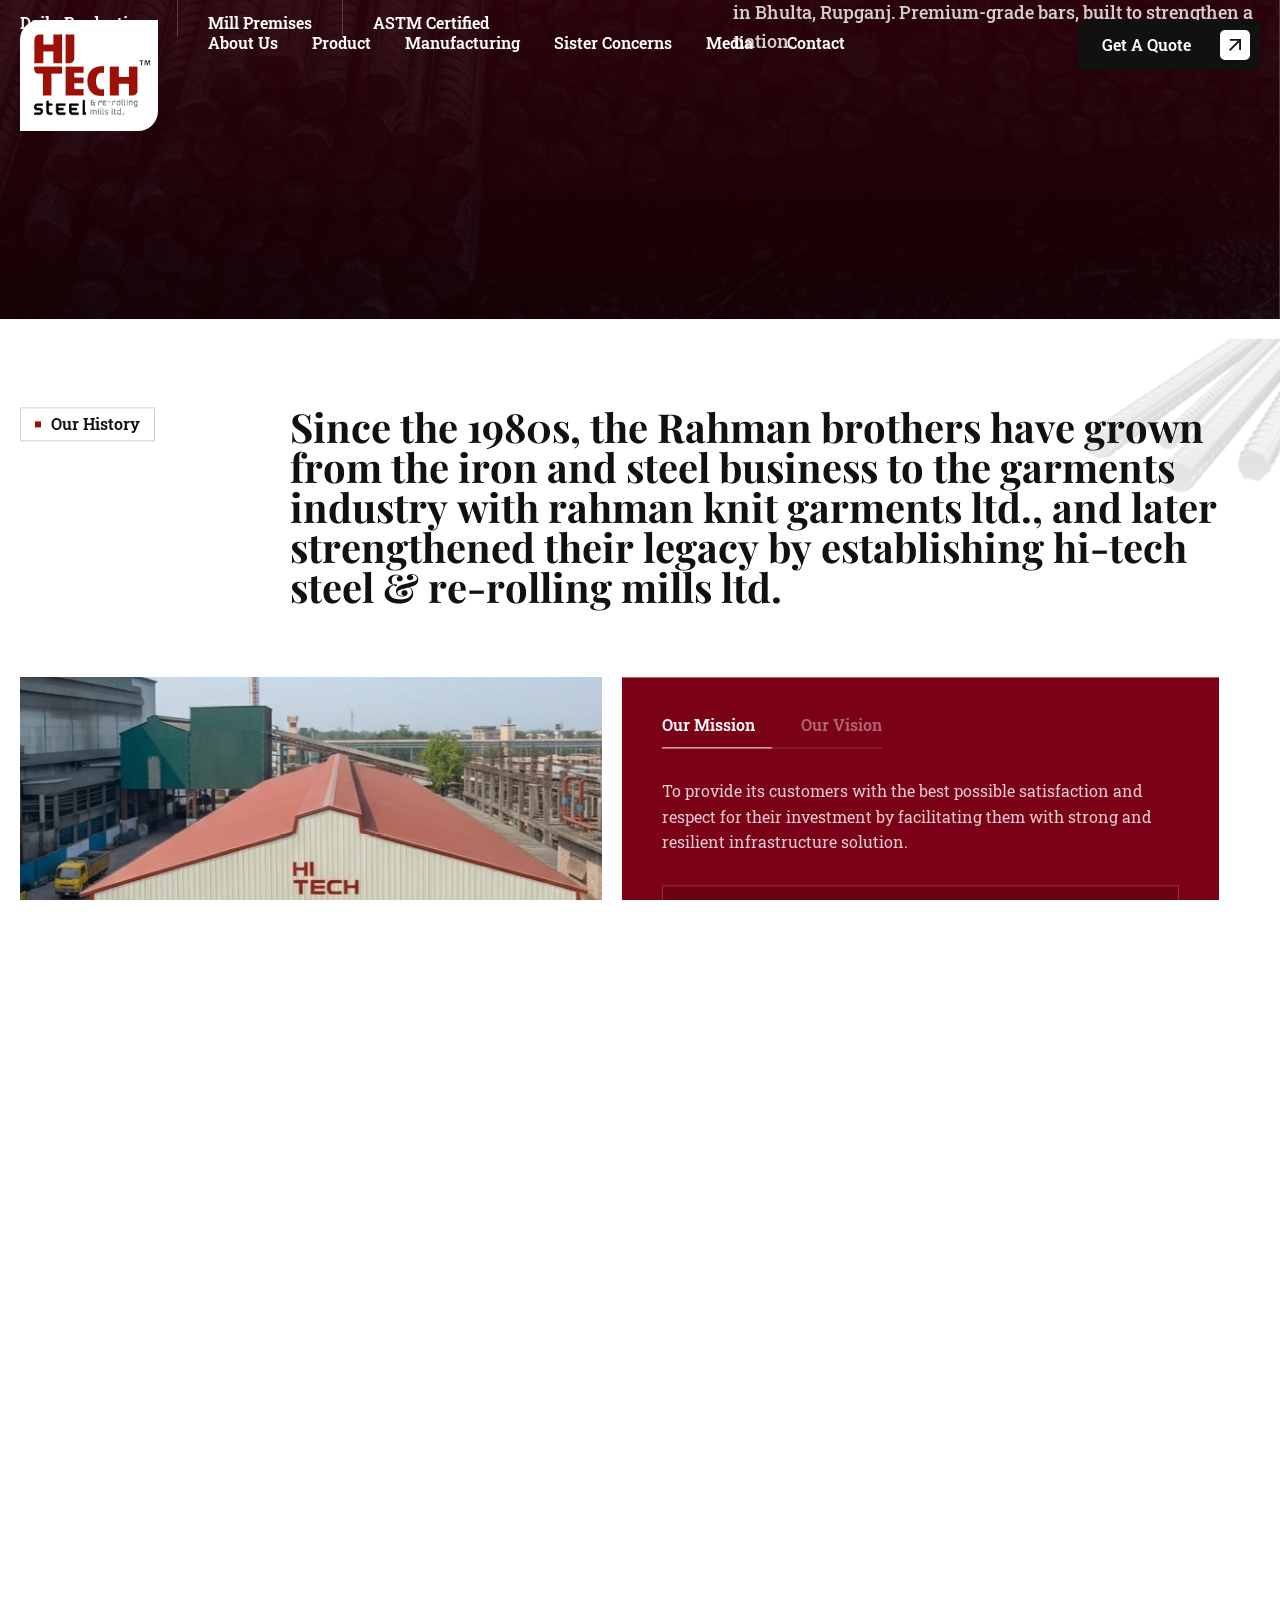
==== index.html @ fbeea464 "ghbgfhf" ====
<!DOCTYPE html>
<html lang="en">

<head>
    <meta charset="UTF-8">
    <meta name="viewport" content="width=device-width, initial-scale=1.0">
    <title>Hi-Tech Steel & Re-Rolling Mills</title>
    <link rel="stylesheet" href="assets/reboot.css">
    <link rel="stylesheet" href="assets/font.css">
    <link rel="stylesheet" href="assets/slick.css">
    <link rel="stylesheet" href="assets/style.css">
</head>

<body>


    <!-- Start Header Area -->

    <header class="header">
        <div class="header__inner">
            <div class="container">
                <div class="header__wrapper">
                    <div class="header__left">
                        <div class="header__logo">
                            <a href="index.html">
                                <img src="assets/logo.png" alt="Logo">
                            </a>
                        </div>
                    </div>
                    <div class="header__right">
                        <div class="header__menu">
                            <ul>
                                <li><a href="#about">About us</a></li>
                                <li><a href="#product">Product</a></li>
                                <li><a href="#manufacturer">Manufacturing</a></li>
                                <li><a href="#sister">Sister Concerns</a></li>
                                <li><a href="#media">Media</a></li>
                                <li><a href="#">Contact</a></li>
                            </ul>
                        </div>
                        <a href="#" class="btn btn-black">
                            <span class="btn__left-arrow">
                                <img src="assets/btn-arrow-white.svg" alt="Button">
                            </span>
                            <span class="btn__text">Get A Quote</span>
                            <span class="btn__right-arrow">
                                <img src="assets/button-arrow-black.svg" alt="Button">
                            </span>
                        </a>
                        <div class="header__hamburger-btn">
                            <span class="header__hamburger-text">MENU</span>
                            <svg xmlns="http://www.w3.org/2000/svg" width="24" height="24" viewBox="0 0 24 24"
                                fill="none">
                                <path
                                    d="M4 5C4 4.73478 4.10536 4.48043 4.29289 4.29289C4.48043 4.10536 4.73478 4 5 4H9C9.26522 4 9.51957 4.10536 9.70711 4.29289C9.89464 4.48043 10 4.73478 10 5V9C10 9.26522 9.89464 9.51957 9.70711 9.70711C9.51957 9.89464 9.26522 10 9 10H5C4.73478 10 4.48043 9.89464 4.29289 9.70711C4.10536 9.51957 4 9.26522 4 9V5ZM14 5C14 4.73478 14.1054 4.48043 14.2929 4.29289C14.4804 4.10536 14.7348 4 15 4H19C19.2652 4 19.5196 4.10536 19.7071 4.29289C19.8946 4.48043 20 4.73478 20 5V9C20 9.26522 19.8946 9.51957 19.7071 9.70711C19.5196 9.89464 19.2652 10 19 10H15C14.7348 10 14.4804 9.89464 14.2929 9.70711C14.1054 9.51957 14 9.26522 14 9V5ZM4 15C4 14.7348 4.10536 14.4804 4.29289 14.2929C4.48043 14.1054 4.73478 14 5 14H9C9.26522 14 9.51957 14.1054 9.70711 14.2929C9.89464 14.4804 10 14.7348 10 15V19C10 19.2652 9.89464 19.5196 9.70711 19.7071C9.51957 19.8946 9.26522 20 9 20H5C4.73478 20 4.48043 19.8946 4.29289 19.7071C4.10536 19.5196 4 19.2652 4 19V15ZM14 15C14 14.7348 14.1054 14.4804 14.2929 14.2929C14.4804 14.1054 14.7348 14 15 14H19C19.2652 14 19.5196 14.1054 19.7071 14.2929C19.8946 14.4804 20 14.7348 20 15V19C20 19.2652 19.8946 19.5196 19.7071 19.7071C19.5196 19.8946 19.2652 20 19 20H15C14.7348 20 14.4804 19.8946 14.2929 19.7071C14.1054 19.5196 14 19.2652 14 19V15Z"
                                    stroke="#fff" stroke-width="2" stroke-linecap="round" stroke-linejoin="round">
                                </path>
                            </svg>
                        </div>
                    </div>
                </div>
            </div>
        </div>
    </header>

    <!-- End Header Area -->

    <div id="smooth-wrapper">
        <div id="smooth-content">
            <main>

                <!-- Start Hero Area -->


                <section class="hero">
                    <div class="hero__inner">
                        <!-- <div class="hero__shape">
                            <img src="assets/hero-shape.svg" alt="">
                        </div> -->
                        <div class="hero__bg">
                            <img src="assets/hero-bg.jpg" alt="">
                            <!-- <img src="assets/test-hero1.png" alt=""> -->
                            <!-- <img src="assets/hero-test2.png" alt=""> -->
                            <!-- <img src="assets/hero-test3.png" alt=""> -->
                        </div>
                        <div class="hero__wrapper">
                            <div class="container">
                                <div class="hero__content">
                                    <div class="hero__left">
                                        <div class="hero__heading">
                                            <h2> <em>Hi-Tech</em> Steel &</h2>
                                            <h2>Re-rolling mills</h2>
                                        </div>
                                        <!-- <div class="hero__video">
                                            <div class="hero__video-icon">
                                                <img src="assets/hero-video-icon.svg" alt="">
                                            </div>
                                            <span> <em>Hi-Tech</em> <br> Corporate Video</span>
                                        </div> -->
                                        <div class="hero__count-items">
                                            <div class="hero__count-item">
                                                <h4>100 MT</h4>
                                                <span>Daily Production</span>
                                            </div>
                                            <div class="hero__count-item">
                                                <h4>3 Acre</h4>
                                                <span>Mill Premises</span>
                                            </div>
                                            <div class="hero__count-item">
                                                <h4>Grade 60</h4>
                                                <span>ASTM Certified</span>
                                            </div>
                                        </div>
                                    </div>
                                </div>
                            </div>

                        </div>
                        <div class="hero__right">
                            <div class="hero__autplay-video-wrap">
                                <div class="hero__autoplay-video">
                                    <video playsinline="playsinline" autoplay="autoplay" muted="muted" loop="loop">
                                        <source src="assets/intro.mp4" type="video/mp4">
                                    </video>
                                </div>
                                <!-- <div class="hero__video-tag">
                                                <span class="hero__video-tag-text at-char-animation">1,250°C — Reforming
                                                    in progress</span>
                                            </div> -->
                            </div>
                            <div class="hero__right-video-content">
                                <p>World-class steel melting and re-rolling, from our 3-acre facility in
                                    Bhulta, Rupganj. Premium-grade bars, built to strengthen a nation.</p>
                            </div>
                        </div>
                    </div>
                </section>


                <!-- Start Hero Area -->



                <!-- Start About  -->

                <section class="about" id="about">
                    <div class="about__inner">
                        <!-- <div class="about__shape1">
                            <img src="assets/about-shape1.svg" alt="">
                        </div> -->
                        <div class="about__shape2">
                            <img src="assets/about-shape2.svg" alt="">
                        </div>
                        <div class="about__container">
                            <div class="about__wrapper">
                                <div class="about__left-year">
                                    <h3>1980</h3>
                                </div>
                                <div class="about__title-box">
                                    <div class="heading-tag-box">
                                        <span class="heading-tag-box__dot"></span>
                                        <span class="heading-tag-box__text">Our History</span>
                                    </div>
                                    <div class="about__heading">
                                        <h2 class="reveal-text">Since the 1980s, the Rahman brothers have grown from the
                                            iron and steel business to the garments industry with rahman knit garments
                                            ltd., and later strengthened their legacy by establishing hi-tech steel &
                                            re-rolling mills ltd.

                                        </h2>
                                    </div>
                                </div>
                                <div class="about__content">
                                    <div class="about__left">

                                        <img src="assets/founder.jpg" alt="">
                                    </div>
                                    <div class="about__right">
                                        <div class="about__tab-btns">
                                            <div class="about__tab-btn active" data-btn="mission">
                                                <p>Our Mission </p>
                                            </div>
                                            <div class="about__tab-btn" data-btn="vision">
                                                <p>Our Vision</p>
                                            </div>
                                        </div>
                                        <div class="about__tab-items">
                                            <div class="about__tab-item active" data-content="mission">
                                                <p>To provide its customers with the best possible satisfaction and
                                                    respect for their investment by facilitating them with strong and
                                                    resilient infrastructure solution.</p>
                                            </div>
                                            <div class="about__tab-item" data-content="vision">
                                                <p>To emerge as a premier manufacturer of steel that will provide the
                                                    nation a strong and reliable infrastructure.</p>
                                            </div>
                                        </div>
                                        <div class="about__quets">
                                            <p>"As they always cherished the aspiration to be a bright figure in their
                                                past business, they paid great attention to re-establish the business in
                                                an entirely new and broadened way by founding Hi-Tech Steel and
                                                Re-rolling Mills Ltd. a world-class steel melting and re-rolling mill
                                                with the mission to keep pace with the ever growing demand of steel in
                                                Bangladesh."</p>
                                        </div>
                                        <div class="about__btn-wrap">
                                            <div class="about__btns">
                                                <a href="javascript:void(0)" class="btn btn-white"
                                                    id="aboutViewMoreBtn">
                                                    <span class="btn__left-arrow">
                                                        <img src="assets/button-arrow-black.svg" alt="Button">
                                                    </span>
                                                    <span class="btn__text">View More</span>
                                                    <span class="btn__right-arrow">
                                                        <img src="assets/btn-arrow-white.svg" alt="Button">
                                                    </span>
                                                </a>
                                            </div>
                                            <div class="about__achivemetns">
                                                <div class="about__achivement">
                                                    <img src="assets/achivement-batch1.svg" alt="">
                                                </div>
                                                <div class="about__achivement">
                                                    <img src="assets/achivement-batch2.svg" alt="">
                                                </div>
                                            </div>
                                        </div>
                                    </div>
                                </div>
                            </div>
                        </div>
                    </div>
                </section>

                <!-- End About  -->



                <!-- Start Product -->

                <section class="product" id="product">
                    <div class="product__inner">
                        <div class="product__shape">
                            <img src="assets/about-shape2.svg" alt="">
                        </div>
                        <div class="product-container">
                            <div class="product__wrapper">
                                <div class="product__title-box">
                                    <div class="heading-tag-box">
                                        <span class="heading-tag-box__dot"></span>
                                        <span class="heading-tag-box__text">Our Product Range</span>
                                    </div>
                                    <div class="product__heading">
                                        <h2>Steel that holds tomorrow <em>together.</em></h2>
                                    </div>
                                </div>
                                <div class="product__content">
                                    <div class="product__items">
                                        <div class="product__item" data-modal-image="assets/product2.jpg"
                                            data-tag="Raw Material" data-title="HMS1 Premium Quality Scrap"
                                            data-description="Quality of scrap determines the quality of steel. In this regard, Hi-Tech Steel and Re-rolling Mills Ltd. emphasizes on choosing the best available scrap for quality production. Hi-Tech uses HMS1 (Heavy Melting Scrap 1), the premium quality and universally accredited scrap, ensuring that every bar starts with the best possible raw material. This commitment to premium sourcing gives the finished products superior weldability, better rib pattern for bonding with concrete, and proper bendability according to BDS standard."
                                            data-info='[
                        {"label":"Scrap Grade","value":"HMS1 (Heavy Melting Scrap 1)"},
                        {"label":"Quality","value":"Universally Accredited"},
                        {"label":"Induction Furnace","value":"8 Metric Ton Capacity"},
                        {"label":"Manufacturer","value":"Megatherm Furnaces Pvt. Ltd., India"}
                     ]'>
                                            <div class="product-card">
                                                <div class="product-card__left">
                                                    <h3>01</h3>
                                                    <div class="product-card__content">
                                                        <h4>HMS1 Premium Quality Scrap</h4>
                                                        <p>Quality of scrap determines the quality of steel. Hi-Tech
                                                            uses Heavy Melting Scrap 1 the premium quality and
                                                            universally accredited scrap.</p>
                                                    </div>
                                                    <div class="product-card__info-box">
                                                        <div class="product-card__info">
                                                            <p>Scrap Grade</p>
                                                            <span>HMS1 (Heavy Melting Scrap 1)</span>
                                                        </div>
                                                        <div class="product-card__info">
                                                            <p>Quality</p>
                                                            <span>Universally Accredited</span>
                                                        </div>
                                                        <div class="product-card__info">
                                                            <p>Induction Furnace</p>
                                                            <span>8 Metric Ton Capacity</span>
                                                        </div>
                                                        <div class="product-card__info">
                                                            <p>Manufacturer</p>
                                                            <span>Megatherm Furnaces Pvt. Ltd., India</span>
                                                        </div>
                                                    </div>
                                                    <div class="product-card__btns">
                                                        <a href="javascript:void(0)" class="btn btn-white">
                                                            <span class="btn__left-arrow">
                                                                <img src="assets/button-arrow-black.svg" alt="Button">
                                                            </span>
                                                            <span class="btn__text">View Deatils</span>
                                                            <span class="btn__right-arrow">
                                                                <img src="assets/btn-arrow-white.svg" alt="Button">
                                                            </span>
                                                        </a>
                                                        <a href="javascript:void(0)" class="btn btn-white">
                                                            <span class="btn__left-arrow">
                                                                <img src="assets/button-arrow-black.svg" alt="Button">
                                                            </span>
                                                            <span class="btn__text">Buet Tested</span>
                                                            <span class="btn__right-arrow">
                                                                <img src="assets/btn-arrow-white.svg" alt="Button">
                                                            </span>
                                                        </a>
                                                    </div>
                                                </div>
                                                <div class="product-card__right">
                                                    <div class="product__card-img">
                                                        <img src="assets/product2.jpg" alt="">
                                                    </div>
                                                    <span class="product-card__badge">Raw Material</span>
                                                </div>
                                            </div>
                                        </div>
                                        <div class="product__item" data-modal-image="assets/product1.jpg"
                                            data-tag="8mm — 32mm" data-title="Grade 60-400 Deformed Bar"
                                            data-description="Hi-Tech's Grade 60-400 Deformed Bars are manufactured through an automated Re-Rolling Mill with a high capacity of 100 metric tons production per day. Deformed steel bars produced in this re-rolling mill are highly suitable for construction of any infrastructure in respect of quality and accuracy in weight. Available in sizes 8mm, 10mm, 12mm, 16mm, 20mm, 22mm, 25mm, 28mm and 32mm, and also according to customers' requirements."
                                            data-info='[
                        {"label":"Yield Strength Min.","value":"415 N/mm\u00b2 (60,000 Psi)"},
                        {"label":"Tensile Strength Min.","value":"624 N/mm\u00b2 (90,000 Psi)"},
                        {"label":"Elongation Min.","value":"14%"},
                        {"label":"Available Sizes","value":"8mm — 32mm"}
                     ]'>
                                            <div class="product-card">
                                                <div class="product-card__left">
                                                    <h3>02</h3>
                                                    <div class="product-card__content">
                                                        <h4>Grade 60-400 deformed bar</h4>
                                                        <p>Premium deformed steel bars for construction of any
                                                            infrastructure highly suitable in respect of quality and
                                                            accuracy in weight.</p>
                                                    </div>
                                                    <div class="product-card__info-box">
                                                        <div class="product-card__info">
                                                            <p>Carbon (C)</p>
                                                            <span>0.20 to 0.35%</span>
                                                        </div>
                                                        <div class="product-card__info">
                                                            <p>Manganese (Mn)</p>
                                                            <span>1.00 to 1.50%</span>
                                                        </div>
                                                        <div class="product-card__info">
                                                            <p>Silicon (Si)</p>
                                                            <span>0.35 Max</span>
                                                        </div>
                                                        <div class="product-card__info">
                                                            <p>Phosphorus (P)</p>
                                                            <span>0.05 ma</span>
                                                        </div>
                                                    </div>
                                                    <div class="product-card__btns">
                                                        <a href="javascript:void(0)" class="btn btn-white">
                                                            <span class="btn__left-arrow">
                                                                <img src="assets/button-arrow-black.svg" alt="Button">
                                                            </span>
                                                            <span class="btn__text">View Deatils</span>
                                                            <span class="btn__right-arrow">
                                                                <img src="assets/btn-arrow-white.svg" alt="Button">
                                                            </span>
                                                        </a>
                                                        <a href="javascript:void(0)" class="btn btn-white">
                                                            <span class="btn__left-arrow">
                                                                <img src="assets/button-arrow-black.svg" alt="Button">
                                                            </span>
                                                            <span class="btn__text">Buet Tested</span>
                                                            <span class="btn__right-arrow">
                                                                <img src="assets/btn-arrow-white.svg" alt="Button">
                                                            </span>
                                                        </a>
                                                    </div>
                                                </div>
                                                <div class="product-card__right">
                                                    <div class="product__card-img">
                                                        <img src="assets/product1.jpg" alt="">
                                                    </div>
                                                    <span class="product-card__badge">8mm — 32mm</span>
                                                </div>
                                            </div>
                                        </div>
                                        <div class="product__item" data-modal-image="assets/product3.jpg"
                                            data-tag="MS Sections" data-title="Structural Steel Sections"
                                            data-description="Hi-Tech Steel & Re-rolling Mills Ltd. manufactures premium structural steel with a mission of providing the nation with strong and durable infrastructure. Our 10-inch Finishing Mill has a Continuous Bearing Mill of 2 stands driven by 400HP Slipring Induction Motor, capable of producing about 10 MT deformed bars per hour. The Cold Shearing Machine cuts bars to desired lengths for precise project requirements."
                                            data-info='[
                        {"label":"Standards","value":"ASTM A615 / BS 4449 / JIS G 3112 / BDS 1313"},
                        {"label":"Length","value":"11–13 meters (normally available)"},
                        {"label":"Finishing Mill","value":"10-inch, 400HP Motor"},
                        {"label":"Delivery","value":"Within 24 hours after order confirmation"}
                     ]'>
                                            <div class="product-card">
                                                <div class="product-card__left">
                                                    <h3>03</h3>
                                                    <div class="product-card__content">
                                                        <h4>Structural Steel Sections</h4>
                                                        <p>Strong and durable structural steel for building the nation's
                                                            enriched infrastructure and progressive economy.</p>
                                                    </div>
                                                    <div class="product-card__info-box">
                                                        <div class="product-card__info">
                                                            <p>Standards</p>
                                                            <span>ASTM A615 / BS 4449 / JIS G 3112 / BDS 1313</span>
                                                        </div>
                                                        <div class="product-card__info">
                                                            <p>Length</p>
                                                            <span>11–13 meters (normally available)</span>
                                                        </div>
                                                        <div class="product-card__info">
                                                            <p>Finishing Mill</p>
                                                            <span>10-inch, 400HP Motor</span>
                                                        </div>
                                                        <div class="product-card__info">
                                                            <p>Delivery</p>
                                                            <span>Within 24 hours after order confirmation</span>
                                                        </div>
                                                    </div>
                                                    <div class="product-card__btns">
                                                        <a href="javascript:void(0)" class="btn btn-white">
                                                            <span class="btn__left-arrow">
                                                                <img src="assets/button-arrow-black.svg" alt="Button">
                                                            </span>
                                                            <span class="btn__text">View Deatils</span>
                                                            <span class="btn__right-arrow">
                                                                <img src="assets/btn-arrow-white.svg" alt="Button">
                                                            </span>
                                                        </a>
                                                        <a href="javascript:void(0)" class="btn btn-white">
                                                            <span class="btn__left-arrow">
                                                                <img src="assets/button-arrow-black.svg" alt="Button">
                                                            </span>
                                                            <span class="btn__text">Buet Tested</span>
                                                            <span class="btn__right-arrow">
                                                                <img src="assets/btn-arrow-white.svg" alt="Button">
                                                            </span>
                                                        </a>
                                                    </div>
                                                </div>
                                                <div class="product-card__right">
                                                    <div class="product__card-img">
                                                        <img src="assets/product3.jpg" alt="">
                                                    </div>
                                                    <span class="product-card__badge">MS Sections</span>
                                                </div>
                                            </div>
                                        </div>
                                    </div>
                                </div>
                            </div>
                        </div>
                    </div>
                </section>

                <!-- End Product -->


                <!-- Start Why Hitech -->

                <section class="why-hitech">
                    <div class="why-hitech__inner">
                        <div class="why-hitech__shape">
                            <img src="assets/why-hitech-shape.svg" alt="">
                        </div>
                        <div class="why-hitech__container">
                            <div class="why-hitech__wrapper">
                                <div class="why-hitech__left">
                                    <div class="why-hitech__title-box">
                                        <div class="heading-tag-box">
                                            <span class="heading-tag-box__dot"></span>
                                            <span class="heading-tag-box__text">Why Hi-Tech</span>
                                        </div>
                                        <div class="why-hitech__heading">
                                            <h2>Universal Structural Certification</h2>
                                        </div>
                                    </div>
                                    <div class="why-hitech__img-box">
                                        <div class="why-hitech__img" data-img="hitechImg1">
                                            <img src="assets/why-hitech1.jpg" alt="">
                                        </div>
                                        <div class="why-hitech__img" data-img="hitechImg2">
                                            <img src="assets/why-hitech2.jpg" alt="">
                                        </div>
                                        <div class="why-hitech__img" data-img="hitechImg3">
                                            <img src="assets/why-hitech3.jpg" alt="">
                                        </div>
                                        <div class="why-hitech__img" data-img="hitechImg4">
                                            <img src="assets/why-hitech4.jpg" alt="">
                                        </div>
                                    </div>
                                </div>

                                <div class="why-hitech__right">
                                    <div class="why-hitech__items">
                                        <div class="why-hitech__item" data-content="hitechImg1">
                                            <div class="why-hitech__item-left">
                                                <h4 class="at-char-animation">Strength You Trust</h4>
                                                <p>Grade 60-400 deformed bars with yield strength minimum 415 N/mm²
                                                    (60,000 Psi), ultimate tensile strength minimum 624 N/mm² (90,000
                                                    Psi) and 14% elongation minimum tested to ASTM A615 standards.</p>
                                            </div>
                                            <div class="why-hitech__number">
                                                <h5>01</h5>
                                            </div>
                                        </div>
                                        <div class="why-hitech__item" data-content="hitechImg2">
                                            <div class="why-hitech__item-left">
                                                <h4 class="at-char-animation">Premium Quality Scrap</h4>
                                                <p>Quality of scrap determines the quality of steel. Hi-Tech uses HMS1
                                                    (Heavy Melting Scrap 1) the premium quality and universally
                                                    accredited scrap ensuring superior weldability and proper
                                                    bendability per BDS standard.</p>
                                            </div>
                                            <div class="why-hitech__number">
                                                <h5>02</h5>
                                            </div>
                                        </div>
                                        <div class="why-hitech__item" data-content="hitechImg4">
                                            <div class="why-hitech__item-left">
                                                <h4 class="at-char-animation">Universally Certified</h4>
                                                <p>Products comply with ASTM A615/A615M-96a (American), BS 4449:1998
                                                    (British), JIS G 3112:1987 (Japanese), and BDS 1313:1991
                                                    (Bangladesh) international and national standard specifications.</p>
                                            </div>
                                            <div class="why-hitech__number">
                                                <h5>03</h5>
                                            </div>
                                        </div>
                                        <div class="why-hitech__item" data-content="hitechImg3">
                                            <div class="why-hitech__item-left">
                                                <h4 class="at-char-animation">Spectromax Metal</h4>
                                                <p>In this regard, the company has set up world class machineries both for the factory and for the lab in order to control the quality of the products in every phase of production of metal bars. A highly proficient group of engineers, chemists, and technicians are dedicated to their work to control the productivity and quality. The laboratory of Hi-Tech Steel & Re-Rolling Mills Ltd.</p>
                                            </div>
                                            <div class="why-hitech__number">
                                                <h5>04</h5>
                                            </div>
                                        </div>
                                    </div>
                                </div>
                            </div>
                        </div>
                    </div>
                </section>


                <!-- End Why Hitech -->


                <!-- Start Manufacturing -->

<section class="manufacturing" id="manufacturer">
                    <div class="manufacturing__inner">
                        <div class="manufacturing__shape1">
                            <img src="assets/manufacturing-shape1.svg" alt="">
                        </div>
                        <div class="manufacturing__shape2">
                            <img src="assets/manufacturing-shape2.svg" alt="">
                        </div>
                        <div class="manufacturing__container">
                            <div class="manufacturing__wrapper">
                                <div class="manufacturing__title-box">
                                    <div class="heading-tag-box">
                                        <span class="heading-tag-box__dot"></span>
                                        <span class="heading-tag-box__text">Manufacturing</span>
                                    </div>
                                    <div class="manufacturing__heading">
                                        <h2>From molten metal to monumental <em>strength</em></h2>
                                    </div>
                                </div>
                                <div class="manufacturing__content">
                                    <div class="manufacturing__items">

                                        <!-- 1 ============================================================ -->
                                        <div class="manufacturing__item" data-modal-image="assets/mfg2.jpg"
                                            data-tag="8 MT Capacity" data-title="Induction Melting Furnace"
                                            data-description="Hi-Tech has an Induction Melting Furnace with a capacity of 8 Metric ton. This high capacity unit is manufactured by Megatherm Furnaces Pvt. Ltd., India. Scraps are melted into liquid steel here. The electromagnetic coil heats the charge to roughly 1,600°C, and once fully molten, the melt is sampled and sent for spectrometric analysis so carbon, manganese and silicon levels can be corrected before tapping."
                                            data-info='[
                                {"label":"Furnace Capacity","value":"8 Metric Ton"},
                                {"label":"Manufacturer","value":"Megatherm Furnaces Pvt. Ltd., India"},
                                {"label":"Melting Temperature","value":"~1,600°C"},
                                {"label":"Output","value":"Molten Steel / Cast Billets"}
                             ]'>
                                            <div class="manufacturing__item-left">
                                                <div class="manufacturing__icon">
                                                    <img src="assets/manufacturing-icon2.svg" alt="">
                                                </div>
                                                <div class="manufacturing__text">
                                                    <h4 class="at-char-animation">Induction Melting Furnace</h4>
                                                    <p>Hi-Tech has an Induction Melting Furnace with a capacity of 8
                                                        Metric ton. This high capacity unit is manufactured by Megatherm
                                                        Furnaces Pvt. Ltd., India. Scraps are melted into liquid steel
                                                        here.</p>
                                                </div>
                                                <div class="manufacturing__btn">
                                                    <a href="javascript:void(0)" class="btn btn-white">
                                                        <span class="btn__left-arrow">
                                                            <img src="assets/button-arrow-black.svg" alt="Button">
                                                        </span>
                                                        <span class="btn__text">View More</span>
                                                        <span class="btn__right-arrow">
                                                            <img src="assets/btn-arrow-white.svg" alt="Button">
                                                        </span>
                                                    </a>
                                                </div>
                                            </div>
                                            <div class="manufacturing__item-right">
                                                <img src="assets/mfg2.jpg" alt="">
                                            </div>
                                        </div>

                                        <!-- 2 ============================================================ -->
                                        <div class="manufacturing__item" data-modal-image="assets/mfg2.jpg"
                                            data-tag="8 MT Capacity" data-title="Continuous casting machine
"
                                            data-description="Hi-Tech has an Induction Melting Furnace with a capacity of 8 Metric ton. This high capacity unit is manufactured by Megatherm Furnaces Pvt. Ltd., India. Scraps are melted into liquid steel here. The electromagnetic coil heats the charge to roughly 1,600°C, and once fully molten, the melt is sampled and sent for spectrometric analysis so carbon, manganese and silicon levels can be corrected before tapping. The plant operates 3 furnaces of 8 Metric Ton capacity each, allowing uninterrupted production to run continuously without downtime."
                                            data-info='[
                                {"label":"Furnace Capacity","value":"8 Metric Ton"},
                                {"label":"Manufacturer","value":"Megatherm Furnaces Pvt. Ltd., India"},
                                {"label":"Melting Temperature","value":"~1,600°C"},
                                {"label":"Output","value":"Molten Steel / Cast Billets"},
                                {"label":"Furnace Configuration","value":"3 x 8 Metric Ton Furnaces for Uninterrupted Production"}
                             ]'>
                                            <div class="manufacturing__item-left">
                                                <div class="manufacturing__icon">
                                                    <img src="assets/manufacturing-icon2.svg" alt="">
                                                </div>
                                                <div class="manufacturing__text">
                                                    <h4 class="at-char-animation">Continuous casting machine</h4>
                                                    <p>Hi-Tech has an Induction Melting Furnace with a capacity of 8
                                                        Metric ton. This high capacity unit is manufactured by Megatherm
                                                        Furnaces Pvt. Ltd., India. Scraps are melted into liquid steel
                                                        here. The plant operates 3 furnaces of 8 Metric Ton capacity
                                                        each, allowing uninterrupted production to run continuously.</p>
                                                </div>
                                                <div class="manufacturing__btn">
                                                    <a href="javascript:void(0)" class="btn btn-white">
                                                        <span class="btn__left-arrow">
                                                            <img src="assets/button-arrow-black.svg" alt="Button">
                                                        </span>
                                                        <span class="btn__text">View More</span>
                                                        <span class="btn__right-arrow">
                                                            <img src="assets/btn-arrow-white.svg" alt="Button">
                                                        </span>
                                                    </a>
                                                </div>
                                            </div>
                                            <div class="manufacturing__item-right">
                                                <img src="assets/mfg2.jpg" alt="">
                                            </div>
                                        </div>

                                        <!-- 3 ============================================================ -->
                                        <div class="manufacturing__item" data-modal-image="assets/mfg3.jpg"
                                            data-tag="10 MT / hour" data-title="Re-heating Furnace"
                                            data-description="Natural gas fired re-heating furnace equipped with motor driven mechanical pusher. Steel Bars are heated in rolling temperature (1100 to 1200 degrees Celsius). Standard capacity is 10MT per hour. Billets travel through clearly defined heating zones so the core and surface reach a uniform temperature together, keeping the steel soft and consistent enough to roll without cracking downstream. The furnace also incorporates hot charging technology, allowing hot billets to be charged directly, improving energy efficiency and reducing overall processing time."
                                            data-info='[
                                {"label":"Fuel Type","value":"Natural Gas"},
                                {"label":"Mechanism","value":"Motor Driven Mechanical Pusher"},
                                {"label":"Rolling Temperature","value":"1100°C – 1200°C"},
                                {"label":"Standard Capacity","value":"10 MT per hour"},
                                {"label":"Technology","value":"Hot Charging Technology"}
                             ]'>
                                            <div class="manufacturing__item-left">
                                                <div class="manufacturing__icon">
                                                    <img src="assets/manufacturing-icon1.svg" alt="">
                                                </div>
                                                <div class="manufacturing__text">
                                                    <h4 class="at-char-animation">Re-heating Furnace</h4>
                                                    <p>Natural gas fired re-heating furnace equipped with motor driven
                                                        mechanical pusher. Steel Bars are heated in rolling temperature
                                                        (1100 to 1200 degrees Celsius). Standard capacity is 10MT per
                                                        hour. The furnace also incorporates hot charging technology.</p>
                                                </div>
                                                <div class="manufacturing__btn">
                                                    <a href="javascript:void(0)" class="btn btn-white">
                                                        <span class="btn__left-arrow">
                                                            <img src="assets/button-arrow-black.svg" alt="Button">
                                                        </span>
                                                        <span class="btn__text">View More</span>
                                                        <span class="btn__right-arrow">
                                                            <img src="assets/btn-arrow-white.svg" alt="Button">
                                                        </span>
                                                    </a>
                                                </div>
                                            </div>
                                            <div class="manufacturing__item-right">
                                                <img src="assets/mfg3.jpg" alt="">
                                            </div>
                                        </div>

                                        <!-- 4 ============================================================ -->
                                        <div class="manufacturing__item" data-modal-image="assets/mfg4.jpg"
                                            data-tag="1000 HP Motor" data-title="Roughing Mill and Intermediate Mill"
                                            data-description="The roughing mill includes Y-Table, proper guide box, twist pipe and auto feed repeaters. 1000 HP induction motor runs the roughing mill and intermediate mill, adjoined by a dynamically balanced 8 MT fly wheel. The heated billet passes through a series of grooved rolls that progressively reduce its cross-section and stretch it into a long strand, with guide boxes and twist pipes keeping it correctly aligned between every stand."
                                            data-info='[
                                {"label":"Motor Power","value":"1000 HP Induction Motor"},
                                {"label":"Fly Wheel","value":"8 MT, Dynamically Balanced"},
                                {"label":"Key Components","value":"Y-Table, Guide Box, Twist Pipe"},
                                {"label":"Feed System","value":"Auto Feed Repeaters"}
                             ]'>
                                            <div class="manufacturing__item-left">
                                                <div class="manufacturing__icon">
                                                    <img src="assets/manufacturing-icon2.svg" alt="">
                                                </div>
                                                <div class="manufacturing__text">
                                                    <h4 class="at-char-animation">Roughing Mill and Intermediate Mill
                                                    </h4>
                                                    <p>The roughing mill includes Y-Table, proper guide box, twist pipe
                                                        and auto feed repeaters. 1000 HP induction motor runs the
                                                        roughing mill and intermediate mill, adjoined by a dynamically
                                                        balanced 8 MT fly wheel.</p>
                                                </div>
                                                <div class="manufacturing__btn">
                                                    <a href="javascript:void(0)" class="btn btn-white">
                                                        <span class="btn__left-arrow">
                                                            <img src="assets/button-arrow-black.svg" alt="Button">
                                                        </span>
                                                        <span class="btn__text">View More</span>
                                                        <span class="btn__right-arrow">
                                                            <img src="assets/btn-arrow-white.svg" alt="Button">
                                                        </span>
                                                    </a>
                                                </div>
                                            </div>
                                            <div class="manufacturing__item-right">
                                                <img src="assets/mfg4.jpg" alt="">
                                            </div>
                                        </div>

                                        <!-- 5 ============================================================ -->
                                        <div class="manufacturing__item" data-modal-image="assets/mfg5.jpg"
                                            data-tag="10 MT / hour" data-title="Finishing Mill and Auto-cooling Bed"
                                            data-description="10-inch Finishing Mill has a Continuous Bearing Mill of 2 stands driven by 400HP Slipring Induction Motor, capable of producing about 10 MT deformed bars per hour. The auto cooling bed handles hot bars in high speed operation and allows bars to cool in ambient temperature. This is the stage where the bar's final diameter and its deformed rib pattern are set, and controlled cooling afterward governs the steel's final grain structure and strength."
                                            data-info='[
                                {"label":"Mill Size","value":"10-inch Finishing Mill"},
                                {"label":"Stands","value":"2 Continuous Bearing Mill Stands"},
                                {"label":"Motor Power","value":"400 HP Slipring Induction Motor"},
                                {"label":"Output Capacity","value":"~10 MT Deformed Bars / hour"}
                             ]'>
                                            <div class="manufacturing__item-left">
                                                <div class="manufacturing__icon">
                                                    <img src="assets/manufacturing-icon1.svg" alt="">
                                                </div>
                                                <div class="manufacturing__text">
                                                    <h4 class="at-char-animation">Finishing Mill and Auto-cooling Bed
                                                    </h4>
                                                    <p>10-inch Finishing Mill has a Continuous Bearing Mill of 2 stands
                                                        driven by 400HP Slipring Induction Motor, capable of producing
                                                        about 10 MT deformed bars per hour. The auto cooling bed handles
                                                        hot bars in high speed operation and allows bars to cool in
                                                        ambient temperature.</p>
                                                </div>
                                                <div class="manufacturing__btn">
                                                    <a href="javascript:void(0)" class="btn btn-white">
                                                        <span class="btn__left-arrow">
                                                            <img src="assets/button-arrow-black.svg" alt="Button">
                                                        </span>
                                                        <span class="btn__text">View More</span>
                                                        <span class="btn__right-arrow">
                                                            <img src="assets/btn-arrow-white.svg" alt="Button">
                                                        </span>
                                                    </a>
                                                </div>
                                            </div>
                                            <div class="manufacturing__item-right">
                                                <img src="assets/mfg5.jpg" alt="">
                                            </div>
                                        </div>

                                        <!-- 6 ============================================================ -->
                                        <div class="manufacturing__item" data-modal-image="assets/mfg6.jpg"
                                            data-tag="50 MT Weigh Bridge" data-title="Cold Shearing and Dispatch"
                                            data-description="High performance Cold Shearing Machine cuts bars to desired length. 50MT computerized Weigh Bridge ensures accuracy in weight. Delivery is made within 24 hours after order confirmation. Cooled bars are bundled, tagged with batch and heat-number details for traceability, and cross-checked on the weigh bridge before loading so every shipment matches the order sheet exactly. Every delivery is accompanied by a dispatch card for easy reference and record-keeping."
                                            data-info='[
                                {"label":"Cutting Machine","value":"High Performance Cold Shearing Machine"},
                                {"label":"Weighing System","value":"50 MT Computerized Weigh Bridge"},
                                {"label":"Delivery Time","value":"Within 24 Hours"},
                                {"label":"Traceability","value":"Batch & Heat-Number Tagged"},
                                {"label":"Dispatch Card","value":"Provided with Every Delivery"}
                             ]'>
                                            <div class="manufacturing__item-left">
                                                <div class="manufacturing__icon">
                                                    <img src="assets/manufacturing-icon2.svg" alt="">
                                                </div>
                                                <div class="manufacturing__text">
                                                    <h4 class="at-char-animation">Cold Shearing and Dispatch</h4>
                                                    <p>High performance Cold Shearing Machine cuts bars to desired
                                                        length. 50MT computerized Weigh Bridge ensures accuracy in
                                                        weight. Delivery is made within 24 hours after order
                                                        confirmation. Every delivery is accompanied by a dispatch
                                                        card.</p>
                                                </div>
                                                <div class="manufacturing__btn">
                                                    <a href="javascript:void(0)" class="btn btn-white">
                                                        <span class="btn__left-arrow">
                                                            <img src="assets/button-arrow-black.svg" alt="Button">
                                                        </span>
                                                        <span class="btn__text">View More</span>
                                                        <span class="btn__right-arrow">
                                                            <img src="assets/btn-arrow-white.svg" alt="Button">
                                                        </span>
                                                    </a>
                                                </div>
                                            </div>
                                            <div class="manufacturing__item-right">
                                                <img src="assets/mfg6.jpg" alt="">
                                            </div>
                                        </div>

                                    </div>
                                </div>
                            </div>
                        </div>
                    </div>
                </section>

                <!-- End Manufacturing -->


                <!-- Start Video  -->
                <section class="video">
                    <div class="video__inner">
                        <div class="video__wrapper">
                            <video playsinline="playsinline" autoplay="autoplay" loop="loop" muted="muted">
                                <source src="assets/stell-mills.mp4" type="video/mp4">
                            </video>

                            <div class="video__overlay">

                                <div class="video__parallax-container">
                                    <h1 class="video__text">Think Strong. Build Strong</h1>
                                </div>
                            </div>
                        </div>
                    </div>
                </section>
                <!-- End Video  -->


                <!-- Start Sister Concerns -->


                <section class="sister-concerns" id="sister">
                    <div class="sister-concerns__inner">
                        <div class="manufacturing__shape1">
                            <img src="assets/manufacturing-shape1.svg" alt="">
                        </div>
                        <div class="sister-concerns__container">
                            <div class="sister-concerns__wrapper">
                                <div class="sister-concerns__title-box">
                                    <div class="heading-tag-box">
                                        <span class="heading-tag-box__dot"></span>
                                        <span class="heading-tag-box__text">Brand</span>
                                    </div>
                                    <div class="sister-concerns__heading">
                                        <h2>Sister <em>Concerns</em></h2>
                                    </div>
                                </div>
                                <div class="sister-concerns__content">
                                    <div class="sister-concerns__items">
                                        <div class="sister-concerns__item" data-modal="rahman" tabindex="0"
                                            role="button" aria-haspopup="dialog"
                                            aria-label="View details about Rahman Knit Garments Ltd.">
                                            <div class="sister-concerns__logo">
                                                <img src="assets/sister3.png" alt="Rahman Knit Garments Ltd. logo">
                                            </div>
                                            <div class="sister-concerns__text">
                                                <h4 class="at-char-animation">Rahman Knit Garments Ltd.</h4>
                                                <p>A 100% export-oriented vertically integrated knit composite
                                                    established in 1991 at Fatullah, Narayanganj.</p>
                                            </div>
                                            <div class="sister-concerns__btn">
                                                <a href="#" target="_blank" rel="noopener" class="btn btn-white">
                                                    <span class="btn__left-arrow">
                                                        <img src="assets/button-arrow-black.svg" alt="Button">
                                                    </span>
                                                    <span class="btn__text">Visit</span>
                                                    <span class="btn__right-arrow">
                                                        <img src="assets/btn-arrow-white.svg" alt="Button">
                                                    </span>
                                                </a>
                                            </div>
                                            <div class="sister-concerns__video">
                                                <video playsinline="playsinline" autoplay="autoplay" muted="muted"
                                                    loop="loop">
                                                    <source src="assets/maksuda.mp4" type="video/mp4">
                                                </video>
                                            </div>
                                        </div>

                                        <div class="sister-concerns__item" data-modal="maksuda" tabindex="0"
                                            role="button" aria-haspopup="dialog"
                                            aria-label="View details about Maksuda Spinning Mills Ltd.">
                                            <div class="sister-concerns__logo">
                                                <img src="assets/sister2.svg" alt="Maksuda Spinning Mills Ltd. logo">
                                            </div>
                                            <div class="sister-concerns__text">
                                                <h4 class="at-char-animation">Maksuda Spinning Mills Ltd.</h4>
                                                <p>Acquired in 2018 to vertically integrate the textile business. The
                                                    quality of any fabric depends</p>
                                            </div>
                                            <div class="sister-concerns__btn">
                                                <a href="#" target="_blank" rel="noopener" class="btn btn-white">
                                                    <span class="btn__left-arrow">
                                                        <img src="assets/button-arrow-black.svg" alt="Button">
                                                    </span>
                                                    <span class="btn__text">Visit</span>
                                                    <span class="btn__right-arrow">
                                                        <img src="assets/btn-arrow-white.svg" alt="Button">
                                                    </span>
                                                </a>
                                            </div>
                                            <div class="sister-concerns__video">
                                                <video playsinline="playsinline" autoplay="autoplay" muted="muted"
                                                    loop="loop">
                                                    <source src="assets/maksuda.mp4" type="video/mp4">
                                                </video>
                                            </div>
                                        </div>

                                        <div class="sister-concerns__item" data-modal="hospital" tabindex="0"
                                            role="button" aria-haspopup="dialog"
                                            aria-label="View details about Mahbubur Rahman Memorial Hospital">
                                            <div class="sister-concerns__logo">
                                                <img src="assets/sister1.svg"
                                                    alt="Mahbubur Rahman Memorial Hospital logo">
                                            </div>
                                            <div class="sister-concerns__text">
                                                <h4 class="at-char-animation">Mahbubur Rahman Memorial Hospital</h4>
                                                <p>A 65-bed modern hospital at Rupasdi, Brahmanbaria providing medicare
                                                    to the poor at a very nominal rate on a no-profit, no-loss basis.
                                                </p>
                                            </div>
                                            <div class="sister-concerns__btn">
                                                <a href="#" target="_blank" rel="noopener" class="btn btn-white">
                                                    <span class="btn__left-arrow">
                                                        <img src="assets/button-arrow-black.svg" alt="Button">
                                                    </span>
                                                    <span class="btn__text">Visit</span>
                                                    <span class="btn__right-arrow">
                                                        <img src="assets/btn-arrow-white.svg" alt="Button">
                                                    </span>
                                                </a>
                                            </div>
                                            <div class="sister-concerns__video">
                                                <video playsinline="playsinline" autoplay="autoplay" muted="muted"
                                                    loop="loop">
                                                    <source src="assets/hospital.mp4" type="video/mp4">
                                                </video>
                                            </div>
                                        </div>

                                    </div>
                                </div>
                            </div>
                        </div>
                    </div>
                </section>




                <!-- Start Media -->

                <section class="media" id="media">
                    <div class="media__inner">
                        <div class="media__shape">
                            <img src="assets/media-shape.svg" alt="">
                        </div>
                        <div class="media__container">
                            <div class="media__wrapper">
                                <div class="media__title-box">
                                    <div class="heading-tag-box">
                                        <span class="heading-tag-box__dot"></span>
                                        <span class="heading-tag-box__text">Inside Hi-Tech</span>
                                    </div>
                                    <div class="media__heading">
                                        <h2>Media & Video <em>Gallery</em></h2>
                                    </div>
                                </div>
                                <div class="media__content">
                                    <div class="tab-toggle">
                                        <div class="pill">
                                            <button type="button" data-tab="video">Video</button>
                                            <button type="button" data-tab="image" class="active">Image</button>
                                        </div>
                                    </div>

                                    <div class="gallery-grid" id="galleryGrid"></div>
                                </div>
                            </div>
                        </div>
                    </div>
                </section>

                <!-- End Media -->


                <!-- Start Contact -->

                <section class="contact">
                    <div class="contact__inner">
                        <div class="contact__top">
                            <div class="contact__container">
                                <div class="contact__wrapper">

                                    <!-- ===== LEFT ===== -->
                                    <div class="contact__left">

                                        <div class="contact__title-box">
                                            <div class="heading-tag-box">
                                                <span class="heading-tag-box__dot"></span>
                                                <span class="heading-tag-box__text">Contact Us</span>
                                            </div>
                                            <div class="contact__heading">
                                                <h2>Let's build <em>something</em> that lasts.</h2>
                                            </div>
                                        </div>

                                        <ul class="contact__info">

                                            <li class="contact__info-item">
                                                <span class="contact__info-icon">
                                                    <img src="assets/map-icon.svg" alt="">
                                                </span>
                                                <div>
                                                    <p class="contact__info-title">Dhaka Office</p>
                                                    <p class="contact__info-text"><a class="contact__info-address"
                                                            href="https://www.google.com/maps/search/?api=1&query=Akram+Tower%2C+199+Syed+Nazrul+Islam+Sarani%2C+Bijoy+Nagar%2C+Dhaka%2C+Bangladesh"
                                                            target="_blank" rel="noopener noreferrer">Akram Tower, 199
                                                            Syed Nazrul Islam Swarani (Bijoy Nagar), Level 6, Suite
                                                            5</a></p>
                                                </div>
                                            </li>

                                            <li class="contact__info-item">
                                                <span class="contact__info-icon">
                                                    <img src="assets/map-icon.svg" alt="">
                                                </span>
                                                <div>
                                                    <p class="contact__info-title">Head Office</p>
                                                    <p class="contact__info-text"><a class="contact__info-address"
                                                            href="https://www.google.com/maps/search/?api=1&query=Rahman+Knit+Garments+Ltd%2C+Hariharpara%2C+Panchabati%2C+Fatullah%2C+Narayanganj%2C+Bangladesh"
                                                            target="_blank" rel="noopener noreferrer">Rahman Knit
                                                            Garments Ltd., Hariharpara, Panchabati, Fatullah (West Side
                                                            of Police Line), Narayanganj.</a> </p>
                                                </div>
                                            </li>

                                            <li class="contact__info-item">
                                                <span class="contact__info-icon">
                                                    <img src="assets/map-icon.svg" alt="">
                                                </span>
                                                <div>
                                                    <p class="contact__info-title">Head Office</p>
                                                    <p class="contact__info-text"><a class="contact__info-address"
                                                            href="https://www.google.com/maps/search/?api=1&query=Hi-Tech+Steel+%26+Re-Rolling+Mills+Ltd%2C+Bhulta%2C+Rupgonj%2C+Narayanganj%2C+Bangladesh"
                                                            target="_blank" rel="noopener noreferrer">Hi-Tech Steel
                                                            &amp; Re-Rolling Mills Ltd., Bhulta, Rupgonj,
                                                            Narayanganj</a></p>
                                                </div>
                                            </li>

                                            <li class="contact__info-item">
                                                <span class="contact__info-icon">
                                                    <img src="assets/call-icon.svg" alt="">
                                                </span>
                                                <div>
                                                    <p class="contact__info-title">Call Sales</p>
                                                    <p class="contact__info-text">
                                                        <a class="contact__info-link"
                                                            href="tel:01713002400">0171-3002400</a>
                                                        <a class="contact__info-link"
                                                            href="tel:01613002400">0161-3002400</a>
                                                    </p>
                                                </div>
                                            </li>

                                        </ul>

                                    </div>

                                    <!-- ===== RIGHT ===== -->
                                    <div class="contact__right">
                                        <form class="contact__form" novalidate>

                                            <div class="contact__form-row">
                                                <div class="contact__form-group">
                                                    <label class="contact__form-label" for="fullName">Full Name
                                                        *</label>
                                                    <input class="contact__form-input" type="text" id="fullName"
                                                        name="fullName" placeholder="Karim khan" required>
                                                </div>
                                                <div class="contact__form-group">
                                                    <label class="contact__form-label" for="company">Company *</label>
                                                    <input class="contact__form-input" type="text" id="company"
                                                        name="company" placeholder="Abc Ltd" required>
                                                </div>
                                            </div>

                                            <div class="contact__form-row">
                                                <div class="contact__form-group">
                                                    <label class="contact__form-label" for="email">Email *</label>
                                                    <input class="contact__form-input" type="email" id="email"
                                                        name="email" placeholder="info@karim.com" required>
                                                </div>
                                                <div class="contact__form-group">
                                                    <label class="contact__form-label" for="phone">Phone *</label>
                                                    <input class="contact__form-input" type="tel" id="phone"
                                                        name="phone" placeholder="+88 01" required>
                                                </div>
                                            </div>

                                            <div class="contact__form-group">
                                                <label class="contact__form-label" for="productInterest">Product
                                                    Interest *</label>
                                                <input class="contact__form-input" type="text" id="productInterest"
                                                    name="productInterest"
                                                    placeholder="e.g. Grade 60 reformed bars, 16mm — 25mm" required>
                                            </div>

                                            <div class="contact__form-group">
                                                <label class="contact__form-label" for="projectDetails">Project Details
                                                    *</label>
                                                <textarea class="contact__form-textarea" id="projectDetails"
                                                    name="projectDetails" placeholder="Text here..."
                                                    required></textarea>
                                            </div>

                                            <button class="contact__form-submit btn btn-black" type="submit">
                                                <span class="btn__left-arrow">
                                                    <img src="assets/btn-arrow-white.svg" alt="Button">
                                                </span>
                                                <span class="btn__text">Submit</span>
                                                <span class="btn__right-arrow">
                                                    <img src="assets/button-arrow-black.svg" alt="Button">
                                                </span>
                                            </button>

                                        </form>
                                    </div>

                                </div>
                            </div>

                        </div>
                        <div class="contact__bot">

                            <div class="contact__map">
                                <iframe
                                    src="https://www.google.com/maps?q=Akram+Tower%2C+199+Syed+Nazrul+Islam+Sarani%2C+Bijoy+Nagar%2C+Dhaka%2C+Bangladesh&output=embed"
                                    loading="lazy" referrerpolicy="no-referrer-when-downgrade"
                                    title="Office location map">
                                </iframe>
                            </div>
                        </div>
                    </div>
                </section>

                <!-- End Contact -->


            </main>
        </div>
    </div>


    <!-- Start Media Modal -->

    <div class="modal-overlay" id="modalOverlay">
        <button class="modal-close" id="modalClose">&times;</button>
        <div class="modal-bar">
            <span class="modal-counter" id="modalCounter">01 / 01</span>
        </div>
        <div class="modal-main">
            <button class="nav-btn" id="modalPrev" aria-label="Previous">
                <svg viewBox="0 0 24 24" fill="none" stroke="currentColor" stroke-width="2.2" stroke-linecap="round"
                    stroke-linejoin="round">
                    <polyline points="15 18 9 12 15 6"></polyline>
                </svg>
            </button>
            <div class="modal-stage" id="modalStage"></div>
            <button class="nav-btn" id="modalNext" aria-label="Next">
                <svg viewBox="0 0 24 24" fill="none" stroke="currentColor" stroke-width="2.2" stroke-linecap="round"
                    stroke-linejoin="round">
                    <polyline points="9 18 15 12 9 6"></polyline>
                </svg>
            </button>
        </div>
        <div class="modal-caption">
            <h2 id="modalTitle"></h2>
            <p id="modalSubtitle"></p>
        </div>
        <div class="modal-thumbs" id="modalThumbs"></div>
    </div>

    <!-- End Media Modal -->


    <!-- ===================== ABOUT MODAL ===================== -->
    <div class="about-modal-overlay" id="aboutModalOverlay" aria-hidden="true">
        <div class="about-modal" role="dialog" aria-modal="true" aria-labelledby="aboutModalTitle">

            <div class="about-modal__media">
                <img class="about-modal__image" id="aboutModalImage" src="" alt="">
                <div class="about-modal__image-overlay"></div>
                <button type="button" class="about-modal__close" aria-label="Close">&times;</button>
                <div class="about-modal__caption">
                    <span class="about-modal__eyebrow">1980s — Today</span>
                    <h3 class="about-modal__title" id="aboutModalTitle">The Founder's Journey</h3>
                </div>
            </div>

            <div class="about-modal__panel" id="aboutModalBody">
                <!-- timeline items injected by jQuery -->
            </div>

        </div>
    </div>
    <!-- =================== /ABOUT MODAL ======================= -->



    <!-- ===================== Product MODAL ===================== -->
    <div class="pm-overlay" id="pmOverlay">
        <div class="pm-modal" role="dialog" aria-modal="true">
            <button class="pm-close" id="pmClose" aria-label="Close">&#10005;</button>
            <div class="pm-hero" id="pmHero">
                <div class="pm-hero-text">
                    <span class="pm-hero-tag" id="pmTag"></span>
                    <h3 class="pm-hero-title" id="pmTitle"></h3>
                </div>
            </div>
            <div class="pm-body">
                <p class="pm-desc" id="pmDesc"></p>
                <div class="pm-info-grid" id="pmInfoGrid"></div>
            </div>
        </div>
    </div>
    <!-- =================== Product MODAL ======================= -->



    <!-- ===================== Manufacturing MODAL ===================== -->
    <div class="manufacturing-modal-overlay" id="manufacturingModalOverlay">
        <div class="manufacturing-modal" role="dialog" aria-modal="true">
            <button type="button" class="manufacturing-modal__close" id="manufacturingModalClose"
                aria-label="Close">&times;</button>

            <div class="manufacturing-modal__media">
                <img id="manufacturingModalImage" src="" alt="">
                <span class="manufacturing-modal__tag" id="manufacturingModalTag"></span>
            </div>

            <div class="manufacturing-modal__content">
                <h3 class="manufacturing-modal__title" id="manufacturingModalTitle"></h3>
                <p class="manufacturing-modal__desc" id="manufacturingModalDesc"></p>
                <ul class="manufacturing-modal__info" id="manufacturingModalInfo"></ul>
            </div>
        </div>
    </div>
    <!-- =================== Manufacturing MODAL ======================= -->


    <script src="assets/script.js"></script>
    <script src="assets/slick.min.js"></script>
    <script src="assets/gsap.js"></script>
    <script src="assets/global-animation.js"></script>
    <!-- <script src="assets/hero-animation.js"></script> -->
    <script src="assets/about-animation.js"></script>
    <script src="assets/product-animation.js"></script>
    <script src="assets/why-hitech-animation.js"></script>
    <script src="assets/manufacturing-animation.js"></script>
    <script src="assets/sister-concern.js"></script>
    <script src="assets/media-tab.js"></script>
    <script src="assets/media-animation.js"></script>
    <script src="assets/main.js"></script>

    <script>

        $(function () {

            var $overlay = $('#manufacturingModalOverlay');


            $(document).on('click', '.manufacturing__item .manufacturing__btn .btn', function (e) {
                e.preventDefault();
                var $item = $(this).closest('[data-modal-image]');
                openManufacturingModal($item);
            });


            $(document).on('click', '.manufacturing__item[data-modal-image]', function (e) {
                if ($(e.target).closest('.manufacturing__btn').length) return;
                openManufacturingModal($(this));
            });

            function openManufacturingModal($item) {
                if (!$item || !$item.length) return;

                var image = $item.attr('data-modal-image') || '';
                var tag = $item.attr('data-tag') || '';
                var title = $item.attr('data-title') || '';
                var description = $item.attr('data-description') || '';
                var info = [];

                try {
                    info = JSON.parse($item.attr('data-info') || '[]');
                } catch (err) {
                    info = [];
                }

                $('#manufacturingModalImage').attr('src', image).attr('alt', title);
                $('#manufacturingModalTag').text(tag);
                $('#manufacturingModalTitle').text(title);
                $('#manufacturingModalDesc').text(description);

                var $info = $('#manufacturingModalInfo').empty();
                $.each(info, function (i, row) {
                    $info.append(
                        $('<li></li>').append(
                            $('<span class="manufacturing-modal__info-label"></span>').text(row.label || ''),
                            $('<span class="manufacturing-modal__info-value"></span>').text(row.value || '')
                        )
                    );
                });
                $('.manufacturing-modal__content').scrollTop(0);
                $overlay.addClass('is-active');
                $('body').css('overflow', 'hidden');
            }

            function closeManufacturingModal() {
                $overlay.removeClass('is-active');
                $('body').css('overflow', '');
            }

            $('#manufacturingModalClose').on('click', closeManufacturingModal);
            $overlay.on('click', function (e) { if (e.target === this) closeManufacturingModal(); });
            $(document).on('keydown', function (e) {
                if (e.key === 'Escape' && $overlay.hasClass('is-active')) closeManufacturingModal();
            });

        });
    </script>
</body>

</html>
---- assets/reboot.css ----
* {
   box-sizing: border-box;
   text-box-trim: trim-both;
   text-box-edge: cap alphabetic;
   -webkit-font-smoothing: antialiased;
   -moz-osx-font-smoothing: grayscale;
}

/*	Resets ------	*/
html,
body,
div,
span,
object,
iframe,
h1,
h2,
h3,
h4,
h5,
h6,
p,
blockquote,
pre,
a,
abbr,
address,
cite,
code,
del,
dfn,
em,
img,
ins,
kbd,
q,
samp,
small,
strong,
sub,
sup,
var,
b,
i,
hr,
dl,
dt,
dd,
ol,
ul,
li,
fieldset,
form,
label,
legend,
table,
caption,
tbody,
tfoot,
thead,
tr,
th,
td,
article,
aside,
canvas,
details,
figure,
figcaption,
hgroup,
menu,
footer,
header,
nav,
section,
summary,
time,
mark,
audio,
video {
   margin: 0;
   padding: 0;
   border: 0;
}

ul {
   list-style: none;
}

article,
aside,
canvas,
figure,
figure img,
figcaption,
hgroup,
footer,
header,
nav,
section,
audio,
video {
   display: block;
}

blockquote,
q {
   quotes: none;
}

blockquote:before,
blockquote:after,
q:before,
q:after {
   content: '';
   content: none;
}

table {
   border-collapse: collapse;
   border-spacing: 0;
}

b,
strong {
   font-weight: bold;
}

[type="checkbox"],
[type="radio"] {
   box-sizing: border-box;
   padding: 0;
}

[type="search"] {
   -webkit-appearance: textfield;
   outline-offset: -2px;
}

[type="search"]::-webkit-search-decoration {
   -webkit-appearance: none;
}

::-webkit-file-upload-button {
   -webkit-appearance: button;
   font: inherit;
}

.clear:after {
   content: ".";
   display: block;
   clear: both;
   visibility: hidden;
   line-height: 0;
   height: 0
}

a img {
   border: 0;
   width: 100%;
   height: auto;
   max-width: 100%;
   vertical-align: bottom;
   border-style: none;
   -webkit-perspective: 0;
   perspective: 0;
   -webkit-backface-visibility: hidden;
   -webkit-transform: translate3d(0, 0, 0);
   visibility: visible;
   backface-visibility: hidden;
}

a,
input,
select,
textarea {
   outline: none;
   border-radius: 0;
}

img {
   width: 100%;
   height: auto;
   max-width: 100%;
   vertical-align: bottom;
   border-style: none;
   -webkit-perspective: 0;
   perspective: 0;
   -webkit-backface-visibility: hidden;
   -webkit-transform: translate3d(0, 0, 0);
   visibility: visible;
   backface-visibility: hidden;
   display: block;
}

/* Selection colours (easy to forget) */
img::selection {
   background: transparent;
}

img::-moz-selection {
   background: transparent;
}

a {
   text-decoration: none;
   display: inline-block;
}

input[type='number'] {
   -moz-appearance: textfield;
}

input::-webkit-outer-spin-button,
input::-webkit-inner-spin-button {
   -webkit-appearance: none;
}

input::-moz-focus-inner {
   border: 0;
   padding: 0;
}

input:invalid,
input:required {
   box-shadow: none;
}

input[type="search"]::-webkit-search-decoration,
input[type="search"]::-webkit-search-cancel-button,
input[type="search"]::-webkit-search-results-button,
input[type="search"]::-webkit-search-results-decoration {
   display: none;
}

input:required {
   box-shadow: none;
}

input::-moz-focus-inner {
   box-shadow: 0 0 0px transparent;
}

input[type="text"],
input[type="email"],
input[type="tel"],
input[type="search"],
input[type="number"],
input[type="submit"],
input[type="password"],
select,
textarea {
   -webkit-appearance: none;
   -moz-appearance: none;
   appearance: none;
}

/*	Resets ------	*/
---- assets/font.css ----
@font-face {
    font-family: 'Graham';
    src: url('Graham-Black.woff2') format('woff2'),
        url('Graham-Black.woff') format('woff');
    font-weight: 900;
    font-style: normal;
    font-display: swap;
}

@font-face {
    font-family: 'Graham';
    src: url('Graham-Black_1.woff2') format('woff2'),
        url('Graham-Black_1.woff') format('woff');
    font-weight: 900;
    font-style: normal;
    font-display: swap;
}

@font-face {
    font-family: 'Graham';
    src: url('Graham-Bold.woff2') format('woff2'),
        url('Graham-Bold.woff') format('woff');
    font-weight: 700;
    font-style: normal;
    font-display: swap;
}

@font-face {
    font-family: 'Graham';
    src: url('Graham-Bold_1.woff2') format('woff2'),
        url('Graham-Bold_1.woff') format('woff');
    font-weight: 700;
    font-style: normal;
    font-display: swap;
}

@font-face {
    font-family: 'Graham';
    src: url('Graham-ExtraBold.woff2') format('woff2'),
        url('Graham-ExtraBold.woff') format('woff');
    font-weight: 700;
    font-style: normal;
    font-display: swap;
}

@font-face {
    font-family: 'Graham';
    src: url('Graham-ExtraBold_1.woff2') format('woff2'),
        url('Graham-ExtraBold_1.woff') format('woff');
    font-weight: bold;
    font-style: normal;
    font-display: swap;
}

@font-face {
    font-family: 'Graham';
    src: url('Graham-ExtraLight.woff2') format('woff2'),
        url('Graham-ExtraLight.woff') format('woff');
    font-weight: 200;
    font-style: normal;
    font-display: swap;
}

@font-face {
    font-family: 'Graham';
    src: url('Graham-ExtraLight_1.woff2') format('woff2'),
        url('Graham-ExtraLight_1.woff') format('woff');
    font-weight: 200;
    font-style: normal;
    font-display: swap;
}
---- assets/style.css ----
@charset "UTF-8";
@import url("https://fonts.googleapis.com/css2?family=Roboto+Slab:wght@100..900&display=swap");
@import url("https://fonts.googleapis.com/css2?family=Playfair+Display:ital,wght@0,400..900;1,400..900&display=swap");
@import url("https://fonts.googleapis.com/css2?family=Outfit:wght@100..900&display=swap");
:root {
  --font-family: "Roboto Slab", sans-serif;
  --second-family: "Outfit", sans-serif;
  --heading-font: "Graham";
  --display-font:"Playfair Display", serif;
  --dark: #111;
  --brand: #9c1006;
  --dark: #111;
  --primary: #7a0116;
  --strock-dark-bg: rgba(255, 255, 255, 0.2);
  --strock-whtie-bg: rgba(17, 17, 17, 0.2);
  --body-white-bg: #555;
  --white: #fff;
  --body-dark-bg: rgba(255, 255, 255, 0.8);
  --light-bg: #f6f6f6;
}

h1,
h2,
h3,
h4,
h5,
h6 {
  font-family: var(--second-family);
}

body {
  background-color: var(--white);
  color: var(--dark);
  font-family: var(--font-family);
  font-size: 16px;
  font-weight: 400;
}

.container {
  padding: 0 20px;
  max-width: 1440px;
  margin: 0 auto;
  width: 100%;
}

.btn-black {
  background-color: var(--dark);
  color: var(--white);
}

.btn-white {
  background-color: var(--white);
  color: var(--brand);
}

.btn {
  font-weight: 600;
  height: 50px;
  overflow: hidden;
  position: relative;
  gap: 10px;
  display: -webkit-inline-box;
  display: -ms-inline-flexbox;
  display: inline-flex;
  -webkit-box-align: center;
  -ms-flex-align: center;
  align-items: center;
  -webkit-box-pack: center;
  -ms-flex-pack: center;
  justify-content: center;
  text-align: center;
  white-space: nowrap;
  z-index: 0;
  -webkit-transition: all 300ms ease;
  transition: all 300ms ease;
  border-radius: 5px;
}

.btn__left-arrow img,
.btn__right-arrow img {
  width: 12px;
}

.btn-black:hover {
  background-color: var(--white);
  color: var(--dark);
}

.btn-white:hover {
  background-color: var(--dark);
  color: var(--white);
}

.btn-black:hover .btn__left-arrow {
  background-color: var(--dark);
}

.btn-white:hover .btn__left-arrow {
  background-color: var(--white);
}

.btn:hover .btn__left-arrow {
  -webkit-transform: scale(1);
  transform: scale(1);
}

.btn:hover .btn__text {
  -webkit-transform: translateX(37px);
  transform: translateX(37px);
}

.btn:hover .btn__right-arrow {
  -webkit-transform: scale(0);
  transform: scale(0);
}

.btn .btn__text {
  font-weight: 600;
  font-size: 16px;
  line-height: 100%;
  text-transform: capitalize;
  padding: 0px 69px 0 24px;
  position: relative;
  display: -webkit-box;
  display: -ms-flexbox;
  display: flex;
  -webkit-box-align: center;
  -ms-flex-align: center;
  align-items: center;
  -webkit-transition: all 300ms ease;
  transition: all 300ms ease;
}

.btn .btn__left-arrow,
.btn .btn__right-arrow {
  height: 30px;
  position: absolute;
  text-align: center;
  width: 30px;
  display: -webkit-inline-box;
  display: -ms-inline-flexbox;
  display: inline-flex;
  -webkit-box-align: center;
  -ms-flex-align: center;
  align-items: center;
  -webkit-box-pack: center;
  -ms-flex-pack: center;
  justify-content: center;
  -webkit-transition: all 300ms ease;
  transition: all 300ms ease;
  border-radius: 5px;
}

.btn-black .btn__left-arrow,
.btn-black .btn__right-arrow {
  background-color: var(--white);
}

.btn-white .btn__left-arrow,
.btn-white .btn__right-arrow {
  background-color: var(--brand);
}

.btn .btn__left-arrow {
  left: 10px;
  -webkit-transform: scale(0);
  transform: scale(0);
}

.btn .btn__right-arrow {
  left: auto;
  right: 10px;
  -webkit-transform: scale(1);
  transform: scale(1);
}

.heading-tag-box {
  display: flex;
  align-items: center;
  gap: 10px;
  height: 34px;
  border: 1px solid var(--strock-whtie-bg);
  justify-content: center;
  padding: 0 14px;
  max-width: max-content;
}

.heading-tag-box__dot {
  width: 6px;
  height: 6px;
  background-color: var(--brand);
}

.heading-tag-box__text {
  font-weight: 600;
  font-size: 16px;
  line-height: 100%;
  text-transform: capitalize;
  color: var(--dark);
}

@keyframes pulse-ring {
  0% {
    transform: scale(1);
    opacity: 0.6;
  }
  100% {
    transform: scale(1.6);
    opacity: 0;
  }
}
.header {
  position: fixed;
  top: 0;
  left: 0;
  width: 100%;
  z-index: 999;
}

.header__inner {
  background-color: transparent;
  padding: 20px 0;
  transition: background-color 0.35s ease, padding 0.35s ease;
}
.header__inner.active {
  background-color: rgb(63, 3, 3);
}
.header__inner.active .header__wrapper {
  align-items: center;
  justify-content: center;
}
.header__inner.active .header__logo {
  width: 55px;
  scale: 2;
  border-top-left-radius: 10px;
  border-bottom-right-radius: 10px;
}

.header__wrapper {
  display: flex;
  gap: 73px;
  align-items: flex-start;
  transition: gap 0.35s ease;
}

.header__logo {
  transition: width 0.35s ease, scale 0.35s ease;
  background-color: #fff;
  border-top-left-radius: 20px;
  border-bottom-right-radius: 20px;
}
.header__logo a {
  display: block;
}
.header__logo img {
  width: 150px;
  transition: width 0.3s ease;
  will-change: width;
}

.header__menu ul {
  display: flex;
  align-items: center;
  gap: 34px;
  margin: 0;
  padding: 0;
  list-style: none;
}
.header__menu ul li a {
  font-weight: 600;
  font-size: 16px;
  line-height: 100%;
  text-transform: capitalize;
  color: var(--white);
  transition: color 0.25s ease;
  position: relative;
  padding-bottom: 7px;
}
.header__menu ul li a.active {
  text-decoration: underline var(--white);
  text-underline-offset: 3px;
  color: var(--brand);
  text-decoration-thickness: 2px;
}
.header__menu ul li a::before {
  position: absolute;
  content: "";
  background-color: var(--white);
  left: 0;
  bottom: 0;
  width: 0;
  transition: width 0.3s ease;
  height: 2px;
}
.header__menu ul li a:hover {
  color: var(--brand);
}
.header__menu ul li a:hover::before {
  width: 100%;
}

.header__right {
  display: flex;
  align-items: center;
  gap: 20px;
  justify-content: space-between;
  width: calc(100% - 293px);
}

.header__hamburger-btn {
  display: none;
}

@media (max-width: 1399px) {
  .header__wrapper {
    gap: 45px;
  }
  .header__logo img {
    width: 180px;
  }
  .header__right {
    width: calc(100% - 225px);
  }
}
@media (max-width: 1299px) {
  .header__wrapper {
    gap: 50px;
  }
  .header__logo img {
    width: 140px;
  }
  .header__right {
    width: calc(100% - 170px);
  }
}
@media (max-width: 1160px) {
  .header__menu {
    display: none;
  }
  .header__wrapper {
    justify-content: space-between;
  }
  .header__right {
    width: auto;
  }
  .header__inner.active .header__wrapper {
    justify-content: space-between;
  }
  .header__left {
    padding-left: 20px;
  }
  .header__hamburger-btn {
    display: flex;
    align-items: center;
    font-weight: 600;
    gap: 10px;
    border: 1px solid var(--light-bg);
    border-radius: 5px;
    padding: 15px;
  }
  .header__hamburger-text {
    font-size: 16px;
    line-height: 100%;
    text-transform: capitalize;
    color: var(--white);
    transition: color 0.25s ease;
    position: relative;
  }
  .header__right .btn {
    display: none;
  }
}
.hero__inner {
  position: relative;
  padding: 60px 0;
  height: 100vh;
}

.hero__shape {
  position: absolute;
  bottom: 0;
  right: 98px;
  z-index: 1;
}

.hero__bg {
  position: absolute;
  width: 100%;
  left: 0;
  top: 0;
  height: 100%;
}
.hero__bg img {
  width: 100%;
  height: 100%;
  object-fit: cover;
}

.hero__wrapper {
  position: absolute;
  top: 50%;
  transform: translateY(-50%);
  left: 0;
  z-index: 1;
  width: 100%;
}

.hero__content {
  display: flex;
  gap: 48px;
  align-items: center;
}

.hero__left {
  width: 70.14%;
  position: relative;
  top: 22px;
}

.hero__right {
  width: 40%;
  margin-left: auto;
  height: 422px;
  position: relative;
  top: 50%;
  right: 0;
  transform: translateY(-50%);
}

.hero__video-icon {
  width: 90px;
  height: 90px;
  display: flex;
  align-items: center;
  justify-content: center;
  border-radius: 50%;
  border: 1px solid var(--strock-dark-bg);
  cursor: pointer;
  position: relative;
  z-index: 1;
}
.hero__video-icon img {
  width: 17px;
}
.hero__video-icon::before, .hero__video-icon::after {
  content: "";
  position: absolute;
  top: 0;
  left: 0;
  width: 100%;
  height: 100%;
  border-radius: 50%;
  border: 1px solid var(--strock-dark-bg);
  opacity: 0;
  animation: pulse-ring 2.5s linear infinite;
}
.hero__video-icon::after {
  animation-delay: 1.25s;
}

.hero__video {
  display: flex;
  align-items: center;
  gap: 40px;
  margin-left: 114px;
  margin-bottom: 70px;
}
.hero__video span {
  font-family: var(--second-family);
  font-weight: 400;
  font-size: 32px;
  line-height: 100%;
  text-transform: capitalize;
  color: var(--white);
}
.hero__video span em {
  color: var(--brand);
  font-style: normal;
  font-weight: 700;
  font-family: var(--heading-font);
  text-transform: uppercase;
}

.hero__heading {
  margin-bottom: 40px;
}
.hero__heading h2 {
  font-weight: 900;
  font-size: 70px;
  line-height: 100%;
  letter-spacing: -0.02em;
  color: var(--white);
  font-family: var(--second-family);
  margin-bottom: 20px;
  overflow: unset !important;
  margin-left: 60px;
}
.hero__heading h2 em {
  color: var(--brand);
  font-style: normal;
  font-family: var(--heading-font);
  font-weight: 700;
  text-transform: uppercase;
}
.hero__heading h2:last-child {
  margin-left: 110px;
  margin-bottom: 0;
}

.hero__count-items {
  display: flex;
}

.hero__count-item {
  position: relative;
  padding-right: 60.5px;
}
.hero__count-item:last-child {
  padding-right: 0;
  padding-left: 60.5px;
}
.hero__count-item:last-child::before {
  display: none;
}
.hero__count-item:nth-child(even) {
  padding-left: 60.5px;
}
.hero__count-item::before {
  content: "";
  width: 1px;
  height: 80px;
  background: var(--strock-dark-bg);
  position: absolute;
  top: 50%;
  transform: translateY(-50%);
  right: 0;
}
.hero__count-item h4 {
  font-weight: 600;
  font-size: 40px;
  line-height: 120%;
  letter-spacing: -0.02em;
  color: var(--white);
  margin-bottom: 16px;
  font-family: var(--display-font);
}
.hero__count-item span {
  font-weight: 600;
  font-size: 16px;
  line-height: 100%;
  text-transform: capitalize;
  color: var(--white);
}

.hero__right-video-content {
  margin-top: 30px;
  margin-left: -35px;
}

.hero__autplay-video-wrap {
  height: 100%;
  position: relative;
  right: 45px;
}

.hero__autoplay-video {
  height: 100%;
  overflow: hidden;
  position: relative;
  border-radius: 20px;
}
.hero__autoplay-video video {
  width: 100% !important;
  height: 100% !important;
  object-fit: cover !important;
  display: block;
}

.hero__video-tag-text {
  font-family: var(--display-font);
  font-weight: 500;
  font-size: 20px;
  line-height: 100%;
  color: var(--white);
  position: absolute;
  width: 100%;
  bottom: 50px;
  letter-spacing: 6%;
  left: 0;
  padding-left: 20px;
  position: relative;
  z-index: 2;
}

.hero__right-video-content p {
  font-weight: 500;
  font-size: 18px;
  line-height: 160%;
  color: var(--body-dark-bg);
}

.hero-tag-line-wrap {
  border: 1px solid var(--strock-dark-bg);
  border-radius: 4px;
  padding: 0 20px;
  max-width: max-content;
  height: 40px;
  display: flex;
  align-items: center;
  justify-content: center;
  margin-bottom: 55px;
}
.hero-tag-line-wrap span {
  font-weight: 600;
  font-size: 24px;
  line-height: 100%;
  letter-spacing: -0.02em;
  color: var(--white);
}

.hero {
  overflow: hidden;
}

.hero__bg {
  overflow: hidden;
}

.hero__autoplay-video {
  overflow: hidden;
}

@media (max-width: 1399px) {
  .hero__count-item h4 {
    font-size: 32px;
  }
  .hero__right {
    height: auto;
  }
}
@media (max-width: 1280px) {
  .hero__count-item {
    padding-right: 30.5px;
  }
  .hero__count-item:last-child {
    padding-left: 30.5px;
  }
  .hero__count-item:nth-child(even) {
    padding-left: 30.5px;
  }
  .hero__count-item::before {
    height: 80px;
  }
  .hero__video-tag-text {
    font-size: 18px;
  }
}
@media (max-width: 1099px) {
  .hero__heading h2 {
    font-size: 60px;
  }
  .hero__left {
    width: 65.14%;
  }
  .hero__right-video-content p {
    font-size: 16px;
  }
}
@media (max-width: 991px) {
  .hero__content {
    flex-direction: column;
  }
  .hero__left,
  .hero__right {
    width: 100%;
    top: 0;
  }
  .hero__inner {
    padding: 196px 0 100px;
  }
}
@media (max-width: 767px) {
  .hero__count-item h4 {
    font-size: 21px;
  }
  .hero__video {
    margin-left: 30px;
    margin-bottom: 60px;
  }
  .hero__autplay-video-wrap {
    margin-bottom: 65px;
  }
}
@media (max-width: 575px) {
  .hero__heading h2 {
    font-size: 42px;
  }
  .hero__heading h2:last-child {
    margin-left: 35px;
  }
  .hero__video-icon {
    width: 80px;
    height: 80px;
  }
  .hero__video span {
    font-size: 20px;
  }
  .hero-tag-line-wrap span {
    font-size: 18px;
  }
  .hero-tag-line-wrap {
    top: 39%;
    left: -123px;
  }
  .hero__video-icon img {
    width: 15px;
  }
  .hero__count-item {
    padding-right: 18.5px;
  }
  .hero__count-item:last-child {
    padding-left: 18.5px;
  }
  .hero__count-item:nth-child(even) {
    padding-left: 18.5px;
  }
  .hero__count-item::before {
    height: 80px;
  }
  .header__left {
    padding-left: 0;
  }
  .header__inner.active .header__left {
    padding-left: 20px;
  }
}
/* ওভারলে স্টাইল */
.hero__overlay {
  position: fixed;
  top: 0;
  left: 0;
  width: 100%;
  height: 100%;
  background: rgba(0, 0, 0, 0.8);
  z-index: 999;
  display: none;
}

/* মডাল স্টাইল */
.hero__video-modal {
  position: fixed;
  top: 50%;
  left: 50%;
  transform: translate(-50%, -50%);
  width: 90%;
  max-width: 800px;
  background: #000;
  z-index: 1000;
  display: none;
  box-shadow: 0px 0px 20px rgba(0, 0, 0, 0.5);
}

/* ভিডিও রেসপন্সিভ কন্টেইনার */
.video-container {
  position: relative;
  padding-bottom: 56.25%;
  /* 16:9 Aspect Ratio */
  height: 0;
  overflow: hidden;
}

.video-container iframe {
  position: absolute;
  top: 0;
  left: 0;
  width: 100%;
  height: 100%;
}

/* ক্লোজ বাটন স্টাইল */
.close-modal {
  position: absolute;
  top: -40px;
  right: 0;
  color: #fff;
  font-size: 30px;
  cursor: pointer;
  transition: 0.3s;
}

.close-modal:hover {
  color: #ff0000;
}

.video-container video {
  position: absolute;
  top: 0;
  left: 0;
  width: 100%;
  height: 100%;
  object-fit: cover;
  /* ভিডিওর রেশিও ঠিক রাখার জন্য */
}

.about__inner {
  padding: 88px 0 80px;
  position: relative;
}
.about__inner .btn:hover .btn__text {
  transform: translateX(45px);
}

.about__shape2 {
  position: absolute;
  top: 0;
  right: 0;
}

.about__container {
  max-width: 1440px;
  margin-right: auto;
  padding: 0 20px;
  width: 100%;
}

.about__title-box {
  margin-bottom: 70px;
  display: flex;
  justify-content: space-between;
  align-items: flex-start;
}
.about__title-box .heading-tag-box {
  width: 140px;
}

.about__heading {
  width: calc(100% - 177px);
}
.about__heading h2 {
  font-size: 40px;
  transition: color 0.3s ease-out;
  color: var(--dark);
  line-height: 100%;
  font-kerning: none;
  text-rendering: optimizeSpeed;
  font-family: var(--display-font);
}
.about__heading h2 span {
  overflow: unset !important;
}

.about__heading h2 .split-line {
  line-height: inherit;
}

.about__content {
  display: flex;
  gap: 20px;
  margin-left: auto;
  padding-bottom: 80px;
  border-bottom: 1px solid var(--strock-whtie-bg);
}

.about__right {
  background-color: var(--primary);
  padding: 40px;
}

.about__tab-btns {
  display: flex;
  align-items: center;
  max-width: 220px;
  justify-content: space-between;
  width: 100%;
  margin-bottom: 30px;
}

.about__tab-btn {
  cursor: pointer;
  padding-bottom: 14px;
  border-bottom: 1px solid var(--strock-dark-bg);
  flex: 1 0 50%;
}
.about__tab-btn:last-child p {
  text-align: right;
}
.about__tab-btn p {
  font-weight: 600;
  font-size: 16px;
  line-height: 100%;
  text-transform: capitalize;
  color: var(--white);
  opacity: 0.4;
}
.about__tab-btn.active {
  border-color: var(--white);
}
.about__tab-btn.active p {
  opacity: 1;
}

.about__tab-items {
  margin-bottom: 30px;
}

.about__tab-item {
  display: none;
}
.about__tab-item p {
  font-weight: 400;
  font-size: 16px;
  line-height: 160%;
  color: var(--body-dark-bg);
}
.about__tab-item.active {
  display: block;
}

.about__quets {
  padding: 20px;
  border: 1px solid var(--strock-dark-bg);
  background: rgba(0, 0, 0, 0.1);
  margin-bottom: 88px;
}
.about__quets p {
  font-style: italic;
  font-weight: 600;
  font-size: 16px;
  line-height: 160%;
  color: var(--body-dark-bg);
  font-family: var(--second-family);
}

.about__left {
  width: 46.92%;
  height: 536px;
}
.about__left img {
  width: 100%;
  height: 100%;
  object-fit: cover;
}

.about__right {
  width: 48.13%;
}

.about__left-year {
  transform: rotate(270deg);
  position: absolute;
  bottom: 250px;
  right: -337px;
}
.about__left-year h3 {
  font-weight: 900;
  font-size: 240px;
  line-height: 100%;
  letter-spacing: 10px;
  color: var(--strock-whtie-bg);
  opacity: 0.5;
  font-family: var(--font-family);
}

.about__btn-wrap {
  display: flex;
  align-items: center;
  gap: 30px;
}

.about__achivemetns {
  display: flex;
  align-items: center;
  gap: 20px;
}

.about__wrapper {
  position: relative;
}

.about__title-box .heading-tag-box {
  visibility: visible !important;
}

.about__achivemetns {
  display: none;
}

@media (max-width: 1399px) {
  .about__left-year h3 {
    font-size: 150px;
  }
  .about__left-year {
    bottom: 110px;
    left: -50px;
  }
  .about__shape1 {
    width: 200px;
  }
  .about__wrapper {
    position: relative;
  }
}
@media (max-width: 1299px) {
  .about__heading {
    width: calc(100% - 270px);
  }
  .about__left-year {
    left: -20px;
  }
  .about__left-year h3 {
    font-size: 100px;
  }
  .about__shape2 {
    width: 200px;
  }
}
@media (max-width: 1199px) {
  .about__inner {
    padding: 60px 0 60px;
  }
  .about__content {
    padding-bottom: 40px;
  }
  .about__shape1 {
    top: -45px;
  }
  .about__left-year {
    left: -75px;
  }
}
@media (max-width: 1138px) {
  .about__left-year {
    display: none;
  }
}
@media (max-width: 1024px) {
  .about__title-box {
    display: block;
  }
  .about__heading {
    width: 100%;
    margin-top: 30px;
  }
}
@media (max-width: 991px) {
  .about__content {
    flex-direction: column;
  }
  .about__left {
    width: 100%;
    height: 500px;
  }
  .about__right {
    width: 100%;
  }
  .about__title-box {
    margin-bottom: 40px;
  }
  .about__heading h2 {
    font-size: 31px;
  }
  .about__shape1 {
    width: 75px;
    top: -14px;
  }
  .about__shape2 {
    width: 100px;
  }
  .about__right {
    padding: 35px 20px;
  }
}
/* =========================================================
    ABOUT MODAL
    ========================================================= */
.about-modal-overlay {
  position: fixed;
  inset: 0;
  z-index: 9999;
  display: none;
  align-items: center;
  justify-content: center;
  padding: 40px 20px;
  background: radial-gradient(ellipse 1200px 700px at 50% 30%, rgba(156, 16, 6, 0.25), transparent 60%), rgba(43, 10, 10, 0.94);
  -webkit-backdrop-filter: blur(4px);
  backdrop-filter: blur(4px);
  opacity: 0;
  transition: opacity 0.35s ease;
}

.about-modal-overlay.is-open {
  display: flex;
  opacity: 1;
}

.about-modal {
  position: relative;
  display: flex; /* always side by side, no stacking */
  width: clamp(320px, 70vw, 1200px);
  height: min(680px, 88vh);
  background: var(--white);
  overflow: hidden;
  box-shadow: 0 30px 80px rgba(0, 0, 0, 0.55);
  transform: translateY(24px) scale(0.97);
  opacity: 0;
  transition: transform 0.4s cubic-bezier(0.2, 0.8, 0.2, 1), opacity 0.4s ease;
}

.about-modal-overlay.is-open .about-modal {
  transform: translateY(0) scale(1);
  opacity: 1;
}

/* left: image, fixed, never scrolls */
.about-modal__media {
  position: relative;
  width: 42%;
  height: 100%;
  flex-shrink: 0;
  overflow: hidden;
  background: var(--dark);
}

.about-modal__image {
  width: 100%;
  height: 100%;
  object-fit: cover;
  display: block;
}

.about-modal__image-overlay {
  position: absolute;
  inset: 0;
  background: linear-gradient(180deg, rgba(17, 17, 17, 0) 45%, rgba(17, 17, 17, 0.9) 100%);
}

.about-modal__caption {
  position: absolute;
  left: 24px;
  right: 24px;
  bottom: 22px;
  color: var(--white);
}

.about-modal__eyebrow {
  font-family: var(--second-family);
  font-size: 12px;
  letter-spacing: 0.1em;
  text-transform: uppercase;
  opacity: 0.9;
}

.about-modal__title {
  font-family: var(--display-font);
  font-size: 24px;
  font-weight: 700;
  margin: 6px 0 0;
  color: var(--white);
}

.about-modal__close {
  position: absolute;
  top: 16px;
  right: 16px;
  z-index: 3;
  width: 38px;
  height: 38px;
  border-radius: 50%;
  border: 1px solid rgba(255, 255, 255, 0.6);
  background: var(--primary);
  color: var(--white);
  font-size: 18px;
  line-height: 1;
  display: flex;
  align-items: center;
  justify-content: center;
  cursor: pointer;
  transition: transform 0.25s ease, background 0.2s ease;
}

.about-modal__close:hover {
  transform: rotate(90deg);
  background: rgba(17, 17, 17, 0.6);
}

.about-modal__close:focus-visible {
  outline: 2px solid var(--white);
  outline-offset: 2px;
}

/* right: content, scrolls */
.about-modal__panel {
  width: 58%;
  height: 100%;
  overflow-y: auto;
  scrollbar-width: none; /* Firefox */
  -ms-overflow-style: none; /* old Edge/IE */
  padding: 24px;
  display: flex;
  flex-direction: column;
  gap: 14px;
}

.about-modal__panel::-webkit-scrollbar {
  display: none;
} /* Chrome/Safari */
.about-modal__item {
  background: var(--primary);
  border: 1px solid var(--white);
  padding: 18px 20px;
  color: var(--white);
  flex-shrink: 0;
}

.about-modal__item-year {
  font-family: var(--display-font);
  font-weight: 700;
  font-size: 20px;
  text-transform: uppercase;
  margin: 0 0 15px;
}

.about-modal__item-text {
  font-size: 16px;
  color: rgba(255, 255, 255, 0.85);
  margin: 0;
  font-family: var(--font-family);
}

body.modal-open-lock {
  overflow: hidden;
}

@media (max-width: 1280px) {
  .about-modal {
    width: calc(100% - 50px) !important;
  }
}
/* 991px and below: back to image-on-top / text-scrolls-below,
   image stays fixed at the top while the panel scrolls under it */
@media (max-width: 991px) {
  .about-modal {
    flex-direction: column;
    overflow-y: auto;
    overflow-x: hidden;
    scrollbar-width: none;
    -ms-overflow-style: none;
  }
  .about-modal::-webkit-scrollbar {
    display: none;
  }
  .about-modal__media {
    width: 100% !important;
    height: 346px;
    flex-shrink: 0;
    position: sticky;
    top: 0;
    z-index: 1;
  }
  .about-modal__panel {
    width: 100%;
    height: auto;
    overflow: visible;
  }
  .about-modal-overlay {
    padding: 0;
  }
  .about-modal {
    width: calc(100% - 25px) !important;
  }
  .about-modal {
    height: calc(100% - 25px);
  }
}
.product__inner {
  padding: 0 0 100px;
  position: relative;
  overflow: hidden;
}
.product__inner .heading-tag-box {
  width: 195px;
  opacity: 1 !important;
  visibility: visible !important;
}
.product__inner .btn:hover .btn__text {
  transform: translateX(45px);
}
.product__inner .product-card__btns a {
  display: flex;
  max-width: max-content;
}
.product__inner .product-card__btns {
  display: flex;
  align-items: center;
  gap: 15px;
}

@media (min-width: 1921px) {
  .product-container {
    margin-right: auto;
  }
}
.product__shape {
  position: absolute;
  left: 0;
  top: 0;
  rotate: 183deg;
}

.product__title-box {
  display: flex;
  align-items: flex-start;
  justify-content: space-between;
  max-width: 1440px;
  margin-left: auto;
}

.product__heading {
  max-width: 1000px;
  margin-bottom: 44px;
}
.product__heading h2 {
  font-weight: 700;
  font-size: 80px;
  line-height: 90%;
  letter-spacing: -0.02em;
  text-transform: uppercase;
  color: var(--dark);
  font-family: var(--second-family);
}
.product__heading h2 em {
  color: var(--brand);
  font-style: normal;
}

.product__item {
  height: auto;
  cursor: pointer;
}

.product-card {
  display: flex;
  height: 100%;
}

.product-card__left {
  background-color: var(--primary);
  padding: 50px;
  height: 100%;
  width: 46%;
}
.product-card__left h3 {
  font-family: var(--second-family);
  font-weight: 700;
  font-size: 80px;
  line-height: 120%;
  letter-spacing: -0.02em;
  text-transform: uppercase;
  background: linear-gradient(180deg, rgba(255, 255, 255, 0.2) 0%, rgba(135, 0, 23, 0.1) 100%);
  background-clip: text;
  -webkit-background-clip: text;
  -webkit-text-fill-color: transparent;
  margin-bottom: 52px;
}

.product-card__content {
  margin-bottom: 50px;
}
.product-card__content h4 {
  font-size: 35px;
  line-height: 100%;
  color: var(--white);
  margin-bottom: 33px;
  font-family: var(--display-font);
}
.product-card__content p {
  font-family: var(--font-family);
  font-weight: 400;
  font-size: 16px;
  line-height: 120%;
  color: var(--body-dark-bg);
}

.product-card__info-box {
  display: flex;
  gap: 10px;
  flex-wrap: wrap;
  margin-bottom: 95px;
}

.product-card__info {
  flex: 1 0 45%;
  max-width: calc(50% - 5px);
  padding: 14px 20px;
  background: rgba(0, 0, 0, 0.1);
}
.product-card__info p {
  font-weight: 400;
  font-size: 16px;
  line-height: 160%;
  color: var(--body-dark-bg);
  margin-bottom: 10px;
}
.product-card__info span {
  font-family: var(--font-family);
  font-weight: 600;
  font-size: 16px;
  line-height: 100%;
  text-transform: capitalize;
  color: var(--white);
}

.product-card__right {
  position: relative;
  width: 50%;
}

.product__card-img {
  height: 100%;
}
.product__card-img img {
  width: 100%;
  height: 100%;
  object-fit: cover;
  transition: 0.5s;
}

.product-card__badge {
  font-family: var(--font-family);
  font-weight: 600;
  font-size: 16px;
  line-height: 100%;
  text-transform: capitalize;
  color: var(--white);
  height: 34px;
  display: flex;
  align-items: center;
  justify-content: center;
  position: absolute;
  top: 30px;
  left: 30px;
  background-color: var(--brand);
  padding: 0 12px;
}

.product-container {
  max-width: 1440px;
  width: 100%;
  margin-left: auto;
  padding: 0 20px;
}

.product__left {
  width: 42.85%;
  height: 100%;
}

.product__right {
  width: 57.14%;
  height: 100%;
}

.product__content {
  overflow: hidden;
}

.product__items {
  display: flex;
  flex-wrap: nowrap;
  will-change: transform;
}

.product__item {
  flex: 0 0 100%;
  max-width: 100%;
}

@media (max-width: 1280px) {
  .product__content {
    width: calc(100% + 40px);
    margin: 0 -20px;
  }
  .product__shape {
    display: none;
  }
  .product-card__left {
    padding: 25px;
  }
  .product-card__content {
    margin-bottom: 35px;
  }
  .product-card__info-box {
    margin-bottom: 70px;
  }
  .product__heading {
    max-width: 940px;
  }
}
@media (max-width: 1199px) {
  .product__heading h2 {
    font-size: 63px;
  }
  .product__title-box {
    align-items: center;
    margin-bottom: 45px;
  }
  .product__heading {
    margin-bottom: 0;
  }
  .product-card__left h3 {
    margin-bottom: 35px;
  }
  .product-card__content h4 {
    margin-bottom: 30px;
    font-size: 25px;
  }
  .product-card__info-box {
    margin-bottom: 45px;
  }
  .product__inner {
    padding: 0 0 80px;
  }
  .product__heading {
    max-width: 750px;
  }
}
@media (max-width: 991px) {
  .product-card {
    flex-direction: column-reverse;
    scroll-snap-align: start;
    flex: 1 0 100%;
    height: auto;
  }
  .product__title-box {
    flex-direction: column;
    gap: 60px;
  }
  .product__heading {
    max-width: 100%;
    text-align: center;
  }
  .product__inner {
    padding: 0 0 60px;
  }
  .product-card__left {
    padding: 25px 25px 50px;
    width: 100%;
  }
  .product__content {
    overflow-x: auto;
    overflow-y: hidden;
    scroll-snap-type: x mandatory;
    -webkit-overflow-scrolling: touch;
    scrollbar-width: none;
  }
  .product__content::-webkit-scrollbar {
    display: none;
  }
  .product__items {
    display: flex;
    gap: 20px;
  }
  .product-card__right {
    width: 100%;
  }
}
@media (max-width: 767px) {
  .product__heading h2 {
    font-size: 50px;
  }
}
@media (max-width: 575px) {
  .product__heading h2 {
    font-size: 35px;
    line-height: 100%;
    letter-spacing: normal;
  }
  .product-card__info {
    flex: 1 0 100%;
    max-width: 100%;
  }
}
/* ============================================================
   MODAL
   ============================================================ */
.pm-overlay {
  position: fixed;
  inset: 0;
  background: radial-gradient(ellipse 1200px 700px at 50% 30%, rgba(156, 16, 6, 0.25), transparent 60%), rgba(43, 10, 10, 0.94);
  -webkit-backdrop-filter: blur(4px);
  backdrop-filter: blur(4px);
  display: flex;
  align-items: center;
  justify-content: center;
  z-index: 1000;
  opacity: 0;
  visibility: hidden;
  transition: opacity 0.35s ease, visibility 0.35s ease;
  padding: 20px;
}

.pm-overlay.is-open {
  opacity: 1;
  visibility: visible;
}

body.pm-locked {
  overflow: hidden;
}

.pm-modal {
  width: 70%;
  max-width: 980px;
  max-height: 85vh;
  background: var(--white);
  border-radius: var(--modal-radius);
  overflow: hidden;
  position: relative;
  display: flex;
  flex-direction: column;
  transform: translateY(30px) scale(0.97);
  opacity: 0;
  transition: transform 0.4s cubic-bezier(0.2, 0.8, 0.2, 1), opacity 0.4s ease;
  box-shadow: 0 40px 90px rgba(0, 0, 0, 0.35);
}

.pm-overlay.is-open .pm-modal {
  transform: translateY(0) scale(1);
  opacity: 1;
}

.pm-close {
  position: absolute;
  top: 20px;
  right: 20px;
  width: 40px;
  height: 40px;
  border-radius: 50%;
  background: var(--white);
  border: none;
  display: flex;
  align-items: center;
  justify-content: center;
  cursor: pointer;
  z-index: 5;
  font-size: 18px;
  color: var(--dark);
  transition: background 0.25s ease, color 0.25s ease, transform 0.25s ease;
}

.pm-close:hover {
  background: var(--brand);
  color: var(--white);
  transform: rotate(90deg);
}

.pm-hero {
  position: relative;
  flex-shrink: 0;
  height: 280px;
  background-size: cover;
  background-position: center;
}

.pm-hero::after {
  content: "";
  position: absolute;
  inset: 0;
  background: linear-gradient(180deg, rgba(10, 6, 6, 0.05) 0%, rgba(10, 6, 6, 0.15) 45%, rgba(10, 6, 6, 0.85) 100%);
}

.pm-hero-text {
  position: absolute;
  left: 40px;
  right: 90px;
  bottom: 26px;
  z-index: 2;
  color: var(--white);
}

.pm-hero-tag {
  display: block;
  font-family: var(--second-family);
  text-transform: uppercase;
  letter-spacing: 3px;
  font-size: 12.5px;
  font-weight: 500;
  color: rgba(255, 255, 255, 0.85);
  margin-bottom: 8px;
}

.pm-hero-title {
  font-family: var(--display-font);
  font-size: clamp(26px, 3vw, 38px);
  font-weight: 600;
  margin: 0;
  line-height: 1.15;
}

.pm-body {
  padding: 34px 40px 40px;
  overflow-y: auto;
}

.pm-body::-webkit-scrollbar {
  width: 7px;
}

.pm-body::-webkit-scrollbar-thumb {
  background: rgba(17, 17, 17, 0.15);
  border-radius: 10px;
}

.pm-desc {
  font-family: var(--second-family);
  font-size: 15.5px;
  line-height: 1.8;
  color: #444;
  margin: 0 0 30px;
}

.pm-info-grid {
  display: grid;
  grid-template-columns: repeat(4, 1fr);
  gap: 14px;
}

.pm-info-card {
  background: var(--light-bg);
  border-radius: 12px;
  padding: 16px 18px;
}

.pm-info-label {
  font-family: var(--second-family);
  font-size: 10.5px;
  text-transform: uppercase;
  letter-spacing: 0.6px;
  color: var(--body-white-bg);
  margin-bottom: 6px;
}

.pm-info-value {
  font-family: var(--font-family);
  font-size: 15px;
  font-weight: 600;
  color: var(--dark);
  line-height: 1.35;
}

/* ============================================================
   RESPONSIVE
   ============================================================ */
@media (max-width: 900px) {
  .product-card {
    flex-direction: column-reverse;
  }
  .product-card__right {
    min-height: 220px;
  }
  .pm-info-grid {
    grid-template-columns: repeat(2, 1fr);
  }
}
@media (max-width: 640px) {
  .pm-modal {
    width: 92%;
    max-height: 90vh;
  }
  .pm-hero {
    height: 200px;
  }
  .pm-hero-text {
    left: 22px;
    right: 60px;
    bottom: 18px;
  }
  .pm-body {
    padding: 24px 22px 30px;
  }
  .pm-info-grid {
    grid-template-columns: 1fr 1fr;
  }
  .product-card__left {
    padding: 26px 24px;
  }
  .pm-close {
    width: 34px;
    height: 34px;
    top: 14px;
    right: 14px;
  }
}
@media (max-width: 420px) {
  .pm-info-grid {
    grid-template-columns: 1fr;
  }
}
/* ═══════════════════════════════════════════════════════════
   product-anim.scss
   Append this block to your existing stylesheet.
   These rules only add new selectors / properties —
   nothing here overrides your current layout.
═══════════════════════════════════════════════════════════ */
/* ── Shape ── */
.product__shape {
  will-change: transform;
}

/* ── Heading clip-path reveal ── */
.product__heading h2 {
  will-change: clip-path, transform;
}

/* ── Image needs overflow:hidden so GSAP scale stays inside ── */
.product__card-img {
  overflow: hidden;
}
.product__card-img img {
  display: block;
  will-change: transform;
}

/* ── Explicit overflow on card right (shimmer must stay inside) ── */
.product-card__right {
  overflow: hidden;
}

/* ══════════════════════════════════════════════════════════
   Water / Glass shimmer overlay
   Injected by JS into each .product-card__right.
   Uses two CSS vars (--gx / --gy) that JS updates live
   on mousemove — no GSAP gradient interpolation needed.
══════════════════════════════════════════════════════════ */
.pc-shimmer {
  --gx: 50%;
  --gy: 50%;
  position: absolute;
  inset: 0;
  z-index: 2;
  opacity: 0;
  pointer-events: none;
  /* layered radial gradients = depth / water feel */
  background: radial-gradient(ellipse 55% 40% at var(--gx) var(--gy), rgba(255, 255, 255, 0.3) 0%, rgba(190, 215, 255, 0.13) 30%, rgba(100, 160, 255, 0.05) 55%, transparent 70%), radial-gradient(ellipse 30% 20% at var(--gx) var(--gy), rgba(255, 255, 255, 0.18) 0%, transparent 55%);
  mix-blend-mode: overlay;
}

.why-hitech__inner {
  background-color: var(--primary);
  padding: 80px 0;
  position: relative;
  overflow: hidden;
}
.why-hitech__inner .heading-tag-box {
  border: 1px solid var(--strock-dark-bg);
}
.why-hitech__inner .heading-tag-box__dot {
  background-color: var(--white);
}
.why-hitech__inner .heading-tag-box__text {
  color: var(--white);
}

.why-hitech__shape {
  position: absolute;
  bottom: 0;
  left: 0;
}

.why-hitech__container {
  max-width: 1375px;
  margin: 0 auto;
  padding: 0 20px;
  width: 100%;
}

.why-hitech__wrapper {
  display: flex;
  align-items: flex-start;
  gap: 79px;
}

.why-hitech__heading {
  margin-top: 30px;
  margin-bottom: 30px;
}
.why-hitech__heading h2 {
  font-weight: 700;
  font-size: 45px;
  line-height: 90%;
  letter-spacing: normal;
  text-transform: uppercase;
  color: var(--white);
  font-family: var(--second-family);
}

.why-hitech__left {
  width: 44.93%;
  align-self: flex-start;
  position: sticky;
  top: 100px;
}

.why-hitech__right {
  width: 48.66%;
}

.why-hitech__img-box {
  margin-right: 34px;
  position: relative;
  overflow: hidden;
  aspect-ratio: 1/1;
}

.why-hitech__img {
  position: absolute;
  inset: 0;
  opacity: 0;
  will-change: opacity, transform;
}
.why-hitech__img img {
  width: 100%;
  height: 100%;
  object-fit: cover;
}
.why-hitech__img:first-child {
  opacity: 1;
}

.why-hitech__item {
  padding: 40px;
  border: 1px solid var(--strock-dark-bg);
  display: flex;
  align-items: center;
  justify-content: space-between;
  margin-bottom: 20px;
  cursor: pointer;
}

.why-hitech__item-left {
  width: calc(100% - 136px);
}
.why-hitech__item-left h4 {
  font-family: var(--display-font);
  font-weight: 500;
  font-size: 25px;
  line-height: 90%;
  letter-spacing: normal;
  text-transform: uppercase;
  color: var(--white);
  margin-bottom: 20px;
}
.why-hitech__item-left p {
  font-family: var(--font-family);
  font-weight: 400;
  font-size: 16px;
  line-height: 160%;
  color: var(--body-dark-bg);
}

.why-hitech__number h5 {
  font-family: var(--display-font);
  font-weight: 700;
  font-size: 80px;
  line-height: 120%;
  letter-spacing: -0.02em;
  text-transform: uppercase;
  text-align: right;
  background: linear-gradient(180deg, rgba(255, 255, 255, 0.2) 0%, rgba(135, 0, 23, 0.1) 100%);
  background-clip: text;
  -webkit-background-clip: text;
  -webkit-text-fill-color: transparent;
}

.why-hitech__img {
  overflow: hidden;
}

@media (max-width: 1280px) {
  .why-hitech__shape {
    width: 300px;
  }
  .why-hitech__wrapper {
    gap: 40px;
  }
  .why-hitech__left {
    width: 53.93%;
  }
}
@media (max-width: 1199px) {
  .why-hitech__wrapper {
    flex-direction: column;
  }
  .why-hitech__left {
    width: 100%;
  }
  .why-hitech__right {
    width: 100%;
  }
  .why-hitech__heading {
    margin-bottom: 10px;
  }
  .why-hitech__img-box {
    margin-right: 0;
  }
  .why-hitech__heading h2 {
    font-size: 60px;
  }
}
@media (max-width: 767px) {
  .why-hitech__heading h2 {
    font-size: 45px;
  }
  .why-hitech__inner {
    padding: 60px 0;
  }
}
@media (max-width: 575px) {
  .why-hitech__item {
    flex-direction: column-reverse;
    justify-content: flex-start;
    gap: 25px;
    padding: 25px;
  }
  .why-hitech__number {
    width: 100%;
  }
  .why-hitech__number h5 {
    text-align: left;
  }
  .why-hitech__item-left {
    width: 100%;
  }
  .why-hitech__heading h2 {
    font-size: 35px;
  }
}
@media (max-width: 472px) {
  .why-hitech__heading h2 {
    font-size: 25px;
  }
}
@media (max-width: 1199px) {
  .why-hitech__left {
    width: 100%;
    position: static;
  }
  .why-hitech__img-box {
    margin-right: 0;
    position: sticky;
    top: 20px;
  }
}
.manufacturing__inner {
  padding: 80px 0;
  position: relative;
  overflow: hidden;
}
.manufacturing__inner .heading-tag-box {
  opacity: 1 !important;
  visibility: visible !important;
  margin-bottom: 60px;
}

.manufacturing__shape1 {
  position: absolute;
  left: 0;
  bottom: 0;
  width: 260px;
}

.manufacturing__shape2 {
  position: absolute;
  right: 0;
  top: -54px;
}

.manufacturing__container {
  max-width: 1240px;
  margin: 0 auto;
  width: 100%;
  padding: 0 20px;
}

.manufacturing__heading {
  margin-top: 20px;
  margin-bottom: 40px;
}
.manufacturing__heading h2 {
  font-family: var(--second-family);
  font-weight: 700;
  font-size: 80px;
  line-height: 100%;
  text-transform: uppercase;
  color: var(--dark);
}
.manufacturing__heading h2 em {
  font-style: normal;
  color: var(--brand);
}

.manufacturing__title-box {
  margin-bottom: 50px;
}

.manufacturing__item {
  padding: 10px 15px 10px 30px;
  display: flex;
  align-items: flex-start;
  gap: 24px;
  justify-content: space-between;
  border: 1px solid var(--strock-whtie-bg);
  transform-origin: center top;
  background: var(--white);
  position: relative;
  cursor: pointer;
}

.manufacturing__items {
  position: relative;
  background-color: var(--white);
}

.manufacturing__item:not(:first-child) {
  margin-top: 30px;
}

.manufacturing__item-left {
  width: 35.08%;
}

.manufacturing__item-right {
  width: 57.83%;
}

.manufacturing__icon {
  width: 80px;
  height: 80px;
  margin-bottom: 40px;
}

.manufacturing__text {
  margin-bottom: 40px;
}
.manufacturing__text h4 {
  font-family: var(--display-font);
  font-weight: 600;
  font-size: 40px;
  line-height: 90%;
  text-transform: uppercase;
  color: var(--dark);
  margin-bottom: 35px;
}
.manufacturing__text p {
  font-family: var(--font-family);
  font-weight: 400;
  font-size: 16px;
  line-height: 160%;
  color: var(--body-white-bg);
}

.manufacturing__btn a {
  display: flex;
  max-width: max-content;
  border: 1px solid var(--strock-whtie-bg);
}
.manufacturing__btn .btn:hover .btn__text {
  transform: translateX(50px);
}

@media (max-width: 1199px) {
  .manufacturing__heading h2 {
    font-size: 63px;
  }
  .manufacturing__item-left {
    width: 51.08%;
  }
  .manufacturing__item-right {
    width: 50.83%;
    height: 100%;
  }
  .manufacturing__item-right img {
    width: 100%;
    height: 100%;
    object-fit: cover;
  }
  .manufacturing__item {
    align-items: flex-start;
  }
}
@media (max-width: 1024px) {
  .manufacturing__icon {
    margin-bottom: 40px;
  }
  .manufacturing__item {
    flex-direction: column-reverse;
    padding: 20px;
  }
  .manufacturing__item-left {
    width: 100%;
    height: 100% !important;
  }
  .manufacturing__item-right {
    width: 100%;
    height: 400px;
  }
  .manufacturing__item-right img {
    object-fit: cover !important;
  }
}
@media (max-width: 767px) {
  .manufacturing__heading h2 {
    font-size: 50px;
  }
  .manufacturing__inner {
    padding: 60px 0;
  }
  .manufacturing__shape2 {
    width: 250px;
  }
  .manufacturing__icon {
    width: 50px;
    height: 50px;
  }
  .manufacturing__text h4 {
    font-size: 30px;
  }
  .manufacturing__item-left {
    height: auto !important;
  }
  .manufacturing__item-right {
    width: 100%;
    height: 300px;
  }
}
@media (max-width: 575px) {
  .manufacturing__heading h2 {
    font-size: 40px;
  }
}
/* ============ Modal ============ */
.manufacturing-modal, .manufacturing-modal * {
  box-sizing: border-box;
}

.manufacturing-modal-overlay {
  position: fixed;
  inset: 0;
  z-index: -1;
  display: flex;
  align-items: center;
  justify-content: center;
  background: radial-gradient(ellipse 1200px 700px at 50% 30%, rgba(156, 16, 6, 0.25), transparent 60%), rgba(43, 10, 10, 0.94);
  -webkit-backdrop-filter: blur(4px);
  backdrop-filter: blur(4px);
  opacity: 0;
  visibility: hidden;
  transition: opacity 0.3s ease, visibility 0.3s ease;
  padding: 20px;
}

.manufacturing-modal-overlay.is-active {
  opacity: 1;
  visibility: visible;
  z-index: 9999;
}

.manufacturing-modal {
  width: 70%;
  height: 70%;
  max-width: 1300px;
  background: #fff;
  color: #111;
  border-radius: 14px;
  overflow: hidden;
  display: flex;
  position: relative;
  box-shadow: 0 40px 100px rgba(0, 0, 0, 0.5);
  transform: translateY(24px) scale(0.97);
  opacity: 0;
  transition: transform 0.35s ease, opacity 0.35s ease;
  font-family: var(--font-family, "Roboto Slab", serif);
}

.manufacturing-modal-overlay.is-active .manufacturing-modal {
  transform: translateY(0) scale(1);
  opacity: 1;
}

.manufacturing-modal__close {
  position: absolute;
  top: 18px;
  right: 18px;
  width: 40px;
  height: 40px;
  border-radius: 50%;
  background: rgba(17, 17, 17, 0.55);
  color: #fff;
  border: none;
  font-size: 20px;
  line-height: 1;
  cursor: pointer;
  display: flex;
  align-items: center;
  justify-content: center;
  z-index: 5;
  transition: background 0.2s ease, transform 0.2s ease;
}

.manufacturing-modal__close:hover {
  background: var(--brand, #9c1006);
  transform: rotate(90deg);
}

/* ছবি — fixed, কখনও স্ক্রল হবে না */
.manufacturing-modal__media {
  flex: 0 0 44%;
  max-width: 44%;
  height: 100%;
  position: relative;
  overflow: hidden;
  flex-shrink: 0;
}

.manufacturing-modal__media img {
  width: 100%;
  height: 100%;
  object-fit: cover;
  display: block;
}

.manufacturing-modal__tag {
  position: absolute;
  left: 24px;
  bottom: 24px;
  background: #fff;
  color: var(--primary, #7a0116);
  font-family: var(--second-family, "Outfit", sans-serif);
  font-weight: 600;
  font-size: 13px;
  letter-spacing: 0.5px;
  padding: 8px 16px;
  border-radius: 30px;
}

/* content — স্ক্রল হবে, scrollbar width 0 */
.manufacturing-modal__content {
  flex: 1 1 auto;
  height: 100%;
  overflow-y: auto;
  padding: 56px 56px 60px;
  scrollbar-width: none; /* Firefox */
  -ms-overflow-style: none; /* old Edge / IE */
}

.manufacturing-modal__content::-webkit-scrollbar {
  width: 0;
  height: 0;
}

.manufacturing-modal__title {
  font-family: var(--heading-font, "Oswald", sans-serif);
  text-transform: uppercase;
  font-size: 32px;
  line-height: 1.2;
  color: var(--primary, #7a0116);
  margin: 0 0 22px;
  letter-spacing: 0.5px;
}

.manufacturing-modal__desc {
  font-size: 16px;
  line-height: 1.75;
  color: #555;
  margin: 0 0 10px;
}

.manufacturing-modal__info {
  list-style: none;
  margin: 30px 0 0;
  padding: 0;
}

.manufacturing-modal__info li {
  display: flex;
  justify-content: space-between;
  gap: 20px;
  padding: 14px 0;
  border-top: 1px solid rgba(17, 17, 17, 0.08);
  font-size: 15px;
}

.manufacturing-modal__info li .manufacturing-modal__info-label {
  color: #555;
}

.manufacturing-modal__info li .manufacturing-modal__info-value {
  color: #111;
  font-weight: 600;
  text-align: right;
}

@media (max-width: 1024px) {
  .manufacturing-modal {
    width: 92%;
    height: 82%;
    flex-direction: column;
  }
  .manufacturing-modal__media {
    flex: 0 0 240px;
    max-width: 100%;
    width: 100%;
    height: 240px;
  }
  .manufacturing-modal__content {
    flex: 1 1 auto;
    padding: 34px 26px 40px;
  }
  .manufacturing-modal__title {
    font-size: 24px;
  }
}
@media (max-width: 600px) {
  .manufacturing-modal {
    height: 86%;
    border-radius: 10px;
  }
  .manufacturing-modal__media {
    height: 190px;
  }
  .manufacturing-modal__content {
    padding: 26px 20px 32px;
  }
  .manufacturing-modal__title {
    font-size: 21px;
  }
}
.video__inner {
  position: relative;
  width: 100%;
  overflow: hidden; /* Screen er baire text gele jeno scrollbar na ase */
}

.video__wrapper {
  width: 100%;
  position: relative;
}
.video__wrapper::before {
  content: "";
  width: 100%;
  height: 100%;
  position: absolute;
  top: 0;
  left: 0;
  background: rgba(0, 0, 0, 0.7607843137);
}
.video__wrapper video {
  width: 100%;
  height: 100%;
  object-fit: cover;
  aspect-ratio: 2;
  display: block;
}

.video__overlay {
  position: absolute;
  top: 0;
  left: 0;
  width: 100%;
  height: 100%;
  display: flex;
  justify-content: center;
  align-items: center;
  pointer-events: none;
}

/* Logo specific style */
.video__logo {
  max-width: 150px;
  height: auto;
  z-index: 2; /* Text er opor jeno thake */
  opacity: 0.8;
}

/* Parallax Text Wrapper */
.video__parallax-container {
  position: absolute;
  width: 100%;
  white-space: nowrap; /* Text jeno line break na hoy */
  display: flex;
  justify-content: center;
  align-items: center;
  z-index: 1;
}

.video__text {
  font-size: 8vw; /* Screen width er upore base kore boro font */
  font-weight: 900;
  color: #ffffff;
  text-transform: uppercase;
  letter-spacing: 5px;
  margin: 0;
  opacity: 0.15; /* Watermark effect er jonyo kom opacity */
  /* Smooth scaling and rendering for GSAP animation */
  will-change: transform;
}

/* ============================================================
   SISTER CONCERNS — section, item cards, modal & overlay
   Uses existing global tokens: --brand, --dark, --white,
   --font-family, --second-family. Nothing new introduced.
   color-mix() is used for brand tints — modern browser support
   only; swap for rgba(R,G,B,a) if you need to support older browsers.
   ============================================================ */
.sister-concerns__inner {
  padding: 80px 0 0;
  position: relative;
}

.sister-concerns__heading {
  margin-top: 30px;
}
.sister-concerns__heading h2 {
  font-family: var(--second-family);
  font-weight: 700;
  font-size: 80px;
  line-height: 90%;
  letter-spacing: -0.02em;
  text-transform: uppercase;
  color: var(--dark);
  overflow: unset !important;
}
.sister-concerns__heading h2 em {
  font-style: normal;
  color: var(--brand);
}

.sister-concerns__container {
  max-width: 1280px;
  width: 100%;
  margin: 0 auto;
  padding: 0 20px;
}

.sister-concerns__content {
  margin-top: 50px;
}

/* ── ITEM GRID ─────────────────────────────────────────────── */
.sister-concerns__items {
  display: grid;
  grid-template-columns: repeat(3, 1fr);
  gap: 24px;
}

.sister-concerns__item {
  position: relative;
  isolation: isolate;
  overflow: hidden;
  border-radius: 20px;
  min-height: 460px;
  padding: 40px;
  display: flex;
  flex-direction: column;
  justify-content: flex-end;
  cursor: pointer;
  outline: none;
  /* brand wash over the background video — kept slightly translucent
     so the looping clip reads as ambient texture, not noise */
}
.sister-concerns__item::before {
  content: "";
  position: absolute;
  top: 0;
  left: 0;
  width: 100%;
  height: 100%;
  z-index: -1;
  background: var(--primary);
  transition: 0.3s;
}
.sister-concerns__item:focus-visible {
  box-shadow: 0 0 0 3px var(--white), 0 0 0 6px var(--brand);
}

.sister-concerns__item:first-child .sister-concerns__logo img {
  scale: 2.5;
  margin-left: 41px;
  margin-top: 19px;
}

.sister-concerns__video {
  position: absolute;
  inset: 0;
  z-index: -2;
}
.sister-concerns__video video {
  width: 100%;
  height: 100%;
  object-fit: cover;
}

.sister-concerns__logo {
  z-index: 1;
  position: relative;
  margin-bottom: auto;
}
.sister-concerns__logo img {
  max-height: 56px;
  width: auto;
}

.sister-concerns__text {
  z-index: 1;
  position: relative;
  margin-top: 24px;
  margin-bottom: 24px;
}
.sister-concerns__text h4 {
  font-family: var(--second-family);
  font-weight: 700;
  font-size: 28px;
  line-height: 92%;
  text-transform: uppercase;
  color: var(--white);
  margin-bottom: 34px;
}
.sister-concerns__text p {
  font-family: var(--font-family);
  font-weight: 400;
  font-size: 16px;
  line-height: 160%;
  color: color-mix(in srgb, var(--white) 85%, transparent);
  max-width: 32ch;
}

.sister-concerns__btn {
  z-index: 1;
  position: relative;
  margin-top: 26px;
}
.sister-concerns__btn .btn {
  pointer-events: auto;
}
.sister-concerns__btn .btn:hover .btn__right-arrow {
  scale: 0 !important;
}

.sister-concerns__item:hover::before {
  width: 0;
}
.sister-concerns__item:hover::after {
  content: "";
  width: 100%;
  top: 0;
  left: 0;
  height: 100%;
  background-color: rgba(23, 21, 21, 0.8196078431);
  position: absolute;
}
.sister-concerns__item:hover .sister-concerns__text {
  left: 0;
}

/* ── ITEM SCROLL-IN / HOVER STATE HOOK ───────────────────────
   Initial state set inline by GSAP (autoAlpha/y) — this class is
   only a fallback so the cards aren't invisible if JS fails to load. */
.sister-concerns__item {
  visibility: visible;
}

/* ============================================================
   MODAL OVERLAY
   ============================================================ */
.sister-concerns-overlay {
  position: fixed;
  inset: 0;
  z-index: 999;
  display: none;
  align-items: center;
  justify-content: center;
  padding: 40px 20px;
  background: radial-gradient(ellipse 1200px 700px at 50% 30%, rgba(156, 16, 6, 0.25), transparent 60%), rgba(43, 10, 10, 0.94);
  -webkit-backdrop-filter: blur(4px);
  backdrop-filter: blur(4px);
  opacity: 1;
}

.sister-concerns-overlay.is-active {
  display: flex;
  opacity: 1 !important;
}

html.sister-concerns-lock,
body.sister-concerns-lock {
  overflow: hidden;
}

/* ============================================================
   MODAL
   ============================================================ */
.sister-concerns-modal {
  position: relative;
  width: 70vw;
  max-width: 1180px;
  max-height: 82vh;
  background: var(--white);
  border-radius: 24px;
  overflow: hidden;
  display: flex;
  box-shadow: 0 40px 90px rgba(0, 0, 0, 0.35);
}

.sister-concerns-modal__close {
  position: absolute;
  top: 20px;
  right: 20px;
  z-index: 3;
  width: 38px;
  height: 38px;
  border-radius: 50%;
  border: 1px solid rgba(0, 0, 0, 0.08);
  background: var(--white);
  display: flex;
  align-items: center;
  justify-content: center;
  cursor: pointer;
  color: var(--dark);
  transition: background 0.25s ease, color 0.25s ease;
}
.sister-concerns-modal__close svg {
  width: 14px;
  height: 14px;
}
.sister-concerns-modal__close:hover {
  background: var(--brand);
  color: var(--white);
}
.sister-concerns-modal__close:focus-visible {
  box-shadow: 0 0 0 3px color-mix(in srgb, var(--brand) 40%, transparent);
}

/* ── gallery half ─────────────────────────────────────────── */
.sister-concerns-modal__gallery {
  position: relative;
  width: 44%;
  flex-shrink: 0;
  overflow: hidden;
  background: var(--dark);
}

.sister-concerns-modal__slides {
  position: relative;
  width: 100%;
  height: 100%;
}

.sister-concerns-modal__slide {
  position: absolute;
  inset: 0;
  display: block;
  width: 100%;
  height: 100%;
  object-fit: cover;
  background: var(--dark);
  pointer-events: none; /* video-তে native click/controls যেন slider-কে hijack না করে */
}

.sister-concerns-modal__nav {
  position: absolute;
  top: 50%;
  translate: 0 -50%;
  width: 42px;
  height: 42px;
  border-radius: 50%;
  border: none;
  background: var(--white);
  color: var(--dark);
  display: flex;
  align-items: center;
  justify-content: center;
  cursor: pointer;
  z-index: 2;
  transition: background 0.25s ease, color 0.25s ease;
}
.sister-concerns-modal__nav svg {
  width: 16px;
  height: 16px;
}
.sister-concerns-modal__nav:hover {
  background: var(--brand);
  color: var(--white);
}
.sister-concerns-modal__nav:focus-visible {
  box-shadow: 0 0 0 3px color-mix(in srgb, var(--white) 60%, transparent);
}

.sister-concerns-modal__nav--prev {
  left: 16px;
}

.sister-concerns-modal__nav--next {
  right: 16px;
}

.sister-concerns-modal__dots {
  position: absolute;
  bottom: 18px;
  left: 0;
  right: 0;
  display: flex;
  gap: 8px;
  justify-content: center;
  z-index: 2;
}

.sister-concerns-modal__dot {
  width: 7px;
  height: 7px;
  border-radius: 50%;
  background: color-mix(in srgb, var(--white) 50%, transparent);
  transition: all 0.25s ease;
}
.sister-concerns-modal__dot.is-active {
  width: 20px;
  border-radius: 4px;
  background: var(--white);
}

/* ── content half ─────────────────────────────────────────── */
.sister-concerns-modal__content {
  width: 56%;
  padding: 56px 56px 48px;
  overflow-y: auto;
  display: flex;
  flex-direction: column;
}

.sister-concerns-modal__tag {
  display: inline-flex;
  align-items: center;
  gap: 8px;
  margin-bottom: 18px;
}

.sister-concerns-modal__tag-dot {
  width: 6px;
  height: 6px;
  border-radius: 50%;
  background: var(--brand);
}

.sister-concerns-modal__tag-text {
  font-family: var(--font-family);
  font-size: 13px;
  font-weight: 600;
  letter-spacing: 0.04em;
  text-transform: uppercase;
  color: var(--brand);
}

.sister-concerns-modal__title {
  font-family: var(--second-family);
  font-weight: 400;
  font-size: 36px;
  line-height: 100%;
  letter-spacing: -0.02em;
  text-transform: uppercase;
  color: var(--dark);
  margin-bottom: 16px;
}

.sister-concerns-modal__desc {
  font-family: var(--font-family);
  font-size: 15px;
  line-height: 172%;
  color: color-mix(in srgb, var(--dark) 70%, transparent);
  margin-bottom: 24px;
}

/* ── point boxes ──────────────────────────────────────────── */
.sister-concerns-modal__points {
  list-style: none;
  margin: 0 0 32px;
  padding: 0;
  display: flex;
  flex-direction: column;
  gap: 10px;
}

.sister-concerns-modal__point {
  display: flex;
  gap: 12px;
  align-items: flex-start;
  background: color-mix(in srgb, var(--brand) 7%, var(--white));
  border: 1px solid color-mix(in srgb, var(--brand) 16%, transparent);
  border-radius: 12px;
  padding: 14px 16px;
}

.sister-concerns-modal__point-icon {
  flex-shrink: 0;
  width: 20px;
  height: 20px;
  margin-top: 1px;
  border-radius: 50%;
  background: var(--brand);
  color: var(--white);
  display: flex;
  align-items: center;
  justify-content: center;
}
.sister-concerns-modal__point-icon svg {
  width: 11px;
  height: 11px;
}

.sister-concerns-modal__point-text {
  font-family: var(--font-family);
  font-size: 14px;
  line-height: 162%;
  color: var(--dark);
}

.sister-concerns-modal__cta {
  margin-top: auto;
  align-self: flex-start;
}

/* ============================================================
   RESPONSIVE
   ============================================================ */
@media (max-width: 1199px) {
  .sister-concerns__items {
    grid-template-columns: repeat(2, 1fr);
  }
  .sister-concerns-modal {
    width: 86vw;
  }
  .sister-concerns-modal__content {
    padding: 48px 44px 40px;
  }
}
@media (max-width: 991px) {
  .sister-concerns__heading h2 {
    font-size: 56px;
  }
  .sister-concerns-modal {
    flex-direction: column;
    max-height: 88vh;
    width: 90vw;
  }
  .sister-concerns-modal__gallery {
    width: 100%;
    height: 360px;
  }
  .sister-concerns-modal__content {
    width: 100%;
    padding: 36px 32px 28px;
  }
}
@media (max-width: 767px) {
  .sister-concerns__items {
    grid-template-columns: 1fr;
    gap: 18px;
  }
  .sister-concerns__item:first-child .sister-concerns__logo img {
    margin-bottom: 56px;
  }
  .sister-concerns__item {
    min-height: 380px;
    padding: 28px;
  }
  .sister-concerns__text h4 {
    font-size: 32px;
  }
  .sister-concerns-overlay {
    padding: 16px;
  }
  .sister-concerns-modal {
    width: 100%;
    border-radius: 18px;
    max-height: 92vh;
  }
  .sister-concerns-modal__gallery {
    height: 300px;
  }
  .sister-concerns-modal__title {
    font-size: 26px;
  }
  .sister-concerns-modal__content {
    padding: 30px 22px 24px;
  }
}
@media (max-width: 479px) {
  .sister-concerns__heading h2 {
    font-size: 42px;
  }
  .sister-concerns-modal__close {
    width: 32px;
    height: 32px;
    top: 12px;
    right: 12px;
  }
  .sister-concerns-modal__point {
    padding: 12px;
  }
}
@media (prefers-reduced-motion: reduce) {
  .sister-concerns__item,
  .sister-concerns-modal,
  .sister-concerns-overlay {
    transition: none !important;
  }
}
@media (max-width: 575px) {
  .sister-concerns__item {
    padding: 24px 24px 45px;
  }
}
.media__container {
  max-width: 1280px;
  margin: 0 auto;
  width: 100%;
  padding: 0 20px;
}

.media__title-box {
  text-align: center;
  margin-bottom: 50px;
}
.media__title-box .heading-tag-box {
  margin: 0 auto;
}

.media__heading {
  margin-top: 40px;
}
.media__heading h2 {
  font-family: var(--second-family);
  font-weight: 700;
  font-size: 80px;
  line-height: 100%;
  text-transform: uppercase;
  color: var(--dark);
}
.media__heading h2 em {
  font-style: normal;
  color: var(--primary);
}

.media__inner {
  padding: 80px 0 80px;
  position: relative;
}

.media__shape {
  position: absolute;
  top: 0;
  right: 0;
  width: 464px;
}

.tab-toggle {
  display: flex;
  justify-content: center;
  margin: 50px 100px;
}

.tab-toggle .pill {
  display: flex;
  background: var(--white);
  border-radius: 999px;
  box-shadow: 0 10px 30px rgba(0, 0, 0, 0.35);
  width: 100%;
  height: 50px;
}

.tab-toggle button {
  border: none;
  background: transparent;
  cursor: pointer;
  font-family: var(--font-family);
  font-size: 20px;
  font-weight: 700;
  padding: 15px 26px;
  border-radius: 999px;
  color: var(--dark);
  transition: background 0.25s ease, color 0.25s ease, box-shadow 0.25s ease;
  width: 50%;
}

.tab-toggle button.active {
  background: linear-gradient(135deg, var(--brand), var(--primary));
  color: var(--white);
  box-shadow: 0 6px 16px var(--brand-glow);
}

/* ---------- grid ---------- */
.gallery-grid {
  display: flex;
  flex-wrap: wrap;
  gap: 22px;
  align-items: center;
  justify-content: center;
}

.g-card {
  position: relative;
  border-radius: var(--radius);
  overflow: hidden;
  aspect-ratio: 4/3;
  background: #1a1515;
  border: 1px solid var(--strock-dark-bg);
  cursor: pointer;
  isolation: isolate;
  flex: 1 0 30%;
  max-width: calc(33.3333333333% - 14.66px);
}

.g-card img {
  width: 100%;
  height: 100%;
  object-fit: cover;
  display: block;
  transition: transform 0.55s cubic-bezier(0.2, 0.7, 0.2, 1), filter 0.55s ease;
}

.g-card:hover img {
  transform: scale(1.08);
  filter: brightness(0.55);
}

.g-card .badge {
  position: absolute;
  top: 12px;
  left: 12px;
  display: flex;
  align-items: center;
  gap: 6px;
  background: rgba(10, 8, 8, 0.6);
  backdrop-filter: blur(6px);
  border: 1px solid var(--strock-dark-bg);
  color: var(--white);
  font-size: 10.5px;
  font-weight: 700;
  letter-spacing: 0.08em;
  padding: 5px 11px 5px 8px;
  border-radius: 999px;
  text-transform: uppercase;
  z-index: 2;
}

.g-card .badge svg {
  width: 13px;
  height: 13px;
  flex-shrink: 0;
}

.g-card .center-btn {
  position: absolute;
  inset: 0;
  display: flex;
  align-items: center;
  justify-content: center;
  opacity: 0;
  transform: scale(0.7);
  transition: opacity 0.3s ease, transform 0.3s ease;
  z-index: 2;
}

.g-card:hover .center-btn {
  opacity: 1;
  transform: scale(1);
}

.center-btn .ring {
  position: absolute;
  width: 64px;
  height: 64px;
  border-radius: 50%;
  background: var(--brand-glow);
  animation: pulse-ring 1.8s ease-out infinite;
}

@keyframes pulse-ring {
  0% {
    transform: scale(0.8);
    opacity: 0.7;
  }
  100% {
    transform: scale(1.6);
    opacity: 0;
  }
}
.center-btn .core {
  position: relative;
  width: 52px;
  height: 52px;
  border-radius: 50%;
  background: linear-gradient(135deg, var(--brand), var(--primary));
  display: flex;
  align-items: center;
  justify-content: center;
  box-shadow: 0 8px 22px rgba(0, 0, 0, 0.45);
}

.center-btn .core svg {
  width: 20px;
  height: 20px;
  color: var(--white);
}

.g-card .grad {
  position: absolute;
  left: 0;
  right: 0;
  bottom: 0;
  height: 62%;
  background: linear-gradient(to top, rgba(8, 6, 6, 0.92) 0%, rgba(8, 6, 6, 0.55) 45%, transparent 100%);
  pointer-events: none;
  z-index: 1;
}

.g-card .info {
  position: absolute;
  left: 16px;
  right: 16px;
  bottom: 14px;
  z-index: 2;
}

.g-card .info .num {
  display: block;
  font-family: var(--second-family);
  font-size: 13px;
  color: var(--brand);
  letter-spacing: 0.08em;
  margin-bottom: 2px;
}

.g-card .info .title {
  font-size: 16.5px;
  font-weight: 700;
  color: var(--white);
}

/* ---------- modal ---------- */
.modal-overlay {
  position: fixed;
  inset: 0;
  background: radial-gradient(ellipse 1200px 700px at 50% 30%, rgba(156, 16, 6, 0.25), transparent 60%), rgba(8, 5, 5, 0.94);
  backdrop-filter: blur(4px);
  display: none;
  flex-direction: column;
  align-items: center;
  z-index: 1000;
  padding: 22px 20px 28px;
  overflow-y: auto;
}

.modal-overlay.open {
  display: flex;
}

.modal-bar {
  width: 100%;
  max-width: 1100px;
  display: flex;
  align-items: center;
  justify-content: space-between;
  margin-bottom: 18px;
}

.modal-counter {
  font-family: var(--second-family);
  font-size: 15px;
  letter-spacing: 0.15em;
  color: var(--body-dark-bg);
  margin: 0 auto;
}

.modal-close {
  position: absolute;
  top: 18px;
  right: 18px;
  width: 42px;
  height: 42px;
  border-radius: 50%;
  background: rgba(255, 255, 255, 0.06);
  border: 1px solid var(--strock-dark-bg);
  color: var(--white);
  font-size: 20px;
  line-height: 1;
  cursor: pointer;
  display: flex;
  align-items: center;
  justify-content: center;
  transition: background 0.2s ease, transform 0.2s ease;
}

.modal-close:hover {
  background: var(--brand);
  transform: rotate(90deg);
}

.modal-main {
  width: 100%;
  max-width: 1100px;
  display: flex;
  align-items: center;
  gap: 18px;
  flex: 1;
}

.nav-btn {
  flex-shrink: 0;
  width: 46px;
  height: 46px;
  border-radius: 50%;
  background: rgba(255, 255, 255, 0.06);
  border: 1px solid var(--strock-dark-bg);
  color: var(--white);
  cursor: pointer;
  display: flex;
  align-items: center;
  justify-content: center;
  transition: background 0.2s ease, transform 0.15s ease;
}

.nav-btn:hover {
  background: var(--brand);
}

.nav-btn:active {
  transform: scale(0.92);
}

.nav-btn svg {
  width: 20px;
  height: 20px;
}

.nav-btn.hidden {
  visibility: hidden;
}

.modal-stage {
  flex: 1;
  min-height: 0;
  display: flex;
  align-items: center;
  justify-content: center;
  border-radius: 18px;
  overflow: hidden;
  box-shadow: 0 30px 80px rgba(0, 0, 0, 0.55);
  background: #050404;
}

.modal-stage img {
  max-width: 100%;
  max-height: 62vh;
  display: block;
  border-radius: 18px;
}

.video-frame {
  position: relative;
  width: 100%;
  max-width: 980px;
  aspect-ratio: 16/9;
}

.video-frame iframe {
  position: absolute;
  inset: 0;
  width: 100%;
  height: 100%;
  border: 0;
  border-radius: 18px;
}

.modal-caption {
  text-align: center;
  max-width: 640px;
  margin: 22px auto 0;
}

.modal-caption h2 {
  margin: 0 0 6px;
  font-family: var(--heading-font);
  font-size: 24px;
  font-weight: 700;
  letter-spacing: 0.01em;
  text-transform: uppercase;
}

.modal-caption p {
  margin: 0;
  color: var(--body-dark-bg);
  font-size: 14px;
  line-height: 1.6;
}

.modal-thumbs {
  display: flex;
  gap: 10px;
  margin-top: 24px;
  overflow-x: auto;
  padding-bottom: 4px;
  max-width: 100%;
}

.modal-thumbs.hidden {
  display: none;
}

.modal-thumbs::-webkit-scrollbar {
  height: 5px;
}

.modal-thumbs::-webkit-scrollbar-thumb {
  background: var(--strock-dark-bg);
  border-radius: 6px;
}

.m-thumb {
  position: relative;
  flex-shrink: 0;
  width: 78px;
  height: 56px;
  border-radius: 8px;
  overflow: hidden;
  cursor: pointer;
  border: 2px solid transparent;
  opacity: 0.55;
  transition: opacity 0.2s ease, border-color 0.2s ease, transform 0.2s ease;
}

.m-thumb img {
  width: 100%;
  height: 100%;
  object-fit: cover;
  display: block;
}

.m-thumb.active {
  opacity: 1;
  border-color: var(--brand);
  transform: translateY(-2px);
}

.m-thumb:hover {
  opacity: 1;
}

@media (max-width: 640px) {
  .modal-main {
    gap: 8px;
  }
  .nav-btn {
    width: 36px;
    height: 36px;
  }
  .modal-stage img {
    max-height: 46vh;
  }
}
@media (max-width: 1024px) {
  .g-card {
    flex: 1 0 45%;
    max-width: calc(50% - 12px);
  }
  .gallery-grid {
    justify-content: flex-start;
  }
}
@media (max-width: 1199px) {
  .media__inner {
    padding: 60px 0 60px;
  }
  .media__heading h2 {
    font-size: 63px;
  }
}
@media (max-width: 767px) {
  .media__heading h2 {
    font-size: 50px;
  }
}
@media (max-width: 575px) {
  .media__heading h2 {
    font-size: 40px;
  }
  .g-card {
    flex: 1 0 100%;
    max-width: 100%;
  }
  .tab-toggle {
    margin-left: 0;
    margin-right: 0;
  }
}
.contact__inner {
  padding: 80px 0 0;
  background: var(--light-bg);
}

.contact__container {
  width: 100%;
  max-width: 1240px;
  padding: 0 20px;
  margin: 0 auto;
}

.contact__wrapper {
  display: flex;
  align-items: flex-start;
  gap: 95px;
}

.contact__left {
  flex: 0 0 45.41%;
  max-width: 45.41%;
}

.contact__title-box {
  margin-bottom: 40px;
}

.contact__heading {
  margin-top: 35px;
}
.contact__heading h2 {
  font-family: var(--second-family);
  font-weight: 700;
  font-size: 40px;
  line-height: 90%;
  text-transform: uppercase;
  color: var(--dark);
}
.contact__heading h2 em {
  color: var(--brand);
  font-style: normal;
}

.contact__info {
  list-style: none;
  margin: 0 0 40px;
  padding: 0;
  display: flex;
  flex-direction: column;
  gap: 26px;
}

.contact__info-item {
  display: flex;
  align-items: flex-start;
  gap: 14px;
  opacity: 0;
}

.contact__info-icon {
  flex-shrink: 0;
  width: 50px;
  height: 50px;
  background: #e6e6e6;
  display: flex;
  align-items: center;
  justify-content: center;
}

.contact__info-icon img {
  width: 16px;
}

.contact__info-title {
  margin: 0 0 13px;
  font-size: 15px;
  font-weight: 700;
  color: var(--dark);
}

.contact__info-text {
  margin: 0;
  font-size: 14px;
  line-height: 1.6;
  color: var(--body-white-bg);
  display: flex;
  gap: 5px;
}

.contact__info-text a {
  display: block;
}

.contact__info-link {
  color: var(--primary);
  font-weight: 600;
  text-decoration: none;
  font-size: 15px;
}

.contact__info-link:hover {
  text-decoration: underline;
}

.contact__info-address {
  font-family: var(--font-family);
  font-weight: 400;
  font-size: 16px;
  line-height: 115%;
  color: var(--primary);
  transition: text-decoration-color 0.2s ease;
}

.contact__info-address:hover {
  text-decoration-color: var(--brand);
}

.contact__map {
  width: 100%;
  height: 360px;
  margin-top: 70px;
  border-top: 1px solid var(--strock-whtie-bg);
  overflow: hidden;
  opacity: 0;
}

.contact__map iframe {
  width: 100%;
  height: 100%;
  border: 0;
  display: block;
  filter: grayscale(0.15) contrast(1.02);
}

/* ===== Right column / Form ===== */
.contact__right {
  flex: 0 0 46.66%;
  max-width: 46.66%;
}

.contact__form {
  background: var(--white);
  border: 1px solid var(--strock-whtie-bg);
  border-radius: 6px;
  padding: 36px;
  opacity: 0;
}

.contact__form-row {
  display: flex;
  gap: 20px;
  margin-bottom: 40px;
}

.contact__form-group {
  flex: 1 1 0;
  margin-bottom: 26px;
}

.contact__form-row .contact__form-group {
  margin-bottom: 0;
}

.contact__form-label {
  display: block;
  font-size: 13px;
  font-weight: 700;
  color: var(--primary);
  margin-bottom: 9px;
}

.contact__form-input,
.contact__form-textarea {
  width: 100%;
  font-family: var(--font-family);
  font-size: 14px;
  color: var(--dark);
  background: var(--white);
  border: 1px solid var(--strock-whtie-bg);
  border-radius: 4px;
  padding: 12px 14px;
  outline: none;
  transition: border-color 0.2s ease, box-shadow 0.2s ease;
}

.contact__form-input::placeholder,
.contact__form-textarea::placeholder {
  color: #a8a49d;
}

.contact__form-input:focus,
.contact__form-textarea:focus {
  border-color: var(--primary);
  box-shadow: 0 0 0 3px rgba(122, 1, 22, 0.12);
}

.contact__form-textarea {
  resize: vertical;
  min-height: 110px;
}

.contact__form-submit {
  display: flex;
  max-width: max-content;
  opacity: 1 !important;
  border: 1px solid var(--dark);
  cursor: pointer;
}

/* ===== Responsive ===== */
@media (max-width: 1024px) {
  .contact__wrapper {
    flex-direction: column;
    gap: 40px;
  }
  .contact__left,
  .contact__right {
    flex: 1 1 100%;
    max-width: 100%;
    width: 100%;
  }
  .contact__info {
    margin: 0;
  }
}
@media (max-width: 767px) {
  .contact__form-group {
    width: 100%;
    flex: 1 0 100%;
  }
  .contact__form-row {
    flex-wrap: wrap;
    gap: 40px;
    margin-bottom: 40px;
  }
  .contact__form-row:last-child {
    margin-bottom: 0;
  }
}
@media (max-width: 575px) {
  .contact__heading h2 {
    font-size: 28px;
    line-height: 100%;
  }
}
@media (max-width: 480px) {
  .contact {
    padding: 60px 0;
  }
  .contact__form {
    padding: 24px;
  }
  .contact__form-row {
    flex-direction: column;
    gap: 26px;
  }
  .contact__heading {
    font-size: 30px;
  }
}

/*# sourceMappingURL=style.css.map */
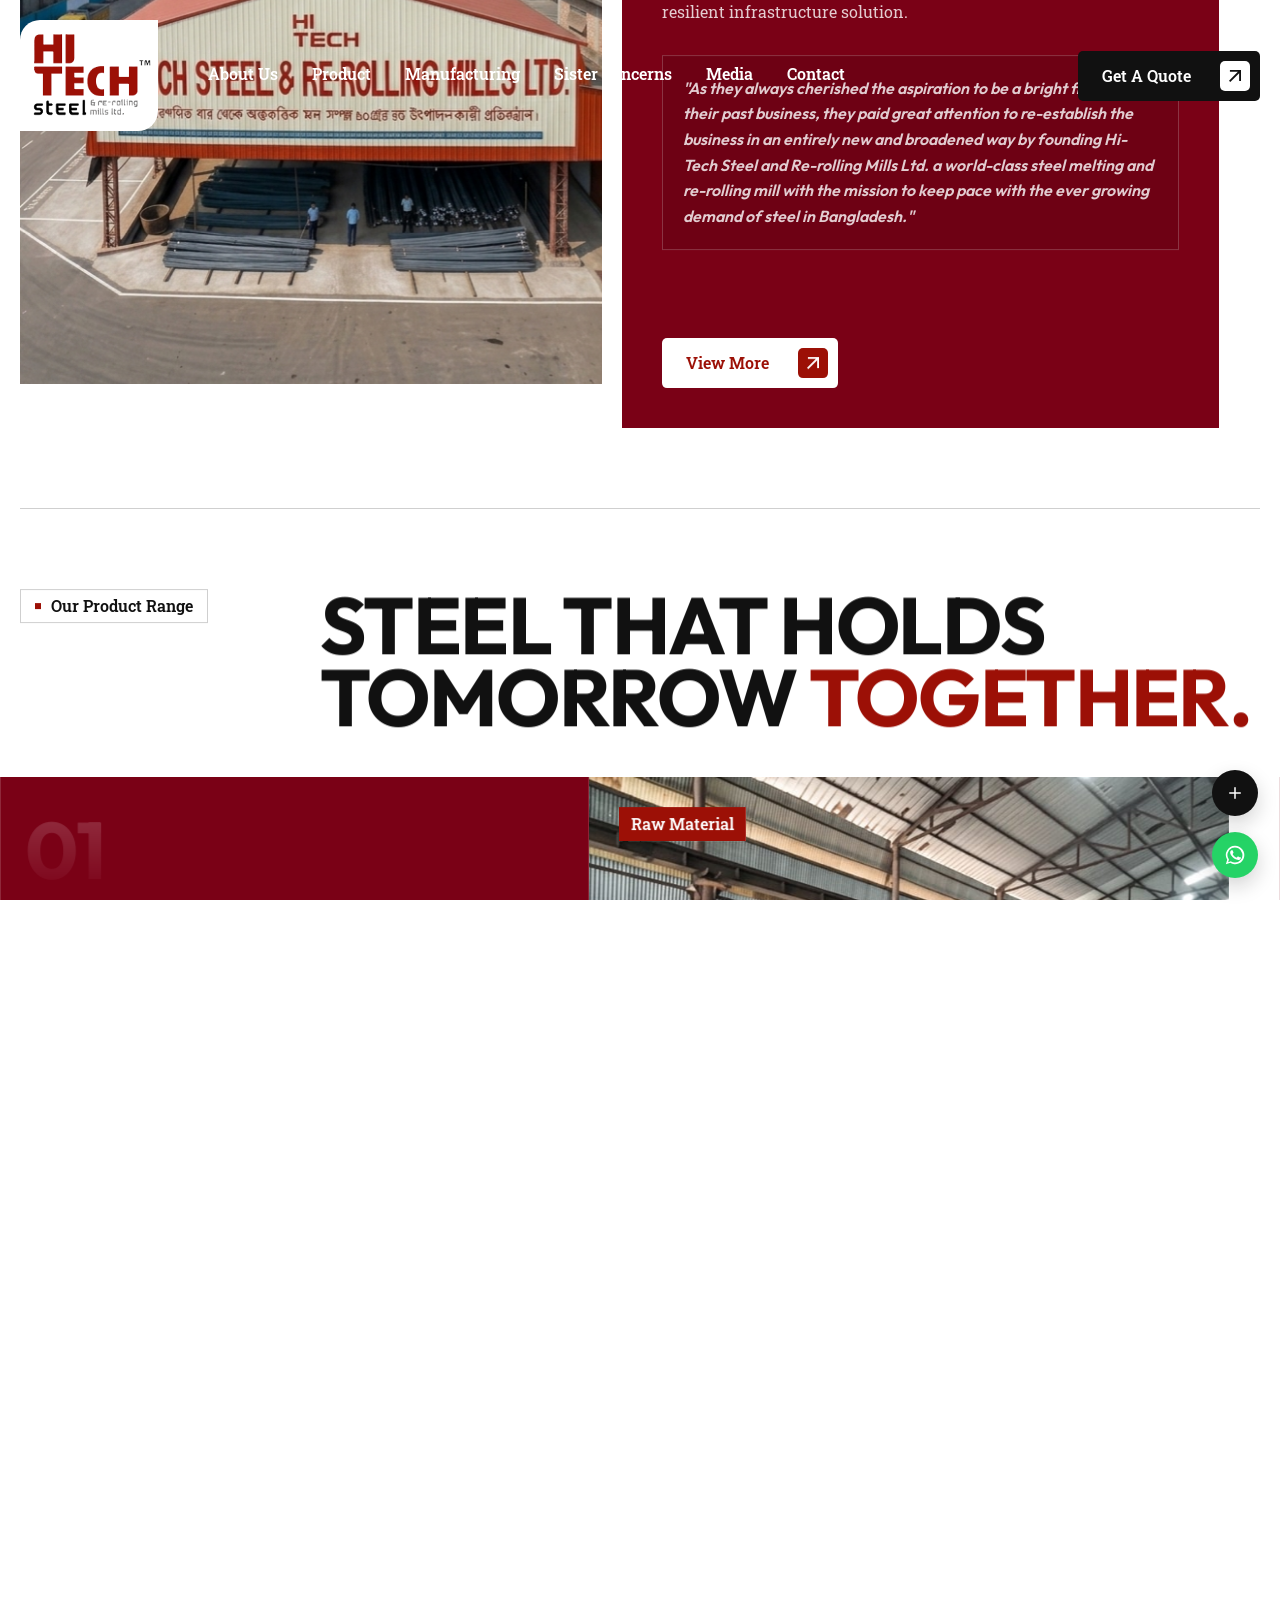
==== commit 6877d53a: "dfd done" ====
--- a/index.html
+++ b/index.html
@@ -78,8 +78,8 @@
                             <img src="assets/hero-shape.svg" alt="">
                         </div> -->
                         <div class="hero__bg">
-                            <img src="assets/hero-bg.jpg" alt="">
-                            <!-- <img src="assets/test-hero1.png" alt=""> -->
+                            <!-- <img src="assets/hero-bg.jpg" alt=""> -->
+                            <img src="assets/test-hero1.png" alt="">
                             <!-- <img src="assets/hero-test2.png" alt=""> -->
                             <!-- <img src="assets/hero-test3.png" alt=""> -->
                         </div>
@@ -490,7 +490,10 @@
                                             <img src="assets/why-hitech3.jpg" alt="">
                                         </div>
                                         <div class="why-hitech__img" data-img="hitechImg4">
-                                            <img src="assets/why-hitech4.jpg" alt="">
+                                            <img src="assets/why-hitech2.jpg" alt="">
+                                        </div>
+                                        <div class="why-hitech__img" data-img="hitechImg5">
+                                            <img src="assets/why-hitech5.png" alt="">
                                         </div>
                                     </div>
                                 </div>
@@ -520,7 +523,7 @@
                                                 <h5>02</h5>
                                             </div>
                                         </div>
-                                        <div class="why-hitech__item" data-content="hitechImg4">
+                                        <div class="why-hitech__item" data-content="hitechImg3">
                                             <div class="why-hitech__item-left">
                                                 <h4 class="at-char-animation">Universally Certified</h4>
                                                 <p>Products comply with ASTM A615/A615M-96a (American), BS 4449:1998
@@ -531,15 +534,40 @@
                                                 <h5>03</h5>
                                             </div>
                                         </div>
-                                        <div class="why-hitech__item" data-content="hitechImg3">
+                                        <div class="why-hitech__item" data-content="hitechImg4">
                                             <div class="why-hitech__item-left">
-                                                <h4 class="at-char-animation">Spectromax Metal</h4>
-                                                <p>In this regard, the company has set up world class machineries both for the factory and for the lab in order to control the quality of the products in every phase of production of metal bars. A highly proficient group of engineers, chemists, and technicians are dedicated to their work to control the productivity and quality. The laboratory of Hi-Tech Steel & Re-Rolling Mills Ltd.</p>
+                                                <h4 class="at-char-animation">Spectromax</h4>
+                                                <p>In this regard, the company has set up world class machineries both
+                                                    for the factory and for the lab in order to control the quality of
+                                                    the products in every phase of production of metal bars. A highly
+                                                    proficient group of engineers, chemists, and technicians are
+                                                    dedicated to their work to control the productivity and quality. The
+                                                    laboratory of Hi-Tech Steel & Re-Rolling Mills Ltd.</p>
                                             </div>
                                             <div class="why-hitech__number">
                                                 <h5>04</h5>
                                             </div>
                                         </div>
+                                        <div class="why-hitech__item" data-content="hitechImg5">
+                                            <div class="why-hitech__item-left">
+                                                <h4 class="at-char-animation">Turning Air Pollution into Global Exports
+                                                </h4>
+                                                <p>​At Hi-Tech Steel & Re-Rolling Mills, we protect local air quality by
+                                                    operating a state-of-the-art Industrial Baghouse Filtration System.
+                                                    This advanced equipment traps fine carbon dust and particulate
+                                                    emissions directly from our furnaces before they can pollute the
+                                                    surrounding environment. Instead of generating local waste, we
+                                                    capture and process these high-purity carbon byproducts into
+                                                    valuable raw materials. We then export this collected carbon
+                                                    internationally, driving a sustainable circular economy while
+                                                    keeping Bangladesh’s air clean. By choosing our steel, you are
+                                                    supporting high-performance manufacturing that actively preserves
+                                                    our environment.</p>
+                                            </div>
+                                            <div class="why-hitech__number">
+                                                <h5>04</h5>
+                                            </div>
+                                        </div>
                                     </div>
                                 </div>
                             </div>
@@ -553,7 +581,7 @@
 
                 <!-- Start Manufacturing -->
 
-<section class="manufacturing" id="manufacturer">
+                <section class="manufacturing" id="manufacturer">
                     <div class="manufacturing__inner">
                         <div class="manufacturing__shape1">
                             <img src="assets/manufacturing-shape1.svg" alt="">
@@ -576,7 +604,7 @@
                                     <div class="manufacturing__items">
 
                                         <!-- 1 ============================================================ -->
-                                        <div class="manufacturing__item" data-modal-image="assets/mfg2.jpg"
+                                        <div class="manufacturing__item" data-modal-image="assets/mgf1.png"
                                             data-tag="8 MT Capacity" data-title="Induction Melting Furnace"
                                             data-description="Hi-Tech has an Induction Melting Furnace with a capacity of 8 Metric ton. This high capacity unit is manufactured by Megatherm Furnaces Pvt. Ltd., India. Scraps are melted into liquid steel here. The electromagnetic coil heats the charge to roughly 1,600°C, and once fully molten, the melt is sampled and sent for spectrometric analysis so carbon, manganese and silicon levels can be corrected before tapping."
                                             data-info='[
@@ -609,15 +637,14 @@
                                                 </div>
                                             </div>
                                             <div class="manufacturing__item-right">
-                                                <img src="assets/mfg2.jpg" alt="">
+                                                <img src="assets/mgf1.png" alt="">
                                             </div>
                                         </div>
 
                                         <!-- 2 ============================================================ -->
                                         <div class="manufacturing__item" data-modal-image="assets/mfg2.jpg"
                                             data-tag="8 MT Capacity" data-title="Continuous casting machine
-"
-                                            data-description="Hi-Tech has an Induction Melting Furnace with a capacity of 8 Metric ton. This high capacity unit is manufactured by Megatherm Furnaces Pvt. Ltd., India. Scraps are melted into liquid steel here. The electromagnetic coil heats the charge to roughly 1,600°C, and once fully molten, the melt is sampled and sent for spectrometric analysis so carbon, manganese and silicon levels can be corrected before tapping. The plant operates 3 furnaces of 8 Metric Ton capacity each, allowing uninterrupted production to run continuously without downtime."
+" data-description="Hi-Tech has an Induction Melting Furnace with a capacity of 8 Metric ton. This high capacity unit is manufactured by Megatherm Furnaces Pvt. Ltd., India. Scraps are melted into liquid steel here. The electromagnetic coil heats the charge to roughly 1,600°C, and once fully molten, the melt is sampled and sent for spectrometric analysis so carbon, manganese and silicon levels can be corrected before tapping. The plant operates 3 furnaces of 8 Metric Ton capacity each, allowing uninterrupted production to run continuously without downtime."
                                             data-info='[
                                 {"label":"Furnace Capacity","value":"8 Metric Ton"},
                                 {"label":"Manufacturer","value":"Megatherm Furnaces Pvt. Ltd., India"},
@@ -773,7 +800,7 @@
                                         </div>
 
                                         <!-- 6 ============================================================ -->
-                                        <div class="manufacturing__item" data-modal-image="assets/mfg6.jpg"
+                                        <div class="manufacturing__item" data-modal-image="assets/mfg6.png"
                                             data-tag="50 MT Weigh Bridge" data-title="Cold Shearing and Dispatch"
                                             data-description="High performance Cold Shearing Machine cuts bars to desired length. 50MT computerized Weigh Bridge ensures accuracy in weight. Delivery is made within 24 hours after order confirmation. Cooled bars are bundled, tagged with batch and heat-number details for traceability, and cross-checked on the weigh bridge before loading so every shipment matches the order sheet exactly. Every delivery is accompanied by a dispatch card for easy reference and record-keeping."
                                             data-info='[
@@ -808,10 +835,49 @@
                                                 </div>
                                             </div>
                                             <div class="manufacturing__item-right">
-                                                <img src="assets/mfg6.jpg" alt="">
-                                            </div>
-                                        </div>
-
+                                                <img src="assets/mfg6.png" alt="">
+                                            </div>
+                                        </div>
+                                        <!-- 7 ============================================================ -->
+                                        <!-- <div class="manufacturing__item manufacturing__item-last"
+                                            data-modal-image="assets/mgf7.png" data-tag="Industrial Baghouse Filtration"
+                                            data-title="Turning Air Pollution into Global Exports"
+                                            data-description="At Hi-Tech Steel & Re-Rolling Mills, we protect local air quality by operating a state-of-the-art Industrial Baghouse Filtration System. This advanced equipment traps fine carbon dust and particulate emissions directly from our furnaces before they can pollute the surrounding environment. Instead of generating local waste, we capture and process these high-purity carbon byproducts into valuable raw materials. We then export this collected carbon internationally, driving a sustainable circular economy while keeping Bangladesh's air clean. By choosing our steel, you are supporting high-performance manufacturing that actively preserves our environment."
+                                            data-info='[
+                                {"label":"Filtration System","value":"State-of-the-art Industrial Baghouse Filtration System"},
+                                {"label":"Captured Material","value":"Fine Carbon Dust & Particulate Emissions"},
+                                {"label":"Waste Management","value":"Zero Local Waste \u2014 Byproducts Processed & Exported"},
+                                {"label":"Byproduct Purity","value":"High-Purity Carbon Raw Material"},
+                                {"label":"Environmental Impact","value":"Sustainable Circular Economy & Clean Air"}
+                             ]'>
+                                            <div class="manufacturing__item-left">
+                                                <div class="manufacturing__icon">
+                                                    <img src="assets/manufacturing-icon7.svg" alt="">
+                                                </div>
+                                                <div class="manufacturing__text">
+                                                    <h4 class="at-char-animation">Turning Air Pollution into Global
+                                                        Exports</h4>
+                                                    <p>We operate a state-of-the-art Industrial Baghouse Filtration
+                                                        System that traps fine carbon dust and particulate emissions
+                                                        from our furnaces. These high-purity carbon byproducts are
+                                                        exported internationally, keeping Bangladesh's air clean.</p>
+                                                </div>
+                                                <div class="manufacturing__btn">
+                                                    <a href="javascript:void(0)" class="btn btn-white">
+                                                        <span class="btn__left-arrow">
+                                                            <img src="assets/button-arrow-black.svg" alt="Button">
+                                                        </span>
+                                                        <span class="btn__text">View More</span>
+                                                        <span class="btn__right-arrow">
+                                                            <img src="assets/btn-arrow-white.svg" alt="Button">
+                                                        </span>
+                                                    </a>
+                                                </div>
+                                            </div>
+                                            <div class="manufacturing__item-right">
+                                                <img src="assets/mgf7.png" alt="">
+                                            </div>
+                                        </div> -->
                                     </div>
                                 </div>
                             </div>
@@ -841,8 +907,145 @@
                 </section>
                 <!-- End Video  -->
 
+<!-- ==========================================================================
+     SECTION 1 — TURNING AIR POLLUTION INTO GLOBAL EXPORTS (image left / content right)
+     ========================================================================== -->
+<section class="hts-impact" id="hts-impact">
+  <div class="hts-container hts-impact__inner">
+    <div class="shape-impact">
+        <img src="assets/manufacturing-shape2.svg" alt="">
+    </div>
+    <div class="hts-impact__layout">
+
+      <!-- LEFT: image -->
+      <div class="hts-impact__media" data-parallax>
+        <img src="assets/impact.png" alt="Hi-Tech Steel factory chimney at dusk" />
+      </div>
+
+      <!-- RIGHT: content -->
+      <div class="hts-impact__grid">
+
+        <div class="hts-impact__copy">
+          <span class="hts-impact__eyebrow" data-reveal>Sustainability</span>
+          <h2 class="hts-impact__title" data-split-title>
+            Turning Air Pollution into Global <span>Exports</span>
+          </h2>
+          <p class="hts-impact__text" data-reveal>
+            At Hi-Tech Steel &amp; Re-Rolling Mills, we protect local air quality by operating
+            a state-of-the-art Industrial Baghouse Filtration System. This advanced equipment traps
+            fine carbon dust and particulate emissions directly from our furnaces before they can
+            pollute the surrounding environment. Instead of generating local waste, we capture and
+            process these high-purity carbon byproducts into valuable raw materials.
+          </p>
+          <div class="hts-impact__note" data-reveal>
+            <p>We then export this collected carbon internationally &mdash; driving a sustainable
+            circular economy while keeping Bangladesh&rsquo;s air clean.</p>
+          </div>
+        </div>
+
+        <div class="hts-impact__cards">
+
+          <div class="hts-impact__card" data-card>
+            <span class="icon">
+              <svg viewBox="0 0 24 24"><path stroke-width="1.8" stroke-linecap="round" stroke-linejoin="round" d="M4 13V9a2 2 0 012-2h3l4-3v16l-4-3H6a2 2 0 01-2-2z"/><path stroke-width="1.8" stroke-linecap="round" d="M16 8.5a4 4 0 010 7"/></svg>
+            </span>
+            <span class="num" data-counter data-to="0">Zero</span>
+            <span class="label">Local Waste &mdash; Baghouse Filtration System</span>
+          </div>
+
+          <div class="hts-impact__card" data-card>
+            <span class="icon">
+              <svg viewBox="0 0 24 24"><path stroke-width="1.8" stroke-linecap="round" stroke-linejoin="round" d="M12 2l2.9 6.26L21 9l-5 4.6L17.4 21 12 17.3 6.6 21 8 13.6 3 9l6.1-.74z"/></svg>
+            </span>
+            <span class="num"><span data-counter data-to="100">0</span>%</span>
+            <span class="label">Universally Certified Product Standards</span>
+          </div>
+
+          <div class="hts-impact__card" data-card>
+            <span class="icon">
+              <svg viewBox="0 0 24 24"><path stroke-width="1.8" stroke-linecap="round" stroke-linejoin="round" d="M3 12a9 9 0 1018 0 9 9 0 00-18 0z"/><path stroke-width="1.8" stroke-linecap="round" d="M3 12h18M12 3a13 13 0 010 18 13 13 0 010-18z"/></svg>
+            </span>
+            <span class="num"><span data-counter data-to="15">0</span>+</span>
+            <span class="label">Countries Reached Through Carbon Exports</span>
+          </div>
+
+          <div class="hts-impact__card" data-card>
+            <span class="icon">
+              <svg viewBox="0 0 24 24"><path stroke-width="1.8" stroke-linecap="round" stroke-linejoin="round" d="M12 2l7 4v6c0 5-3 8-7 10-4-2-7-5-7-10V6z"/><path stroke-width="1.8" stroke-linecap="round" stroke-linejoin="round" d="M9 12l2 2 4-4"/></svg>
+            </span>
+            <span class="num"><span data-counter data-to="100">0</span>%</span>
+            <span class="label">Circular Economy &mdash; Byproduct Recovery Rate</span>
+          </div>
+
+        </div>
+      </div>
+    </div>
+  </div>
+</section>
+
+<!-- ==========================================================================
+     SECTION 2 — OUR CLIENTS (hover-expand accordion, autoplay, no arrows)
+     ========================================================================== -->
+<section class="hts-clients" id="hts-clients">
+  <div class="hts-container">
+
+    <div class="hts-clients__head">
+      <span class="hts-clients__eyebrow" data-reveal>Our Clients</span>
+      <h3 class="hts-clients__title" data-split-title>Trusted by builders who <span>build to last</span></h3>
+    </div>
+
+<div class="hts-clients__accordion" data-accordion>
+
+  <a class="hts-clients__card is-active" data-card href="https://bashundharagroup.com" target="_blank" rel="noopener">
+    <span class="logo"><img src="images/clients/bashundhara.svg" alt="Bashundhara Group logo" /></span>
+    <span class="name">Bashundhara Group<small>Bashundhara Industrial Complex Ltd, Bashundhara Ready Mix</small></span>
+    <span class="info">One of Bangladesh's largest industrial conglomerates, with a strong presence in cement, ready-mix concrete, real estate, steel, paper, and multiple other sectors.</span>
+    <span class="cta">bashundharagroup.com <svg viewBox="0 0 24 24"><path stroke-linecap="round" stroke-linejoin="round" stroke-width="2" d="M7 17L17 7M7 7h10v10"/></svg></span>
+  </a>
+
+  <a class="hts-clients__card" data-card href="https://nde.com.bd" target="_blank" rel="noopener">
+    <span class="logo"><img src="images/clients/nde.svg" alt="National Development Engineers Ltd logo" /></span>
+    <span class="name">National Development Engineers Ltd (NDE)<small>National Development Engineers Ltd (NDE)</small></span>
+    <span class="info">A trusted leader in Bangladesh's infrastructure and construction industry, delivering major public and private projects for over four decades.</span>
+    <span class="cta">nde.com.bd <svg viewBox="0 0 24 24"><path stroke-linecap="round" stroke-linejoin="round" stroke-width="2" d="M7 17L17 7M7 7h10v10"/></svg></span>
+  </a>
+
+  <a class="hts-clients__card" data-card href="https://spectragroup.com.bd" target="_blank" rel="noopener">
+    <span class="logo"><img src="images/clients/spectra.svg" alt="Spectra Engineers Ltd logo" /></span>
+    <span class="name">Spectra Engineers Ltd (Spectra Group)<small>Spectra Engineers Ltd</small></span>
+    <span class="info">A leading engineering company behind some of Bangladesh's largest flyovers, highways, bridges, power plants, and specialized infrastructure projects.</span>
+    <span class="cta">spectragroup.com.bd <svg viewBox="0 0 24 24"><path stroke-linecap="round" stroke-linejoin="round" stroke-width="2" d="M7 17L17 7M7 7h10v10"/></svg></span>
+  </a>
+
+  <a class="hts-clients__card" data-card href="https://tcclbd.com" target="_blank" rel="noopener">
+    <span class="logo"><img src="images/clients/toma.svg" alt="Toma Construction &amp; Co. Ltd logo" /></span>
+    <span class="name">Toma Construction &amp; Co. Ltd (Toma Group)<small>Toma Construction</small></span>
+    <span class="info">A leading contractor delivering large-scale government infrastructure projects, including railways, highways, and bridges.</span>
+    <span class="cta">tcclbd.com <svg viewBox="0 0 24 24"><path stroke-linecap="round" stroke-linejoin="round" stroke-width="2" d="M7 17L17 7M7 7h10v10"/></svg></span>
+  </a>
+
+  <a class="hts-clients__card" data-card href="https://rupayanhousingestateltd.com" target="_blank" rel="noopener">
+    <span class="logo"><img src="images/clients/rupayan.svg" alt="Rupayan Housing Estate Ltd logo" /></span>
+    <span class="name">Rupayan Housing Estate Ltd (Rupayan Group)<small>Rupayan Housing Estate Ltd</small></span>
+    <span class="info">One of Bangladesh's leading real estate developers, recognized for premium residential and commercial developments.</span>
+    <span class="cta">rupayanhousingestateltd.com <svg viewBox="0 0 24 24"><path stroke-linecap="round" stroke-linejoin="round" stroke-width="2" d="M7 17L17 7M7 7h10v10"/></svg></span>
+  </a>
+
+  <a class="hts-clients__card" data-card href="https://mirakhter.com" target="_blank" rel="noopener">
+    <span class="logo"><img src="images/clients/mirakhter.svg" alt="Mir Akhter Hossain Ltd logo" /></span>
+    <span class="name">Mir Akhter Hossain Ltd (Mir Group / Mir Brothers)<small>Mir Brothers</small></span>
+    <span class="info">A publicly listed infrastructure company delivering landmark bridges, flyovers, power plants, hotels, and other large-scale developments.</span>
+    <span class="cta">mirakhter.com <svg viewBox="0 0 24 24"><path stroke-linecap="round" stroke-linejoin="round" stroke-width="2" d="M7 17L17 7M7 7h10v10"/></svg></span>
+  </a>
+
+</div>
+
+  </div>
+</section>
+
 
                 <!-- Start Sister Concerns -->
+
 
 
                 <section class="sister-concerns" id="sister">
@@ -875,7 +1078,8 @@
                                                     established in 1991 at Fatullah, Narayanganj.</p>
                                             </div>
                                             <div class="sister-concerns__btn">
-                                                <a href="#" target="_blank" rel="noopener" class="btn btn-white">
+                                                <a href="https://rkgltd.com/" target="_blank" rel="noopener"
+                                                    class="btn btn-white">
                                                     <span class="btn__left-arrow">
                                                         <img src="assets/button-arrow-black.svg" alt="Button">
                                                     </span>
@@ -905,7 +1109,8 @@
                                                     quality of any fabric depends</p>
                                             </div>
                                             <div class="sister-concerns__btn">
-                                                <a href="#" target="_blank" rel="noopener" class="btn btn-white">
+                                                <a href="https://maksudaspinning.com/" target="_blank" rel="noopener"
+                                                    class="btn btn-white">
                                                     <span class="btn__left-arrow">
                                                         <img src="assets/button-arrow-black.svg" alt="Button">
                                                     </span>
@@ -937,7 +1142,8 @@
                                                 </p>
                                             </div>
                                             <div class="sister-concerns__btn">
-                                                <a href="#" target="_blank" rel="noopener" class="btn btn-white">
+                                                <a href="https://mahbuburrahmanhospital.com/" target="_blank"
+                                                    rel="noopener" class="btn btn-white">
                                                     <span class="btn__left-arrow">
                                                         <img src="assets/button-arrow-black.svg" alt="Button">
                                                     </span>
@@ -1267,17 +1473,65 @@
     <!-- =================== Manufacturing MODAL ======================= -->
 
 
+
+
+
+
+<div class="hts-social" id="hts-social">
+
+  <div class="hts-social__cluster" data-cluster>
+    <ul class="hts-social__hidden" data-hidden-list>
+      <li>
+        <a class="hts-social__link" style="--bar-color:#1877F2" href="#" target="_blank" rel="noopener" aria-label="Facebook">
+          <svg viewBox="0 0 24 24"><path d="M13.5 21v-7.5h2.5l.4-3H13.5V8.4c0-.9.2-1.5 1.5-1.5h1.6V4.2C16.3 4.1 15.3 4 14.2 4c-2.3 0-3.9 1.4-3.9 4v2.5H7.8v3h2.5V21z"/></svg>
+        </a>
+      </li>
+      <li>
+        <a class="hts-social__link" style="--bar-color:#FF0000" href="#" target="_blank" rel="noopener" aria-label="YouTube">
+          <svg viewBox="0 0 24 24"><path d="M22 12s0-3.2-.4-4.7c-.2-.9-.9-1.6-1.8-1.8C18.2 5 12 5 12 5s-6.2 0-7.8.5c-.9.2-1.6.9-1.8 1.8C2 8.8 2 12 2 12s0 3.2.4 4.7c.2.9.9 1.6 1.8 1.8C5.8 19 12 19 12 19s6.2 0 7.8-.5c.9-.2 1.6-.9 1.8-1.8.4-1.5.4-4.7.4-4.7zM10 15.2V8.8l5.5 3.2z"/></svg>
+        </a>
+      </li>
+      <li>
+        <a class="hts-social__link" style="--bar-color:#0A66C2" href="#" target="_blank" rel="noopener" aria-label="LinkedIn">
+          <svg viewBox="0 0 24 24"><path d="M6.9 8.7H3.6V20h3.3zM5.3 3.5a1.9 1.9 0 100 3.9 1.9 1.9 0 000-3.9zM20.4 20v-6.2c0-3.3-1.8-4.9-4.1-4.9-1.9 0-2.7 1-3.2 1.8V8.7H9.8c0 .1 0 11.3 0 11.3h3.3v-6.3c0-.3 0-.7.1-.9.3-.7.9-1.5 2-1.5 1.4 0 2 1.1 2 2.6V20z"/></svg>
+        </a>
+      </li>
+    </ul>
+
+    <button class="hts-social__toggle" data-toggle aria-label="Toggle social menu">
+      <svg viewBox="0 0 24 24"><path stroke-linecap="round" stroke-width="2" d="M12 5v14M5 12h14"/></svg>
+    </button>
+  </div>
+
+  <a class="hts-social__whatsapp" href="#" target="_blank" rel="noopener" aria-label="WhatsApp">
+    <svg viewBox="0 0 24 24"><path d="M17.5 14.4c-.3-.1-1.7-.8-1.9-.9-.3-.1-.4-.1-.6.1s-.7.9-.9 1.1c-.2.2-.3.2-.6.1-.3-.1-1.2-.5-2.4-1.5-.9-.8-1.5-1.8-1.6-2.1-.2-.3 0-.5.1-.6l.4-.5c.1-.2.2-.3.3-.5.1-.2 0-.4 0-.5-.1-.1-.6-1.5-.8-2-.2-.5-.4-.4-.6-.4h-.5c-.2 0-.5.1-.7.3-.3.3-1 1-1 2.4s1 2.8 1.1 3c.1.2 2 3.1 4.9 4.3.7.3 1.2.5 1.7.6.7.2 1.3.2 1.8.1.5-.1 1.7-.7 2-1.4.2-.7.2-1.2.1-1.4-.1-.1-.3-.2-.6-.3z"/><path d="M12 2a10 10 0 00-8.5 15.2L2 22l4.9-1.5A10 10 0 1012 2zm0 18.2a8.1 8.1 0 01-4.2-1.1l-.3-.2-3 1 .9-2.9-.2-.3A8.2 8.2 0 1112 20.2z"/></svg>
+  </a>
+
+</div>
+
+
+
+
+
+
+
+
+
+
+
+
     <script src="assets/script.js"></script>
     <script src="assets/slick.min.js"></script>
     <script src="assets/gsap.js"></script>
     <script src="assets/global-animation.js"></script>
-    <!-- <script src="assets/hero-animation.js"></script> -->
+    <script src="assets/hero-animation.js"></script>
     <script src="assets/about-animation.js"></script>
     <script src="assets/product-animation.js"></script>
     <script src="assets/why-hitech-animation.js"></script>
     <script src="assets/manufacturing-animation.js"></script>
     <script src="assets/sister-concern.js"></script>
     <script src="assets/media-tab.js"></script>
+    <script src="assets/wather.js"></script>
     <script src="assets/media-animation.js"></script>
     <script src="assets/main.js"></script>
 
--- a/assets/style.css
+++ b/assets/style.css
@@ -227,7 +227,7 @@
 }
 .header__inner.active .header__wrapper {
   align-items: center;
-  justify-content: center;
+  justify-content: space-between;
 }
 .header__inner.active .header__logo {
   width: 55px;
@@ -239,7 +239,8 @@
 .header__wrapper {
   display: flex;
   gap: 73px;
-  align-items: flex-start;
+  align-items: center;
+  justify-content: space-between;
   transition: gap 0.35s ease;
 }
 
@@ -368,6 +369,11 @@
   }
   .header__right .btn {
     display: none;
+  }
+}
+@media (max-width: 991px) {
+  .header__logo img {
+    width: 97px;
   }
 }
 .hero__inner {
@@ -667,29 +673,37 @@
   }
 }
 @media (max-width: 991px) {
-  .hero__content {
-    flex-direction: column;
-  }
-  .hero__left,
+  .hero__wrapper {
+    position: static;
+    transform: translateY(0);
+  }
   .hero__right {
     width: 100%;
     top: 0;
+    transform: translateY(0);
+    margin: 0;
+    padding: 0 20px;
+    margin-top: 40px;
+  }
+  .hero__left {
+    width: 100%;
+    top: 0;
+    margin-top: 125px;
   }
   .hero__inner {
-    padding: 196px 0 100px;
+    height: auto;
+  }
+  .hero__autplay-video-wrap {
+    right: 0;
+  }
+  .hero__right-video-content {
+    margin-left: 0;
   }
 }
 @media (max-width: 767px) {
   .hero__count-item h4 {
     font-size: 21px;
   }
-  .hero__video {
-    margin-left: 30px;
-    margin-bottom: 60px;
-  }
-  .hero__autplay-video-wrap {
-    margin-bottom: 65px;
-  }
 }
 @media (max-width: 575px) {
   .hero__heading h2 {
@@ -698,34 +712,20 @@
   .hero__heading h2:last-child {
     margin-left: 35px;
   }
-  .hero__video-icon {
-    width: 80px;
-    height: 80px;
-  }
-  .hero__video span {
-    font-size: 20px;
-  }
-  .hero-tag-line-wrap span {
-    font-size: 18px;
-  }
-  .hero-tag-line-wrap {
-    top: 39%;
-    left: -123px;
-  }
-  .hero__video-icon img {
-    width: 15px;
+  .hero__heading h2 {
+    margin-left: 0;
   }
   .hero__count-item {
     padding-right: 18.5px;
   }
+  .hero__count-item::before {
+    content: none;
+  }
   .hero__count-item:last-child {
-    padding-left: 18.5px;
+    padding-left: 10px;
   }
   .hero__count-item:nth-child(even) {
-    padding-left: 18.5px;
-  }
-  .hero__count-item::before {
-    height: 80px;
+    padding-left: 10px;
   }
   .header__left {
     padding-left: 0;
@@ -840,6 +840,7 @@
   font-size: 40px;
   transition: color 0.3s ease-out;
   color: var(--dark);
+  text-align: justify;
   line-height: 100%;
   font-kerning: none;
   text-rendering: optimizeSpeed;
@@ -1039,7 +1040,7 @@
   }
   .about__heading {
     width: 100%;
-    margin-top: 30px;
+    margin-top: 50px;
   }
 }
 @media (max-width: 991px) {
@@ -1068,6 +1069,16 @@
   }
   .about__right {
     padding: 35px 20px;
+  }
+}
+@media (max-width: 767px) {
+  .about__heading h2 {
+    text-align: left;
+  }
+}
+@media (max-width: 575px) {
+  .about__left {
+    height: 380px;
   }
 }
 /* =========================================================
@@ -1930,16 +1941,11 @@
 .why-hitech__item {
   padding: 40px;
   border: 1px solid var(--strock-dark-bg);
-  display: flex;
-  align-items: center;
-  justify-content: space-between;
   margin-bottom: 20px;
+  position: relative;
   cursor: pointer;
 }
 
-.why-hitech__item-left {
-  width: calc(100% - 136px);
-}
 .why-hitech__item-left h4 {
   font-family: var(--display-font);
   font-weight: 500;
@@ -1958,6 +1964,11 @@
   color: var(--body-dark-bg);
 }
 
+.why-hitech__number {
+  position: absolute;
+  top: 12px;
+  right: 12px;
+}
 .why-hitech__number h5 {
   font-family: var(--display-font);
   font-weight: 700;
@@ -1998,7 +2009,7 @@
     width: 100%;
   }
   .why-hitech__heading {
-    margin-bottom: 10px;
+    margin-bottom: 35px;
   }
   .why-hitech__img-box {
     margin-right: 0;
@@ -2017,8 +2028,6 @@
 }
 @media (max-width: 575px) {
   .why-hitech__item {
-    flex-direction: column-reverse;
-    justify-content: flex-start;
     gap: 25px;
     padding: 25px;
   }
@@ -2104,9 +2113,7 @@
 }
 
 .manufacturing__item {
-  padding: 10px 15px 10px 30px;
-  display: flex;
-  align-items: flex-start;
+  display: flex;
   gap: 24px;
   justify-content: space-between;
   border: 1px solid var(--strock-whtie-bg);
@@ -2114,6 +2121,8 @@
   background: var(--white);
   position: relative;
   cursor: pointer;
+  overflow: hidden;
+  border-radius: 14px;
 }
 
 .manufacturing__items {
@@ -2127,10 +2136,24 @@
 
 .manufacturing__item-left {
   width: 35.08%;
+  margin-top: 10px;
+  margin-left: 30px;
+  margin-bottom: 10px;
 }
 
 .manufacturing__item-right {
   width: 57.83%;
+  height: auto;
+}
+.manufacturing__item-right img {
+  width: 100%;
+  height: 100%;
+  object-fit: cover;
+}
+
+.manufacturing__item-last > .manufacturing__item-right img {
+  width: 400px;
+  margin-left: auto;
 }
 
 .manufacturing__icon {
@@ -2435,6 +2458,34 @@
     font-size: 21px;
   }
 }
+.manufacturing__item-right {
+  aspect-ratio: 16/10;
+  overflow: hidden;
+}
+.manufacturing__item-right img {
+  width: 100%;
+  height: 100%;
+  object-fit: cover;
+}
+
+@media (max-width: 1024px) {
+  .manufacturing__item-right {
+    aspect-ratio: auto;
+    height: 400px;
+  }
+  .manufacturing__item-wrap {
+    margin-bottom: 30px;
+  }
+  .manufacturing__item {
+    padding: 0 !important;
+  }
+  .manufacturing__item-left {
+    margin-top: 20px;
+    margin-left: 20px;
+    margin-bottom: 20px;
+    padding-right: 20px;
+  }
+}
 .video__inner {
   position: relative;
   width: 100%;
@@ -2701,7 +2752,7 @@
    ============================================================ */
 .sister-concerns-modal {
   position: relative;
-  width: 70vw;
+  width: 90vw;
   max-width: 1180px;
   max-height: 82vh;
   background: var(--white);
@@ -2830,7 +2881,7 @@
 /* ── content half ─────────────────────────────────────────── */
 .sister-concerns-modal__content {
   width: 56%;
-  padding: 56px 56px 48px;
+  padding: 30px;
   overflow-y: auto;
   display: flex;
   flex-direction: column;
@@ -3761,5 +3812,681 @@
     font-size: 30px;
   }
 }
+.hts-container {
+  padding: 0 20px;
+  max-width: 1440px;
+  margin: 0 auto;
+  width: 100%;
+}
+
+/* ==========================================================================
+   1. AIR → EXPORTS + ACHIEVEMENT / CERTIFICATION SECTION  (white, no gradient)
+   ========================================================================== */
+.shape-impact {
+  position: absolute;
+  top: -77px;
+  right: 0;
+  width: 311px;
+}
+
+.hts-impact {
+  position: relative;
+  background: var(--white);
+  color: var(--dark);
+  overflow: hidden;
+}
+.hts-impact__inner {
+  padding: 110px 0;
+}
+.hts-impact {
+  /* outer layout: image LEFT / content RIGHT */
+}
+.hts-impact__layout {
+  display: grid;
+  grid-template-columns: 460px 1fr;
+  gap: 54px;
+  align-items: stretch;
+}
+.hts-impact__media {
+  position: relative;
+  border-radius: 12px;
+  overflow: hidden;
+  min-height: 480px;
+  box-shadow: 0 24px 50px rgba(17, 17, 17, 0.14);
+}
+.hts-impact__media img {
+  position: absolute;
+  top: -10%;
+  left: 0;
+  width: 100%;
+  height: 122%;
+  object-fit: cover;
+  will-change: transform;
+}
+.hts-impact {
+  /* inner content grid: text / achievement cards */
+}
+.hts-impact__grid {
+  display: grid;
+  grid-template-columns: 1.05fr 0.95fr;
+  gap: 40px;
+  align-items: start;
+}
+.hts-impact__eyebrow {
+  display: inline-flex;
+  align-items: center;
+  gap: 10px;
+  font-family: var(--second-family);
+  font-size: 13px;
+  font-weight: 600;
+  letter-spacing: 3px;
+  text-transform: uppercase;
+  color: var(--white);
+}
+.hts-impact__eyebrow::before {
+  content: "";
+  width: 26px;
+  height: 2px;
+  background: var(--white);
+  display: inline-block;
+}
+.hts-impact__eyebrow {
+  margin-bottom: 22px;
+}
+.hts-impact__title {
+  font-family: var(--second-family);
+  font-size: clamp(28px, 3.6vw, 46px);
+  font-weight: 700;
+  line-height: 1.18;
+  margin: 0 0 24px;
+  color: var(--dark);
+}
+.hts-impact__title span {
+  color: var(--primary);
+  overflow: unset !important;
+}
+.hts-impact__text {
+  font-family: var(--font-family);
+  font-size: 16px;
+  line-height: 1.9;
+  color: var(--body-white-bg);
+  max-width: 560px;
+  margin: 0 0 30px;
+}
+.hts-impact__note {
+  display: flex;
+  gap: 16px;
+  align-items: flex-start;
+  border-left: 3px solid var(--primary);
+  padding-left: 20px;
+}
+.hts-impact__note p {
+  font-family: var(--display-font);
+  font-style: italic;
+  font-size: 17px;
+  line-height: 1.6;
+  color: var(--dark);
+  margin: 0;
+}
+.hts-impact__cards {
+  display: grid;
+  grid-template-columns: 1fr 1fr;
+  gap: 18px;
+}
+.hts-impact__card {
+  background: var(--light-bg);
+  border: 1px solid rgba(17, 17, 17, 0.06);
+  border-radius: 6px;
+  padding: 26px 22px;
+  opacity: 0;
+  transform: translateY(36px);
+  transition: box-shadow 0.35s ease, transform 0.35s ease;
+}
+.hts-impact__card .icon {
+  width: 44px;
+  height: 44px;
+  display: grid;
+  place-items: center;
+  border-radius: 50%;
+  background: var(--primary);
+  margin-bottom: 16px;
+}
+.hts-impact__card .icon svg {
+  width: 20px;
+  height: 20px;
+  stroke: var(--white);
+  fill: none;
+}
+.hts-impact__card .num {
+  font-family: var(--second-family);
+  font-weight: 700;
+  font-size: 32px;
+  line-height: 1;
+  display: block;
+  margin-bottom: 8px;
+  color: var(--dark);
+}
+.hts-impact__card .label {
+  font-family: var(--font-family);
+  font-size: 13.5px;
+  color: var(--body-white-bg);
+  line-height: 1.5;
+}
+.hts-impact__card:hover {
+  box-shadow: 0 16px 32px rgba(17, 17, 17, 0.1);
+  transform: translateY(-5px);
+}
+
+@media (max-width: 980px) {
+  .hts-impact__layout {
+    grid-template-columns: 1fr;
+  }
+  .hts-impact__media {
+    min-height: 300px;
+  }
+}
+@media (max-width: 900px) {
+  .hts-impact__grid {
+    grid-template-columns: 1fr;
+  }
+}
+@media (max-width: 520px) {
+  .hts-impact__cards {
+    grid-template-columns: 1fr;
+  }
+  .hts-impact__inner {
+    padding: 70px 0;
+  }
+}
+/* ==========================================================================
+   1. AIR → EXPORTS + ACHIEVEMENT / CERTIFICATION SECTION  (white, no gradient)
+   ========================================================================== */
+.shape-impact {
+  position: absolute;
+  top: -77px;
+  right: 0;
+  width: 311px;
+}
+
+.hts-impact {
+  position: relative;
+  background: var(--white);
+  color: var(--dark);
+  overflow: hidden;
+}
+.hts-impact__inner {
+  padding: 110px 0;
+}
+.hts-impact__layout {
+  display: grid;
+  grid-template-columns: 460px 1fr;
+  gap: 54px;
+  align-items: stretch;
+}
+.hts-impact__media {
+  position: relative;
+  border-radius: 12px;
+  overflow: hidden;
+  min-height: 480px;
+  box-shadow: 0 24px 50px rgba(17, 17, 17, 0.14);
+}
+.hts-impact__media img {
+  position: absolute;
+  top: -10%;
+  left: 0;
+  width: 100%;
+  height: 122%;
+  object-fit: cover;
+  will-change: transform;
+}
+.hts-impact__grid {
+  display: grid;
+  grid-template-columns: 1.05fr 0.95fr;
+  gap: 40px;
+  align-items: start;
+}
+.hts-impact__eyebrow {
+  display: inline-flex;
+  align-items: center;
+  gap: 10px;
+  font-family: var(--second-family);
+  font-size: 13px;
+  font-weight: 600;
+  letter-spacing: 3px;
+  text-transform: uppercase;
+  color: var(--white);
+}
+.hts-impact__eyebrow::before {
+  content: "";
+  width: 26px;
+  height: 2px;
+  background: var(--white);
+  display: inline-block;
+}
+.hts-impact__eyebrow {
+  color: var(--brand);
+  margin-bottom: 22px;
+}
+.hts-impact__title {
+  font-family: var(--second-family);
+  font-size: clamp(28px, 3.6vw, 46px);
+  font-weight: 700;
+  line-height: 1.18;
+  margin: 0 0 24px;
+  color: var(--dark);
+}
+.hts-impact__title span {
+  color: var(--primary);
+  overflow: unset !important;
+}
+.hts-impact__text {
+  font-family: var(--font-family);
+  font-size: 16px;
+  line-height: 1.9;
+  color: var(--body-white-bg);
+  max-width: 560px;
+  margin: 0 0 30px;
+}
+.hts-impact__note {
+  display: flex;
+  gap: 16px;
+  align-items: flex-start;
+  border-left: 3px solid var(--primary);
+  padding-left: 20px;
+}
+.hts-impact__note p {
+  font-family: var(--display-font);
+  font-style: italic;
+  font-size: 17px;
+  line-height: 1.6;
+  color: var(--dark);
+  margin: 0;
+}
+.hts-impact__cards {
+  display: grid;
+  grid-template-columns: 1fr 1fr;
+  gap: 18px;
+}
+.hts-impact__card {
+  background: var(--light-bg);
+  border: 1px solid rgba(17, 17, 17, 0.06);
+  border-radius: 6px;
+  padding: 26px 22px;
+  opacity: 0;
+  transform: translateY(36px);
+  transition: box-shadow 0.35s ease, transform 0.35s ease;
+}
+.hts-impact__card .icon {
+  width: 44px;
+  height: 44px;
+  display: grid;
+  place-items: center;
+  border-radius: 50%;
+  background: var(--primary);
+  margin-bottom: 16px;
+}
+.hts-impact__card .icon svg {
+  width: 20px;
+  height: 20px;
+  stroke: var(--white);
+  fill: none;
+}
+.hts-impact__card .num {
+  font-family: var(--second-family);
+  font-weight: 700;
+  font-size: 32px;
+  line-height: 1;
+  display: block;
+  margin-bottom: 8px;
+  color: var(--dark);
+}
+.hts-impact__card .label {
+  font-family: var(--font-family);
+  font-size: 13.5px;
+  color: var(--body-white-bg);
+  line-height: 1.5;
+}
+.hts-impact__card:hover {
+  box-shadow: 0 16px 32px rgba(17, 17, 17, 0.1);
+  transform: translateY(-5px);
+}
+
+@media (max-width: 980px) {
+  .hts-impact__layout {
+    grid-template-columns: 1fr;
+  }
+  .hts-impact__media {
+    min-height: 300px;
+  }
+}
+@media (max-width: 900px) {
+  .hts-impact__grid {
+    grid-template-columns: 1fr;
+  }
+}
+@media (max-width: 520px) {
+  .hts-impact__cards {
+    grid-template-columns: 1fr;
+  }
+  .hts-impact__inner {
+    padding: 70px 0;
+  }
+}
+/* ==========================================================================
+   2. OUR CLIENTS — hover-expand accordion cards (pure CSS, no JS, no arrows)
+   ========================================================================== */
+.hts-clients {
+  background: var(--primary);
+  padding: 90px 0;
+}
+.hts-clients__head {
+  text-align: center;
+  max-width: 640px;
+  margin: 0 auto 50px;
+}
+.hts-clients__eyebrow {
+  display: inline-flex;
+  align-items: center;
+  gap: 10px;
+  font-family: var(--second-family);
+  font-size: 13px;
+  font-weight: 600;
+  letter-spacing: 3px;
+  text-transform: uppercase;
+  color: var(--white);
+}
+.hts-clients__eyebrow::before {
+  content: "";
+  width: 26px;
+  height: 2px;
+  background: var(--white);
+  display: inline-block;
+}
+.hts-clients__eyebrow {
+  color: var(--white);
+  justify-content: center;
+  margin-bottom: 14px;
+}
+.hts-clients__title {
+  font-family: var(--second-family);
+  font-weight: 700;
+  font-size: clamp(26px, 3.4vw, 40px);
+  color: var(--white);
+  margin: 0;
+}
+.hts-clients__accordion {
+  display: flex;
+  gap: 14px;
+  height: 320px;
+}
+.hts-clients__card {
+  flex: 1 1 0%;
+  min-width: 64px;
+  background: var(--white);
+  color: var(--primary);
+  border-radius: 10px;
+  position: relative;
+  display: flex;
+  flex-direction: column;
+  justify-content: flex-end;
+  padding: 26px 22px;
+  overflow: hidden;
+  text-decoration: none;
+  cursor: pointer;
+  transition: flex-grow 0.6s cubic-bezier(0.16, 1, 0.3, 1), box-shadow 0.4s ease;
+}
+.hts-clients__card::after {
+  content: "";
+  position: absolute;
+  inset: 0;
+  background: radial-gradient(120% 100% at 100% 100%, rgba(122, 1, 22, 0.05), transparent 60%);
+  pointer-events: none;
+}
+.hts-clients__card {
+  /* full logo — drop the client's real logo file in at this same path/name */
+}
+.hts-clients__card .logo {
+  height: 42px;
+  max-width: 100%;
+  display: flex;
+  align-items: center;
+  margin-bottom: auto;
+  flex-shrink: 0;
+}
+.hts-clients__card .logo img {
+  height: 100%;
+  max-width: 100%;
+  width: auto;
+  object-fit: contain;
+}
+.hts-clients__card .name {
+  font-family: var(--second-family);
+  font-weight: 700;
+  font-size: 16px;
+  line-height: 1.3;
+  white-space: normal;
+  color: var(--primary);
+}
+.hts-clients__card .name small {
+  display: block;
+  font-family: var(--font-family);
+  font-weight: 400;
+  font-size: 11.5px;
+  opacity: 0.65;
+  margin-top: 4px;
+}
+.hts-clients__card .info {
+  font-family: var(--font-family);
+  font-size: 13px;
+  line-height: 1.7;
+  color: var(--body-white-bg);
+  opacity: 0;
+  max-height: 0;
+  overflow: hidden;
+  transition: opacity 0.4s ease, max-height 0.4s ease;
+  margin-top: 10px;
+  white-space: normal;
+}
+.hts-clients__card .cta {
+  font-family: var(--second-family);
+  font-size: 12.5px;
+  font-weight: 600;
+  color: var(--primary);
+  opacity: 0;
+  transform: translateY(6px);
+  transition: opacity 0.4s ease 0.1s, transform 0.4s ease 0.1s;
+  margin-top: 16px;
+  display: inline-flex;
+  align-items: center;
+  gap: 6px;
+  white-space: nowrap;
+}
+.hts-clients__card .cta svg {
+  width: 13px;
+  height: 13px;
+  stroke: currentColor;
+  fill: none;
+}
+.hts-clients__card.is-active, .hts-clients__card:hover, .hts-clients__card:focus-visible {
+  flex-grow: 3.4;
+  box-shadow: 0 22px 40px rgba(17, 17, 17, 0.22);
+}
+.hts-clients__card.is-active .info, .hts-clients__card:hover .info, .hts-clients__card:focus-visible .info {
+  opacity: 1;
+  max-height: 130px;
+}
+.hts-clients__card.is-active .cta, .hts-clients__card:hover .cta, .hts-clients__card:focus-visible .cta {
+  opacity: 1;
+  transform: translateY(0);
+}
+
+@media (max-width: 760px) {
+  .hts-clients__accordion {
+    height: 260px;
+    overflow-x: auto;
+    scroll-snap-type: x mandatory;
+    -webkit-overflow-scrolling: touch;
+  }
+  .hts-clients__card {
+    flex: 0 0 220px;
+    scroll-snap-align: start;
+  }
+  .hts-clients__card.is-active, .hts-clients__card:hover {
+    flex-grow: 0;
+  }
+}
+/* ==========================================================================
+   3. STICKY SOCIAL BAR — WhatsApp fixed on its own, others reveal on "+" hover
+   ========================================================================== */
+.hts-social {
+  position: fixed;
+  right: 22px;
+  bottom: 22px;
+  z-index: 999;
+  display: flex;
+  flex-direction: column;
+  align-items: center;
+  gap: 16px;
+}
+
+.hts-social__cluster {
+  position: relative;
+  display: flex;
+  flex-direction: column;
+  align-items: center;
+}
+
+.hts-social__hidden {
+  display: flex;
+  flex-direction: column;
+  gap: 10px;
+  list-style: none;
+  margin: 0 0 10px;
+  padding: 0;
+}
+
+.hts-social__hidden li {
+  opacity: 0;
+  transform: translateY(10px) scale(0.85);
+  pointer-events: none;
+  transition: opacity 0.25s ease, transform 0.25s ease;
+}
+
+.hts-social__cluster.is-active .hts-social__hidden li {
+  opacity: 1;
+  transform: translateY(0) scale(1);
+  pointer-events: auto;
+}
+
+.hts-social__cluster.is-active .hts-social__hidden li:nth-child(1) {
+  transition-delay: 0.02s;
+}
+
+.hts-social__cluster.is-active .hts-social__hidden li:nth-child(2) {
+  transition-delay: 0.07s;
+}
+
+.hts-social__cluster.is-active .hts-social__hidden li:nth-child(3) {
+  transition-delay: 0.12s;
+}
+
+.hts-social__link,
+.hts-social__toggle,
+.hts-social__whatsapp {
+  width: 46px;
+  height: 46px;
+  border-radius: 50%;
+  display: grid;
+  place-items: center;
+  box-shadow: 0 8px 20px rgba(17, 17, 17, 0.18);
+  border: none;
+  cursor: pointer;
+}
+
+.hts-social__link {
+  background: var(--white);
+  color: var(--dark);
+  position: relative;
+  overflow: hidden;
+  transition: transform 0.3s ease, color 0.3s ease;
+}
+.hts-social__link svg {
+  width: 19px;
+  height: 19px;
+  fill: currentColor;
+  position: relative;
+  z-index: 1;
+}
+.hts-social__link::before {
+  content: "";
+  position: absolute;
+  inset: 0;
+  background: var(--bar-color, var(--brand));
+  transform: translateY(100%);
+  transition: transform 0.3s ease;
+  z-index: 0;
+}
+.hts-social__link:hover {
+  color: var(--white);
+}
+.hts-social__link:hover::before {
+  transform: translateY(0%);
+}
+
+.hts-social__whatsapp {
+  background: #25d366;
+  color: var(--white);
+  transition: transform 0.25s ease, box-shadow 0.25s ease;
+}
+.hts-social__whatsapp svg {
+  width: 22px;
+  height: 22px;
+  fill: currentColor;
+}
+.hts-social__whatsapp:hover {
+  transform: scale(1.08);
+  box-shadow: 0 10px 26px rgba(37, 211, 102, 0.4);
+}
+
+.hts-social__toggle {
+  background: var(--dark);
+  color: var(--white);
+}
+.hts-social__toggle svg {
+  width: 18px;
+  height: 18px;
+  stroke: currentColor;
+  fill: none;
+  transition: transform 0.3s ease;
+}
+.hts-social__toggle.is-open svg {
+  transform: rotate(45deg);
+}
+
+@media (max-width: 560px) {
+  .hts-social {
+    right: 14px;
+    bottom: 14px;
+  }
+  .hts-social__link,
+  .hts-social__toggle,
+  .hts-social__whatsapp {
+    width: 42px;
+    height: 42px;
+  }
+}
+/* respect reduced motion */
+@media (prefers-reduced-motion: reduce) {
+  .hts-impact__media img {
+    transform: none !important;
+  }
+  .hts-impact__card {
+    opacity: 1 !important;
+    transform: none !important;
+  }
+  .hts-clients__card {
+    transition: none !important;
+  }
+}
 
 /*# sourceMappingURL=style.css.map */
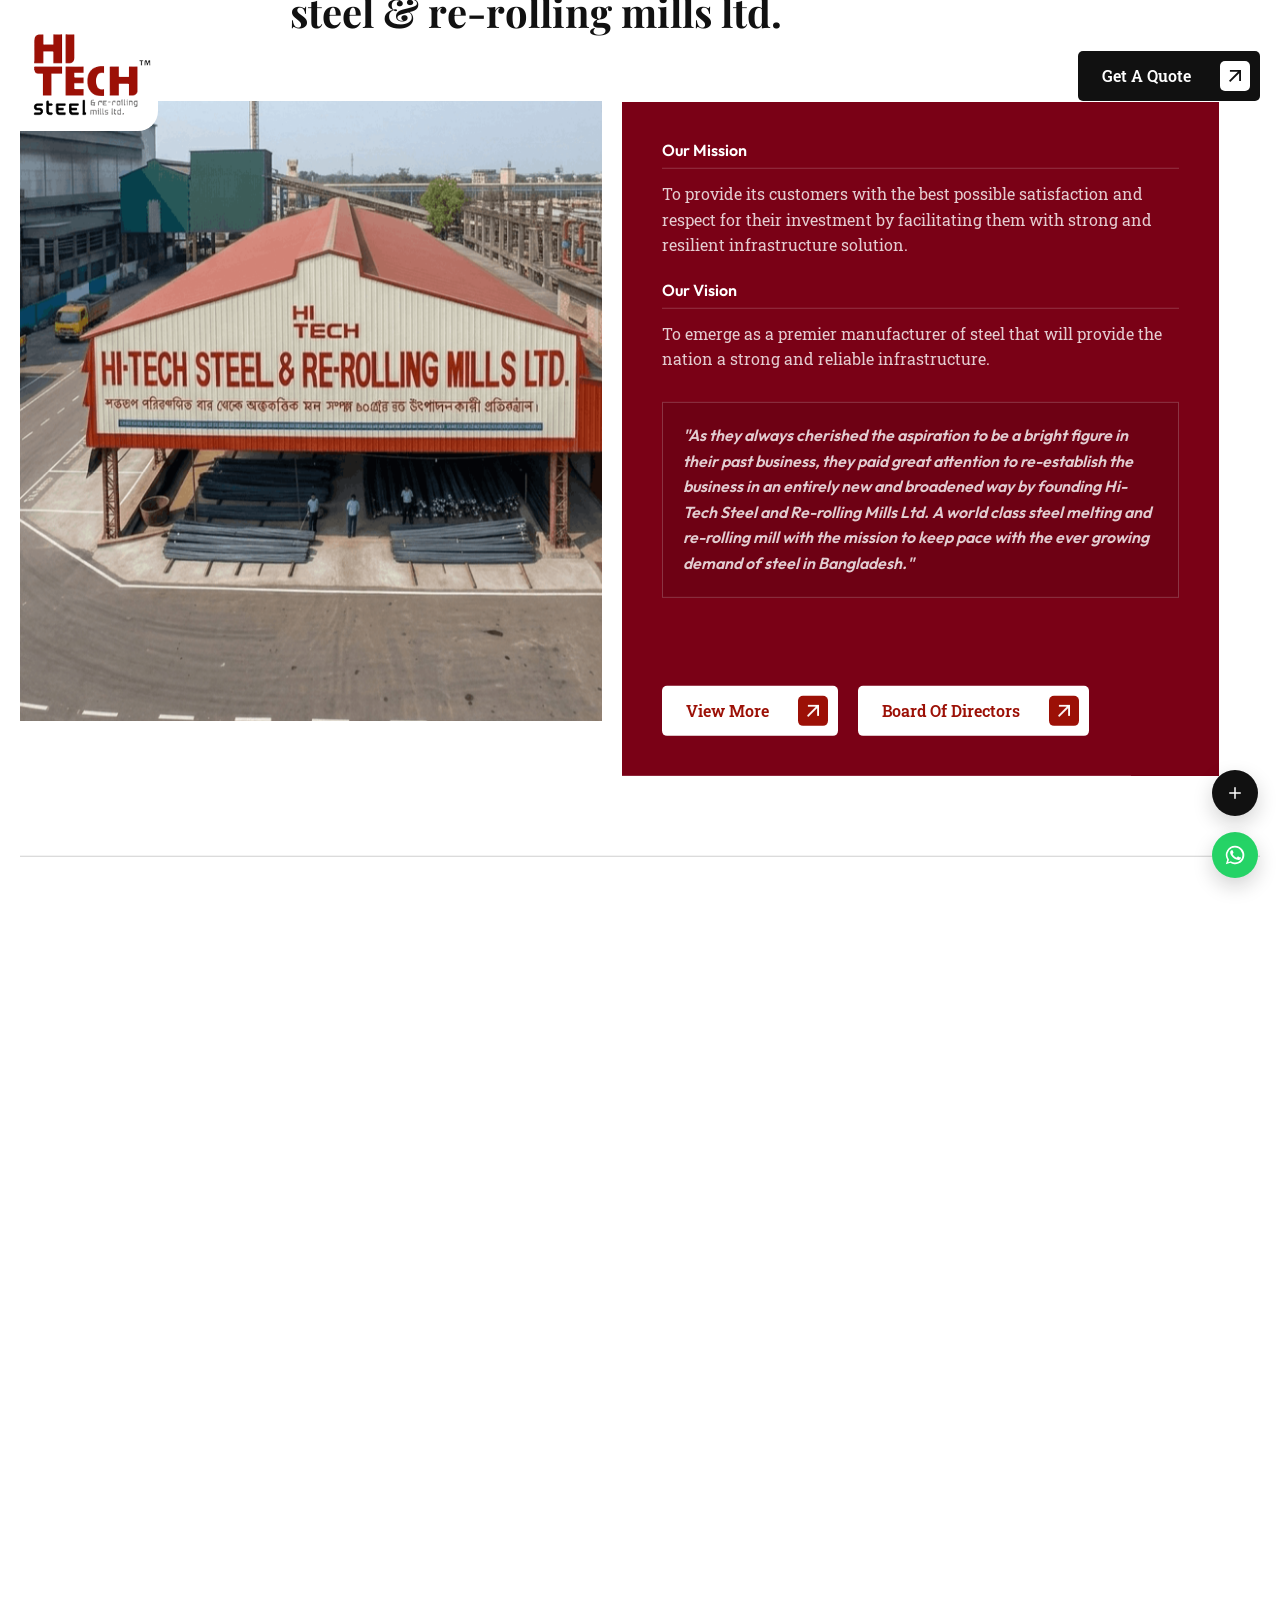
==== commit ea48a31e: "done done" ====
--- a/index.html
+++ b/index.html
@@ -5,15 +5,34 @@
     <meta charset="UTF-8">
     <meta name="viewport" content="width=device-width, initial-scale=1.0">
     <title>Hi-Tech Steel & Re-Rolling Mills</title>
-    <link rel="stylesheet" href="assets/reboot.css">
-    <link rel="stylesheet" href="assets/font.css">
-    <link rel="stylesheet" href="assets/slick.css">
+    <link rel="stylesheet" href="assets/css/reboot.css">
+    <link rel="stylesheet" href="assets/css/font.css">
+    <link rel="stylesheet" href="assets/css/slick.css">
     <link rel="stylesheet" href="assets/style.css">
 </head>
 
-<body>
-
-
+<body class="is-loading">
+
+    <div id="preloader">
+        <div class="gate gate-left"></div>
+        <div class="gate gate-right"></div>
+        <div class="pre-content" id="preContent">
+            <div class="pre-logo">
+                <span class="hi">HI&#8209;TECH</span>
+                <span class="sub">Steel &amp; Re&#8209;Rolling Mills</span>
+            </div>
+            <div class="rod-track">
+                <div class="rod-fill" id="rodFill">
+                    <span class="rod-glow"></span>
+                    <span class="spark s1"></span>
+                    <span class="spark s2"></span>
+                    <span class="spark s3"></span>
+                </div>
+            </div>
+            <div class="pre-percent"><span id="percentNum">0</span>%</div>
+            <div class="pre-caption">Rolling the strength for you</div>
+        </div>
+    </div>
     <!-- Start Header Area -->
 
     <header class="header">
@@ -23,7 +42,7 @@
                     <div class="header__left">
                         <div class="header__logo">
                             <a href="index.html">
-                                <img src="assets/logo.png" alt="Logo">
+                                <img src="assets/images/header/logo.png" alt="Logo">
                             </a>
                         </div>
                     </div>
@@ -34,17 +53,19 @@
                                 <li><a href="#product">Product</a></li>
                                 <li><a href="#manufacturer">Manufacturing</a></li>
                                 <li><a href="#sister">Sister Concerns</a></li>
+                                <li><a href="#hts-clients">Our Clients</a></li>
+                                <li><a href="csr.html">Csr</a></li>
                                 <li><a href="#media">Media</a></li>
-                                <li><a href="#">Contact</a></li>
+                                <li><a href="#contact">Contact</a></li>
                             </ul>
                         </div>
-                        <a href="#" class="btn btn-black">
+                        <a href="#contact" class="btn btn-black">
                             <span class="btn__left-arrow">
-                                <img src="assets/btn-arrow-white.svg" alt="Button">
+                                <img src="assets/images/icons/btn-arrow-white.svg" alt="Button">
                             </span>
                             <span class="btn__text">Get A Quote</span>
                             <span class="btn__right-arrow">
-                                <img src="assets/button-arrow-black.svg" alt="Button">
+                                <img src="assets/images/icons/button-arrow-black.svg" alt="Button">
                             </span>
                         </a>
                         <div class="header__hamburger-btn">
@@ -63,6 +84,47 @@
         </div>
     </header>
 
+    <!-- Mobile Menu Overlay -->
+    <div class="mobile-menu-overlay"></div>
+
+    <!-- Mobile Menu -->
+    <div class="mobile-menu">
+        <div class="mobile-menu__header">
+            <div class="mobile-menu__logo">
+                <a href="index.html">
+                    <img src="assets/images/header/logo.png" alt="Logo">
+                </a>
+            </div>
+            <div class="mobile-menu-close">
+                <svg xmlns="http://www.w3.org/2000/svg" width="20" height="20" viewBox="0 0 24 24" fill="none">
+                    <path d="M18 6L6 18M6 6L18 18" stroke="#111" stroke-width="2" stroke-linecap="round"
+                        stroke-linejoin="round" />
+                </svg>
+            </div>
+        </div>
+
+        <ul class="mobile-menu__list">
+            <li><a href="#about">About us</a></li>
+            <li><a href="#product">Product</a></li>
+            <li><a href="#manufacturer">Manufacturing</a></li>
+            <li><a href="#sister">Sister Concerns</a></li>
+            <li><a href="#hts-clients">Our Clients</a></li>
+            <li><a href="#csr.html">Csr</a></li>
+            <li><a href="#media">Media</a></li>
+            <li><a href="#contact">Contact</a></li>
+        </ul>
+
+        <a href="#contact" class="btn btn-black mobile-menu__btn">
+            <span class="btn__left-arrow">
+                <img src="assets/images/icons/btn-arrow-white.svg" alt="Button">
+            </span>
+            <span class="btn__text">Get A Quote</span>
+            <span class="btn__right-arrow">
+                <img src="assets/images/icons/button-arrow-black.svg" alt="Button">
+            </span>
+        </a>
+    </div>
+
     <!-- End Header Area -->
 
     <div id="smooth-wrapper">
@@ -74,14 +136,8 @@
 
                 <section class="hero">
                     <div class="hero__inner">
-                        <!-- <div class="hero__shape">
-                            <img src="assets/hero-shape.svg" alt="">
-                        </div> -->
                         <div class="hero__bg">
-                            <!-- <img src="assets/hero-bg.jpg" alt=""> -->
-                            <img src="assets/test-hero1.png" alt="">
-                            <!-- <img src="assets/hero-test2.png" alt=""> -->
-                            <!-- <img src="assets/hero-test3.png" alt=""> -->
+                            <img src="assets/images/hero/hitech-steel-banner.png" alt="">
                         </div>
                         <div class="hero__wrapper">
                             <div class="container">
@@ -91,12 +147,6 @@
                                             <h2> <em>Hi-Tech</em> Steel &</h2>
                                             <h2>Re-rolling mills</h2>
                                         </div>
-                                        <!-- <div class="hero__video">
-                                            <div class="hero__video-icon">
-                                                <img src="assets/hero-video-icon.svg" alt="">
-                                            </div>
-                                            <span> <em>Hi-Tech</em> <br> Corporate Video</span>
-                                        </div> -->
                                         <div class="hero__count-items">
                                             <div class="hero__count-item">
                                                 <h4>100 MT</h4>
@@ -119,20 +169,24 @@
                         <div class="hero__right">
                             <div class="hero__autplay-video-wrap">
                                 <div class="hero__autoplay-video">
-                                    <video playsinline="playsinline" autoplay="autoplay" muted="muted" loop="loop">
-                                        <source src="assets/intro.mp4" type="video/mp4">
-                                    </video>
-                                </div>
-                                <!-- <div class="hero__video-tag">
-                                                <span class="hero__video-tag-text at-char-animation">1,250°C — Reforming
-                                                    in progress</span>
-                                            </div> -->
+                                    <iframe width="100%" height="100%"
+                                        src="https://www.youtube.com/embed/1idA_hvktY0?autoplay=1&mute=1&loop=1&playlist=1idA_hvktY0&controls=1&modestbranding=1&rel=0"
+                                        title="YouTube video player" frameborder="0"
+                                        allow="accelerometer; autoplay; clipboard-write; encrypted-media; gyroscope; picture-in-picture; web-share"
+                                        referrerpolicy="strict-origin-when-cross-origin" allowfullscreen>
+                                    </iframe>
+                                </div>
+
+
+
                             </div>
                             <div class="hero__right-video-content">
                                 <p>World-class steel melting and re-rolling, from our 3-acre facility in
                                     Bhulta, Rupganj. Premium-grade bars, built to strengthen a nation.</p>
                             </div>
                         </div>
+
+
                     </div>
                 </section>
 
@@ -145,11 +199,8 @@
 
                 <section class="about" id="about">
                     <div class="about__inner">
-                        <!-- <div class="about__shape1">
-                            <img src="assets/about-shape1.svg" alt="">
-                        </div> -->
                         <div class="about__shape2">
-                            <img src="assets/about-shape2.svg" alt="">
+                            <img src="assets/images/about/hitech-steel-about-shape.svg" alt="">
                         </div>
                         <div class="about__container">
                             <div class="about__wrapper">
@@ -163,8 +214,8 @@
                                     </div>
                                     <div class="about__heading">
                                         <h2 class="reveal-text">Since the 1980s, the Rahman brothers have grown from the
-                                            iron and steel business to the garments industry with rahman knit garments
-                                            ltd., and later strengthened their legacy by establishing hi-tech steel &
+                                            iron and steel business to the garments industry with Rahman Knit Garments
+                                            ltd, and later strengthened their legacy by establishing Hi-Tech steel &
                                             re-rolling mills ltd.
 
                                         </h2>
@@ -173,56 +224,58 @@
                                 <div class="about__content">
                                     <div class="about__left">
 
-                                        <img src="assets/founder.jpg" alt="">
+                                        <img src="assets/images/about/hitech-steel-founder.jpg" alt="">
                                     </div>
                                     <div class="about__right">
-                                        <div class="about__tab-btns">
-                                            <div class="about__tab-btn active" data-btn="mission">
-                                                <p>Our Mission </p>
-                                            </div>
-                                            <div class="about__tab-btn" data-btn="vision">
-                                                <p>Our Vision</p>
-                                            </div>
-                                        </div>
                                         <div class="about__tab-items">
-                                            <div class="about__tab-item active" data-content="mission">
+                                            <!-- Mission Section -->
+                                            <div class="about__tab-item">
+                                                <h4 class="about__item-title">Our Mission</h4>
                                                 <p>To provide its customers with the best possible satisfaction and
                                                     respect for their investment by facilitating them with strong and
                                                     resilient infrastructure solution.</p>
                                             </div>
-                                            <div class="about__tab-item" data-content="vision">
+                                            <!-- Vision Section -->
+                                            <div class="about__tab-item">
+                                                <h4 class="about__item-title">Our Vision</h4>
                                                 <p>To emerge as a premier manufacturer of steel that will provide the
                                                     nation a strong and reliable infrastructure.</p>
                                             </div>
                                         </div>
+
                                         <div class="about__quets">
                                             <p>"As they always cherished the aspiration to be a bright figure in their
                                                 past business, they paid great attention to re-establish the business in
                                                 an entirely new and broadened way by founding Hi-Tech Steel and
-                                                Re-rolling Mills Ltd. a world-class steel melting and re-rolling mill
+                                                Re-rolling Mills Ltd. A world class steel melting and re-rolling mill
                                                 with the mission to keep pace with the ever growing demand of steel in
                                                 Bangladesh."</p>
                                         </div>
+
                                         <div class="about__btn-wrap">
                                             <div class="about__btns">
                                                 <a href="javascript:void(0)" class="btn btn-white"
                                                     id="aboutViewMoreBtn">
                                                     <span class="btn__left-arrow">
-                                                        <img src="assets/button-arrow-black.svg" alt="Button">
+                                                        <img src="assets/images/icons/button-arrow-black.svg"
+                                                            alt="Button">
                                                     </span>
                                                     <span class="btn__text">View More</span>
                                                     <span class="btn__right-arrow">
-                                                        <img src="assets/btn-arrow-white.svg" alt="Button">
+                                                        <img src="assets/images/icons/btn-arrow-white.svg" alt="Button">
                                                     </span>
                                                 </a>
-                                            </div>
-                                            <div class="about__achivemetns">
-                                                <div class="about__achivement">
-                                                    <img src="assets/achivement-batch1.svg" alt="">
-                                                </div>
-                                                <div class="about__achivement">
-                                                    <img src="assets/achivement-batch2.svg" alt="">
-                                                </div>
+                                                <a href="javascript:void(0)" class="btn btn-white"
+                                                    id="aboutViewDerectorMember">
+                                                    <span class="btn__left-arrow">
+                                                        <img src="assets/images/icons/button-arrow-black.svg"
+                                                            alt="Button">
+                                                    </span>
+                                                    <span class="btn__text">Board of Directors</span>
+                                                    <span class="btn__right-arrow">
+                                                        <img src="assets/images/icons/btn-arrow-white.svg" alt="Button">
+                                                    </span>
+                                                </a>
                                             </div>
                                         </div>
                                     </div>
@@ -233,6 +286,300 @@
                 </section>
 
                 <!-- End About  -->
+
+
+                <!-- Start Company Timeline Section -->
+                <section class="timeline-story" id="timeline-story">
+                    <div class="timeline-story__fluid-container">
+
+                        <!-- Section Header -->
+                        <div class="timeline-story__header">
+                            <h2 class="timeline-story__title">The Story Behind <br> <em>This Group of Companies</em>
+                            </h2>
+                        </div>
+
+                        <!-- Dynamic Timeline SVG Wrapper -->
+                        <div class="timeline-story__wrapper">
+
+                            <!-- SVG Serpentine Pipe (ViewBox: 1400 x 520) -->
+                            <svg class="timeline-svg" viewBox="0 0 1400 520" fill="none"
+                                xmlns="http://www.w3.org/2000/svg">
+                                <defs>
+                                    <linearGradient id="pipeGradient" x1="0%" y1="0%" x2="100%" y2="0%">
+                                        <stop offset="0%" stop-color="var(--brand, #9c1006)" />
+                                        <stop offset="50%" stop-color="#d90429" />
+                                        <stop offset="100%" stop-color="#800000" />
+                                    </linearGradient>
+                                </defs>
+
+                                <!-- Background Track Pipe (Vertical line removed) -->
+                                <path class="timeline-path-bg"
+                                    d="M 1200,110 H 220 C 120,110 120,310 220,310 H 1180 C 1280,310 1280,460 1180,460 H 1280"
+                                    stroke="#e9ecef" stroke-width="20" stroke-linecap="round" stroke-linejoin="round" />
+
+                                <!-- Animated Active Pipe (Vertical line removed) -->
+                                <path class="timeline-path-fill" id="timelinePathFill"
+                                    d="M 1200,110 H 220 C 120,110 120,310 220,310 H 1180 C 1280,310 1280,460 1180,460 H 1280"
+                                    stroke="url(#pipeGradient)" stroke-width="20" stroke-linecap="round"
+                                    stroke-linejoin="round" />
+                            </svg>
+
+                            <!-- Timeline Milestone Nodes Overlay -->
+                            <div class="timeline-nodes">
+
+                                <!-- ROW 1 (Right to Left) -->
+                                <div class="timeline-node timeline-node--top" style="left: 78.0%; top: 21.15%;"
+                                    data-progress="0.05">
+                                    <div class="timeline-node__pin"></div>
+                                    <div class="timeline-label-card tooltip-top">
+                                        <div class="timeline-label-card__logo">
+                                            <img src="assets/images/sister-consern/rkg/rkg-logo.png" alt="RKGL Logo">
+                                        </div>
+                                        <span class="timeline-label-card__year">1991</span>
+                                        <h4 class="timeline-label-card__title">RKGL Established</h4>
+                                    </div>
+                                </div>
+
+                                <div class="timeline-node timeline-node--top" style="left: 66.0%; top: 21.15%;"
+                                    data-progress="0.12">
+                                    <div class="timeline-node__pin"></div>
+                                    <div class="timeline-label-card tooltip-top">
+                                        <span class="timeline-label-card__year">1991</span>
+                                        <h4 class="timeline-label-card__title">1st Shipment</h4>
+                                    </div>
+                                </div>
+
+                                <div class="timeline-node timeline-node--top" style="left: 54.0%; top: 21.15%;"
+                                    data-progress="0.18">
+                                    <div class="timeline-node__pin"></div>
+                                    <div class="timeline-label-card tooltip-top">
+                                        <span class="timeline-label-card__year">1992</span>
+                                        <h4 class="timeline-label-card__title">Knitting Inaugurated</h4>
+                                    </div>
+                                </div>
+
+                                <div class="timeline-node timeline-node--top" style="left: 42.0%; top: 21.15%;"
+                                    data-progress="0.25">
+                                    <div class="timeline-node__pin"></div>
+                                    <div class="timeline-label-card tooltip-top">
+                                        <span class="timeline-label-card__year">2000</span>
+                                        <h4 class="timeline-label-card__title">Shifted To Self Compound</h4>
+                                    </div>
+                                </div>
+
+                                <div class="timeline-node timeline-node--top" style="left: 30.0%; top: 21.15%;"
+                                    data-progress="0.32">
+                                    <div class="timeline-node__pin"></div>
+                                    <div class="timeline-label-card tooltip-top">
+                                        <span class="timeline-label-card__year">2004</span>
+                                        <h4 class="timeline-label-card__title">Dyeing Commissioned</h4>
+                                    </div>
+                                </div>
+
+                                <div class="timeline-node timeline-node--top" style="left: 18.0%; top: 21.15%;"
+                                    data-progress="0.38">
+                                    <div class="timeline-node__pin"></div>
+                                    <div class="timeline-label-card tooltip-top">
+                                        <div class="timeline-label-card__logo">
+                                            <img src="assets/images/sister-consern/hospital/hospital-logo.svg"
+                                                alt="Hospital Logo">
+                                        </div>
+                                        <span class="timeline-label-card__year">2006</span>
+                                        <h4 class="timeline-label-card__title">Hospital Founded</h4>
+                                    </div>
+                                </div>
+
+                                <!-- ROW 2 (Left to Right) -->
+                                <div class="timeline-node timeline-node--bottom" style="left: 18.0%; top: 59.61%;"
+                                    data-progress="0.52">
+                                    <div class="timeline-node__pin"></div>
+                                    <div class="timeline-label-card tooltip-bottom">
+                                        <span class="timeline-label-card__year">2009</span>
+                                        <h4 class="timeline-label-card__title">Yarn Dyeing Established</h4>
+                                    </div>
+                                </div>
+
+                                <div class="timeline-node timeline-node--bottom" style="left: 30.0%; top: 59.61%;"
+                                    data-progress="0.60">
+                                    <div class="timeline-node__pin"></div>
+                                    <div class="timeline-label-card tooltip-bottom">
+                                        <div class="timeline-label-card__logo">
+                                            <img src="assets/images/header/logo.png" alt="Hi-Tech Logo">
+                                        </div>
+                                        <span class="timeline-label-card__year">2012</span>
+                                        <h4 class="timeline-label-card__title">Hi-Tech Acquired</h4>
+                                    </div>
+                                </div>
+
+                                <div class="timeline-node timeline-node--bottom" style="left: 42.0%; top: 59.61%;"
+                                    data-progress="0.68">
+                                    <div class="timeline-node__pin"></div>
+                                    <div class="timeline-label-card tooltip-bottom">
+                                        <div class="timeline-label-card__logo">
+                                            <img src="assets/images/sister-consern/hospital/hospital-logo.svg"
+                                                alt="Nursing Logo">
+                                        </div>
+                                        <span class="timeline-label-card__year">2016</span>
+                                        <h4 class="timeline-label-card__title">Nursing Institute Initiated</h4>
+                                    </div>
+                                </div>
+
+                                <div class="timeline-node timeline-node--bottom" style="left: 54.0%; top: 59.61%;"
+                                    data-progress="0.75">
+                                    <div class="timeline-node__pin"></div>
+                                    <div class="timeline-label-card tooltip-bottom">
+                                        <div class="timeline-label-card__logo">
+                                            <img src="assets/images/sister-consern/Maksuda/maksuda-logo.svg"
+                                                alt="Maksuda Logo">
+                                        </div>
+                                        <span class="timeline-label-card__year">2017</span>
+                                        <h4 class="timeline-label-card__title">Spinning Mill Acquisition</h4>
+                                    </div>
+                                </div>
+
+                                <div class="timeline-node timeline-node--bottom" style="left: 66.0%; top: 59.61%;"
+                                    data-progress="0.82">
+                                    <div class="timeline-node__pin"></div>
+                                    <div class="timeline-label-card tooltip-bottom">
+                                        <span class="timeline-label-card__year">2019</span>
+                                        <h4 class="timeline-label-card__title">Dyeing Expansion (Stenter)</h4>
+                                    </div>
+                                </div>
+
+                                <div class="timeline-node timeline-node--bottom" style="left: 78.0%; top: 59.61%;"
+                                    data-progress="0.90">
+                                    <div class="timeline-node__pin"></div>
+                                    <div class="timeline-label-card tooltip-bottom">
+                                        <span class="timeline-label-card__year">2019</span>
+                                        <h4 class="timeline-label-card__title">New Hospital Construction</h4>
+                                    </div>
+                                </div>
+
+                                <!-- ROW 3 End Point -->
+                                <div class="timeline-node timeline-node--bottom" style="left: 88.0%; top: 88.46%;"
+                                    data-progress="0.98">
+                                    <div class="timeline-node__pin timeline-node__pin--active"></div>
+                                    <div class="timeline-label-card tooltip-bottom">
+                                        <span class="timeline-label-card__year">Present</span>
+                                        <h4 class="timeline-label-card__title">And The Journey Continues...</h4>
+                                    </div>
+                                </div>
+
+                            </div>
+                        </div>
+
+                        <!-- Compact Companies Grid -->
+                        <div class="timeline-companies">
+
+                            <!-- Company 1 -->
+                            <div class="company-card">
+                                <div class="company-card__header">
+                                    <div class="company-card__brand">
+                                        <img src="assets/images/header/logo.png" alt="Hi-Tech Steel"
+                                            class="company-card__logo">
+                                        <div class="company-card__title-box">
+                                            <h3 class="company-card__name">Hi-Tech Steel</h3>
+                                            <span class="company-card__badge">Est. 2012</span>
+                                        </div>
+                                    </div>
+                                </div>
+                                <ul class="company-card__list">
+                                    <li>Producing Steel And Deformed Bar</li>
+                                    <li>Industry Leading 60G/ 420W Quality</li>
+                                    <li>A trusted brand for Corporate sales</li>
+                                    <li>120 Tons Capacity Per Day</li>
+                                    <li>100+ Employment</li>
+                                </ul>
+                                <div class="company-card__footer">
+                                    <span class="company-card__qr-text">Scan to visit website</span>
+                                    <img src="assets/images/sister-consern/hitech/quarcode.png" alt="QR Code"
+                                        class="company-card__qr">
+                                </div>
+                            </div>
+
+                            <!-- Company 2 -->
+                            <div class="company-card">
+                                <div class="company-card__header">
+                                    <div class="company-card__brand">
+                                        <img src="assets/images/sister-consern/rkg/rkg-logo.png"
+                                            alt="Rahman Knit Garments" class="company-card__logo">
+                                        <div class="company-card__title-box">
+                                            <h3 class="company-card__name">Rahman Knit Garments Ltd.</h3>
+                                            <span class="company-card__badge">Est. 1991</span>
+                                        </div>
+                                    </div>
+                                </div>
+                                <ul class="company-card__list">
+                                    <li>A vertical Setup & Composite Factory</li>
+                                    <li>6 Tons Knitting Capacity Per Day</li>
+                                    <li>11 Tons Dyeing Capacity Per Day</li>
+                                    <li>50,000+ Sewing Capacity Per Day</li>
+                                    <li>1200+ Employment</li>
+                                </ul>
+                                <div class="company-card__footer">
+                                    <span class="company-card__qr-text">Scan to visit website</span>
+                                    <img src="assets/images/sister-consern/rkg/quarcode.png" alt="QR Code"
+                                        class="company-card__qr">
+                                </div>
+                            </div>
+
+                            <!-- Company 3 -->
+                            <div class="company-card">
+                                <div class="company-card__header">
+                                    <div class="company-card__brand">
+                                        <img src="assets/images/sister-consern/Maksuda/maksuda-logo.svg"
+                                            alt="Maksuda Spinning" class="company-card__logo">
+                                        <div class="company-card__title-box">
+                                            <h3 class="company-card__name">Maksuda Spinning Mills Ltd.</h3>
+                                            <span class="company-card__badge">Est. 2017</span>
+                                        </div>
+                                    </div>
+                                </div>
+                                <ul class="company-card__list">
+                                    <li>State Of The Art Machinery</li>
+                                    <li>Best Quality Raw Cotton Selection</li>
+                                    <li>52,000 Spindles</li>
+                                    <li>Export Unit: 20 Tons per Day</li>
+                                    <li>1000+ Employment</li>
+                                </ul>
+                                <div class="company-card__footer">
+                                    <span class="company-card__qr-text">Scan to visit website</span>
+                                    <img src="assets/images/sister-consern/Maksuda/quarcode.png" alt="QR Code"
+                                        class="company-card__qr">
+                                </div>
+                            </div>
+
+                            <!-- Company 4 -->
+                            <div class="company-card">
+                                <div class="company-card__header">
+                                    <div class="company-card__brand">
+                                        <img src="assets/images/sister-consern/hospital/hospital-logo.svg"
+                                            alt="Hospital & Institute" class="company-card__logo">
+                                        <div class="company-card__title-box">
+                                            <h3 class="company-card__name">Hospital & Nursing Institute</h3>
+                                            <span class="company-card__badge">Est. 2016</span>
+                                        </div>
+                                    </div>
+                                </div>
+                                <ul class="company-card__list">
+                                    <li>Non-Profitable Organisation (CSR)</li>
+                                    <li>Minimum Cost Healthcare Services</li>
+                                    <li>25 Doctors & 50 Nurses At Service</li>
+                                    <li>Full Nursing Institute Facility</li>
+                                    <li>Women Empowerment In Village</li>
+                                </ul>
+                                <div class="company-card__footer">
+                                    <span class="company-card__qr-text">Scan to visit website</span>
+                                    <img src="assets/images/sister-consern/hospital/quarcode.png" alt="QR Code"
+                                        class="company-card__qr">
+                                </div>
+                            </div>
+
+                        </div>
+
+                    </div>
+                </section>
+                <!-- End Company Timeline Section -->
 
 
 
@@ -241,7 +588,7 @@
                 <section class="product" id="product">
                     <div class="product__inner">
                         <div class="product__shape">
-                            <img src="assets/about-shape2.svg" alt="">
+                            <img src="assets/images/about/hitech-steel-about-shape.svg" alt="">
                         </div>
                         <div class="product-container">
                             <div class="product__wrapper">
@@ -256,18 +603,92 @@
                                 </div>
                                 <div class="product__content">
                                     <div class="product__items">
-                                        <div class="product__item" data-modal-image="assets/product2.jpg"
-                                            data-tag="Raw Material" data-title="HMS1 Premium Quality Scrap"
-                                            data-description="Quality of scrap determines the quality of steel. In this regard, Hi-Tech Steel and Re-rolling Mills Ltd. emphasizes on choosing the best available scrap for quality production. Hi-Tech uses HMS1 (Heavy Melting Scrap 1), the premium quality and universally accredited scrap, ensuring that every bar starts with the best possible raw material. This commitment to premium sourcing gives the finished products superior weldability, better rib pattern for bonding with concrete, and proper bendability according to BDS standard."
+                                        <!-- Product 01 (New Addition) -->
+                                        <div class="product__item" data-modal-image="assets/images/products/01.jpeg"
+                                            data-tag="Deformed Bar" data-title="Deformed Bar Sizes & Standards"
+                                            data-description="Hi-Tech Steel & Re-Rolling Mills Ltd. produces Grade 60-400 Deformed Bars adhering strictly to top international and national specifications including ASTM, BS, JIS, and BDS standards. Available in standard sizes ranging from 8mm to 32mm, as well as customized sizes according to project requirements."
                                             data-info='[
-                        {"label":"Scrap Grade","value":"HMS1 (Heavy Melting Scrap 1)"},
-                        {"label":"Quality","value":"Universally Accredited"},
-                        {"label":"Induction Furnace","value":"8 Metric Ton Capacity"},
-                        {"label":"Manufacturer","value":"Megatherm Furnaces Pvt. Ltd., India"}
-                     ]'>
+                                {"label":"Available Sizes","value":"8mm — 32mm (Custom available)"},
+                                {"label":"ASTM Standard","value":"ASTM A615 / A615M-96a"},
+                                {"label":"British Standard","value":"BS 4449: 1998"},
+                                {"label":"Bangladesh Standard","value":"BDS 1313: 1991"}
+                             ]'>
                                             <div class="product-card">
                                                 <div class="product-card__left">
                                                     <h3>01</h3>
+                                                    <div class="product-card__content">
+                                                        <h4>Deformed Bar Sizes & Standards</h4>
+                                                        <p>Conforming to ASTM, BS, JIS, and BDS standards, engineered
+                                                            for maximum structural reliability and available in various
+                                                            custom dimensions.</p>
+                                                    </div>
+                                                    <div class="product-card__info-box">
+                                                        <div class="product-card__info">
+                                                            <p>Available Sizes</p>
+                                                            <span>8mm — 32mm</span>
+                                                        </div>
+                                                        <div class="product-card__info">
+                                                            <p>ASTM Standard</p>
+                                                            <span>ASTM A615 / A615M-96a</span>
+                                                        </div>
+                                                        <div class="product-card__info">
+                                                            <p>British Standard</p>
+                                                            <span>BS 4449: 1998</span>
+                                                        </div>
+                                                        <div class="product-card__info">
+                                                            <p>Bangladesh Standard</p>
+                                                            <span>BDS 1313: 1991</span>
+                                                        </div>
+                                                    </div>
+                                                    <div class="product-card__btns">
+                                                        <a href="javascript:void(0)" class="btn btn-white">
+                                                            <span class="btn__left-arrow">
+                                                                <img src="assets/images/icons/button-arrow-black.svg"
+                                                                    alt="Button">
+                                                            </span>
+                                                            <span class="btn__text">View Details</span>
+                                                            <span class="btn__right-arrow">
+                                                                <img src="assets/images/icons/btn-arrow-white.svg"
+                                                                    alt="Button">
+                                                            </span>
+                                                        </a>
+                                                        <a href="https://wa.me/8801877744541" target="_blank"
+                                                            class="btn btn-white product-card__price-chart">
+                                                            <span class="btn__left-arrow">
+                                                                <img src="assets/images/icons/button-arrow-black.svg"
+                                                                    alt="Button">
+                                                            </span>
+                                                            <span class="btn__text">Price Chart</span>
+                                                            <span class="btn__right-arrow">
+                                                                <img src="assets/images/icons/btn-arrow-white.svg"
+                                                                    alt="Button">
+                                                            </span>
+                                                        </a>
+                                                    </div>
+                                                </div>
+                                                <div class="product-card__right">
+                                                    <div class="product__card-img">
+                                                        <img src="assets/images/products/01.jpeg" alt="">
+                                                    </div>
+                                                    <span class="product-card__badge">Deformed Bar</span>
+                                                </div>
+                                            </div>
+                                        </div>
+
+                                        <!-- Product 02 -->
+                                        <div class="product__item"
+                                            data-modal-image="assets/images/why-hitech/hitech-steel2.png"
+                                            data-tag="Raw Material" data-title="HMS1 Premium Quality Scrap"
+                                            data-description="Quality of scrap determines the quality of steel. In this regard, Hi-Tech Steel and Re-rolling Mills Ltd. Emphasizes on choosing the best available scrap for quality production. Hi-Tech uses HMS1 (Heavy Melting Scrap 1), the premium quality and universally accredited scrap, ensuring that every bar starts with the best possible raw material. This commitment to premium sourcing gives the finished products superior weldability, better rib pattern for bonding with concrete, and proper bendability according to BDS standard."
+                                            data-info='[
+                                {"label":"Scrap Grade","value":"HMS1 (Heavy Melting Scrap 1)"},
+                                {"label":"Quality","value":"Universally Accredited"},
+                                {"label":"Induction Furnace","value":"8 Metric Ton Capacity"},
+                                {"label":"Manufacturer","value":"Megatherm Furnaces Pvt. Ltd., India"}
+                             ]'>
+                                            <div class="product-card">
+                                                <div class="product-card__left">
+                                                    <h3>02</h3>
                                                     <div class="product-card__content">
                                                         <h4>HMS1 Premium Quality Scrap</h4>
                                                         <p>Quality of scrap determines the quality of steel. Hi-Tech
@@ -295,44 +716,52 @@
                                                     <div class="product-card__btns">
                                                         <a href="javascript:void(0)" class="btn btn-white">
                                                             <span class="btn__left-arrow">
-                                                                <img src="assets/button-arrow-black.svg" alt="Button">
+                                                                <img src="assets/images/icons/button-arrow-black.svg"
+                                                                    alt="Button">
                                                             </span>
-                                                            <span class="btn__text">View Deatils</span>
+                                                            <span class="btn__text">View Details</span>
                                                             <span class="btn__right-arrow">
-                                                                <img src="assets/btn-arrow-white.svg" alt="Button">
+                                                                <img src="assets/images/icons/btn-arrow-white.svg"
+                                                                    alt="Button">
                                                             </span>
                                                         </a>
-                                                        <a href="javascript:void(0)" class="btn btn-white">
+                                                        <a href="https://wa.me/8801877744541" target="_blank"
+                                                            class="btn btn-white product-card__price-chart">
                                                             <span class="btn__left-arrow">
-                                                                <img src="assets/button-arrow-black.svg" alt="Button">
+                                                                <img src="assets/images/icons/button-arrow-black.svg"
+                                                                    alt="Button">
                                                             </span>
-                                                            <span class="btn__text">Buet Tested</span>
+                                                            <span class="btn__text">Price Chart</span>
                                                             <span class="btn__right-arrow">
-                                                                <img src="assets/btn-arrow-white.svg" alt="Button">
+                                                                <img src="assets/images/icons/btn-arrow-white.svg"
+                                                                    alt="Button">
                                                             </span>
                                                         </a>
                                                     </div>
                                                 </div>
                                                 <div class="product-card__right">
                                                     <div class="product__card-img">
-                                                        <img src="assets/product2.jpg" alt="">
+                                                        <img src="assets/images/why-hitech/hitech-steel2.png" alt="">
                                                     </div>
                                                     <span class="product-card__badge">Raw Material</span>
                                                 </div>
                                             </div>
                                         </div>
-                                        <div class="product__item" data-modal-image="assets/product1.jpg"
-                                            data-tag="8mm — 32mm" data-title="Grade 60-400 Deformed Bar"
+
+                                        <!-- Product 03 -->
+                                        <div class="product__item"
+                                            data-modal-image="assets/images/products/product1.jpg" data-tag="8mm — 32mm"
+                                            data-title="Grade 60-400 Deformed Bar"
                                             data-description="Hi-Tech's Grade 60-400 Deformed Bars are manufactured through an automated Re-Rolling Mill with a high capacity of 100 metric tons production per day. Deformed steel bars produced in this re-rolling mill are highly suitable for construction of any infrastructure in respect of quality and accuracy in weight. Available in sizes 8mm, 10mm, 12mm, 16mm, 20mm, 22mm, 25mm, 28mm and 32mm, and also according to customers' requirements."
                                             data-info='[
-                        {"label":"Yield Strength Min.","value":"415 N/mm\u00b2 (60,000 Psi)"},
-                        {"label":"Tensile Strength Min.","value":"624 N/mm\u00b2 (90,000 Psi)"},
-                        {"label":"Elongation Min.","value":"14%"},
-                        {"label":"Available Sizes","value":"8mm — 32mm"}
-                     ]'>
+                                {"label":"Yield Strength Min.","value":"415 N/mm\u00b2 (60,000 Psi)"},
+                                {"label":"Tensile Strength Min.","value":"624 N/mm\u00b2 (90,000 Psi)"},
+                                {"label":"Elongation Min.","value":"14%"},
+                                {"label":"Available Sizes","value":"8mm — 32mm"}
+                             ]'>
                                             <div class="product-card">
                                                 <div class="product-card__left">
-                                                    <h3>02</h3>
+                                                    <h3>03</h3>
                                                     <div class="product-card__content">
                                                         <h4>Grade 60-400 deformed bar</h4>
                                                         <p>Premium deformed steel bars for construction of any
@@ -354,50 +783,58 @@
                                                         </div>
                                                         <div class="product-card__info">
                                                             <p>Phosphorus (P)</p>
-                                                            <span>0.05 ma</span>
+                                                            <span>0.05 max</span>
                                                         </div>
                                                     </div>
                                                     <div class="product-card__btns">
                                                         <a href="javascript:void(0)" class="btn btn-white">
                                                             <span class="btn__left-arrow">
-                                                                <img src="assets/button-arrow-black.svg" alt="Button">
+                                                                <img src="assets/images/icons/button-arrow-black.svg"
+                                                                    alt="Button">
                                                             </span>
-                                                            <span class="btn__text">View Deatils</span>
+                                                            <span class="btn__text">View Details</span>
                                                             <span class="btn__right-arrow">
-                                                                <img src="assets/btn-arrow-white.svg" alt="Button">
+                                                                <img src="assets/images/icons/btn-arrow-white.svg"
+                                                                    alt="Button">
                                                             </span>
                                                         </a>
-                                                        <a href="javascript:void(0)" class="btn btn-white">
+                                                        <a href="https://wa.me/8801877744541" target="_blank"
+                                                            class="btn btn-white product-card__price-chart">
                                                             <span class="btn__left-arrow">
-                                                                <img src="assets/button-arrow-black.svg" alt="Button">
+                                                                <img src="assets/images/icons/button-arrow-black.svg"
+                                                                    alt="Button">
                                                             </span>
-                                                            <span class="btn__text">Buet Tested</span>
+                                                            <span class="btn__text">Price Chart</span>
                                                             <span class="btn__right-arrow">
-                                                                <img src="assets/btn-arrow-white.svg" alt="Button">
+                                                                <img src="assets/images/icons/btn-arrow-white.svg"
+                                                                    alt="Button">
                                                             </span>
                                                         </a>
                                                     </div>
                                                 </div>
                                                 <div class="product-card__right">
                                                     <div class="product__card-img">
-                                                        <img src="assets/product1.jpg" alt="">
+                                                        <img src="assets/images/products/product1.jpg" alt="">
                                                     </div>
                                                     <span class="product-card__badge">8mm — 32mm</span>
                                                 </div>
                                             </div>
                                         </div>
-                                        <div class="product__item" data-modal-image="assets/product3.jpg"
+
+                                        <!-- Product 04 -->
+                                        <div class="product__item"
+                                            data-modal-image="assets/images/products/product3.jpg"
                                             data-tag="MS Sections" data-title="Structural Steel Sections"
                                             data-description="Hi-Tech Steel & Re-rolling Mills Ltd. manufactures premium structural steel with a mission of providing the nation with strong and durable infrastructure. Our 10-inch Finishing Mill has a Continuous Bearing Mill of 2 stands driven by 400HP Slipring Induction Motor, capable of producing about 10 MT deformed bars per hour. The Cold Shearing Machine cuts bars to desired lengths for precise project requirements."
                                             data-info='[
-                        {"label":"Standards","value":"ASTM A615 / BS 4449 / JIS G 3112 / BDS 1313"},
-                        {"label":"Length","value":"11–13 meters (normally available)"},
-                        {"label":"Finishing Mill","value":"10-inch, 400HP Motor"},
-                        {"label":"Delivery","value":"Within 24 hours after order confirmation"}
-                     ]'>
+                                {"label":"Standards","value":"ASTM A615 / BS 4449 / JIS G 3112 / BDS 1313"},
+                                {"label":"Length","value":"11–13 meters (normally available)"},
+                                {"label":"Finishing Mill","value":"10-inch, 400HP Motor"},
+                                {"label":"Delivery","value":"Within 24 hours after order confirmation"}
+                             ]'>
                                             <div class="product-card">
                                                 <div class="product-card__left">
-                                                    <h3>03</h3>
+                                                    <h3>04</h3>
                                                     <div class="product-card__content">
                                                         <h4>Structural Steel Sections</h4>
                                                         <p>Strong and durable structural steel for building the nation's
@@ -424,32 +861,38 @@
                                                     <div class="product-card__btns">
                                                         <a href="javascript:void(0)" class="btn btn-white">
                                                             <span class="btn__left-arrow">
-                                                                <img src="assets/button-arrow-black.svg" alt="Button">
+                                                                <img src="assets/images/icons/button-arrow-black.svg"
+                                                                    alt="Button">
                                                             </span>
-                                                            <span class="btn__text">View Deatils</span>
+                                                            <span class="btn__text">View Details</span>
                                                             <span class="btn__right-arrow">
-                                                                <img src="assets/btn-arrow-white.svg" alt="Button">
+                                                                <img src="assets/images/icons/btn-arrow-white.svg"
+                                                                    alt="Button">
                                                             </span>
                                                         </a>
-                                                        <a href="javascript:void(0)" class="btn btn-white">
+                                                        <a href="https://wa.me/8801877744541" target="_blank"
+                                                            class="btn btn-white product-card__price-chart">
                                                             <span class="btn__left-arrow">
-                                                                <img src="assets/button-arrow-black.svg" alt="Button">
+                                                                <img src="assets/images/icons/button-arrow-black.svg"
+                                                                    alt="Button">
                                                             </span>
-                                                            <span class="btn__text">Buet Tested</span>
+                                                            <span class="btn__text">Price Chart</span>
                                                             <span class="btn__right-arrow">
-                                                                <img src="assets/btn-arrow-white.svg" alt="Button">
+                                                                <img src="assets/images/icons/btn-arrow-white.svg"
+                                                                    alt="Button">
                                                             </span>
                                                         </a>
                                                     </div>
                                                 </div>
                                                 <div class="product-card__right">
                                                     <div class="product__card-img">
-                                                        <img src="assets/product3.jpg" alt="">
+                                                        <img src="assets/images/products/product3.jpg" alt="">
                                                     </div>
                                                     <span class="product-card__badge">MS Sections</span>
                                                 </div>
                                             </div>
                                         </div>
+
                                     </div>
                                 </div>
                             </div>
@@ -458,6 +901,7 @@
                 </section>
 
                 <!-- End Product -->
+
 
 
                 <!-- Start Why Hitech -->
@@ -465,7 +909,7 @@
                 <section class="why-hitech">
                     <div class="why-hitech__inner">
                         <div class="why-hitech__shape">
-                            <img src="assets/why-hitech-shape.svg" alt="">
+                            <img src="assets/images/why-hitech/why-hitech-shape.svg" alt="">
                         </div>
                         <div class="why-hitech__container">
                             <div class="why-hitech__wrapper">
@@ -481,60 +925,76 @@
                                     </div>
                                     <div class="why-hitech__img-box">
                                         <div class="why-hitech__img" data-img="hitechImg1">
-                                            <img src="assets/why-hitech1.jpg" alt="">
+                                            <img src="assets/images/why-hitech/re-why-hitech1.jpg" alt="">
                                         </div>
                                         <div class="why-hitech__img" data-img="hitechImg2">
-                                            <img src="assets/why-hitech2.jpg" alt="">
+                                            <img src="assets/images/why-hitech/re-why-hitech2.jpg" alt="">
                                         </div>
                                         <div class="why-hitech__img" data-img="hitechImg3">
-                                            <img src="assets/why-hitech3.jpg" alt="">
+                                            <img src="assets/images/why-hitech/re-why-hitech3.jpg" alt="">
                                         </div>
                                         <div class="why-hitech__img" data-img="hitechImg4">
-                                            <img src="assets/why-hitech2.jpg" alt="">
+                                            <img src="assets/images/why-hitech/re-why-hitech4.jpg" alt="">
                                         </div>
                                         <div class="why-hitech__img" data-img="hitechImg5">
-                                            <img src="assets/why-hitech5.png" alt="">
+                                            <img src="assets/images/why-hitech/hitech-steel4.png" alt="">
                                         </div>
                                     </div>
                                 </div>
 
                                 <div class="why-hitech__right">
                                     <div class="why-hitech__items">
+                                        <!-- Item 01: Quick Delivery -->
                                         <div class="why-hitech__item" data-content="hitechImg1">
                                             <div class="why-hitech__item-left">
-                                                <h4 class="at-char-animation">Strength You Trust</h4>
-                                                <p>Grade 60-400 deformed bars with yield strength minimum 415 N/mm²
-                                                    (60,000 Psi), ultimate tensile strength minimum 624 N/mm² (90,000
-                                                    Psi) and 14% elongation minimum tested to ASTM A615 standards.</p>
+                                                <h4 class="at-char-animation">Quick Delivery</h4>
+                                                <p>We are strictly committed to ensure Quick Delivery of our products.
+                                                    We have utmost attempt to deliver the goods within 24 hours after
+                                                    Order confirmation.</p>
                                             </div>
                                             <div class="why-hitech__number">
                                                 <h5>01</h5>
                                             </div>
                                         </div>
+
+                                        <!-- Item 02: Superior Weldability -->
                                         <div class="why-hitech__item" data-content="hitechImg2">
                                             <div class="why-hitech__item-left">
-                                                <h4 class="at-char-animation">Premium Quality Scrap</h4>
-                                                <p>Quality of scrap determines the quality of steel. Hi-Tech uses HMS1
-                                                    (Heavy Melting Scrap 1) the premium quality and universally
-                                                    accredited scrap ensuring superior weldability and proper
-                                                    bendability per BDS standard.</p>
+                                                <h4 class="at-char-animation">Superior Weldability</h4>
+                                                <p>Superior weldability compared to conventional deformed bars.</p>
                                             </div>
                                             <div class="why-hitech__number">
                                                 <h5>02</h5>
                                             </div>
                                         </div>
+
+                                        <!-- Item 03: Better Rib Pattern -->
                                         <div class="why-hitech__item" data-content="hitechImg3">
                                             <div class="why-hitech__item-left">
-                                                <h4 class="at-char-animation">Universally Certified</h4>
-                                                <p>Products comply with ASTM A615/A615M-96a (American), BS 4449:1998
-                                                    (British), JIS G 3112:1987 (Japanese), and BDS 1313:1991
-                                                    (Bangladesh) international and national standard specifications.</p>
+                                                <h4 class="at-char-animation">Better Rib Pattern</h4>
+                                                <p>Better rib pattern on Hi-Tech's deformed bars ensures better bonding
+                                                    with concrete.</p>
                                             </div>
                                             <div class="why-hitech__number">
                                                 <h5>03</h5>
                                             </div>
                                         </div>
+
+                                        <!-- Item 04: Proper Bendability -->
                                         <div class="why-hitech__item" data-content="hitechImg4">
+                                            <div class="why-hitech__item-left">
+                                                <h4 class="at-char-animation">Proper Bendability</h4>
+                                                <p>Hi-Tech's deformed bar can be bent to the exact angle according to
+                                                    BDS standard, which means the products of Hi-Tech have the proper
+                                                    bendability.</p>
+                                            </div>
+                                            <div class="why-hitech__number">
+                                                <h5>04</h5>
+                                            </div>
+                                        </div>
+
+                                        <!-- Item 05: Spectromax -->
+                                        <div class="why-hitech__item" data-content="hitechImg5">
                                             <div class="why-hitech__item-left">
                                                 <h4 class="at-char-animation">Spectromax</h4>
                                                 <p>In this regard, the company has set up world class machineries both
@@ -545,27 +1005,7 @@
                                                     laboratory of Hi-Tech Steel & Re-Rolling Mills Ltd.</p>
                                             </div>
                                             <div class="why-hitech__number">
-                                                <h5>04</h5>
-                                            </div>
-                                        </div>
-                                        <div class="why-hitech__item" data-content="hitechImg5">
-                                            <div class="why-hitech__item-left">
-                                                <h4 class="at-char-animation">Turning Air Pollution into Global Exports
-                                                </h4>
-                                                <p>​At Hi-Tech Steel & Re-Rolling Mills, we protect local air quality by
-                                                    operating a state-of-the-art Industrial Baghouse Filtration System.
-                                                    This advanced equipment traps fine carbon dust and particulate
-                                                    emissions directly from our furnaces before they can pollute the
-                                                    surrounding environment. Instead of generating local waste, we
-                                                    capture and process these high-purity carbon byproducts into
-                                                    valuable raw materials. We then export this collected carbon
-                                                    internationally, driving a sustainable circular economy while
-                                                    keeping Bangladesh’s air clean. By choosing our steel, you are
-                                                    supporting high-performance manufacturing that actively preserves
-                                                    our environment.</p>
-                                            </div>
-                                            <div class="why-hitech__number">
-                                                <h5>04</h5>
+                                                <h5>05</h5>
                                             </div>
                                         </div>
                                     </div>
@@ -580,14 +1020,13 @@
 
 
                 <!-- Start Manufacturing -->
-
                 <section class="manufacturing" id="manufacturer">
                     <div class="manufacturing__inner">
                         <div class="manufacturing__shape1">
-                            <img src="assets/manufacturing-shape1.svg" alt="">
+                            <img src="assets/images/manufacturer/manufacturing-shape1.svg" alt="">
                         </div>
                         <div class="manufacturing__shape2">
-                            <img src="assets/manufacturing-shape2.svg" alt="">
+                            <img src="assets/images/manufacturer/manufacturing-shape2.svg" alt="">
                         </div>
                         <div class="manufacturing__container">
                             <div class="manufacturing__wrapper">
@@ -603,136 +1042,142 @@
                                 <div class="manufacturing__content">
                                     <div class="manufacturing__items">
 
-                                        <!-- 1 ============================================================ -->
-                                        <div class="manufacturing__item" data-modal-image="assets/mgf1.png"
-                                            data-tag="8 MT Capacity" data-title="Induction Melting Furnace"
-                                            data-description="Hi-Tech has an Induction Melting Furnace with a capacity of 8 Metric ton. This high capacity unit is manufactured by Megatherm Furnaces Pvt. Ltd., India. Scraps are melted into liquid steel here. The electromagnetic coil heats the charge to roughly 1,600°C, and once fully molten, the melt is sampled and sent for spectrometric analysis so carbon, manganese and silicon levels can be corrected before tapping."
-                                            data-info='[
-                                {"label":"Furnace Capacity","value":"8 Metric Ton"},
-                                {"label":"Manufacturer","value":"Megatherm Furnaces Pvt. Ltd., India"},
-                                {"label":"Melting Temperature","value":"~1,600°C"},
-                                {"label":"Output","value":"Molten Steel / Cast Billets"}
-                             ]'>
+                                        <!-- Item 1 -->
+                                        <div class="manufacturing__item">
                                             <div class="manufacturing__item-left">
                                                 <div class="manufacturing__icon">
-                                                    <img src="assets/manufacturing-icon2.svg" alt="">
+                                                    <img src="assets/images/manufacturer/manufacturing-icon2.svg"
+                                                        alt="">
                                                 </div>
                                                 <div class="manufacturing__text">
                                                     <h4 class="at-char-animation">Induction Melting Furnace</h4>
                                                     <p>Hi-Tech has an Induction Melting Furnace with a capacity of 8
                                                         Metric ton. This high capacity unit is manufactured by Megatherm
                                                         Furnaces Pvt. Ltd., India. Scraps are melted into liquid steel
-                                                        here.</p>
-                                                </div>
-                                                <div class="manufacturing__btn">
-                                                    <a href="javascript:void(0)" class="btn btn-white">
-                                                        <span class="btn__left-arrow">
-                                                            <img src="assets/button-arrow-black.svg" alt="Button">
-                                                        </span>
-                                                        <span class="btn__text">View More</span>
-                                                        <span class="btn__right-arrow">
-                                                            <img src="assets/btn-arrow-white.svg" alt="Button">
-                                                        </span>
-                                                    </a>
-                                                </div>
+                                                        here. The electromagnetic coil heats the charge to roughly
+                                                        1,600°C, and once fully molten, the melt is sampled and sent for
+                                                        spectrometric analysis so carbon, manganese and silicon levels
+                                                        can be corrected before tapping.</p>
+                                                </div>
+                                                <ul class="manufacturing__info">
+                                                    <li><span class="manufacturing__info-label">Furnace
+                                                            Capacity</span><span class="manufacturing__info-value">8
+                                                            Metric Ton</span></li>
+                                                    <li><span class="manufacturing__info-label">Manufacturer</span><span
+                                                            class="manufacturing__info-value">Megatherm Furnaces Pvt.
+                                                            Ltd., India</span></li>
+                                                    <li><span class="manufacturing__info-label">Melting
+                                                            Temperature</span><span
+                                                            class="manufacturing__info-value">~1,600°C</span></li>
+                                                    <li><span class="manufacturing__info-label">Output</span><span
+                                                            class="manufacturing__info-value">Molten Steel / Cast
+                                                            Billets</span></li>
+                                                </ul>
                                             </div>
                                             <div class="manufacturing__item-right">
-                                                <img src="assets/mgf1.png" alt="">
-                                            </div>
-                                        </div>
-
-                                        <!-- 2 ============================================================ -->
-                                        <div class="manufacturing__item" data-modal-image="assets/mfg2.jpg"
-                                            data-tag="8 MT Capacity" data-title="Continuous casting machine
-" data-description="Hi-Tech has an Induction Melting Furnace with a capacity of 8 Metric ton. This high capacity unit is manufactured by Megatherm Furnaces Pvt. Ltd., India. Scraps are melted into liquid steel here. The electromagnetic coil heats the charge to roughly 1,600°C, and once fully molten, the melt is sampled and sent for spectrometric analysis so carbon, manganese and silicon levels can be corrected before tapping. The plant operates 3 furnaces of 8 Metric Ton capacity each, allowing uninterrupted production to run continuously without downtime."
-                                            data-info='[
-                                {"label":"Furnace Capacity","value":"8 Metric Ton"},
-                                {"label":"Manufacturer","value":"Megatherm Furnaces Pvt. Ltd., India"},
-                                {"label":"Melting Temperature","value":"~1,600°C"},
-                                {"label":"Output","value":"Molten Steel / Cast Billets"},
-                                {"label":"Furnace Configuration","value":"3 x 8 Metric Ton Furnaces for Uninterrupted Production"}
-                             ]'>
+                                                <span class="manufacturing__tag">8 MT Capacity</span>
+                                                <img src="assets/images/manufacturer/mgf1.png"
+                                                    alt="Induction Melting Furnace">
+                                            </div>
+                                        </div>
+
+                                        <!-- Item 2 -->
+                                        <div class="manufacturing__item">
                                             <div class="manufacturing__item-left">
                                                 <div class="manufacturing__icon">
-                                                    <img src="assets/manufacturing-icon2.svg" alt="">
+                                                    <img src="assets/images/manufacturer/manufacturing-icon2.svg"
+                                                        alt="">
                                                 </div>
                                                 <div class="manufacturing__text">
-                                                    <h4 class="at-char-animation">Continuous casting machine</h4>
-                                                    <p>Hi-Tech has an Induction Melting Furnace with a capacity of 8
-                                                        Metric ton. This high capacity unit is manufactured by Megatherm
-                                                        Furnaces Pvt. Ltd., India. Scraps are melted into liquid steel
-                                                        here. The plant operates 3 furnaces of 8 Metric Ton capacity
-                                                        each, allowing uninterrupted production to run continuously.</p>
-                                                </div>
-                                                <div class="manufacturing__btn">
-                                                    <a href="javascript:void(0)" class="btn btn-white">
-                                                        <span class="btn__left-arrow">
-                                                            <img src="assets/button-arrow-black.svg" alt="Button">
-                                                        </span>
-                                                        <span class="btn__text">View More</span>
-                                                        <span class="btn__right-arrow">
-                                                            <img src="assets/btn-arrow-white.svg" alt="Button">
-                                                        </span>
-                                                    </a>
-                                                </div>
+                                                    <h4 class="at-char-animation">Continuous Casting Machine (CCM)</h4>
+                                                    <p>Our plant is equipped with a modern Continuous Casting Machine
+                                                        (CCM) that transforms molten steel into high-quality billets
+                                                        with exceptional dimensional accuracy and consistency. The
+                                                        automated casting process ensures continuous production,
+                                                        minimizes material loss, reduces energy consumption, and
+                                                        improves overall manufacturing efficiency. By maintaining
+                                                        precise cooling and solidification control, the CCM produces
+                                                        billets with superior surface quality and internal structure,
+                                                        providing the ideal raw material for the rolling mill and
+                                                        ensuring reliable performance in every stage of steel
+                                                        production.</p>
+                                                </div>
+                                                <ul class="manufacturing__info">
+                                                    <li><span class="manufacturing__info-label">Machine Type</span><span
+                                                            class="manufacturing__info-value">Continuous Casting Machine
+                                                            (CCM)</span></li>
+                                                    <li><span class="manufacturing__info-label">Function</span><span
+                                                            class="manufacturing__info-value">Converts Molten Steel into
+                                                            Billets</span></li>
+                                                    <li><span class="manufacturing__info-label">Production
+                                                            Process</span><span
+                                                            class="manufacturing__info-value">Continuous Automated
+                                                            Casting</span></li>
+                                                    <li><span class="manufacturing__info-label">Key Benefits</span><span
+                                                            class="manufacturing__info-value">High Precision, Reduced
+                                                            Waste & Energy Efficiency</span></li>
+                                                    <li><span class="manufacturing__info-label">Final Output</span><span
+                                                            class="manufacturing__info-value">High-Quality Steel
+                                                            Billets</span></li>
+                                                </ul>
                                             </div>
                                             <div class="manufacturing__item-right">
-                                                <img src="assets/mfg2.jpg" alt="">
-                                            </div>
-                                        </div>
-
-                                        <!-- 3 ============================================================ -->
-                                        <div class="manufacturing__item" data-modal-image="assets/mfg3.jpg"
-                                            data-tag="10 MT / hour" data-title="Re-heating Furnace"
-                                            data-description="Natural gas fired re-heating furnace equipped with motor driven mechanical pusher. Steel Bars are heated in rolling temperature (1100 to 1200 degrees Celsius). Standard capacity is 10MT per hour. Billets travel through clearly defined heating zones so the core and surface reach a uniform temperature together, keeping the steel soft and consistent enough to roll without cracking downstream. The furnace also incorporates hot charging technology, allowing hot billets to be charged directly, improving energy efficiency and reducing overall processing time."
-                                            data-info='[
-                                {"label":"Fuel Type","value":"Natural Gas"},
-                                {"label":"Mechanism","value":"Motor Driven Mechanical Pusher"},
-                                {"label":"Rolling Temperature","value":"1100°C – 1200°C"},
-                                {"label":"Standard Capacity","value":"10 MT per hour"},
-                                {"label":"Technology","value":"Hot Charging Technology"}
-                             ]'>
+                                                <span class="manufacturing__tag">Continuous Casting</span>
+                                                <img src="assets/images/manufacturer/mfg2.jpg"
+                                                    alt="Continuous Casting Machine">
+                                            </div>
+                                        </div>
+
+                                        <!-- Item 3 -->
+                                        <div class="manufacturing__item">
                                             <div class="manufacturing__item-left">
                                                 <div class="manufacturing__icon">
-                                                    <img src="assets/manufacturing-icon1.svg" alt="">
+                                                    <img src="assets/images/manufacturer/manufacturing-icon1.svg"
+                                                        alt="">
                                                 </div>
                                                 <div class="manufacturing__text">
                                                     <h4 class="at-char-animation">Re-heating Furnace</h4>
                                                     <p>Natural gas fired re-heating furnace equipped with motor driven
                                                         mechanical pusher. Steel Bars are heated in rolling temperature
                                                         (1100 to 1200 degrees Celsius). Standard capacity is 10MT per
-                                                        hour. The furnace also incorporates hot charging technology.</p>
-                                                </div>
-                                                <div class="manufacturing__btn">
-                                                    <a href="javascript:void(0)" class="btn btn-white">
-                                                        <span class="btn__left-arrow">
-                                                            <img src="assets/button-arrow-black.svg" alt="Button">
-                                                        </span>
-                                                        <span class="btn__text">View More</span>
-                                                        <span class="btn__right-arrow">
-                                                            <img src="assets/btn-arrow-white.svg" alt="Button">
-                                                        </span>
-                                                    </a>
-                                                </div>
+                                                        hour. Billets travel through clearly defined heating zones so
+                                                        the core and surface reach a uniform temperature together,
+                                                        keeping the steel soft and consistent enough to roll without
+                                                        cracking downstream. The furnace also incorporates hot charging
+                                                        technology, allowing hot billets to be charged directly,
+                                                        improving energy efficiency and reducing overall processing
+                                                        time.</p>
+                                                </div>
+                                                <ul class="manufacturing__info">
+                                                    <li><span class="manufacturing__info-label">Fuel Type</span><span
+                                                            class="manufacturing__info-value">Natural Gas</span></li>
+                                                    <li><span class="manufacturing__info-label">Mechanism</span><span
+                                                            class="manufacturing__info-value">Motor Driven Mechanical
+                                                            Pusher</span></li>
+                                                    <li><span class="manufacturing__info-label">Rolling
+                                                            Temperature</span><span
+                                                            class="manufacturing__info-value">1100°C – 1200°C</span>
+                                                    </li>
+                                                    <li><span class="manufacturing__info-label">Standard
+                                                            Capacity</span><span class="manufacturing__info-value">10 MT
+                                                            per hour</span></li>
+                                                    <li><span class="manufacturing__info-label">Technology</span><span
+                                                            class="manufacturing__info-value">Hot Charging
+                                                            Technology</span></li>
+                                                </ul>
                                             </div>
                                             <div class="manufacturing__item-right">
-                                                <img src="assets/mfg3.jpg" alt="">
-                                            </div>
-                                        </div>
-
-                                        <!-- 4 ============================================================ -->
-                                        <div class="manufacturing__item" data-modal-image="assets/mfg4.jpg"
-                                            data-tag="1000 HP Motor" data-title="Roughing Mill and Intermediate Mill"
-                                            data-description="The roughing mill includes Y-Table, proper guide box, twist pipe and auto feed repeaters. 1000 HP induction motor runs the roughing mill and intermediate mill, adjoined by a dynamically balanced 8 MT fly wheel. The heated billet passes through a series of grooved rolls that progressively reduce its cross-section and stretch it into a long strand, with guide boxes and twist pipes keeping it correctly aligned between every stand."
-                                            data-info='[
-                                {"label":"Motor Power","value":"1000 HP Induction Motor"},
-                                {"label":"Fly Wheel","value":"8 MT, Dynamically Balanced"},
-                                {"label":"Key Components","value":"Y-Table, Guide Box, Twist Pipe"},
-                                {"label":"Feed System","value":"Auto Feed Repeaters"}
-                             ]'>
+                                                <span class="manufacturing__tag">10 MT / hour</span>
+                                                <img src="assets/images/manufacturer/mfg3.jpg" alt="Re-heating Furnace">
+                                            </div>
+                                        </div>
+
+                                        <!-- Item 4 -->
+                                        <div class="manufacturing__item">
                                             <div class="manufacturing__item-left">
                                                 <div class="manufacturing__icon">
-                                                    <img src="assets/manufacturing-icon2.svg" alt="">
+                                                    <img src="assets/images/manufacturer/manufacturing-icon2.svg"
+                                                        alt="">
                                                 </div>
                                                 <div class="manufacturing__text">
                                                     <h4 class="at-char-animation">Roughing Mill and Intermediate Mill
@@ -740,38 +1185,41 @@
                                                     <p>The roughing mill includes Y-Table, proper guide box, twist pipe
                                                         and auto feed repeaters. 1000 HP induction motor runs the
                                                         roughing mill and intermediate mill, adjoined by a dynamically
-                                                        balanced 8 MT fly wheel.</p>
-                                                </div>
-                                                <div class="manufacturing__btn">
-                                                    <a href="javascript:void(0)" class="btn btn-white">
-                                                        <span class="btn__left-arrow">
-                                                            <img src="assets/button-arrow-black.svg" alt="Button">
-                                                        </span>
-                                                        <span class="btn__text">View More</span>
-                                                        <span class="btn__right-arrow">
-                                                            <img src="assets/btn-arrow-white.svg" alt="Button">
-                                                        </span>
-                                                    </a>
-                                                </div>
+                                                        balanced 8 MT fly wheel. The heated billet passes through a
+                                                        series of grooved rolls that progressively reduce its
+                                                        cross-section and stretch it into a long strand, with guide
+                                                        boxes and twist pipes keeping it correctly aligned between every
+                                                        stand.</p>
+                                                </div>
+                                                <ul class="manufacturing__info">
+                                                    <li><span class="manufacturing__info-label">Motor Power</span><span
+                                                            class="manufacturing__info-value">1000 HP Induction
+                                                            Motor</span></li>
+                                                    <li><span class="manufacturing__info-label">Fly Wheel</span><span
+                                                            class="manufacturing__info-value">8 MT, Dynamically
+                                                            Balanced</span></li>
+                                                    <li><span class="manufacturing__info-label">Key
+                                                            Components</span><span
+                                                            class="manufacturing__info-value">Y-Table, Guide Box, Twist
+                                                            Pipe</span></li>
+                                                    <li><span class="manufacturing__info-label">Feed System</span><span
+                                                            class="manufacturing__info-value">Auto Feed Repeaters</span>
+                                                    </li>
+                                                </ul>
                                             </div>
                                             <div class="manufacturing__item-right">
-                                                <img src="assets/mfg4.jpg" alt="">
-                                            </div>
-                                        </div>
-
-                                        <!-- 5 ============================================================ -->
-                                        <div class="manufacturing__item" data-modal-image="assets/mfg5.jpg"
-                                            data-tag="10 MT / hour" data-title="Finishing Mill and Auto-cooling Bed"
-                                            data-description="10-inch Finishing Mill has a Continuous Bearing Mill of 2 stands driven by 400HP Slipring Induction Motor, capable of producing about 10 MT deformed bars per hour. The auto cooling bed handles hot bars in high speed operation and allows bars to cool in ambient temperature. This is the stage where the bar's final diameter and its deformed rib pattern are set, and controlled cooling afterward governs the steel's final grain structure and strength."
-                                            data-info='[
-                                {"label":"Mill Size","value":"10-inch Finishing Mill"},
-                                {"label":"Stands","value":"2 Continuous Bearing Mill Stands"},
-                                {"label":"Motor Power","value":"400 HP Slipring Induction Motor"},
-                                {"label":"Output Capacity","value":"~10 MT Deformed Bars / hour"}
-                             ]'>
+                                                <span class="manufacturing__tag">1000 HP Motor</span>
+                                                <img src="assets/images/manufacturer/mfg4.jpg"
+                                                    alt="Roughing Mill and Intermediate Mill">
+                                            </div>
+                                        </div>
+
+                                        <!-- Item 5 -->
+                                        <div class="manufacturing__item">
                                             <div class="manufacturing__item-left">
                                                 <div class="manufacturing__icon">
-                                                    <img src="assets/manufacturing-icon1.svg" alt="">
+                                                    <img src="assets/images/manufacturer/manufacturing-icon1.svg"
+                                                        alt="">
                                                 </div>
                                                 <div class="manufacturing__text">
                                                     <h4 class="at-char-animation">Finishing Mill and Auto-cooling Bed
@@ -780,111 +1228,82 @@
                                                         driven by 400HP Slipring Induction Motor, capable of producing
                                                         about 10 MT deformed bars per hour. The auto cooling bed handles
                                                         hot bars in high speed operation and allows bars to cool in
-                                                        ambient temperature.</p>
-                                                </div>
-                                                <div class="manufacturing__btn">
-                                                    <a href="javascript:void(0)" class="btn btn-white">
-                                                        <span class="btn__left-arrow">
-                                                            <img src="assets/button-arrow-black.svg" alt="Button">
-                                                        </span>
-                                                        <span class="btn__text">View More</span>
-                                                        <span class="btn__right-arrow">
-                                                            <img src="assets/btn-arrow-white.svg" alt="Button">
-                                                        </span>
-                                                    </a>
-                                                </div>
+                                                        ambient temperature. This is the stage where the bar's final
+                                                        diameter and its deformed rib pattern are set, and controlled
+                                                        cooling afterward governs the steel's final grain structure and
+                                                        strength.</p>
+                                                </div>
+                                                <ul class="manufacturing__info">
+                                                    <li><span class="manufacturing__info-label">Mill Size</span><span
+                                                            class="manufacturing__info-value">10-inch Finishing
+                                                            Mill</span></li>
+                                                    <li><span class="manufacturing__info-label">Stands</span><span
+                                                            class="manufacturing__info-value">2 Continuous Bearing Mill
+                                                            Stands</span></li>
+                                                    <li><span class="manufacturing__info-label">Motor Power</span><span
+                                                            class="manufacturing__info-value">400 HP Slipring Induction
+                                                            Motor</span></li>
+                                                    <li><span class="manufacturing__info-label">Output
+                                                            Capacity</span><span class="manufacturing__info-value">~10
+                                                            MT Deformed Bars / hour</span></li>
+                                                </ul>
                                             </div>
                                             <div class="manufacturing__item-right">
-                                                <img src="assets/mfg5.jpg" alt="">
-                                            </div>
-                                        </div>
-
-                                        <!-- 6 ============================================================ -->
-                                        <div class="manufacturing__item" data-modal-image="assets/mfg6.png"
-                                            data-tag="50 MT Weigh Bridge" data-title="Cold Shearing and Dispatch"
-                                            data-description="High performance Cold Shearing Machine cuts bars to desired length. 50MT computerized Weigh Bridge ensures accuracy in weight. Delivery is made within 24 hours after order confirmation. Cooled bars are bundled, tagged with batch and heat-number details for traceability, and cross-checked on the weigh bridge before loading so every shipment matches the order sheet exactly. Every delivery is accompanied by a dispatch card for easy reference and record-keeping."
-                                            data-info='[
-                                {"label":"Cutting Machine","value":"High Performance Cold Shearing Machine"},
-                                {"label":"Weighing System","value":"50 MT Computerized Weigh Bridge"},
-                                {"label":"Delivery Time","value":"Within 24 Hours"},
-                                {"label":"Traceability","value":"Batch & Heat-Number Tagged"},
-                                {"label":"Dispatch Card","value":"Provided with Every Delivery"}
-                             ]'>
+                                                <span class="manufacturing__tag">10 MT / hour</span>
+                                                <img src="assets/images/manufacturer/mfg5.jpg"
+                                                    alt="Finishing Mill and Auto-cooling Bed">
+                                            </div>
+                                        </div>
+
+                                        <!-- Item 6 -->
+                                        <div class="manufacturing__item">
                                             <div class="manufacturing__item-left">
                                                 <div class="manufacturing__icon">
-                                                    <img src="assets/manufacturing-icon2.svg" alt="">
+                                                    <img src="assets/images/manufacturer/manufacturing-icon2.svg"
+                                                        alt="">
                                                 </div>
                                                 <div class="manufacturing__text">
                                                     <h4 class="at-char-animation">Cold Shearing and Dispatch</h4>
                                                     <p>High performance Cold Shearing Machine cuts bars to desired
                                                         length. 50MT computerized Weigh Bridge ensures accuracy in
                                                         weight. Delivery is made within 24 hours after order
-                                                        confirmation. Every delivery is accompanied by a dispatch
-                                                        card.</p>
-                                                </div>
-                                                <div class="manufacturing__btn">
-                                                    <a href="javascript:void(0)" class="btn btn-white">
-                                                        <span class="btn__left-arrow">
-                                                            <img src="assets/button-arrow-black.svg" alt="Button">
-                                                        </span>
-                                                        <span class="btn__text">View More</span>
-                                                        <span class="btn__right-arrow">
-                                                            <img src="assets/btn-arrow-white.svg" alt="Button">
-                                                        </span>
-                                                    </a>
-                                                </div>
+                                                        confirmation. Cooled bars are bundled, tagged with batch and
+                                                        heat-number details for traceability, and cross-checked on the
+                                                        weigh bridge before loading so every shipment matches the order
+                                                        sheet exactly. Every delivery is accompanied by a dispatch card
+                                                        for easy reference and record-keeping.</p>
+                                                </div>
+                                                <ul class="manufacturing__info">
+                                                    <li><span class="manufacturing__info-label">Cutting
+                                                            Machine</span><span class="manufacturing__info-value">High
+                                                            Performance Cold Shearing Machine</span></li>
+                                                    <li><span class="manufacturing__info-label">Weighing
+                                                            System</span><span class="manufacturing__info-value">50 MT
+                                                            Computerized Weigh Bridge</span></li>
+                                                    <li><span class="manufacturing__info-label">Delivery
+                                                            Time</span><span class="manufacturing__info-value">Within 24
+                                                            Hours</span></li>
+                                                    <li><span class="manufacturing__info-label">Traceability</span><span
+                                                            class="manufacturing__info-value">Batch & Heat-Number
+                                                            Tagged</span></li>
+                                                    <li><span class="manufacturing__info-label">Dispatch
+                                                            Card</span><span class="manufacturing__info-value">Provided
+                                                            with Every Delivery</span></li>
+                                                </ul>
                                             </div>
                                             <div class="manufacturing__item-right">
-                                                <img src="assets/mfg6.png" alt="">
-                                            </div>
-                                        </div>
-                                        <!-- 7 ============================================================ -->
-                                        <!-- <div class="manufacturing__item manufacturing__item-last"
-                                            data-modal-image="assets/mgf7.png" data-tag="Industrial Baghouse Filtration"
-                                            data-title="Turning Air Pollution into Global Exports"
-                                            data-description="At Hi-Tech Steel & Re-Rolling Mills, we protect local air quality by operating a state-of-the-art Industrial Baghouse Filtration System. This advanced equipment traps fine carbon dust and particulate emissions directly from our furnaces before they can pollute the surrounding environment. Instead of generating local waste, we capture and process these high-purity carbon byproducts into valuable raw materials. We then export this collected carbon internationally, driving a sustainable circular economy while keeping Bangladesh's air clean. By choosing our steel, you are supporting high-performance manufacturing that actively preserves our environment."
-                                            data-info='[
-                                {"label":"Filtration System","value":"State-of-the-art Industrial Baghouse Filtration System"},
-                                {"label":"Captured Material","value":"Fine Carbon Dust & Particulate Emissions"},
-                                {"label":"Waste Management","value":"Zero Local Waste \u2014 Byproducts Processed & Exported"},
-                                {"label":"Byproduct Purity","value":"High-Purity Carbon Raw Material"},
-                                {"label":"Environmental Impact","value":"Sustainable Circular Economy & Clean Air"}
-                             ]'>
-                                            <div class="manufacturing__item-left">
-                                                <div class="manufacturing__icon">
-                                                    <img src="assets/manufacturing-icon7.svg" alt="">
-                                                </div>
-                                                <div class="manufacturing__text">
-                                                    <h4 class="at-char-animation">Turning Air Pollution into Global
-                                                        Exports</h4>
-                                                    <p>We operate a state-of-the-art Industrial Baghouse Filtration
-                                                        System that traps fine carbon dust and particulate emissions
-                                                        from our furnaces. These high-purity carbon byproducts are
-                                                        exported internationally, keeping Bangladesh's air clean.</p>
-                                                </div>
-                                                <div class="manufacturing__btn">
-                                                    <a href="javascript:void(0)" class="btn btn-white">
-                                                        <span class="btn__left-arrow">
-                                                            <img src="assets/button-arrow-black.svg" alt="Button">
-                                                        </span>
-                                                        <span class="btn__text">View More</span>
-                                                        <span class="btn__right-arrow">
-                                                            <img src="assets/btn-arrow-white.svg" alt="Button">
-                                                        </span>
-                                                    </a>
-                                                </div>
-                                            </div>
-                                            <div class="manufacturing__item-right">
-                                                <img src="assets/mgf7.png" alt="">
-                                            </div>
-                                        </div> -->
+                                                <span class="manufacturing__tag">50 MT Weigh Bridge</span>
+                                                <img src="assets/images/manufacturer/mfg6.png"
+                                                    alt="Cold Shearing and Dispatch">
+                                            </div>
+                                        </div>
+
                                     </div>
                                 </div>
                             </div>
                         </div>
                     </div>
                 </section>
-
                 <!-- End Manufacturing -->
 
 
@@ -893,7 +1312,8 @@
                     <div class="video__inner">
                         <div class="video__wrapper">
                             <video playsinline="playsinline" autoplay="autoplay" loop="loop" muted="muted">
-                                <source src="assets/stell-mills.mp4" type="video/mp4">
+                                <source src="assets/images/hitech-steel-mills-video/hitech-steel-mills.mp4"
+                                    type="video/mp4">
                             </video>
 
                             <div class="video__overlay">
@@ -907,141 +1327,309 @@
                 </section>
                 <!-- End Video  -->
 
-<!-- ==========================================================================
+                <!-- ==========================================================================
      SECTION 1 — TURNING AIR POLLUTION INTO GLOBAL EXPORTS (image left / content right)
      ========================================================================== -->
-<section class="hts-impact" id="hts-impact">
-  <div class="hts-container hts-impact__inner">
-    <div class="shape-impact">
-        <img src="assets/manufacturing-shape2.svg" alt="">
-    </div>
-    <div class="hts-impact__layout">
-
-      <!-- LEFT: image -->
-      <div class="hts-impact__media" data-parallax>
-        <img src="assets/impact.png" alt="Hi-Tech Steel factory chimney at dusk" />
-      </div>
-
-      <!-- RIGHT: content -->
-      <div class="hts-impact__grid">
-
-        <div class="hts-impact__copy">
-          <span class="hts-impact__eyebrow" data-reveal>Sustainability</span>
-          <h2 class="hts-impact__title" data-split-title>
-            Turning Air Pollution into Global <span>Exports</span>
-          </h2>
-          <p class="hts-impact__text" data-reveal>
-            At Hi-Tech Steel &amp; Re-Rolling Mills, we protect local air quality by operating
-            a state-of-the-art Industrial Baghouse Filtration System. This advanced equipment traps
-            fine carbon dust and particulate emissions directly from our furnaces before they can
-            pollute the surrounding environment. Instead of generating local waste, we capture and
-            process these high-purity carbon byproducts into valuable raw materials.
-          </p>
-          <div class="hts-impact__note" data-reveal>
-            <p>We then export this collected carbon internationally &mdash; driving a sustainable
-            circular economy while keeping Bangladesh&rsquo;s air clean.</p>
-          </div>
-        </div>
-
-        <div class="hts-impact__cards">
-
-          <div class="hts-impact__card" data-card>
-            <span class="icon">
-              <svg viewBox="0 0 24 24"><path stroke-width="1.8" stroke-linecap="round" stroke-linejoin="round" d="M4 13V9a2 2 0 012-2h3l4-3v16l-4-3H6a2 2 0 01-2-2z"/><path stroke-width="1.8" stroke-linecap="round" d="M16 8.5a4 4 0 010 7"/></svg>
-            </span>
-            <span class="num" data-counter data-to="0">Zero</span>
-            <span class="label">Local Waste &mdash; Baghouse Filtration System</span>
-          </div>
-
-          <div class="hts-impact__card" data-card>
-            <span class="icon">
-              <svg viewBox="0 0 24 24"><path stroke-width="1.8" stroke-linecap="round" stroke-linejoin="round" d="M12 2l2.9 6.26L21 9l-5 4.6L17.4 21 12 17.3 6.6 21 8 13.6 3 9l6.1-.74z"/></svg>
-            </span>
-            <span class="num"><span data-counter data-to="100">0</span>%</span>
-            <span class="label">Universally Certified Product Standards</span>
-          </div>
-
-          <div class="hts-impact__card" data-card>
-            <span class="icon">
-              <svg viewBox="0 0 24 24"><path stroke-width="1.8" stroke-linecap="round" stroke-linejoin="round" d="M3 12a9 9 0 1018 0 9 9 0 00-18 0z"/><path stroke-width="1.8" stroke-linecap="round" d="M3 12h18M12 3a13 13 0 010 18 13 13 0 010-18z"/></svg>
-            </span>
-            <span class="num"><span data-counter data-to="15">0</span>+</span>
-            <span class="label">Countries Reached Through Carbon Exports</span>
-          </div>
-
-          <div class="hts-impact__card" data-card>
-            <span class="icon">
-              <svg viewBox="0 0 24 24"><path stroke-width="1.8" stroke-linecap="round" stroke-linejoin="round" d="M12 2l7 4v6c0 5-3 8-7 10-4-2-7-5-7-10V6z"/><path stroke-width="1.8" stroke-linecap="round" stroke-linejoin="round" d="M9 12l2 2 4-4"/></svg>
-            </span>
-            <span class="num"><span data-counter data-to="100">0</span>%</span>
-            <span class="label">Circular Economy &mdash; Byproduct Recovery Rate</span>
-          </div>
-
-        </div>
-      </div>
-    </div>
-  </div>
-</section>
-
-<!-- ==========================================================================
+                <section class="hts-impact" id="hts-impact">
+                    <div class="hts-container hts-impact__inner">
+                        <div class="shape-impact">
+                            <img src="assets/images/manufacturer/manufacturing-shape2.svg" alt="">
+                        </div>
+                        <div class="hts-impact__layout">
+
+                            <!-- LEFT: image -->
+                            <div class="hts-impact__media" data-parallax>
+                                <img src="assets/images/pollution/hitech-steel-pollution.png"
+                                    alt="Hi-Tech Steel factory chimney at dusk" />
+                            </div>
+
+                            <!-- RIGHT: content -->
+                            <div class="hts-impact__grid">
+
+                                <div class="hts-impact__copy">
+                                    <span class="hts-impact__eyebrow" data-reveal>Sustainability</span>
+                                    <h2 class="hts-impact__title" data-split-title>
+                                        Turning Air Pollution into Global <span>Exports</span>
+                                    </h2>
+                                    <p class="hts-impact__text" data-reveal>
+                                        At Hi-Tech Steel &amp; Re-Rolling Mills, we protect local air quality by
+                                        operating
+                                        a state-of-the-art Industrial Baghouse Filtration System. This advanced
+                                        equipment traps
+                                        fine carbon dust and particulate emissions directly from our furnaces before
+                                        they can
+                                        pollute the surrounding environment. Instead of generating local waste, we
+                                        capture and
+                                        process these high-purity carbon byproducts into valuable raw materials.
+                                    </p>
+                                    <div class="hts-impact__note" data-reveal>
+                                        <p>We then export this collected carbon internationally &mdash; driving a
+                                            sustainable
+                                            circular economy while keeping Bangladesh&rsquo;s air clean.</p>
+                                    </div>
+                                </div>
+
+                                <div class="hts-impact__cards">
+
+                                    <div class="hts-impact__card" data-card>
+                                        <div class="hts-impact__card-top">
+                                            <span class="icon">
+                                                <svg viewBox="0 0 24 24">
+                                                    <path stroke-width="1.8" stroke-linecap="round"
+                                                        stroke-linejoin="round"
+                                                        d="M4 13V9a2 2 0 012-2h3l4-3v16l-4-3H6a2 2 0 01-2-2z" />
+                                                    <path stroke-width="1.8" stroke-linecap="round"
+                                                        d="M16 8.5a4 4 0 010 7" />
+                                                </svg>
+                                            </span>
+                                            <span class="chart" aria-hidden="true">
+                                                <svg viewBox="0 0 90 40" preserveAspectRatio="none">
+                                                    <polyline class="chart__area"
+                                                        points="0,34 15,30 30,32 45,20 60,22 75,10 90,6 90,40 0,40" />
+                                                    <polyline class="chart__line"
+                                                        points="0,34 15,30 30,32 45,20 60,22 75,10 90,6" />
+                                                </svg>
+                                            </span>
+                                        </div>
+                                        <span class="num" data-counter data-to="0">Zero</span>
+                                        <span class="label">Local Waste &mdash; Baghouse Filtration System</span>
+                                    </div>
+
+                                    <div class="hts-impact__card" data-card>
+                                        <div class="hts-impact__card-top">
+                                            <span class="icon">
+                                                <svg viewBox="0 0 24 24">
+                                                    <path stroke-width="1.8" stroke-linecap="round"
+                                                        stroke-linejoin="round" d="M3 12a9 9 0 1018 0 9 9 0 00-18 0z" />
+                                                    <path stroke-width="1.8" stroke-linecap="round"
+                                                        d="M3 12h18M12 3a13 13 0 010 18 13 13 0 010-18z" />
+                                                </svg>
+                                            </span>
+                                            <span class="chart chart--bars" aria-hidden="true">
+                                                <svg viewBox="0 0 90 40" preserveAspectRatio="none">
+                                                    <rect x="0" y="24" width="10" height="16" />
+                                                    <rect x="16" y="18" width="10" height="22" />
+                                                    <rect x="32" y="26" width="10" height="14" />
+                                                    <rect x="48" y="12" width="10" height="28" />
+                                                    <rect x="64" y="16" width="10" height="24" />
+                                                    <rect x="80" y="4" width="10" height="36" />
+                                                </svg>
+                                            </span>
+                                        </div>
+                                        <span class="num"><span data-counter data-to="15">0</span>+</span>
+                                        <span class="label">Countries Reached Through Carbon Exports</span>
+                                    </div>
+
+                                </div>
+                            </div>
+                        </div>
+                    </div>
+                </section>
+
+                <!-- ==========================================================================
      SECTION 2 — OUR CLIENTS (hover-expand accordion, autoplay, no arrows)
      ========================================================================== -->
-<section class="hts-clients" id="hts-clients">
-  <div class="hts-container">
-
-    <div class="hts-clients__head">
-      <span class="hts-clients__eyebrow" data-reveal>Our Clients</span>
-      <h3 class="hts-clients__title" data-split-title>Trusted by builders who <span>build to last</span></h3>
-    </div>
-
-<div class="hts-clients__accordion" data-accordion>
-
-  <a class="hts-clients__card is-active" data-card href="https://bashundharagroup.com" target="_blank" rel="noopener">
-    <span class="logo"><img src="images/clients/bashundhara.svg" alt="Bashundhara Group logo" /></span>
-    <span class="name">Bashundhara Group<small>Bashundhara Industrial Complex Ltd, Bashundhara Ready Mix</small></span>
-    <span class="info">One of Bangladesh's largest industrial conglomerates, with a strong presence in cement, ready-mix concrete, real estate, steel, paper, and multiple other sectors.</span>
-    <span class="cta">bashundharagroup.com <svg viewBox="0 0 24 24"><path stroke-linecap="round" stroke-linejoin="round" stroke-width="2" d="M7 17L17 7M7 7h10v10"/></svg></span>
-  </a>
-
-  <a class="hts-clients__card" data-card href="https://nde.com.bd" target="_blank" rel="noopener">
-    <span class="logo"><img src="images/clients/nde.svg" alt="National Development Engineers Ltd logo" /></span>
-    <span class="name">National Development Engineers Ltd (NDE)<small>National Development Engineers Ltd (NDE)</small></span>
-    <span class="info">A trusted leader in Bangladesh's infrastructure and construction industry, delivering major public and private projects for over four decades.</span>
-    <span class="cta">nde.com.bd <svg viewBox="0 0 24 24"><path stroke-linecap="round" stroke-linejoin="round" stroke-width="2" d="M7 17L17 7M7 7h10v10"/></svg></span>
-  </a>
-
-  <a class="hts-clients__card" data-card href="https://spectragroup.com.bd" target="_blank" rel="noopener">
-    <span class="logo"><img src="images/clients/spectra.svg" alt="Spectra Engineers Ltd logo" /></span>
-    <span class="name">Spectra Engineers Ltd (Spectra Group)<small>Spectra Engineers Ltd</small></span>
-    <span class="info">A leading engineering company behind some of Bangladesh's largest flyovers, highways, bridges, power plants, and specialized infrastructure projects.</span>
-    <span class="cta">spectragroup.com.bd <svg viewBox="0 0 24 24"><path stroke-linecap="round" stroke-linejoin="round" stroke-width="2" d="M7 17L17 7M7 7h10v10"/></svg></span>
-  </a>
-
-  <a class="hts-clients__card" data-card href="https://tcclbd.com" target="_blank" rel="noopener">
-    <span class="logo"><img src="images/clients/toma.svg" alt="Toma Construction &amp; Co. Ltd logo" /></span>
-    <span class="name">Toma Construction &amp; Co. Ltd (Toma Group)<small>Toma Construction</small></span>
-    <span class="info">A leading contractor delivering large-scale government infrastructure projects, including railways, highways, and bridges.</span>
-    <span class="cta">tcclbd.com <svg viewBox="0 0 24 24"><path stroke-linecap="round" stroke-linejoin="round" stroke-width="2" d="M7 17L17 7M7 7h10v10"/></svg></span>
-  </a>
-
-  <a class="hts-clients__card" data-card href="https://rupayanhousingestateltd.com" target="_blank" rel="noopener">
-    <span class="logo"><img src="images/clients/rupayan.svg" alt="Rupayan Housing Estate Ltd logo" /></span>
-    <span class="name">Rupayan Housing Estate Ltd (Rupayan Group)<small>Rupayan Housing Estate Ltd</small></span>
-    <span class="info">One of Bangladesh's leading real estate developers, recognized for premium residential and commercial developments.</span>
-    <span class="cta">rupayanhousingestateltd.com <svg viewBox="0 0 24 24"><path stroke-linecap="round" stroke-linejoin="round" stroke-width="2" d="M7 17L17 7M7 7h10v10"/></svg></span>
-  </a>
-
-  <a class="hts-clients__card" data-card href="https://mirakhter.com" target="_blank" rel="noopener">
-    <span class="logo"><img src="images/clients/mirakhter.svg" alt="Mir Akhter Hossain Ltd logo" /></span>
-    <span class="name">Mir Akhter Hossain Ltd (Mir Group / Mir Brothers)<small>Mir Brothers</small></span>
-    <span class="info">A publicly listed infrastructure company delivering landmark bridges, flyovers, power plants, hotels, and other large-scale developments.</span>
-    <span class="cta">mirakhter.com <svg viewBox="0 0 24 24"><path stroke-linecap="round" stroke-linejoin="round" stroke-width="2" d="M7 17L17 7M7 7h10v10"/></svg></span>
-  </a>
-
-</div>
-
-  </div>
-</section>
+                <section class="hts-clients" id="hts-clients">
+                    <div class="hts-container">
+
+                        <div class="hts-clients__head">
+                            <span class="hts-clients__eyebrow" data-reveal>Our Clients</span>
+                            <h3 class="hts-clients__title" data-split-title>Trusted by builders who <span>build to
+                                    last</span></h3>
+
+                        </div>
+
+                        <div class="hts-clients__slider" data-clients-slider>
+
+                            <!-- NDE -->
+                            <div class="hts-clients__slide">
+                                <a class="hts-clients__card" href="https://nde.com.bd/" target="_blank" rel="noopener">
+                                    <span class="logo"><img
+                                            src="assets/images/client-logo/national-development-engineers-ltd-logo.png"
+                                            alt="National Development Engineers Ltd logo" /></span>
+                                    <span class="name">National Development Engineers Ltd (NDE)<small>NDE</small></span>
+                                    <span class="info">A trusted leader in Bangladesh's infrastructure industry,
+                                        delivering major public and private projects for over four decades.</span>
+                                    <span class="cta">nde.com.bd <svg viewBox="0 0 24 24">
+                                            <path stroke-linecap="round" stroke-linejoin="round" stroke-width="2"
+                                                d="M7 17L17 7M7 7h10v10" />
+                                        </svg></span>
+                                </a>
+                            </div>
+
+                            <!-- Hassan & Sons -->
+                            <div class="hts-clients__slide">
+                                <a class="hts-clients__card" href="https://hassan-and-sons.com/" target="_blank"
+                                    rel="noopener">
+                                    <span class="logo"><img src="assets/images/client-logo/hassan-and-sons.avif"
+                                            alt="Hassan & Sons Ltd logo" /></span>
+                                    <span class="name">Hassan & Sons Ltd<small>Hassan & Sons</small></span>
+                                    <span class="info">A dependable construction firm renowned for executing large-scale
+                                        government and residential infrastructure projects.</span>
+                                    <span class="cta">website.com <svg viewBox="0 0 24 24">
+                                            <path stroke-linecap="round" stroke-linejoin="round" stroke-width="2"
+                                                d="M7 17L17 7M7 7h10v10" />
+                                        </svg></span>
+                                </a>
+                            </div>
+
+                            <!-- Rupayan -->
+                            <div class="hts-clients__slide">
+                                <a class="hts-clients__card" href="https://rupayanhousingestateltd.com/" target="_blank"
+                                    rel="noopener">
+                                    <span class="logo"><img src="assets/images/client-logo/rupayon.svg"
+                                            alt="Rupayan Housing Estate Ltd logo" /></span>
+                                    <span class="name">Rupayan Housing Estate Ltd<small>Rupayan Group</small></span>
+                                    <span class="info">One of Bangladesh's premier real estate developers, shaping the
+                                        skyline with high-quality residential and commercial properties.</span>
+                                    <span class="cta">rupayangroup.com <svg viewBox="0 0 24 24">
+                                            <path stroke-linecap="round" stroke-linejoin="round" stroke-width="2"
+                                                d="M7 17L17 7M7 7h10v10" />
+                                        </svg></span>
+                                </a>
+                            </div>
+
+                            <!-- Padma -->
+                            <!-- <div class="hts-clients__slide">
+                                <a class="hts-clients__card" href="#" target="_blank" rel="noopener">
+                                    <span class="logo"><img src=""
+                                            alt="Padma Associates & Engineers Ltd logo" /></span>
+                                    <span class="name">Padma Associates & Engineers Ltd<small>Padma
+                                            Associates</small></span>
+                                    <span class="info">A prominent engineering firm handling diverse government projects
+                                        including multi-storied housing and essential public facilities.</span>
+                                    <span class="cta">website.com <svg viewBox="0 0 24 24">
+                                            <path stroke-linecap="round" stroke-linejoin="round" stroke-width="2"
+                                                d="M7 17L17 7M7 7h10v10" />
+                                        </svg></span>
+                                </a>
+                            </div> -->
+
+                            <!-- Hossain Construction -->
+                            <div class="hts-clients__slide">
+                                <a class="hts-clients__card" href="https://hossaingroup.org/hossain-construction/"
+                                    target="_blank" rel="noopener">
+                                    <span class="logo"><img src="assets/images/client-logo/Hossain-Group.png"
+                                            alt="Hossain Construction Pvt. Ltd logo" /></span>
+                                    <span class="name">Hossain Construction Pvt. Ltd<small>Hossain
+                                            Construction</small></span>
+                                    <span class="info">A dynamic construction agency building critical institutional,
+                                        commercial, and national government infrastructures.</span>
+                                    <span class="cta">website.com <svg viewBox="0 0 24 24">
+                                            <path stroke-linecap="round" stroke-linejoin="round" stroke-width="2"
+                                                d="M7 17L17 7M7 7h10v10" />
+                                        </svg></span>
+                                </a>
+                            </div>
+
+                            <!-- Desh Engineering -->
+                            <div class="hts-clients__slide">
+                                <a class="hts-clients__card"
+                                    href="https://www.facebook.com/profile.php?id=100063155924576" target="_blank"
+                                    rel="noopener">
+                                    <span class="logo"><img src="assets/images/client-logo/desh-enginner-logo.jpg"
+                                            alt="Desh Engineering & Development Agency Pvt Ltd logo" /></span>
+                                    <span class="name">Desh Engineering & Development Agency Pvt Ltd<small>Desh
+                                            Engineering</small></span>
+                                    <span class="info">An expert engineering agency specializing in widespread
+                                        infrastructural development, notably extensive rural electrification (PBS)
+                                        projects.</span>
+                                    <span class="cta">website.com <svg viewBox="0 0 24 24">
+                                            <path stroke-linecap="round" stroke-linejoin="round" stroke-width="2"
+                                                d="M7 17L17 7M7 7h10v10" />
+                                        </svg></span>
+                                </a>
+                            </div>
+
+                            <!-- Desh Unnayan -->
+                            <div class="hts-clients__slide">
+                                <a class="hts-clients__card" href="https://dul-bd.com/" target="_blank" rel="noopener">
+                                    <span class="logo logo-desh-unnayan"><img
+                                            src="assets/images/client-logo/desh-logo.png"
+                                            alt="Desh Unnayan Ltd logo" /></span>
+                                    <span class="name">Desh Unnayan Ltd<small>Desh Unnayan</small></span>
+                                    <span class="info">A trusted national builder successfully delivering major
+                                        hospitals, housing projects, and key institutional buildings.</span>
+                                    <span class="cta">website.com <svg viewBox="0 0 24 24">
+                                            <path stroke-linecap="round" stroke-linejoin="round" stroke-width="2"
+                                                d="M7 17L17 7M7 7h10v10" />
+                                        </svg></span>
+                                </a>
+                            </div>
+
+                            <!-- M.N Huda -->
+                            <div class="hts-clients__slide">
+                                <a class="hts-clients__card" href="http://www.mnhcl.com.bd/" target="_blank"
+                                    rel="noopener">
+                                    <span class="logo"><img src="assets/images/client-logo/m-n-huda-consutruction.png"
+                                            alt="M.N Huda Construction Ltd logo" /></span>
+                                    <span class="name">M.N Huda Construction Ltd<small>M.N Huda</small></span>
+                                    <span class="info">A well-regarded construction enterprise known for executing vital
+                                        medical, educational, and public infrastructure works.</span>
+                                    <span class="cta">website.com <svg viewBox="0 0 24 24">
+                                            <path stroke-linecap="round" stroke-linejoin="round" stroke-width="2"
+                                                d="M7 17L17 7M7 7h10v10" />
+                                        </svg></span>
+                                </a>
+                            </div>
+
+                            <!-- Comprehensive Holdings -->
+                            <div class="hts-clients__slide">
+                                <a class="hts-clients__card" href="https://comprehensiveholdings.net/" target="_blank"
+                                    rel="noopener">
+                                    <span class="logo"><img src="assets/images/client-logo/comprehensive-logo.png"
+                                            alt="Comprehensive Holdings Ltd logo" /></span>
+                                    <span class="name">Comprehensive Holdings Ltd<small>Comprehensive</small></span>
+                                    <span class="info">A prominent real estate and construction group focusing on
+                                        large-scale national housing and modern infrastructural projects.</span>
+                                    <span class="cta">website.com <svg viewBox="0 0 24 24">
+                                            <path stroke-linecap="round" stroke-linejoin="round" stroke-width="2"
+                                                d="M7 17L17 7M7 7h10v10" />
+                                        </svg></span>
+                                </a>
+                            </div>
+
+                            <!-- Rezvi Construction -->
+                            <div class="hts-clients__slide">
+                                <a class="hts-clients__card" href="https://rezviconstructionltd.com/" target="_blank"
+                                    rel="noopener">
+                                    <span class="logo"><img src="assets/images/client-logo/rezvi.png"
+                                            alt="Rezvi Construction Ltd logo" /></span>
+                                    <span class="name">Rezvi Construction Ltd<small>Rezvi Construction</small></span>
+                                    <span class="info">A dedicated engineering contractor with a strong track record of
+                                        completing critical LGED bridges and road networks.</span>
+                                    <span class="cta">website.com <svg viewBox="0 0 24 24">
+                                            <path stroke-linecap="round" stroke-linejoin="round" stroke-width="2"
+                                                d="M7 17L17 7M7 7h10v10" />
+                                        </svg></span>
+                                </a>
+                            </div>
+
+                            <!-- Dolly Construction -->
+                            <div class="hts-clients__slide">
+                                <a class="hts-clients__card"
+                                    href="https://www.facebook.com/pages/Dolly-Construction-Ltd/422088614801830"
+                                    target="_blank" rel="noopener">
+                                    <span class="logo"><img src="assets/images/client-logo/del.jpg"
+                                            alt="Dolly Construction Ltd logo" /></span>
+                                    <span class="name">Dolly Construction Ltd<small>Dolly Construction</small></span>
+                                    <span class="info">An established construction company consistently delivering
+                                        reliable regional development and civic infrastructure projects.</span>
+                                    <span class="cta">website.com <svg viewBox="0 0 24 24">
+                                            <path stroke-linecap="round" stroke-linejoin="round" stroke-width="2"
+                                                d="M7 17L17 7M7 7h10v10" />
+                                        </svg></span>
+                                </a>
+                            </div>
+
+                        </div>
+                        <div class="hts-clients__controls">
+                            <button class="hts-clients__arrow hts-clients__arrow--prev" aria-label="Previous"></button>
+                            <div class="hts-clients__dots"></div>
+                            <button class="hts-clients__arrow hts-clients__arrow--next" aria-label="Next"></button>
+                        </div>
+                    </div>
+                </section>
 
 
                 <!-- Start Sister Concerns -->
@@ -1051,7 +1639,7 @@
                 <section class="sister-concerns" id="sister">
                     <div class="sister-concerns__inner">
                         <div class="manufacturing__shape1">
-                            <img src="assets/manufacturing-shape1.svg" alt="">
+                            <img src="assets/images/manufacturer/manufacturing-shape1.svg" alt="">
                         </div>
                         <div class="sister-concerns__container">
                             <div class="sister-concerns__wrapper">
@@ -1060,7 +1648,7 @@
                                         <span class="heading-tag-box__dot"></span>
                                         <span class="heading-tag-box__text">Brand</span>
                                     </div>
-                                    <div class="sister-concerns__heading">
+                                    <div class="sister-concerns__headings">
                                         <h2>Sister <em>Concerns</em></h2>
                                     </div>
                                 </div>
@@ -1070,7 +1658,8 @@
                                             role="button" aria-haspopup="dialog"
                                             aria-label="View details about Rahman Knit Garments Ltd.">
                                             <div class="sister-concerns__logo">
-                                                <img src="assets/sister3.png" alt="Rahman Knit Garments Ltd. logo">
+                                                <img src="assets/images/sister-consern/rkg/rkg-logo.png"
+                                                    alt="Rahman Knit Garments Ltd. logo">
                                             </div>
                                             <div class="sister-concerns__text">
                                                 <h4 class="at-char-animation">Rahman Knit Garments Ltd.</h4>
@@ -1081,18 +1670,20 @@
                                                 <a href="https://rkgltd.com/" target="_blank" rel="noopener"
                                                     class="btn btn-white">
                                                     <span class="btn__left-arrow">
-                                                        <img src="assets/button-arrow-black.svg" alt="Button">
+                                                        <img src="assets/images/icons/button-arrow-black.svg"
+                                                            alt="Button">
                                                     </span>
                                                     <span class="btn__text">Visit</span>
                                                     <span class="btn__right-arrow">
-                                                        <img src="assets/btn-arrow-white.svg" alt="Button">
+                                                        <img src="assets/images/icons/btn-arrow-white.svg" alt="Button">
                                                     </span>
                                                 </a>
                                             </div>
                                             <div class="sister-concerns__video">
                                                 <video playsinline="playsinline" autoplay="autoplay" muted="muted"
                                                     loop="loop">
-                                                    <source src="assets/maksuda.mp4" type="video/mp4">
+                                                    <source src="assets/images/sister-consern/rkg/rkg1.mp4"
+                                                        type="video/mp4">
                                                 </video>
                                             </div>
                                         </div>
@@ -1101,7 +1692,8 @@
                                             role="button" aria-haspopup="dialog"
                                             aria-label="View details about Maksuda Spinning Mills Ltd.">
                                             <div class="sister-concerns__logo">
-                                                <img src="assets/sister2.svg" alt="Maksuda Spinning Mills Ltd. logo">
+                                                <img src="assets/images/sister-consern/Maksuda/maksuda-logo.svg"
+                                                    alt="Maksuda Spinning Mills Ltd. logo">
                                             </div>
                                             <div class="sister-concerns__text">
                                                 <h4 class="at-char-animation">Maksuda Spinning Mills Ltd.</h4>
@@ -1112,54 +1704,61 @@
                                                 <a href="https://maksudaspinning.com/" target="_blank" rel="noopener"
                                                     class="btn btn-white">
                                                     <span class="btn__left-arrow">
-                                                        <img src="assets/button-arrow-black.svg" alt="Button">
+                                                        <img src="assets/images/icons/button-arrow-black.svg"
+                                                            alt="Button">
                                                     </span>
                                                     <span class="btn__text">Visit</span>
                                                     <span class="btn__right-arrow">
-                                                        <img src="assets/btn-arrow-white.svg" alt="Button">
+                                                        <img src="assets/images/icons/btn-arrow-white.svg" alt="Button">
                                                     </span>
                                                 </a>
                                             </div>
                                             <div class="sister-concerns__video">
                                                 <video playsinline="playsinline" autoplay="autoplay" muted="muted"
                                                     loop="loop">
-                                                    <source src="assets/maksuda.mp4" type="video/mp4">
+                                                    <source src="assets/images/sister-consern/Maksuda/maksuda.mp4"
+                                                        type="video/mp4">
                                                 </video>
                                             </div>
                                         </div>
 
-                                        <div class="sister-concerns__item" data-modal="hospital" tabindex="0"
+                                        <!-- <div class="sister-concerns__item" data-modal="hospital" tabindex="0"
                                             role="button" aria-haspopup="dialog"
                                             aria-label="View details about Mahbubur Rahman Memorial Hospital">
                                             <div class="sister-concerns__logo">
-                                                <img src="assets/sister1.svg"
+                                                <img src="assets/images/sister-consern/hospital/hospital-logo.svg"
                                                     alt="Mahbubur Rahman Memorial Hospital logo">
                                             </div>
                                             <div class="sister-concerns__text">
                                                 <h4 class="at-char-animation">Mahbubur Rahman Memorial Hospital</h4>
-                                                <p>A 65-bed modern hospital at Rupasdi, Brahmanbaria providing medicare
-                                                    to the poor at a very nominal rate on a no-profit, no-loss basis.
+                                                <p>
+                                                    A 120-bed non-profit modern hospital providing affordable,
+                                                    high-quality healthcare with advanced medical technology, specialist
+                                                    care, and compassionate service for both rural and urban
+                                                    communities.
                                                 </p>
                                             </div>
                                             <div class="sister-concerns__btn">
                                                 <a href="https://mahbuburrahmanhospital.com/" target="_blank"
                                                     rel="noopener" class="btn btn-white">
                                                     <span class="btn__left-arrow">
-                                                        <img src="assets/button-arrow-black.svg" alt="Button">
+                                                        <img src="assets/images/icons/button-arrow-black.svg"
+                                                            alt="Button">
                                                     </span>
                                                     <span class="btn__text">Visit</span>
                                                     <span class="btn__right-arrow">
-                                                        <img src="assets/btn-arrow-white.svg" alt="Button">
+                                                        <img src="assets/images/icons/btn-arrow-white.svg" alt="Button">
                                                     </span>
                                                 </a>
                                             </div>
                                             <div class="sister-concerns__video">
                                                 <video playsinline="playsinline" autoplay="autoplay" muted="muted"
                                                     loop="loop">
-                                                    <source src="assets/hospital.mp4" type="video/mp4">
+                                                    <source src="assets/images/sister-consern/hospital/hospital.mp4"
+                                                        type="video/mp4">
                                                 </video>
                                             </div>
-                                        </div>
+                                        </div> -->
 
                                     </div>
                                 </div>
@@ -1176,7 +1775,7 @@
                 <section class="media" id="media">
                     <div class="media__inner">
                         <div class="media__shape">
-                            <img src="assets/media-shape.svg" alt="">
+                            <img src="assets/images/gallery/media-shape.svg" alt="">
                         </div>
                         <div class="media__container">
                             <div class="media__wrapper">
@@ -1209,7 +1808,7 @@
 
                 <!-- Start Contact -->
 
-                <section class="contact">
+                <section class="contact" id="contact">
                     <div class="contact__inner">
                         <div class="contact__top">
                             <div class="contact__container">
@@ -1232,10 +1831,10 @@
 
                                             <li class="contact__info-item">
                                                 <span class="contact__info-icon">
-                                                    <img src="assets/map-icon.svg" alt="">
+                                                    <img src="assets/images/contact/map-icon.svg" alt="">
                                                 </span>
                                                 <div>
-                                                    <p class="contact__info-title">Dhaka Office</p>
+                                                    <p class="contact__info-title">Dhaka Sales Office</p>
                                                     <p class="contact__info-text"><a class="contact__info-address"
                                                             href="https://www.google.com/maps/search/?api=1&query=Akram+Tower%2C+199+Syed+Nazrul+Islam+Sarani%2C+Bijoy+Nagar%2C+Dhaka%2C+Bangladesh"
                                                             target="_blank" rel="noopener noreferrer">Akram Tower, 199
@@ -1246,7 +1845,7 @@
 
                                             <li class="contact__info-item">
                                                 <span class="contact__info-icon">
-                                                    <img src="assets/map-icon.svg" alt="">
+                                                    <img src="assets/images/contact/map-icon.svg" alt="">
                                                 </span>
                                                 <div>
                                                     <p class="contact__info-title">Head Office</p>
@@ -1260,10 +1859,10 @@
 
                                             <li class="contact__info-item">
                                                 <span class="contact__info-icon">
-                                                    <img src="assets/map-icon.svg" alt="">
+                                                    <img src="assets/images/contact/map-icon.svg" alt="">
                                                 </span>
                                                 <div>
-                                                    <p class="contact__info-title">Head Office</p>
+                                                    <p class="contact__info-title">Factory Locations </p>
                                                     <p class="contact__info-text"><a class="contact__info-address"
                                                             href="https://www.google.com/maps/search/?api=1&query=Hi-Tech+Steel+%26+Re-Rolling+Mills+Ltd%2C+Bhulta%2C+Rupgonj%2C+Narayanganj%2C+Bangladesh"
                                                             target="_blank" rel="noopener noreferrer">Hi-Tech Steel
@@ -1274,15 +1873,15 @@
 
                                             <li class="contact__info-item">
                                                 <span class="contact__info-icon">
-                                                    <img src="assets/call-icon.svg" alt="">
+                                                    <img src="assets/images/contact/call-icon.svg" alt="">
                                                 </span>
                                                 <div>
                                                     <p class="contact__info-title">Call Sales</p>
                                                     <p class="contact__info-text">
-                                                        <a class="contact__info-link"
-                                                            href="tel:01713002400">0171-3002400</a>
-                                                        <a class="contact__info-link"
-                                                            href="tel:01613002400">0161-3002400</a>
+                                                        <a class="contact__info-link" href="https://wa.me/8801877744541"
+                                                            target="_blank" rel="noopener noreferrer">01877744541</a>
+                                                        <a class="contact__info-link" href="https://wa.me/8801729584071"
+                                                            target="_blank" rel="noopener noreferrer">01729584071</a>
                                                     </p>
                                                 </div>
                                             </li>
@@ -1340,11 +1939,11 @@
 
                                             <button class="contact__form-submit btn btn-black" type="submit">
                                                 <span class="btn__left-arrow">
-                                                    <img src="assets/btn-arrow-white.svg" alt="Button">
+                                                    <img src="assets/images/icons/btn-arrow-white.svg" alt="Button">
                                                 </span>
                                                 <span class="btn__text">Submit</span>
                                                 <span class="btn__right-arrow">
-                                                    <img src="assets/button-arrow-black.svg" alt="Button">
+                                                    <img src="assets/images/icons/button-arrow-black.svg" alt="Button">
                                                 </span>
                                             </button>
 
@@ -1380,30 +1979,19 @@
 
     <div class="modal-overlay" id="modalOverlay">
         <button class="modal-close" id="modalClose">&times;</button>
-        <div class="modal-bar">
-            <span class="modal-counter" id="modalCounter">01 / 01</span>
+
+        <button class="nav-btn nav-prev" id="modalPrev" aria-label="Previous"></button>
+
+        <div class="modal-stage" id="modalStage"></div>
+
+        <button class="nav-btn nav-next" id="modalNext" aria-label="Next"></button>
+
+        <div class="modal-footer">
+            <span class="modal-caption" id="modalCaption"></span>
+            <span class="modal-counter" id="modalCounter"></span>
         </div>
-        <div class="modal-main">
-            <button class="nav-btn" id="modalPrev" aria-label="Previous">
-                <svg viewBox="0 0 24 24" fill="none" stroke="currentColor" stroke-width="2.2" stroke-linecap="round"
-                    stroke-linejoin="round">
-                    <polyline points="15 18 9 12 15 6"></polyline>
-                </svg>
-            </button>
-            <div class="modal-stage" id="modalStage"></div>
-            <button class="nav-btn" id="modalNext" aria-label="Next">
-                <svg viewBox="0 0 24 24" fill="none" stroke="currentColor" stroke-width="2.2" stroke-linecap="round"
-                    stroke-linejoin="round">
-                    <polyline points="9 18 15 12 9 6"></polyline>
-                </svg>
-            </button>
-        </div>
-        <div class="modal-caption">
-            <h2 id="modalTitle"></h2>
-            <p id="modalSubtitle"></p>
-        </div>
-        <div class="modal-thumbs" id="modalThumbs"></div>
     </div>
+
 
     <!-- End Media Modal -->
 
@@ -1452,155 +2040,268 @@
 
 
 
-    <!-- ===================== Manufacturing MODAL ===================== -->
-    <div class="manufacturing-modal-overlay" id="manufacturingModalOverlay">
-        <div class="manufacturing-modal" role="dialog" aria-modal="true">
-            <button type="button" class="manufacturing-modal__close" id="manufacturingModalClose"
-                aria-label="Close">&times;</button>
-
-            <div class="manufacturing-modal__media">
-                <img id="manufacturingModalImage" src="" alt="">
-                <span class="manufacturing-modal__tag" id="manufacturingModalTag"></span>
+
+
+
+
+
+
+
+    <div class="hts-social" id="hts-social">
+
+        <div class="hts-social__cluster" data-cluster>
+            <ul class="hts-social__hidden" data-hidden-list>
+                <li>
+                    <a class="hts-social__link" style="--bar-color:#2176FF" href="https://www.facebook.com/hitechsteel/"
+                        target="_blank" rel="noopener" aria-label="Facebook">
+                        <svg viewBox="0 0 24 24">
+                            <path
+                                d="M13.5 21v-7.5h2.5l.4-3H13.5V8.4c0-.9.2-1.5 1.5-1.5h1.6V4.2C16.3 4.1 15.3 4 14.2 4c-2.3 0-3.9 1.4-3.9 4v2.5H7.8v3h2.5V21z" />
+                        </svg>
+                    </a>
+                </li>
+                <li>
+                    <a class="hts-social__link" style="--bar-color:#0A66C2"
+                        href="https://bd.linkedin.com/company/hi-tech-steel-mills-ltd" target="_blank" rel="noopener"
+                        aria-label="LinkedIn">
+                        <svg viewBox="0 0 24 24">
+                            <path
+                                d="M6.9 8.7H3.6V20h3.3zM5.3 3.5a1.9 1.9 0 100 3.9 1.9 1.9 0 000-3.9zM20.4 20v-6.2c0-3.3-1.8-4.9-4.1-4.9-1.9 0-2.7 1-3.2 1.8V8.7H9.8c0 .1 0 11.3 0 11.3h3.3v-6.3c0-.3 0-.7.1-.9.3-.7.9-1.5 2-1.5 1.4 0 2 1.1 2 2.6V20z" />
+                        </svg>
+                    </a>
+                </li>
+            </ul>
+
+            <button class="hts-social__toggle" data-toggle aria-label="Toggle social menu">
+                <svg viewBox="0 0 24 24">
+                    <path stroke-linecap="round" stroke-width="2" d="M12 5v14M5 12h14" />
+                </svg>
+            </button>
+        </div>
+
+        <a class="hts-social__whatsapp" href="https://wa.me/8801877744541" target="_blank" rel="noopener noreferrer"
+            aria-label="WhatsApp">
+            <svg viewBox="0 0 24 24">
+                <path
+                    d="M17.5 14.4c-.3-.1-1.7-.8-1.9-.9-.3-.1-.4-.1-.6.1s-.7.9-.9 1.1c-.2.2-.3.2-.6.1-.3-.1-1.2-.5-2.4-1.5-.9-.8-1.5-1.8-1.6-2.1-.2-.3 0-.5.1-.6l.4-.5c.1-.2.2-.3.3-.5.1-.2 0-.4 0-.5-.1-.1-.6-1.5-.8-2-.2-.5-.4-.4-.6-.4h-.5c-.2 0-.5.1-.7.3-.3.3-1 1-1 2.4s1 2.8 1.1 3c.1.2 2 3.1 4.9 4.3.7.3 1.2.5 1.7.6.7.2 1.3.2 1.8.1.5-.1 1.7-.7 2-1.4.2-.7.2-1.2.1-1.4-.1-.1-.3-.2-.6-.3z" />
+                <path
+                    d="M12 2a10 10 0 00-8.5 15.2L2 22l4.9-1.5A10 10 0 1012 2zm0 18.2a8.1 8.1 0 01-4.2-1.1l-.3-.2-3 1 .9-2.9-.2-.3A8.2 8.2 0 1112 20.2z" />
+            </svg>
+        </a>
+
+    </div>
+
+
+
+    <!-- =====================================================
+     BOARD OF DIRECTORS MODAL
+===================================================== -->
+    <div class="directors-modal" id="directorsModalOverlay" aria-hidden="true">
+        <div class="directors-modal__container">
+            <button type="button" class="directors-modal__close" id="directorsModalClose"
+                aria-label="Close modal">&times;</button>
+
+            <div class="directors-modal__header">
+                <div class="heading-tag-box">
+                    <span class="heading-tag-box__dot"></span>
+                    <span class="heading-tag-box__text">Leadership</span>
+                </div>
+                <h3 class="directors-modal__title">Board of Directors</h3>
             </div>
 
-            <div class="manufacturing-modal__content">
-                <h3 class="manufacturing-modal__title" id="manufacturingModalTitle"></h3>
-                <p class="manufacturing-modal__desc" id="manufacturingModalDesc"></p>
-                <ul class="manufacturing-modal__info" id="manufacturingModalInfo"></ul>
+            <div class="directors-modal__grid">
+
+
+                <!-- Director 2 -->
+                <div class="director-card">
+                    <div class="director-card__img-box">
+                        <img src="assets/images/about/mijan.jpg" alt="Md. Atiqur Rahman" loading="lazy">
+                    </div>
+                    <div class="director-card__info">
+                        <h4 class="director-card__name">Md. Atiqur Rahman</h4>
+                        <p class="director-card__designation">Managing Director</p>
+                        <div class="director-card__socials">
+                            <a href="mailto:atiqur@hitechsteel.com" class="director-card__social-btn" title="Email">
+                                <svg width="18" height="18" viewBox="0 0 24 24" fill="none" stroke="currentColor"
+                                    stroke-width="2">
+                                    <path
+                                        d="M4 4h16c1.1 0 2 .9 2 2v12c0 1.1-.9 2-2 2H4c-1.1 0-2-.9-2-2V6c0-1.1.9-2 2-2z">
+                                    </path>
+                                    <polyline points="22,6 12,13 2,6"></polyline>
+                                </svg>
+                            </a>
+                            <a href="https://wa.me/8801700000000" target="_blank"
+                                class="director-card__social-btn whatsapp" title="WhatsApp">
+                                <svg width="18" height="18" viewBox="0 0 24 24" fill="currentColor">
+                                    <path
+                                        d="M.057 24l1.687-6.163c-1.041-1.804-1.588-3.849-1.587-5.946.003-6.556 5.338-11.891 11.893-11.891 3.181.001 6.167 1.24 8.413 3.488 2.245 2.248 3.481 5.236 3.48 8.414-.003 6.557-5.338 11.892-11.893 11.892-1.99-.001-3.951-.5-5.688-1.448l-6.305 1.654zm6.597-3.807c1.676.995 3.276 1.591 5.392 1.592 5.448 0 9.886-4.434 9.889-9.885.002-5.462-4.415-9.89-9.881-9.892-5.452 0-9.887 4.434-9.889 9.884-.001 2.225.651 3.891 1.746 5.634l-.999 3.648 3.742-.981z" />
+                                </svg>
+                            </a>
+                        </div>
+                    </div>
+                </div>
+
+
+                <!-- Director 4 -->
+                <div class="director-card">
+                    <div class="director-card__img-box">
+                        <img src="assets/images/about/mijan.jpg" alt="Md. Shafiqur Rahman" loading="lazy">
+                    </div>
+                    <div class="director-card__info">
+                        <h4 class="director-card__name">Md. Shafiqur Rahman</h4>
+                        <p class="director-card__designation">Director</p>
+                        <div class="director-card__socials">
+                            <a href="mailto:shafiqur@hitechsteel.com" class="director-card__social-btn" title="Email">
+                                <svg width="18" height="18" viewBox="0 0 24 24" fill="none" stroke="currentColor"
+                                    stroke-width="2">
+                                    <path
+                                        d="M4 4h16c1.1 0 2 .9 2 2v12c0 1.1-.9 2-2 2H4c-1.1 0-2-.9-2-2V6c0-1.1.9-2 2-2z">
+                                    </path>
+                                    <polyline points="22,6 12,13 2,6"></polyline>
+                                </svg>
+                            </a>
+                            <a href="https://wa.me/8801700000000" target="_blank"
+                                class="director-card__social-btn whatsapp" title="WhatsApp">
+                                <svg width="18" height="18" viewBox="0 0 24 24" fill="currentColor">
+                                    <path
+                                        d="M.057 24l1.687-6.163c-1.041-1.804-1.588-3.849-1.587-5.946.003-6.556 5.338-11.891 11.893-11.891 3.181.001 6.167 1.24 8.413 3.488 2.245 2.248 3.481 5.236 3.48 8.414-.003 6.557-5.338 11.892-11.893 11.892-1.99-.001-3.951-.5-5.688-1.448l-6.305 1.654zm6.597-3.807c1.676.995 3.276 1.591 5.392 1.592 5.448 0 9.886-4.434 9.889-9.885.002-5.462-4.415-9.89-9.881-9.892-5.452 0-9.887 4.434-9.889 9.884-.001 2.225.651 3.891 1.746 5.634l-.999 3.648 3.742-.981z" />
+                                </svg>
+                            </a>
+                        </div>
+                    </div>
+                </div>
+
+                <!-- Director 5 -->
+                <div class="director-card">
+                    <div class="director-card__img-box">
+                        <img src="assets/images/about/mijan.jpg" alt="Md. Mostafizur Rahman" loading="lazy">
+                    </div>
+                    <div class="director-card__info">
+                        <h4 class="director-card__name">Md. Mostafizur Rahman</h4>
+                        <p class="director-card__designation">Director</p>
+                        <div class="director-card__socials">
+                            <a href="mailto:mostafizur@hitechsteel.com" class="director-card__social-btn" title="Email">
+                                <svg width="18" height="18" viewBox="0 0 24 24" fill="none" stroke="currentColor"
+                                    stroke-width="2">
+                                    <path
+                                        d="M4 4h16c1.1 0 2 .9 2 2v12c0 1.1-.9 2-2 2H4c-1.1 0-2-.9-2-2V6c0-1.1.9-2 2-2z">
+                                    </path>
+                                    <polyline points="22,6 12,13 2,6"></polyline>
+                                </svg>
+                            </a>
+                            <a href="https://wa.me/8801700000000" target="_blank"
+                                class="director-card__social-btn whatsapp" title="WhatsApp">
+                                <svg width="18" height="18" viewBox="0 0 24 24" fill="currentColor">
+                                    <path
+                                        d="M.057 24l1.687-6.163c-1.041-1.804-1.588-3.849-1.587-5.946.003-6.556 5.338-11.891 11.893-11.891 3.181.001 6.167 1.24 8.413 3.488 2.245 2.248 3.481 5.236 3.48 8.414-.003 6.557-5.338 11.892-11.893 11.892-1.99-.001-3.951-.5-5.688-1.448l-6.305 1.654zm6.597-3.807c1.676.995 3.276 1.591 5.392 1.592 5.448 0 9.886-4.434 9.889-9.885.002-5.462-4.415-9.89-9.881-9.892-5.452 0-9.887 4.434-9.889 9.884-.001 2.225.651 3.891 1.746 5.634l-.999 3.648 3.742-.981z" />
+                                </svg>
+                            </a>
+                        </div>
+                    </div>
+                </div>
+
+                <!-- Director 3 -->
+                <div class="director-card">
+                    <div class="director-card__img-box">
+                        <img src="assets/images/about/mijan.jpg" alt="Md. Mukaddasur Rahman Asif" loading="lazy">
+                    </div>
+                    <div class="director-card__info">
+                        <h4 class="director-card__name">Md. Mukaddasur Rahman Asif</h4>
+                        <p class="director-card__designation">Director</p>
+                        <div class="director-card__socials">
+                            <a href="mailto:asif@hitechsteel.com" class="director-card__social-btn" title="Email">
+                                <svg width="18" height="18" viewBox="0 0 24 24" fill="none" stroke="currentColor"
+                                    stroke-width="2">
+                                    <path
+                                        d="M4 4h16c1.1 0 2 .9 2 2v12c0 1.1-.9 2-2 2H4c-1.1 0-2-.9-2-2V6c0-1.1.9-2 2-2z">
+                                    </path>
+                                    <polyline points="22,6 12,13 2,6"></polyline>
+                                </svg>
+                            </a>
+                            <a href="https://wa.me/8801700000000" target="_blank"
+                                class="director-card__social-btn whatsapp" title="WhatsApp">
+                                <svg width="18" height="18" viewBox="0 0 24 24" fill="currentColor">
+                                    <path
+                                        d="M.057 24l1.687-6.163c-1.041-1.804-1.588-3.849-1.587-5.946.003-6.556 5.338-11.891 11.893-11.891 3.181.001 6.167 1.24 8.413 3.488 2.245 2.248 3.481 5.236 3.48 8.414-.003 6.557-5.338 11.892-11.893 11.892-1.99-.001-3.951-.5-5.688-1.448l-6.305 1.654zm6.597-3.807c1.676.995 3.276 1.591 5.392 1.592 5.448 0 9.886-4.434 9.889-9.885.002-5.462-4.415-9.89-9.881-9.892-5.452 0-9.887 4.434-9.889 9.884-.001 2.225.651 3.891 1.746 5.634l-.999 3.648 3.742-.981z" />
+                                </svg>
+                            </a>
+                        </div>
+                    </div>
+                </div>
+
             </div>
         </div>
     </div>
-    <!-- =================== Manufacturing MODAL ======================= -->
-
-
-
-
-
-
-<div class="hts-social" id="hts-social">
-
-  <div class="hts-social__cluster" data-cluster>
-    <ul class="hts-social__hidden" data-hidden-list>
-      <li>
-        <a class="hts-social__link" style="--bar-color:#1877F2" href="#" target="_blank" rel="noopener" aria-label="Facebook">
-          <svg viewBox="0 0 24 24"><path d="M13.5 21v-7.5h2.5l.4-3H13.5V8.4c0-.9.2-1.5 1.5-1.5h1.6V4.2C16.3 4.1 15.3 4 14.2 4c-2.3 0-3.9 1.4-3.9 4v2.5H7.8v3h2.5V21z"/></svg>
-        </a>
-      </li>
-      <li>
-        <a class="hts-social__link" style="--bar-color:#FF0000" href="#" target="_blank" rel="noopener" aria-label="YouTube">
-          <svg viewBox="0 0 24 24"><path d="M22 12s0-3.2-.4-4.7c-.2-.9-.9-1.6-1.8-1.8C18.2 5 12 5 12 5s-6.2 0-7.8.5c-.9.2-1.6.9-1.8 1.8C2 8.8 2 12 2 12s0 3.2.4 4.7c.2.9.9 1.6 1.8 1.8C5.8 19 12 19 12 19s6.2 0 7.8-.5c.9-.2 1.6-.9 1.8-1.8.4-1.5.4-4.7.4-4.7zM10 15.2V8.8l5.5 3.2z"/></svg>
-        </a>
-      </li>
-      <li>
-        <a class="hts-social__link" style="--bar-color:#0A66C2" href="#" target="_blank" rel="noopener" aria-label="LinkedIn">
-          <svg viewBox="0 0 24 24"><path d="M6.9 8.7H3.6V20h3.3zM5.3 3.5a1.9 1.9 0 100 3.9 1.9 1.9 0 000-3.9zM20.4 20v-6.2c0-3.3-1.8-4.9-4.1-4.9-1.9 0-2.7 1-3.2 1.8V8.7H9.8c0 .1 0 11.3 0 11.3h3.3v-6.3c0-.3 0-.7.1-.9.3-.7.9-1.5 2-1.5 1.4 0 2 1.1 2 2.6V20z"/></svg>
-        </a>
-      </li>
-    </ul>
-
-    <button class="hts-social__toggle" data-toggle aria-label="Toggle social menu">
-      <svg viewBox="0 0 24 24"><path stroke-linecap="round" stroke-width="2" d="M12 5v14M5 12h14"/></svg>
-    </button>
-  </div>
-
-  <a class="hts-social__whatsapp" href="#" target="_blank" rel="noopener" aria-label="WhatsApp">
-    <svg viewBox="0 0 24 24"><path d="M17.5 14.4c-.3-.1-1.7-.8-1.9-.9-.3-.1-.4-.1-.6.1s-.7.9-.9 1.1c-.2.2-.3.2-.6.1-.3-.1-1.2-.5-2.4-1.5-.9-.8-1.5-1.8-1.6-2.1-.2-.3 0-.5.1-.6l.4-.5c.1-.2.2-.3.3-.5.1-.2 0-.4 0-.5-.1-.1-.6-1.5-.8-2-.2-.5-.4-.4-.6-.4h-.5c-.2 0-.5.1-.7.3-.3.3-1 1-1 2.4s1 2.8 1.1 3c.1.2 2 3.1 4.9 4.3.7.3 1.2.5 1.7.6.7.2 1.3.2 1.8.1.5-.1 1.7-.7 2-1.4.2-.7.2-1.2.1-1.4-.1-.1-.3-.2-.6-.3z"/><path d="M12 2a10 10 0 00-8.5 15.2L2 22l4.9-1.5A10 10 0 1012 2zm0 18.2a8.1 8.1 0 01-4.2-1.1l-.3-.2-3 1 .9-2.9-.2-.3A8.2 8.2 0 1112 20.2z"/></svg>
-  </a>
-
-</div>
-
-
-
-
-
-
-
-
-
-
-
-
-    <script src="assets/script.js"></script>
-    <script src="assets/slick.min.js"></script>
-    <script src="assets/gsap.js"></script>
-    <script src="assets/global-animation.js"></script>
-    <script src="assets/hero-animation.js"></script>
-    <script src="assets/about-animation.js"></script>
-    <script src="assets/product-animation.js"></script>
-    <script src="assets/why-hitech-animation.js"></script>
-    <script src="assets/manufacturing-animation.js"></script>
-    <script src="assets/sister-concern.js"></script>
-    <script src="assets/media-tab.js"></script>
-    <script src="assets/wather.js"></script>
-    <script src="assets/media-animation.js"></script>
-    <script src="assets/main.js"></script>
-
-    <script>
-
-        $(function () {
-
-            var $overlay = $('#manufacturingModalOverlay');
-
-
-            $(document).on('click', '.manufacturing__item .manufacturing__btn .btn', function (e) {
-                e.preventDefault();
-                var $item = $(this).closest('[data-modal-image]');
-                openManufacturingModal($item);
-            });
-
-
-            $(document).on('click', '.manufacturing__item[data-modal-image]', function (e) {
-                if ($(e.target).closest('.manufacturing__btn').length) return;
-                openManufacturingModal($(this));
-            });
-
-            function openManufacturingModal($item) {
-                if (!$item || !$item.length) return;
-
-                var image = $item.attr('data-modal-image') || '';
-                var tag = $item.attr('data-tag') || '';
-                var title = $item.attr('data-title') || '';
-                var description = $item.attr('data-description') || '';
-                var info = [];
-
-                try {
-                    info = JSON.parse($item.attr('data-info') || '[]');
-                } catch (err) {
-                    info = [];
-                }
-
-                $('#manufacturingModalImage').attr('src', image).attr('alt', title);
-                $('#manufacturingModalTag').text(tag);
-                $('#manufacturingModalTitle').text(title);
-                $('#manufacturingModalDesc').text(description);
-
-                var $info = $('#manufacturingModalInfo').empty();
-                $.each(info, function (i, row) {
-                    $info.append(
-                        $('<li></li>').append(
-                            $('<span class="manufacturing-modal__info-label"></span>').text(row.label || ''),
-                            $('<span class="manufacturing-modal__info-value"></span>').text(row.value || '')
-                        )
-                    );
-                });
-                $('.manufacturing-modal__content').scrollTop(0);
-                $overlay.addClass('is-active');
-                $('body').css('overflow', 'hidden');
-            }
-
-            function closeManufacturingModal() {
-                $overlay.removeClass('is-active');
-                $('body').css('overflow', '');
-            }
-
-            $('#manufacturingModalClose').on('click', closeManufacturingModal);
-            $overlay.on('click', function (e) { if (e.target === this) closeManufacturingModal(); });
-            $(document).on('keydown', function (e) {
-                if (e.key === 'Escape' && $overlay.hasClass('is-active')) closeManufacturingModal();
-            });
-
-        });
-    </script>
+
+
+
+
+
+
+
+
+    <script src="assets/js/script.js"></script>
+    <script src="assets/js/slick.min.js"></script>
+    <script src="assets/js/gsap.js"></script>
+    <script src="assets/js/global-animation.js"></script>
+    <script src="assets/js/animations-core.js"></script>
+    <script src="assets/js/hero-animation.js"></script>
+    <script src="assets/js/about-animation.js"></script>
+    <script src="assets/js/product-animation.js"></script>
+    <script src="assets/js/why-hitech-animation.js"></script>
+    <script src="assets/js/manufacturing-animation.js"></script>
+    <script src="assets/js/sister-concern.js"></script>
+    <script src="assets/js/media-tab.js"></script>
+    <script src="assets/js/wather.js"></script>
+    <script src="assets/js/media-animation.js"></script>
+    <script src="assets/js/main.js"></script>
+<script>
+    // Disable right click
+    document.addEventListener('contextmenu', function (e) {
+        e.preventDefault();
+    });
+
+    // Disable common DevTools / View Source shortcuts
+    document.addEventListener('keydown', function (e) {
+
+        // F12
+        if (e.key === 'F12') {
+            e.preventDefault();
+            return false;
+        }
+
+        // Ctrl + Shift + I
+        if (e.ctrlKey && e.shiftKey && e.key.toLowerCase() === 'i') {
+            e.preventDefault();
+            return false;
+        }
+
+        // Ctrl + Shift + J
+        if (e.ctrlKey && e.shiftKey && e.key.toLowerCase() === 'j') {
+            e.preventDefault();
+            return false;
+        }
+
+        // Ctrl + Shift + C
+        if (e.ctrlKey && e.shiftKey && e.key.toLowerCase() === 'c') {
+            e.preventDefault();
+            return false;
+        }
+
+        // Ctrl + U
+        if (e.ctrlKey && e.key.toLowerCase() === 'u') {
+            e.preventDefault();
+            return false;
+        }
+
+        // Ctrl + S
+        if (e.ctrlKey && e.key.toLowerCase() === 's') {
+            e.preventDefault();
+            return false;
+        }
+    });
+</script>
+
 </body>
 
 </html>
--- a/assets/css/reboot.css
+++ b/assets/css/reboot.css
@@ -0,0 +1,258 @@
+* {
+   box-sizing: border-box;
+   text-box-trim: trim-both;
+   text-box-edge: cap alphabetic;
+   -webkit-font-smoothing: antialiased;
+   -moz-osx-font-smoothing: grayscale;
+}
+
+/*	Resets ------	*/
+html,
+body,
+div,
+span,
+object,
+iframe,
+h1,
+h2,
+h3,
+h4,
+h5,
+h6,
+p,
+blockquote,
+pre,
+a,
+abbr,
+address,
+cite,
+code,
+del,
+dfn,
+em,
+img,
+ins,
+kbd,
+q,
+samp,
+small,
+strong,
+sub,
+sup,
+var,
+b,
+i,
+hr,
+dl,
+dt,
+dd,
+ol,
+ul,
+li,
+fieldset,
+form,
+label,
+legend,
+table,
+caption,
+tbody,
+tfoot,
+thead,
+tr,
+th,
+td,
+article,
+aside,
+canvas,
+details,
+figure,
+figcaption,
+hgroup,
+menu,
+footer,
+header,
+nav,
+section,
+summary,
+time,
+mark,
+audio,
+video {
+   margin: 0;
+   padding: 0;
+   border: 0;
+}
+
+ul {
+   list-style: none;
+}
+
+article,
+aside,
+canvas,
+figure,
+figure img,
+figcaption,
+hgroup,
+footer,
+header,
+nav,
+section,
+audio,
+video {
+   display: block;
+}
+
+blockquote,
+q {
+   quotes: none;
+}
+
+blockquote:before,
+blockquote:after,
+q:before,
+q:after {
+   content: '';
+   content: none;
+}
+
+table {
+   border-collapse: collapse;
+   border-spacing: 0;
+}
+
+b,
+strong {
+   font-weight: bold;
+}
+
+[type="checkbox"],
+[type="radio"] {
+   box-sizing: border-box;
+   padding: 0;
+}
+
+[type="search"] {
+   -webkit-appearance: textfield;
+   outline-offset: -2px;
+}
+
+[type="search"]::-webkit-search-decoration {
+   -webkit-appearance: none;
+}
+
+::-webkit-file-upload-button {
+   -webkit-appearance: button;
+   font: inherit;
+}
+
+.clear:after {
+   content: ".";
+   display: block;
+   clear: both;
+   visibility: hidden;
+   line-height: 0;
+   height: 0
+}
+
+a img {
+   border: 0;
+   width: 100%;
+   height: auto;
+   max-width: 100%;
+   vertical-align: bottom;
+   border-style: none;
+   -webkit-perspective: 0;
+   perspective: 0;
+   -webkit-backface-visibility: hidden;
+   -webkit-transform: translate3d(0, 0, 0);
+   visibility: visible;
+   backface-visibility: hidden;
+}
+
+a,
+input,
+select,
+textarea {
+   outline: none;
+   border-radius: 0;
+}
+
+img {
+   width: 100%;
+   height: auto;
+   max-width: 100%;
+   vertical-align: bottom;
+   border-style: none;
+   -webkit-perspective: 0;
+   perspective: 0;
+   -webkit-backface-visibility: hidden;
+   -webkit-transform: translate3d(0, 0, 0);
+   visibility: visible;
+   backface-visibility: hidden;
+   display: block;
+}
+
+/* Selection colours (easy to forget) */
+img::selection {
+   background: transparent;
+}
+
+img::-moz-selection {
+   background: transparent;
+}
+
+a {
+   text-decoration: none;
+   display: inline-block;
+}
+
+input[type='number'] {
+   -moz-appearance: textfield;
+}
+
+input::-webkit-outer-spin-button,
+input::-webkit-inner-spin-button {
+   -webkit-appearance: none;
+}
+
+input::-moz-focus-inner {
+   border: 0;
+   padding: 0;
+}
+
+input:invalid,
+input:required {
+   box-shadow: none;
+}
+
+input[type="search"]::-webkit-search-decoration,
+input[type="search"]::-webkit-search-cancel-button,
+input[type="search"]::-webkit-search-results-button,
+input[type="search"]::-webkit-search-results-decoration {
+   display: none;
+}
+
+input:required {
+   box-shadow: none;
+}
+
+input::-moz-focus-inner {
+   box-shadow: 0 0 0px transparent;
+}
+
+input[type="text"],
+input[type="email"],
+input[type="tel"],
+input[type="search"],
+input[type="number"],
+input[type="submit"],
+input[type="password"],
+select,
+textarea {
+   -webkit-appearance: none;
+   -moz-appearance: none;
+   appearance: none;
+}
+
+/*	Resets ------	*/
--- a/assets/css/font.css
+++ b/assets/css/font.css
@@ -0,0 +1,73 @@
+@font-face {
+    font-family: 'Graham';
+    src: url('../fonts/Graham-Black.woff2') format('woff2'),
+        url('../fonts/Graham-Black.woff') format('woff');
+    font-weight: 900;
+    font-style: normal;
+    font-display: swap;
+}
+
+@font-face {
+    font-family: 'Graham';
+    src: url('../fonts/Graham-Black_1.woff2') format('woff2'),
+        url('../fonts/Graham-Black_1.woff') format('woff');
+    font-weight: 900;
+    font-style: normal;
+    font-display: swap;
+}
+
+@font-face {
+    font-family: 'Graham';
+    src: url('../fonts/Graham-Bold.woff2') format('woff2'),
+        url('../fonts/Graham-Bold.woff') format('woff');
+    font-weight: 700;
+    font-style: normal;
+    font-display: swap;
+}
+
+@font-face {
+    font-family: 'Graham';
+    src: url('../fonts/Graham-Bold_1.woff2') format('woff2'),
+        url('../fonts/Graham-Bold_1.woff') format('woff');
+    font-weight: 700;
+    font-style: normal;
+    font-display: swap;
+}
+
+@font-face {
+    font-family: 'Graham';
+    src: url('../fonts/Graham-ExtraBold.woff2') format('woff2'),
+        url('../fonts/Graham-ExtraBold.woff') format('woff');
+    font-weight: 700;
+    font-style: normal;
+    font-display: swap;
+}
+
+@font-face {
+    font-family: 'Graham';
+    src: url('../fonts/Graham-ExtraBold_1.woff2') format('woff2'),
+        url('../fonts/Graham-ExtraBold_1.woff') format('woff');
+    font-weight: bold;
+    font-style: normal;
+    font-display: swap;
+}
+
+@font-face {
+    font-family: 'Graham';
+    src: url('../fonts/Graham-ExtraLight.woff2') format('woff2'),
+        url('../fonts/Graham-ExtraLight.woff') format('woff');
+    font-weight: 200;
+    font-style: normal;
+    font-display: swap;
+}
+
+@font-face {
+    font-family: 'Graham';
+    src: url('../fonts/Graham-ExtraLight_1.woff2') format('woff2'),
+        url('../fonts/Graham-ExtraLight_1.woff') format('woff');
+    font-weight: 200;
+    font-style: normal;
+    font-display: swap;
+}
+
+
--- a/assets/style.css
+++ b/assets/style.css
@@ -382,13 +382,6 @@
   height: 100vh;
 }
 
-.hero__shape {
-  position: absolute;
-  bottom: 0;
-  right: 98px;
-  z-index: 1;
-}
-
 .hero__bg {
   position: absolute;
   width: 100%;
@@ -409,6 +402,7 @@
   left: 0;
   z-index: 1;
   width: 100%;
+  pointer-events: none;
 }
 
 .hero__content {
@@ -426,7 +420,6 @@
 .hero__right {
   width: 40%;
   margin-left: auto;
-  height: 422px;
   position: relative;
   top: 50%;
   right: 0;
@@ -570,12 +563,17 @@
 }
 
 .hero__autoplay-video {
-  height: 100%;
+  width: 100%;
+  aspect-ratio: 16/9;
   overflow: hidden;
   position: relative;
   border-radius: 20px;
 }
-.hero__autoplay-video video {
+.hero__autoplay-video video,
+.hero__autoplay-video iframe {
+  position: absolute;
+  top: 0;
+  left: 0;
   width: 100% !important;
   height: 100% !important;
   object-fit: cover !important;
@@ -799,7 +797,6 @@
   width: 100%;
   height: 100%;
   object-fit: cover;
-  /* ভিডিওর রেশিও ঠিক রাখার জন্য */
 }
 
 .about__inner {
@@ -900,12 +897,26 @@
   opacity: 1;
 }
 
+.about__item-title {
+  font-weight: 600;
+  font-size: 16px;
+  line-height: 100%;
+  text-transform: capitalize;
+  color: var(--white);
+  margin-bottom: 12px;
+  padding-bottom: 10px;
+  border-bottom: 1px solid var(--strock-dark-bg);
+}
+
 .about__tab-items {
   margin-bottom: 30px;
+  display: flex;
+  flex-direction: column;
+  gap: 24px;
 }
 
 .about__tab-item {
-  display: none;
+  display: block;
 }
 .about__tab-item p {
   font-weight: 400;
@@ -915,6 +926,12 @@
 }
 .about__tab-item.active {
   display: block;
+}
+
+.about__btns {
+  display: flex;
+  align-items: center;
+  gap: 20px;
 }
 
 .about__quets {
@@ -934,7 +951,7 @@
 
 .about__left {
   width: 46.92%;
-  height: 536px;
+  height: 595px;
 }
 .about__left img {
   width: 100%;
@@ -1000,6 +1017,9 @@
   .about__wrapper {
     position: relative;
   }
+  .about__left {
+    height: 619px;
+  }
 }
 @media (max-width: 1299px) {
   .about__heading {
@@ -1075,15 +1095,24 @@
   .about__heading h2 {
     text-align: left;
   }
+  .about__quets {
+    margin-bottom: 40px;
+  }
 }
 @media (max-width: 575px) {
   .about__left {
     height: 380px;
   }
+  .about__btns {
+    flex-direction: column;
+  }
+  .about__btns a {
+    margin-right: auto;
+  }
 }
 /* =========================================================
-    ABOUT MODAL
-    ========================================================= */
+     ABOUT MODAL
+     ========================================================= */
 .about-modal-overlay {
   position: fixed;
   inset: 0;
@@ -1106,7 +1135,8 @@
 
 .about-modal {
   position: relative;
-  display: flex; /* always side by side, no stacking */
+  display: flex;
+  /* always side by side, no stacking */
   width: clamp(320px, 70vw, 1200px);
   height: min(680px, 88vh);
   background: var(--white);
@@ -1204,8 +1234,10 @@
   width: 58%;
   height: 100%;
   overflow-y: auto;
-  scrollbar-width: none; /* Firefox */
-  -ms-overflow-style: none; /* old Edge/IE */
+  scrollbar-width: none;
+  /* Firefox */
+  -ms-overflow-style: none;
+  /* old Edge/IE */
   padding: 24px;
   display: flex;
   flex-direction: column;
@@ -1214,7 +1246,9 @@
 
 .about-modal__panel::-webkit-scrollbar {
   display: none;
-} /* Chrome/Safari */
+}
+
+/* Chrome/Safari */
 .about-modal__item {
   background: var(--primary);
   border: 1px solid var(--white);
@@ -1248,7 +1282,7 @@
   }
 }
 /* 991px and below: back to image-on-top / text-scrolls-below,
-   image stays fixed at the top while the panel scrolls under it */
+     image stays fixed at the top while the panel scrolls under it */
 @media (max-width: 991px) {
   .about-modal {
     flex-direction: column;
@@ -1281,6 +1315,208 @@
   }
   .about-modal {
     height: calc(100% - 25px);
+  }
+}
+/* =====================================================
+   DIRECTORS MODAL STYLES
+===================================================== */
+.directors-modal {
+  position: fixed;
+  inset: 0;
+  z-index: 99999;
+  display: flex;
+  align-items: center;
+  justify-content: center;
+  padding: 20px;
+  background-color: rgba(17, 17, 17, 0.75);
+  backdrop-filter: blur(5px);
+  opacity: 0;
+  visibility: hidden;
+  transition: opacity 0.3s cubic-bezier(0.4, 0, 0.2, 1), visibility 0.3s;
+  z-index: -1;
+}
+
+.directors-modal.is-open {
+  opacity: 1;
+  visibility: visible;
+  z-index: 1;
+}
+
+.directors-modal__container {
+  position: relative;
+  width: 100%;
+  max-width: 1100px;
+  max-height: 88vh;
+  background-color: var(--white);
+  border-radius: 12px;
+  padding: 40px 30px;
+  overflow-y: auto;
+  box-shadow: 0 25px 50px -12px rgba(0, 0, 0, 0.25);
+  transform: translateY(20px);
+  transition: transform 0.3s cubic-bezier(0.4, 0, 0.2, 1);
+}
+
+.directors-modal.is-open .directors-modal__container {
+  transform: translateY(0);
+}
+
+/* Close Button */
+.directors-modal__close {
+  position: absolute;
+  top: 20px;
+  right: 20px;
+  width: 40px;
+  height: 40px;
+  background: var(--light-bg);
+  border: 1px solid var(--strock-whtie-bg);
+  border-radius: 50%;
+  font-size: 24px;
+  line-height: 1;
+  color: var(--dark);
+  cursor: pointer;
+  display: flex;
+  align-items: center;
+  justify-content: center;
+  transition: all 0.2s ease;
+}
+
+.directors-modal__close:hover {
+  background-color: var(--primary);
+  color: var(--white);
+  border-color: var(--primary);
+}
+
+/* Header */
+.directors-modal__header {
+  text-align: center;
+  margin-bottom: 35px;
+}
+
+.directors-modal__header .heading-tag-box {
+  display: inline-flex;
+  align-items: center;
+  gap: 8px;
+  margin-bottom: 8px;
+}
+
+.directors-modal__title {
+  font-family: var(--second-family);
+  font-size: 28px;
+  font-weight: 700;
+  color: var(--dark);
+  margin: 0;
+}
+
+/* Grid Layout */
+.directors-modal__grid {
+  display: grid;
+  grid-template-columns: repeat(auto-fit, minmax(190px, 1fr));
+  gap: 20px;
+}
+
+/* Director Card */
+.director-card {
+  background: var(--light-bg);
+  border: 1px solid var(--strock-whtie-bg);
+  border-radius: 8px;
+  padding: 20px 15px;
+  text-align: center;
+  display: flex;
+  flex-direction: column;
+  align-items: center;
+  transition: transform 0.3s ease, box-shadow 0.3s ease, border-color 0.3s ease;
+}
+
+.director-card:hover {
+  transform: translateY(-5px);
+  box-shadow: 0 10px 20px rgba(0, 0, 0, 0.08);
+  border-color: var(--primary);
+}
+
+.director-card__img-box {
+  width: 90px;
+  height: 90px;
+  border-radius: 50%;
+  overflow: hidden;
+  margin-bottom: 15px;
+  border: 2px solid var(--primary);
+  background-color: #e5e5e5;
+}
+
+.director-card__img-box img {
+  width: 100%;
+  height: 100%;
+  object-fit: cover;
+}
+
+.director-card__name {
+  font-family: var(--second-family);
+  font-size: 16px;
+  font-weight: 700;
+  color: var(--dark);
+  line-height: 1.3;
+  margin: 0 0 6px 0;
+}
+
+.director-card__designation {
+  font-family: var(--font-family);
+  font-size: 13px;
+  color: var(--body-white-bg);
+  margin: 0 0 15px 0;
+  font-weight: 400;
+}
+
+/* Social Actions */
+.director-card__socials {
+  display: flex;
+  align-items: center;
+  justify-content: center;
+  gap: 10px;
+  margin-top: auto;
+}
+
+.director-card__social-btn {
+  width: 34px;
+  height: 34px;
+  border-radius: 50%;
+  background-color: var(--white);
+  color: var(--dark);
+  display: inline-flex;
+  align-items: center;
+  justify-content: center;
+  border: 1px solid var(--strock-whtie-bg);
+  transition: all 0.25s ease;
+  text-decoration: none;
+}
+
+.director-card__social-btn:hover {
+  background-color: var(--primary);
+  color: var(--white);
+  border-color: var(--primary);
+}
+
+.director-card__social-btn.whatsapp:hover {
+  background-color: #25D366;
+  border-color: #25D366;
+  color: var(--white);
+}
+
+/* Responsiveness */
+@media (max-width: 768px) {
+  .directors-modal__container {
+    padding: 30px 18px;
+  }
+  .directors-modal__title {
+    font-size: 22px;
+  }
+  .directors-modal__grid {
+    grid-template-columns: repeat(2, 1fr);
+    gap: 15px;
+  }
+}
+@media (max-width: 480px) {
+  .directors-modal__grid {
+    grid-template-columns: 1fr;
   }
 }
 .product__inner {
@@ -1856,6 +2092,55 @@
   mix-blend-mode: overlay;
 }
 
+/* ═══════════════════════════════════════════════════════════
+   product-anim.scss
+   Append this block to your existing stylesheet.
+   These rules only add new selectors / properties —
+   nothing here overrides your current layout.
+═══════════════════════════════════════════════════════════ */
+/* ── Shape ── */
+.product__shape {
+  will-change: transform;
+}
+
+/* ── Heading clip-path reveal ── */
+.product__heading h2 {
+  will-change: clip-path, transform;
+}
+
+/* ── Image needs overflow:hidden so GSAP scale stays inside ── */
+.product__card-img {
+  overflow: hidden;
+}
+.product__card-img img {
+  display: block;
+  will-change: transform;
+}
+
+/* ── Explicit overflow on card right (shimmer must stay inside) ── */
+.product-card__right {
+  overflow: hidden;
+}
+
+/* ══════════════════════════════════════════════════════════
+   Water / Glass shimmer overlay
+   Injected by JS into each .product-card__right.
+   Uses two CSS vars (--gx / --gy) that JS updates live
+   on mousemove — no GSAP gradient interpolation needed.
+══════════════════════════════════════════════════════════ */
+.pc-shimmer {
+  --gx: 50%;
+  --gy: 50%;
+  position: absolute;
+  inset: 0;
+  z-index: 2;
+  opacity: 0;
+  pointer-events: none;
+  /* layered radial gradients = depth / water feel */
+  background: radial-gradient(ellipse 55% 40% at var(--gx) var(--gy), rgba(255, 255, 255, 0.3) 0%, rgba(190, 215, 255, 0.13) 30%, rgba(100, 160, 255, 0.05) 55%, transparent 70%), radial-gradient(ellipse 30% 20% at var(--gx) var(--gy), rgba(255, 255, 255, 0.18) 0%, transparent 55%);
+  mix-blend-mode: overlay;
+}
+
 .why-hitech__inner {
   background-color: var(--primary);
   padding: 80px 0;
@@ -1907,9 +2192,10 @@
 
 .why-hitech__left {
   width: 44.93%;
-  align-self: flex-start;
-  position: sticky;
-  top: 100px;
+  align-items: flex-start;
+  position: sticky !important;
+  height: fit-content !important;
+  top: 20px !important;
 }
 
 .why-hitech__right {
@@ -1921,6 +2207,7 @@
   position: relative;
   overflow: hidden;
   aspect-ratio: 1/1;
+  clip-path: inset(0% round 0px) !important;
 }
 
 .why-hitech__img {
@@ -1931,8 +2218,8 @@
 }
 .why-hitech__img img {
   width: 100%;
-  height: 100%;
-  object-fit: cover;
+  height: auto;
+  object-fit: contain;
 }
 .why-hitech__img:first-child {
   opacity: 1;
@@ -2017,6 +2304,10 @@
   .why-hitech__heading h2 {
     font-size: 60px;
   }
+  .why-hitech__img img {
+    height: 100%;
+    object-fit: cover;
+  }
 }
 @media (max-width: 767px) {
   .why-hitech__heading h2 {
@@ -2112,6 +2403,11 @@
   margin-bottom: 50px;
 }
 
+.manufacturing__items {
+  position: relative;
+  background-color: var(--white);
+}
+
 .manufacturing__item {
   display: flex;
   gap: 24px;
@@ -2120,14 +2416,10 @@
   transform-origin: center top;
   background: var(--white);
   position: relative;
-  cursor: pointer;
   overflow: hidden;
   border-radius: 14px;
-}
-
-.manufacturing__items {
-  position: relative;
-  background-color: var(--white);
+  cursor: default;
+  padding: 10px 0;
 }
 
 .manufacturing__item:not(:first-child) {
@@ -2135,15 +2427,16 @@
 }
 
 .manufacturing__item-left {
-  width: 35.08%;
-  margin-top: 10px;
+  width: 42%;
+  margin-top: 20px;
   margin-left: 30px;
-  margin-bottom: 10px;
+  margin-bottom: 20px;
 }
 
 .manufacturing__item-right {
-  width: 57.83%;
+  width: 52%;
   height: auto;
+  position: relative;
 }
 .manufacturing__item-right img {
   width: 100%;
@@ -2151,339 +2444,133 @@
   object-fit: cover;
 }
 
-.manufacturing__item-last > .manufacturing__item-right img {
-  width: 400px;
-  margin-left: auto;
-}
-
-.manufacturing__icon {
-  width: 80px;
-  height: 80px;
-  margin-bottom: 40px;
-}
-
-.manufacturing__text {
-  margin-bottom: 40px;
-}
-.manufacturing__text h4 {
-  font-family: var(--display-font);
-  font-weight: 600;
-  font-size: 40px;
-  line-height: 90%;
-  text-transform: uppercase;
-  color: var(--dark);
-  margin-bottom: 35px;
-}
-.manufacturing__text p {
-  font-family: var(--font-family);
-  font-weight: 400;
-  font-size: 16px;
-  line-height: 160%;
-  color: var(--body-white-bg);
-}
-
-.manufacturing__btn a {
-  display: flex;
-  max-width: max-content;
-  border: 1px solid var(--strock-whtie-bg);
-}
-.manufacturing__btn .btn:hover .btn__text {
-  transform: translateX(50px);
-}
-
-@media (max-width: 1199px) {
-  .manufacturing__heading h2 {
-    font-size: 63px;
-  }
-  .manufacturing__item-left {
-    width: 51.08%;
-  }
-  .manufacturing__item-right {
-    width: 50.83%;
-    height: 100%;
-  }
-  .manufacturing__item-right img {
-    width: 100%;
-    height: 100%;
-    object-fit: cover;
-  }
-  .manufacturing__item {
-    align-items: flex-start;
-  }
-}
-@media (max-width: 1024px) {
-  .manufacturing__icon {
-    margin-bottom: 40px;
-  }
-  .manufacturing__item {
-    flex-direction: column-reverse;
-    padding: 20px;
-  }
-  .manufacturing__item-left {
-    width: 100%;
-    height: 100% !important;
-  }
-  .manufacturing__item-right {
-    width: 100%;
-    height: 400px;
-  }
-  .manufacturing__item-right img {
-    object-fit: cover !important;
-  }
-}
-@media (max-width: 767px) {
-  .manufacturing__heading h2 {
-    font-size: 50px;
-  }
-  .manufacturing__inner {
-    padding: 60px 0;
-  }
-  .manufacturing__shape2 {
-    width: 250px;
-  }
-  .manufacturing__icon {
-    width: 50px;
-    height: 50px;
-  }
-  .manufacturing__text h4 {
-    font-size: 30px;
-  }
-  .manufacturing__item-left {
-    height: auto !important;
-  }
-  .manufacturing__item-right {
-    width: 100%;
-    height: 300px;
-  }
-}
-@media (max-width: 575px) {
-  .manufacturing__heading h2 {
-    font-size: 40px;
-  }
-}
-/* ============ Modal ============ */
-.manufacturing-modal, .manufacturing-modal * {
-  box-sizing: border-box;
-}
-
-.manufacturing-modal-overlay {
-  position: fixed;
-  inset: 0;
-  z-index: -1;
-  display: flex;
-  align-items: center;
-  justify-content: center;
-  background: radial-gradient(ellipse 1200px 700px at 50% 30%, rgba(156, 16, 6, 0.25), transparent 60%), rgba(43, 10, 10, 0.94);
-  -webkit-backdrop-filter: blur(4px);
-  backdrop-filter: blur(4px);
-  opacity: 0;
-  visibility: hidden;
-  transition: opacity 0.3s ease, visibility 0.3s ease;
-  padding: 20px;
-}
-
-.manufacturing-modal-overlay.is-active {
-  opacity: 1;
-  visibility: visible;
-  z-index: 9999;
-}
-
-.manufacturing-modal {
-  width: 70%;
-  height: 70%;
-  max-width: 1300px;
-  background: #fff;
-  color: #111;
-  border-radius: 14px;
-  overflow: hidden;
-  display: flex;
-  position: relative;
-  box-shadow: 0 40px 100px rgba(0, 0, 0, 0.5);
-  transform: translateY(24px) scale(0.97);
-  opacity: 0;
-  transition: transform 0.35s ease, opacity 0.35s ease;
-  font-family: var(--font-family, "Roboto Slab", serif);
-}
-
-.manufacturing-modal-overlay.is-active .manufacturing-modal {
-  transform: translateY(0) scale(1);
-  opacity: 1;
-}
-
-.manufacturing-modal__close {
-  position: absolute;
-  top: 18px;
-  right: 18px;
-  width: 40px;
-  height: 40px;
-  border-radius: 50%;
-  background: rgba(17, 17, 17, 0.55);
-  color: #fff;
-  border: none;
-  font-size: 20px;
-  line-height: 1;
-  cursor: pointer;
-  display: flex;
-  align-items: center;
-  justify-content: center;
-  z-index: 5;
-  transition: background 0.2s ease, transform 0.2s ease;
-}
-
-.manufacturing-modal__close:hover {
-  background: var(--brand, #9c1006);
-  transform: rotate(90deg);
-}
-
-/* ছবি — fixed, কখনও স্ক্রল হবে না */
-.manufacturing-modal__media {
-  flex: 0 0 44%;
-  max-width: 44%;
-  height: 100%;
-  position: relative;
-  overflow: hidden;
-  flex-shrink: 0;
-}
-
-.manufacturing-modal__media img {
-  width: 100%;
-  height: 100%;
-  object-fit: cover;
-  display: block;
-}
-
-.manufacturing-modal__tag {
-  position: absolute;
-  left: 24px;
-  bottom: 24px;
-  background: #fff;
-  color: var(--primary, #7a0116);
-  font-family: var(--second-family, "Outfit", sans-serif);
+.manufacturing__tag {
+  position: absolute;
+  left: 20px;
+  bottom: 20px;
+  background: var(--white, #fff);
+  color: var(--brand, #9c1006);
+  font-family: var(--second-family, sans-serif);
   font-weight: 600;
   font-size: 13px;
   letter-spacing: 0.5px;
   padding: 8px 16px;
   border-radius: 30px;
-}
-
-/* content — স্ক্রল হবে, scrollbar width 0 */
-.manufacturing-modal__content {
-  flex: 1 1 auto;
-  height: 100%;
-  overflow-y: auto;
-  padding: 56px 56px 60px;
-  scrollbar-width: none; /* Firefox */
-  -ms-overflow-style: none; /* old Edge / IE */
-}
-
-.manufacturing-modal__content::-webkit-scrollbar {
-  width: 0;
-  height: 0;
-}
-
-.manufacturing-modal__title {
-  font-family: var(--heading-font, "Oswald", sans-serif);
+  z-index: 2;
+  box-shadow: 0 4px 12px rgba(0, 0, 0, 0.15);
+}
+
+.manufacturing__icon {
+  width: 80px;
+  height: 80px;
+  margin-bottom: 30px;
+}
+
+.manufacturing__text {
+  margin-bottom: 24px;
+}
+.manufacturing__text h4 {
+  font-family: var(--heading-font);
+  font-weight: 600;
+  font-size: 36px;
+  line-height: 100%;
   text-transform: uppercase;
-  font-size: 32px;
-  line-height: 1.2;
-  color: var(--primary, #7a0116);
-  margin: 0 0 22px;
-  letter-spacing: 0.5px;
-}
-
-.manufacturing-modal__desc {
-  font-size: 16px;
-  line-height: 1.75;
-  color: #555;
-  margin: 0 0 10px;
-}
-
-.manufacturing-modal__info {
+  color: var(--brand);
+  margin-bottom: 20px;
+}
+.manufacturing__text p {
+  font-family: var(--font-family);
+  font-weight: 400;
+  font-size: 15px;
+  line-height: 160%;
+  color: var(--body-white-bg);
+}
+
+.manufacturing__info {
   list-style: none;
-  margin: 30px 0 0;
+  margin: 20px 0 0;
   padding: 0;
 }
-
-.manufacturing-modal__info li {
+.manufacturing__info li {
   display: flex;
   justify-content: space-between;
-  gap: 20px;
-  padding: 14px 0;
+  gap: 16px;
+  padding: 10px 0;
   border-top: 1px solid rgba(17, 17, 17, 0.08);
-  font-size: 15px;
-}
-
-.manufacturing-modal__info li .manufacturing-modal__info-label {
-  color: #555;
-}
-
-.manufacturing-modal__info li .manufacturing-modal__info-value {
-  color: #111;
+  font-size: 14px;
+}
+.manufacturing__info li .manufacturing__info-label {
+  color: #666;
+}
+.manufacturing__info li .manufacturing__info-value {
+  color: var(--dark, #111);
   font-weight: 600;
   text-align: right;
 }
 
+/* ============ Responsive Styles ============ */
+@media (max-width: 1199px) {
+  .manufacturing__heading h2 {
+    font-size: 63px;
+  }
+  .manufacturing__item-left {
+    width: 48%;
+  }
+  .manufacturing__item-right {
+    width: 48%;
+  }
+  .manufacturing__item {
+    align-items: flex-start;
+  }
+}
 @media (max-width: 1024px) {
-  .manufacturing-modal {
-    width: 92%;
-    height: 82%;
+  .manufacturing__item {
+    flex-direction: column-reverse;
+    padding: 20px;
+  }
+  .manufacturing__item-left {
+    width: 100%;
+    margin: 0;
+  }
+  .manufacturing__item-right {
+    width: 100%;
+    height: 350px;
+  }
+  .manufacturing__icon {
+    margin-bottom: 20px;
+  }
+}
+@media (max-width: 767px) {
+  .manufacturing__heading h2 {
+    font-size: 50px;
+  }
+  .manufacturing__inner {
+    padding: 60px 0;
+  }
+  .manufacturing__shape2 {
+    width: 250px;
+  }
+  .manufacturing__icon {
+    width: 50px;
+    height: 50px;
+  }
+  .manufacturing__text h4 {
+    font-size: 28px;
+  }
+  .manufacturing__item-right {
+    height: 260px;
+  }
+  .manufacturing__info li {
     flex-direction: column;
-  }
-  .manufacturing-modal__media {
-    flex: 0 0 240px;
-    max-width: 100%;
-    width: 100%;
-    height: 240px;
-  }
-  .manufacturing-modal__content {
-    flex: 1 1 auto;
-    padding: 34px 26px 40px;
-  }
-  .manufacturing-modal__title {
-    font-size: 24px;
-  }
-}
-@media (max-width: 600px) {
-  .manufacturing-modal {
-    height: 86%;
-    border-radius: 10px;
-  }
-  .manufacturing-modal__media {
-    height: 190px;
-  }
-  .manufacturing-modal__content {
-    padding: 26px 20px 32px;
-  }
-  .manufacturing-modal__title {
-    font-size: 21px;
-  }
-}
-.manufacturing__item-right {
-  aspect-ratio: 16/10;
-  overflow: hidden;
-}
-.manufacturing__item-right img {
-  width: 100%;
-  height: 100%;
-  object-fit: cover;
-}
-
-@media (max-width: 1024px) {
-  .manufacturing__item-right {
-    aspect-ratio: auto;
-    height: 400px;
-  }
-  .manufacturing__item-wrap {
-    margin-bottom: 30px;
-  }
-  .manufacturing__item {
-    padding: 0 !important;
-  }
-  .manufacturing__item-left {
-    margin-top: 20px;
-    margin-left: 20px;
-    margin-bottom: 20px;
-    padding-right: 20px;
+    gap: 4px;
+  }
+  .manufacturing__info li .manufacturing__info-value {
+    text-align: left;
+  }
+}
+@media (max-width: 575px) {
+  .manufacturing__heading h2 {
+    font-size: 40px;
   }
 }
 .video__inner {
@@ -2568,10 +2655,10 @@
   position: relative;
 }
 
-.sister-concerns__heading {
+.sister-concerns__headings {
   margin-top: 30px;
 }
-.sister-concerns__heading h2 {
+.sister-concerns__headings h2 {
   font-family: var(--second-family);
   font-weight: 700;
   font-size: 80px;
@@ -2581,7 +2668,7 @@
   color: var(--dark);
   overflow: unset !important;
 }
-.sister-concerns__heading h2 em {
+.sister-concerns__headings h2 em {
   font-style: normal;
   color: var(--brand);
 }
@@ -2597,11 +2684,20 @@
   margin-top: 50px;
 }
 
+.sister-concerns__title-box {
+  text-align: center;
+}
+
+.sister-concerns__title-box .heading-tag-box {
+  margin: 0 auto;
+}
+
 /* ── ITEM GRID ─────────────────────────────────────────────── */
 .sister-concerns__items {
   display: grid;
-  grid-template-columns: repeat(3, 1fr);
+  grid-template-columns: repeat(2, 1fr);
   gap: 24px;
+  justify-content: center;
 }
 
 .sister-concerns__item {
@@ -2648,7 +2744,7 @@
 .sister-concerns__video video {
   width: 100%;
   height: 100%;
-  object-fit: cover;
+  object-fit: contain;
 }
 
 .sister-concerns__logo {
@@ -2706,7 +2802,7 @@
   top: 0;
   left: 0;
   height: 100%;
-  background-color: rgba(23, 21, 21, 0.8196078431);
+  background-color: rgba(23, 21, 21, 0.4);
   position: absolute;
 }
 .sister-concerns__item:hover .sister-concerns__text {
@@ -2797,7 +2893,6 @@
   width: 44%;
   flex-shrink: 0;
   overflow: hidden;
-  background: var(--dark);
 }
 
 .sister-concerns-modal__slides {
@@ -2812,9 +2907,12 @@
   display: block;
   width: 100%;
   height: 100%;
-  object-fit: cover;
-  background: var(--dark);
-  pointer-events: none; /* video-তে native click/controls যেন slider-কে hijack না করে */
+  object-fit: contain;
+  background: radial-gradient(ellipse 1200px 700px at 50% 30%, rgba(156, 16, 6, 0.25), transparent 60%), rgba(43, 10, 10, 0.94);
+  -webkit-backdrop-filter: blur(4px);
+  backdrop-filter: blur(4px);
+  pointer-events: none;
+  /* video-তে native click/controls যেন slider-কে hijack না করে */
 }
 
 .sister-concerns-modal__nav {
@@ -2993,7 +3091,7 @@
   }
 }
 @media (max-width: 991px) {
-  .sister-concerns__heading h2 {
+  .sister-concerns__headings h2 {
     font-size: 56px;
   }
   .sister-concerns-modal {
@@ -3044,7 +3142,7 @@
   }
 }
 @media (max-width: 479px) {
-  .sister-concerns__heading h2 {
+  .sister-concerns__headings h2 {
     font-size: 42px;
   }
   .sister-concerns-modal__close {
@@ -3147,26 +3245,21 @@
   box-shadow: 0 6px 16px var(--brand-glow);
 }
 
-/* ---------- grid ---------- */
+/* ---------- grid : plain flat photo tiles, 3 per row ---------- */
 .gallery-grid {
   display: flex;
   flex-wrap: wrap;
-  gap: 22px;
-  align-items: center;
-  justify-content: center;
+  gap: 16px;
 }
 
 .g-card {
   position: relative;
-  border-radius: var(--radius);
   overflow: hidden;
   aspect-ratio: 4/3;
   background: #1a1515;
-  border: 1px solid var(--strock-dark-bg);
   cursor: pointer;
-  isolation: isolate;
-  flex: 1 0 30%;
-  max-width: calc(33.3333333333% - 14.66px);
+  flex: 1 0 calc(33.333% - 11px);
+  max-width: calc(33.333% - 11px);
 }
 
 .g-card img {
@@ -3174,209 +3267,87 @@
   height: 100%;
   object-fit: cover;
   display: block;
-  transition: transform 0.55s cubic-bezier(0.2, 0.7, 0.2, 1), filter 0.55s ease;
+  transition: transform 0.4s ease, filter 0.4s ease;
 }
 
 .g-card:hover img {
-  transform: scale(1.08);
-  filter: brightness(0.55);
-}
-
-.g-card .badge {
-  position: absolute;
-  top: 12px;
-  left: 12px;
-  display: flex;
-  align-items: center;
-  gap: 6px;
-  background: rgba(10, 8, 8, 0.6);
-  backdrop-filter: blur(6px);
-  border: 1px solid var(--strock-dark-bg);
+  transform: scale(1.06);
+  filter: brightness(0.75);
+}
+
+.g-card .play-badge {
+  position: absolute;
+  inset: 0;
+  display: flex;
+  align-items: center;
+  justify-content: center;
+  pointer-events: none;
+}
+
+.g-card .play-badge svg {
+  width: 48px;
+  height: 48px;
   color: var(--white);
-  font-size: 10.5px;
-  font-weight: 700;
-  letter-spacing: 0.08em;
-  padding: 5px 11px 5px 8px;
-  border-radius: 999px;
-  text-transform: uppercase;
-  z-index: 2;
-}
-
-.g-card .badge svg {
-  width: 13px;
-  height: 13px;
-  flex-shrink: 0;
-}
-
-.g-card .center-btn {
-  position: absolute;
+  filter: drop-shadow(0 4px 10px rgba(0, 0, 0, 0.6));
+  opacity: 0.92;
+}
+
+/* ---------- lightbox / modal ---------- */
+.modal-overlay {
+  position: fixed;
   inset: 0;
-  display: flex;
+  background: rgba(6, 5, 5, 0.96);
+  display: none;
   align-items: center;
   justify-content: center;
-  opacity: 0;
-  transform: scale(0.7);
-  transition: opacity 0.3s ease, transform 0.3s ease;
-  z-index: 2;
-}
-
-.g-card:hover .center-btn {
+  z-index: 1000;
+}
+
+.modal-overlay.open {
+  display: flex;
+}
+
+.modal-close {
+  position: absolute;
+  top: 22px;
+  right: 26px;
+  background: transparent;
+  border: none;
+  color: var(--white);
+  font-size: 30px;
+  line-height: 1;
+  cursor: pointer;
+  width: 44px;
+  height: 44px;
+  display: flex;
+  align-items: center;
+  justify-content: center;
+  transition: transform 0.2s ease, opacity 0.2s ease;
+  opacity: 0.85;
+  z-index: 5;
+}
+
+.modal-close:hover {
   opacity: 1;
-  transform: scale(1);
-}
-
-.center-btn .ring {
-  position: absolute;
-  width: 64px;
-  height: 64px;
-  border-radius: 50%;
-  background: var(--brand-glow);
-  animation: pulse-ring 1.8s ease-out infinite;
-}
-
-@keyframes pulse-ring {
-  0% {
-    transform: scale(0.8);
-    opacity: 0.7;
-  }
-  100% {
-    transform: scale(1.6);
-    opacity: 0;
-  }
-}
-.center-btn .core {
-  position: relative;
+  transform: rotate(90deg);
+}
+
+.nav-btn {
+  position: absolute;
+  top: 50%;
+  transform: translateY(-50%);
   width: 52px;
   height: 52px;
   border-radius: 50%;
-  background: linear-gradient(135deg, var(--brand), var(--primary));
-  display: flex;
-  align-items: center;
-  justify-content: center;
-  box-shadow: 0 8px 22px rgba(0, 0, 0, 0.45);
-}
-
-.center-btn .core svg {
-  width: 20px;
-  height: 20px;
-  color: var(--white);
-}
-
-.g-card .grad {
-  position: absolute;
-  left: 0;
-  right: 0;
-  bottom: 0;
-  height: 62%;
-  background: linear-gradient(to top, rgba(8, 6, 6, 0.92) 0%, rgba(8, 6, 6, 0.55) 45%, transparent 100%);
-  pointer-events: none;
-  z-index: 1;
-}
-
-.g-card .info {
-  position: absolute;
-  left: 16px;
-  right: 16px;
-  bottom: 14px;
-  z-index: 2;
-}
-
-.g-card .info .num {
-  display: block;
-  font-family: var(--second-family);
-  font-size: 13px;
-  color: var(--brand);
-  letter-spacing: 0.08em;
-  margin-bottom: 2px;
-}
-
-.g-card .info .title {
-  font-size: 16.5px;
-  font-weight: 700;
-  color: var(--white);
-}
-
-/* ---------- modal ---------- */
-.modal-overlay {
-  position: fixed;
-  inset: 0;
-  background: radial-gradient(ellipse 1200px 700px at 50% 30%, rgba(156, 16, 6, 0.25), transparent 60%), rgba(8, 5, 5, 0.94);
-  backdrop-filter: blur(4px);
-  display: none;
-  flex-direction: column;
-  align-items: center;
-  z-index: 1000;
-  padding: 22px 20px 28px;
-  overflow-y: auto;
-}
-
-.modal-overlay.open {
-  display: flex;
-}
-
-.modal-bar {
-  width: 100%;
-  max-width: 1100px;
-  display: flex;
-  align-items: center;
-  justify-content: space-between;
-  margin-bottom: 18px;
-}
-
-.modal-counter {
-  font-family: var(--second-family);
-  font-size: 15px;
-  letter-spacing: 0.15em;
-  color: var(--body-dark-bg);
-  margin: 0 auto;
-}
-
-.modal-close {
-  position: absolute;
-  top: 18px;
-  right: 18px;
-  width: 42px;
-  height: 42px;
-  border-radius: 50%;
   background: rgba(255, 255, 255, 0.06);
-  border: 1px solid var(--strock-dark-bg);
-  color: var(--white);
-  font-size: 20px;
-  line-height: 1;
-  cursor: pointer;
-  display: flex;
-  align-items: center;
-  justify-content: center;
-  transition: background 0.2s ease, transform 0.2s ease;
-}
-
-.modal-close:hover {
-  background: var(--brand);
-  transform: rotate(90deg);
-}
-
-.modal-main {
-  width: 100%;
-  max-width: 1100px;
-  display: flex;
-  align-items: center;
-  gap: 18px;
-  flex: 1;
-}
-
-.nav-btn {
-  flex-shrink: 0;
-  width: 46px;
-  height: 46px;
-  border-radius: 50%;
-  background: rgba(255, 255, 255, 0.06);
-  border: 1px solid var(--strock-dark-bg);
+  border: 1px solid rgba(255, 255, 255, 0.14);
   color: var(--white);
   cursor: pointer;
   display: flex;
   align-items: center;
   justify-content: center;
   transition: background 0.2s ease, transform 0.15s ease;
+  z-index: 5;
 }
 
 .nav-btn:hover {
@@ -3384,146 +3355,120 @@
 }
 
 .nav-btn:active {
-  transform: scale(0.92);
+  transform: translateY(-50%) scale(0.92);
 }
 
 .nav-btn svg {
-  width: 20px;
-  height: 20px;
+  width: 22px;
+  height: 22px;
 }
 
 .nav-btn.hidden {
-  visibility: hidden;
+  display: none;
+}
+
+.nav-prev {
+  left: 28px;
+}
+
+.nav-next {
+  right: 28px;
 }
 
 .modal-stage {
-  flex: 1;
-  min-height: 0;
+  max-width: 90vw;
+  max-height: 82vh;
   display: flex;
   align-items: center;
   justify-content: center;
-  border-radius: 18px;
-  overflow: hidden;
-  box-shadow: 0 30px 80px rgba(0, 0, 0, 0.55);
-  background: #050404;
 }
 
 .modal-stage img {
-  max-width: 100%;
-  max-height: 62vh;
+  max-width: 90vw;
+  max-height: 82vh;
   display: block;
-  border-radius: 18px;
+  object-fit: contain;
 }
 
 .video-frame {
   position: relative;
-  width: 100%;
-  max-width: 980px;
+  width: min(90vw, 980px);
   aspect-ratio: 16/9;
 }
 
-.video-frame iframe {
+.video-frame iframe,
+.video-frame video {
   position: absolute;
   inset: 0;
   width: 100%;
   height: 100%;
   border: 0;
-  border-radius: 18px;
+  background: #000;
+}
+
+.video-frame video {
+  object-fit: contain;
+}
+
+.modal-footer {
+  position: absolute;
+  left: 0;
+  right: 0;
+  bottom: 20px;
+  display: flex;
+  align-items: center;
+  justify-content: space-between;
+  padding: 0 28px;
+  z-index: 5;
+  pointer-events: none;
 }
 
 .modal-caption {
-  text-align: center;
-  max-width: 640px;
-  margin: 22px auto 0;
-}
-
-.modal-caption h2 {
-  margin: 0 0 6px;
   font-family: var(--heading-font);
-  font-size: 24px;
-  font-weight: 700;
-  letter-spacing: 0.01em;
-  text-transform: uppercase;
-}
-
-.modal-caption p {
-  margin: 0;
-  color: var(--body-dark-bg);
+  color: var(--white);
+  font-size: 16px;
+  font-weight: 600;
+  text-shadow: 0 2px 8px rgba(0, 0, 0, 0.6);
+}
+
+.modal-counter {
+  font-family: var(--second-family);
+  color: var(--white);
   font-size: 14px;
-  line-height: 1.6;
-}
-
-.modal-thumbs {
-  display: flex;
-  gap: 10px;
-  margin-top: 24px;
-  overflow-x: auto;
-  padding-bottom: 4px;
-  max-width: 100%;
-}
-
-.modal-thumbs.hidden {
-  display: none;
-}
-
-.modal-thumbs::-webkit-scrollbar {
-  height: 5px;
-}
-
-.modal-thumbs::-webkit-scrollbar-thumb {
-  background: var(--strock-dark-bg);
-  border-radius: 6px;
-}
-
-.m-thumb {
-  position: relative;
-  flex-shrink: 0;
-  width: 78px;
-  height: 56px;
-  border-radius: 8px;
-  overflow: hidden;
-  cursor: pointer;
-  border: 2px solid transparent;
-  opacity: 0.55;
-  transition: opacity 0.2s ease, border-color 0.2s ease, transform 0.2s ease;
-}
-
-.m-thumb img {
-  width: 100%;
-  height: 100%;
-  object-fit: cover;
-  display: block;
-}
-
-.m-thumb.active {
-  opacity: 1;
-  border-color: var(--brand);
-  transform: translateY(-2px);
-}
-
-.m-thumb:hover {
-  opacity: 1;
-}
-
-@media (max-width: 640px) {
-  .modal-main {
-    gap: 8px;
-  }
-  .nav-btn {
-    width: 36px;
-    height: 36px;
-  }
-  .modal-stage img {
-    max-height: 46vh;
-  }
-}
+  letter-spacing: 0.1em;
+  text-shadow: 0 2px 8px rgba(0, 0, 0, 0.6);
+}
+
 @media (max-width: 1024px) {
   .g-card {
-    flex: 1 0 45%;
-    max-width: calc(50% - 12px);
-  }
+    flex: 1 0 calc(50% - 8px);
+    max-width: calc(50% - 8px);
+  }
+}
+@media (max-width: 768px) {
   .gallery-grid {
-    justify-content: flex-start;
+    gap: 10px;
+  }
+  .g-card {
+    flex: 1 0 calc(50% - 5px);
+    max-width: calc(50% - 5px);
+  }
+  .nav-btn {
+    width: 40px;
+    height: 40px;
+  }
+  .nav-prev {
+    left: 10px;
+  }
+  .nav-next {
+    right: 10px;
+  }
+  .modal-footer {
+    padding: 0 16px;
+    bottom: 12px;
+  }
+  .modal-caption {
+    font-size: 13px;
   }
 }
 @media (max-width: 1199px) {
@@ -3799,7 +3744,7 @@
 }
 @media (max-width: 480px) {
   .contact {
-    padding: 60px 0;
+    padding: 60px 0 0;
   }
   .contact__form {
     padding: 24px;
@@ -3819,6 +3764,82 @@
   width: 100%;
 }
 
+.hts-container-client {
+  padding: 0 20px;
+}
+
+.hts-impact__card-top {
+  display: flex;
+  align-items: center;
+  justify-content: space-between;
+  margin-bottom: 16px;
+}
+.hts-impact__card-top .icon {
+  margin-bottom: 0;
+}
+.hts-impact__card .chart {
+  width: 78px;
+  height: 34px;
+  flex-shrink: 0;
+  opacity: 0;
+  transform: translateX(10px);
+  opacity: 1;
+  transform: translateX(0);
+}
+.hts-impact__card .chart svg {
+  width: 100%;
+  height: 100%;
+  display: block;
+}
+.hts-impact__card .chart__area {
+  fill: rgba(122, 1, 22, 0.08);
+  stroke: none;
+}
+.hts-impact__card .chart__line {
+  fill: none;
+  stroke: var(--primary);
+  stroke-width: 2;
+  stroke-linecap: round;
+  stroke-linejoin: round;
+  stroke-dasharray: 160;
+  stroke-dashoffset: 0;
+}
+.hts-impact__card .chart--bars rect {
+  fill: var(--primary);
+  opacity: 0.85;
+  rx: 2;
+  transform-origin: bottom;
+  transform: scaleY(1);
+}
+.hts-impact__card .chart--bars rect:nth-child(1) {
+  transition-delay: 0.21s;
+}
+.hts-impact__card .chart--bars rect:nth-child(2) {
+  transition-delay: 0.27s;
+}
+.hts-impact__card .chart--bars rect:nth-child(3) {
+  transition-delay: 0.33s;
+}
+.hts-impact__card .chart--bars rect:nth-child(4) {
+  transition-delay: 0.39s;
+}
+.hts-impact__card .chart--bars rect:nth-child(5) {
+  transition-delay: 0.45s;
+}
+.hts-impact__card .chart--bars rect:nth-child(6) {
+  transition-delay: 0.51s;
+}
+.hts-impact__card.is-visible .chart, .hts-impact__card:hover .chart {
+  opacity: 1;
+  transform: translateX(0);
+}
+.hts-impact__card.is-visible .chart__line, .hts-impact__card:hover .chart__line {
+  stroke-dashoffset: 0;
+}
+.hts-impact__card.is-visible .chart--bars rect, .hts-impact__card:hover .chart--bars rect {
+  transform: scaleY(1);
+}
+
 /* ==========================================================================
    1. AIR → EXPORTS + ACHIEVEMENT / CERTIFICATION SECTION  (white, no gradient)
    ========================================================================== */
@@ -3838,39 +3859,27 @@
 .hts-impact__inner {
   padding: 110px 0;
 }
-.hts-impact {
-  /* outer layout: image LEFT / content RIGHT */
-}
 .hts-impact__layout {
-  display: grid;
-  grid-template-columns: 460px 1fr;
-  gap: 54px;
-  align-items: stretch;
+  display: flex;
+  gap: 40px;
+  justify-content: center;
+  align-items: center;
 }
 .hts-impact__media {
   position: relative;
   border-radius: 12px;
   overflow: hidden;
-  min-height: 480px;
+  width: 34%;
   box-shadow: 0 24px 50px rgba(17, 17, 17, 0.14);
+  height: auto;
 }
 .hts-impact__media img {
-  position: absolute;
-  top: -10%;
-  left: 0;
   width: 100%;
-  height: 122%;
+  height: 100%;
   object-fit: cover;
-  will-change: transform;
-}
-.hts-impact {
-  /* inner content grid: text / achievement cards */
 }
 .hts-impact__grid {
-  display: grid;
-  grid-template-columns: 1.05fr 0.95fr;
-  gap: 40px;
-  align-items: start;
+  width: 40%;
 }
 .hts-impact__eyebrow {
   display: inline-flex;
@@ -3882,6 +3891,8 @@
   letter-spacing: 3px;
   text-transform: uppercase;
   color: var(--white);
+  color: var(--brand);
+  margin-bottom: 22px;
 }
 .hts-impact__eyebrow::before {
   content: "";
@@ -3889,9 +3900,6 @@
   height: 2px;
   background: var(--white);
   display: inline-block;
-}
-.hts-impact__eyebrow {
-  margin-bottom: 22px;
 }
 .hts-impact__title {
   font-family: var(--second-family);
@@ -3929,15 +3937,19 @@
   margin: 0;
 }
 .hts-impact__cards {
-  display: grid;
-  grid-template-columns: 1fr 1fr;
-  gap: 18px;
+  display: flex;
+  align-items: center;
+  gap: 20px;
+  flex-wrap: wrap;
+  margin-top: 35px;
 }
 .hts-impact__card {
   background: var(--light-bg);
   border: 1px solid rgba(17, 17, 17, 0.06);
   border-radius: 6px;
   padding: 26px 22px;
+  flex: 1 0 45%;
+  max-width: calc(50% - 10px);
   opacity: 0;
   transform: translateY(36px);
   transition: box-shadow 0.35s ease, transform 0.35s ease;
@@ -3977,75 +3989,52 @@
   transform: translateY(-5px);
 }
 
-@media (max-width: 980px) {
+@media (max-width: 991px) {
   .hts-impact__layout {
-    grid-template-columns: 1fr;
+    flex-direction: column;
+    padding: 0 20px;
   }
   .hts-impact__media {
-    min-height: 300px;
-  }
-}
-@media (max-width: 900px) {
+    width: 100%;
+  }
   .hts-impact__grid {
-    grid-template-columns: 1fr;
+    width: 100%;
+  }
+  .hts-impact__text {
+    max-width: 100%;
   }
 }
 @media (max-width: 520px) {
-  .hts-impact__cards {
-    grid-template-columns: 1fr;
-  }
   .hts-impact__inner {
     padding: 70px 0;
   }
 }
+@media (max-width: 410px) {
+  .hts-impact__cards {
+    flex-direction: column;
+  }
+  .hts-impact__card {
+    flex: 1 0 100%;
+    max-width: 100%;
+  }
+}
 /* ==========================================================================
-   1. AIR → EXPORTS + ACHIEVEMENT / CERTIFICATION SECTION  (white, no gradient)
+   2. OUR CLIENTS — Slick slider (center-mode, autoplay, bottom controls)
    ========================================================================== */
-.shape-impact {
-  position: absolute;
-  top: -77px;
-  right: 0;
-  width: 311px;
-}
-
-.hts-impact {
-  position: relative;
-  background: var(--white);
-  color: var(--dark);
+.hts-clients {
+  background: var(--primary);
+  padding: 90px 0;
   overflow: hidden;
-}
-.hts-impact__inner {
-  padding: 110px 0;
-}
-.hts-impact__layout {
-  display: grid;
-  grid-template-columns: 460px 1fr;
-  gap: 54px;
-  align-items: stretch;
-}
-.hts-impact__media {
-  position: relative;
-  border-radius: 12px;
-  overflow: hidden;
-  min-height: 480px;
-  box-shadow: 0 24px 50px rgba(17, 17, 17, 0.14);
-}
-.hts-impact__media img {
-  position: absolute;
-  top: -10%;
-  left: 0;
-  width: 100%;
-  height: 122%;
-  object-fit: cover;
-  will-change: transform;
-}
-.hts-impact__grid {
-  display: grid;
-  grid-template-columns: 1.05fr 0.95fr;
-  gap: 40px;
-  align-items: start;
-}
-.hts-impact__eyebrow {
+  /* ---------- slick track ---------- */
+  /* active (centered) slide এ info + cta দেখাও */
+  /* ---------- bottom controls: prev — dots — next ---------- */
+}
+.hts-clients__head {
+  text-align: center;
+  max-width: 640px;
+  margin: 0 auto 50px;
+}
+.hts-clients__eyebrow {
   display: inline-flex;
   align-items: center;
   gap: 10px;
@@ -4055,145 +4044,9 @@
   letter-spacing: 3px;
   text-transform: uppercase;
   color: var(--white);
-}
-.hts-impact__eyebrow::before {
-  content: "";
-  width: 26px;
-  height: 2px;
-  background: var(--white);
-  display: inline-block;
-}
-.hts-impact__eyebrow {
-  color: var(--brand);
-  margin-bottom: 22px;
-}
-.hts-impact__title {
-  font-family: var(--second-family);
-  font-size: clamp(28px, 3.6vw, 46px);
-  font-weight: 700;
-  line-height: 1.18;
-  margin: 0 0 24px;
-  color: var(--dark);
-}
-.hts-impact__title span {
-  color: var(--primary);
-  overflow: unset !important;
-}
-.hts-impact__text {
-  font-family: var(--font-family);
-  font-size: 16px;
-  line-height: 1.9;
-  color: var(--body-white-bg);
-  max-width: 560px;
-  margin: 0 0 30px;
-}
-.hts-impact__note {
-  display: flex;
-  gap: 16px;
-  align-items: flex-start;
-  border-left: 3px solid var(--primary);
-  padding-left: 20px;
-}
-.hts-impact__note p {
-  font-family: var(--display-font);
-  font-style: italic;
-  font-size: 17px;
-  line-height: 1.6;
-  color: var(--dark);
-  margin: 0;
-}
-.hts-impact__cards {
-  display: grid;
-  grid-template-columns: 1fr 1fr;
-  gap: 18px;
-}
-.hts-impact__card {
-  background: var(--light-bg);
-  border: 1px solid rgba(17, 17, 17, 0.06);
-  border-radius: 6px;
-  padding: 26px 22px;
-  opacity: 0;
-  transform: translateY(36px);
-  transition: box-shadow 0.35s ease, transform 0.35s ease;
-}
-.hts-impact__card .icon {
-  width: 44px;
-  height: 44px;
-  display: grid;
-  place-items: center;
-  border-radius: 50%;
-  background: var(--primary);
-  margin-bottom: 16px;
-}
-.hts-impact__card .icon svg {
-  width: 20px;
-  height: 20px;
-  stroke: var(--white);
-  fill: none;
-}
-.hts-impact__card .num {
-  font-family: var(--second-family);
-  font-weight: 700;
-  font-size: 32px;
-  line-height: 1;
-  display: block;
-  margin-bottom: 8px;
-  color: var(--dark);
-}
-.hts-impact__card .label {
-  font-family: var(--font-family);
-  font-size: 13.5px;
-  color: var(--body-white-bg);
-  line-height: 1.5;
-}
-.hts-impact__card:hover {
-  box-shadow: 0 16px 32px rgba(17, 17, 17, 0.1);
-  transform: translateY(-5px);
-}
-
-@media (max-width: 980px) {
-  .hts-impact__layout {
-    grid-template-columns: 1fr;
-  }
-  .hts-impact__media {
-    min-height: 300px;
-  }
-}
-@media (max-width: 900px) {
-  .hts-impact__grid {
-    grid-template-columns: 1fr;
-  }
-}
-@media (max-width: 520px) {
-  .hts-impact__cards {
-    grid-template-columns: 1fr;
-  }
-  .hts-impact__inner {
-    padding: 70px 0;
-  }
-}
-/* ==========================================================================
-   2. OUR CLIENTS — hover-expand accordion cards (pure CSS, no JS, no arrows)
-   ========================================================================== */
-.hts-clients {
-  background: var(--primary);
-  padding: 90px 0;
-}
-.hts-clients__head {
-  text-align: center;
-  max-width: 640px;
-  margin: 0 auto 50px;
-}
-.hts-clients__eyebrow {
-  display: inline-flex;
-  align-items: center;
-  gap: 10px;
-  font-family: var(--second-family);
-  font-size: 13px;
-  font-weight: 600;
-  letter-spacing: 3px;
-  text-transform: uppercase;
   color: var(--white);
+  justify-content: center;
+  margin-bottom: 14px;
 }
 .hts-clients__eyebrow::before {
   content: "";
@@ -4202,11 +4055,6 @@
   background: var(--white);
   display: inline-block;
 }
-.hts-clients__eyebrow {
-  color: var(--white);
-  justify-content: center;
-  margin-bottom: 14px;
-}
 .hts-clients__title {
   font-family: var(--second-family);
   font-weight: 700;
@@ -4214,26 +4062,41 @@
   color: var(--white);
   margin: 0;
 }
-.hts-clients__accordion {
-  display: flex;
-  gap: 14px;
-  height: 320px;
+.hts-clients__slider {
+  margin: 0 -10px;
+}
+.hts-clients__slide {
+  padding: 0 10px;
+}
+.hts-clients .slick-slide {
+  transition: transform 0.45s cubic-bezier(0.16, 1, 0.3, 1), opacity 0.4s ease;
+  transform: scale(0.92);
+  opacity: 0.75;
+}
+.hts-clients .slick-current {
+  transform: scale(1.06);
+  opacity: 1;
+  z-index: 3;
+}
+.hts-clients .slick-list {
+  overflow: visible;
+  padding-top: 24px;
 }
 .hts-clients__card {
-  flex: 1 1 0%;
-  min-width: 64px;
+  display: flex;
+  flex-direction: column;
+  justify-content: flex-end;
+  height: 340px;
   background: var(--white);
   color: var(--primary);
   border-radius: 10px;
   position: relative;
-  display: flex;
-  flex-direction: column;
-  justify-content: flex-end;
   padding: 26px 22px;
   overflow: hidden;
   text-decoration: none;
   cursor: pointer;
-  transition: flex-grow 0.6s cubic-bezier(0.16, 1, 0.3, 1), box-shadow 0.4s ease;
+  box-shadow: 0 8px 20px rgba(17, 17, 17, 0.12);
+  transition: box-shadow 0.4s ease;
 }
 .hts-clients__card::after {
   content: "";
@@ -4242,11 +4105,8 @@
   background: radial-gradient(120% 100% at 100% 100%, rgba(122, 1, 22, 0.05), transparent 60%);
   pointer-events: none;
 }
-.hts-clients__card {
-  /* full logo — drop the client's real logo file in at this same path/name */
-}
 .hts-clients__card .logo {
-  height: 42px;
+  height: 100px;
   max-width: 100%;
   display: flex;
   align-items: center;
@@ -4259,12 +4119,14 @@
   width: auto;
   object-fit: contain;
 }
+.hts-clients__card .logo-desh-unnayan img {
+  filter: invert(98%) sepia(6%) saturate(418%) hue-rotate(204deg) brightness(116%) contrast(100%);
+}
 .hts-clients__card .name {
   font-family: var(--second-family);
   font-weight: 700;
   font-size: 16px;
   line-height: 1.3;
-  white-space: normal;
   color: var(--primary);
 }
 .hts-clients__card .name small {
@@ -4282,10 +4144,8 @@
   color: var(--body-white-bg);
   opacity: 0;
   max-height: 0;
-  overflow: hidden;
   transition: opacity 0.4s ease, max-height 0.4s ease;
   margin-top: 10px;
-  white-space: normal;
 }
 .hts-clients__card .cta {
   font-family: var(--second-family);
@@ -4307,32 +4167,107 @@
   stroke: currentColor;
   fill: none;
 }
-.hts-clients__card.is-active, .hts-clients__card:hover, .hts-clients__card:focus-visible {
-  flex-grow: 3.4;
+.hts-clients__card:hover {
   box-shadow: 0 22px 40px rgba(17, 17, 17, 0.22);
 }
-.hts-clients__card.is-active .info, .hts-clients__card:hover .info, .hts-clients__card:focus-visible .info {
+.hts-clients .slick-current .hts-clients__card,
+.hts-clients .hts-clients__card:hover {
+  box-shadow: 0 22px 40px rgba(17, 17, 17, 0.22);
+}
+.hts-clients .slick-current .hts-clients__card .info,
+.hts-clients .hts-clients__card:hover .info {
   opacity: 1;
   max-height: 130px;
 }
-.hts-clients__card.is-active .cta, .hts-clients__card:hover .cta, .hts-clients__card:focus-visible .cta {
+.hts-clients .slick-current .hts-clients__card .cta,
+.hts-clients .hts-clients__card:hover .cta {
   opacity: 1;
   transform: translateY(0);
 }
-
-@media (max-width: 760px) {
-  .hts-clients__accordion {
-    height: 260px;
-    overflow-x: auto;
-    scroll-snap-type: x mandatory;
-    -webkit-overflow-scrolling: touch;
-  }
+.hts-clients__controls {
+  display: flex;
+  align-items: center;
+  justify-content: center;
+  gap: 18px;
+  margin-top: 34px;
+}
+.hts-clients__arrow {
+  width: 40px;
+  height: 40px;
+  border-radius: 50%;
+  border: 1px solid rgba(255, 255, 255, 0.35);
+  background: transparent;
+  display: flex;
+  align-items: center;
+  justify-content: center;
+  cursor: pointer;
+  flex-shrink: 0;
+  padding: 0;
+  font-size: 0;
+  transition: background 0.3s ease, border-color 0.3s ease;
+}
+.hts-clients__arrow::before {
+  content: "";
+  width: 9px;
+  height: 9px;
+  border-top: 2px solid var(--white);
+  border-right: 2px solid var(--white);
+  display: block;
+  transition: border-color 0.3s ease;
+}
+.hts-clients__arrow:hover {
+  background: var(--white);
+}
+.hts-clients__arrow:hover::before {
+  border-color: var(--primary);
+}
+.hts-clients__arrow.slick-disabled {
+  opacity: 0.35;
+  cursor: not-allowed;
+}
+.hts-clients__arrow.slick-disabled:hover {
+  background: transparent;
+}
+.hts-clients__arrow.slick-disabled:hover::before {
+  border-color: var(--white);
+}
+.hts-clients__arrow--prev::before {
+  transform: rotate(-135deg);
+  margin-left: 7px;
+}
+.hts-clients__arrow--next::before {
+  transform: rotate(45deg);
+  margin-right: 7px;
+}
+.hts-clients__dots .slick-dots {
+  display: flex !important;
+  align-items: center;
+  justify-content: center;
+  gap: 8px;
+  list-style: none;
+  margin: 0;
+  padding: 0;
+}
+.hts-clients__dots .slick-dots li button {
+  width: 9px;
+  height: 9px;
+  padding: 0;
+  border: none;
+  border-radius: 50%;
+  background: rgba(255, 255, 255, 0.4);
+  font-size: 0;
+  cursor: pointer;
+  transition: background 0.3s ease, width 0.3s ease;
+}
+.hts-clients__dots .slick-dots li.slick-active button {
+  background: var(--white);
+  width: 22px;
+  border-radius: 6px;
+}
+
+@media (max-width: 560px) {
   .hts-clients__card {
-    flex: 0 0 220px;
-    scroll-snap-align: start;
-  }
-  .hts-clients__card.is-active, .hts-clients__card:hover {
-    flex-grow: 0;
+    height: 300px;
   }
 }
 /* ==========================================================================
@@ -4488,5 +4423,982 @@
     transition: none !important;
   }
 }
+.mobile-menu-overlay {
+  position: fixed;
+  top: 0;
+  left: 0;
+  width: 100%;
+  height: 100%;
+  background-color: rgba(17, 17, 17, 0.6);
+  backdrop-filter: blur(2px);
+  z-index: 1000;
+  opacity: 0;
+  visibility: hidden;
+  transition: opacity 0.35s ease, visibility 0.35s ease;
+}
+.mobile-menu-overlay.active {
+  opacity: 1;
+  visibility: visible;
+}
+
+.mobile-menu {
+  position: fixed;
+  top: 0;
+  right: -100%;
+  width: 320px;
+  max-width: 85%;
+  height: 100%;
+  background-color: var(--white);
+  z-index: 1001;
+  padding: 30px 25px;
+  display: flex;
+  flex-direction: column;
+  box-shadow: -5px 0 25px rgba(0, 0, 0, 0.15);
+  transition: right 0.4s ease;
+  overflow-y: auto;
+}
+.mobile-menu.active {
+  right: 0;
+}
+.mobile-menu__header {
+  display: flex;
+  align-items: center;
+  justify-content: space-between;
+  margin-bottom: 35px;
+  padding-bottom: 20px;
+  border-bottom: 1px solid var(--strock-whtie-bg);
+}
+.mobile-menu__logo img {
+  width: 100px;
+}
+.mobile-menu__list {
+  list-style: none;
+  margin: 0;
+  padding: 0;
+  display: flex;
+  flex-direction: column;
+  gap: 5px;
+  flex-grow: 1;
+}
+.mobile-menu__list li {
+  border-bottom: 1px solid var(--strock-whtie-bg);
+}
+.mobile-menu__list li a {
+  display: block;
+  padding: 15px 5px;
+  font-weight: 600;
+  font-size: 16px;
+  text-transform: capitalize;
+  color: var(--dark);
+  transition: color 0.25s ease, padding-left 0.25s ease;
+}
+.mobile-menu__list li a:hover, .mobile-menu__list li a.active {
+  color: var(--brand);
+  padding-left: 10px;
+}
+.mobile-menu__btn {
+  margin-top: 25px;
+  justify-content: center;
+}
+
+.mobile-menu-close {
+  display: flex;
+  align-items: center;
+  justify-content: center;
+  width: 38px;
+  height: 38px;
+  border-radius: 50%;
+  border: 1px solid var(--strock-whtie-bg);
+  cursor: pointer;
+  transition: background-color 0.25s ease, transform 0.25s ease;
+}
+.mobile-menu-close:hover {
+  background-color: var(--light-bg);
+  transform: rotate(90deg);
+}
+
+body.mobile-menu-open {
+  overflow: hidden;
+}
+
+.header__hamburger-btn {
+  cursor: pointer;
+}
+
+.mobile-menu__logo a {
+  display: block;
+}
+
+/* ==========================================================================
+   Full Width Compact Timeline Section (Updated Typography & Gaps)
+   ========================================================================== */
+.timeline-story {
+  padding: 0px 0 120px;
+  background-color: var(--white, #ffffff);
+  width: 100%;
+  position: relative;
+  overflow: hidden;
+}
+
+/* Full Width Fluid Layout */
+.timeline-story__fluid-container {
+  width: 100%;
+  max-width: 100%;
+  padding: 0 40px;
+  margin: 0 auto;
+}
+
+.timeline-story__fluid-container .heading-tag-box {
+  margin: 0 auto 25px;
+}
+
+/* Header */
+.timeline-story__header {
+  margin-bottom: 60px;
+  text-align: center;
+}
+
+.timeline-story__title {
+  font-family: var(--second-family, sans-serif);
+  font-size: 42px;
+  font-weight: 700;
+  line-height: 1.15;
+  color: var(--dark, #111111);
+  margin-top: 8px;
+  text-transform: uppercase;
+}
+
+.timeline-story__title em {
+  font-style: normal;
+  color: var(--brand, #9c1006);
+}
+
+/* SVG Timeline Pipe Area */
+.timeline-story__wrapper {
+  position: relative;
+  width: 100%;
+  margin-bottom: 25px;
+}
+
+.timeline-svg {
+  width: 100%;
+  height: auto;
+  display: block;
+  overflow: visible;
+}
+
+.timeline-path-fill {
+  transition: stroke-dashoffset 0.1s linear;
+}
+
+/* Nodes Base Overlay */
+.timeline-nodes {
+  position: absolute;
+  top: 0;
+  left: 0;
+  width: 100%;
+  height: 100%;
+  pointer-events: none;
+}
+
+.timeline-node {
+  position: absolute;
+  transform: translate(-50%, -50%);
+  pointer-events: auto;
+  z-index: 5;
+}
+
+.timeline-node__pin {
+  width: 20px;
+  height: 20px;
+  border-radius: 50%;
+  background-color: var(--white, #ffffff);
+  border: 4px solid #adb5bd;
+  box-shadow: 0 0 0 3px rgba(0, 0, 0, 0.05);
+  transition: all 0.3s ease;
+  cursor: pointer;
+}
+
+.timeline-node.active .timeline-node__pin {
+  background-color: var(--brand, #9c1006);
+  border-color: var(--white, #ffffff);
+  transform: scale(1.3);
+  box-shadow: 0 0 12px rgba(156, 16, 6, 0.5);
+}
+
+/* Timeline Node Label Cards (Enhanced Size & Spacing) */
+.timeline-label-card {
+  position: absolute;
+  left: 50%;
+  transform: translateX(-50%);
+  width: max-content;
+  max-width: 160px;
+  text-align: center;
+  transition: all 0.3s ease;
+  opacity: 0.85;
+  pointer-events: none;
+}
+
+.timeline-node.active .timeline-label-card {
+  opacity: 1;
+}
+
+/* Tooltip Offsets from Pipe */
+.tooltip-top {
+  bottom: 24px;
+  margin-bottom: 16px;
+}
+
+.tooltip-bottom {
+  top: 24px;
+  margin-top: 16px;
+}
+
+/* Logo Box Above Year */
+.timeline-label-card__logo {
+  height: 34px;
+  display: flex;
+  align-items: center;
+  justify-content: center;
+  margin-bottom: 6px;
+}
+.timeline-label-card__logo img {
+  max-height: 100%;
+  max-width: 95px;
+  object-fit: contain;
+}
+
+/* Larger Year with Explicit Bottom Margin */
+.timeline-label-card__year {
+  display: block;
+  font-family: var(--second-family, sans-serif);
+  font-size: 20px; /* Font size increased */
+  font-weight: 700;
+  color: var(--brand, #9c1006);
+  line-height: 1.1;
+  margin-bottom: 8px; /* Increased space between year and title */
+}
+
+/* Larger Title Text */
+.timeline-label-card__title {
+  font-family: var(--font-family, sans-serif);
+  font-size: 14.5px; /* Font size increased */
+  font-weight: 600;
+  color: var(--dark, #111111);
+  line-height: 1.35;
+  margin: 0;
+}
+
+/* Compact Companies Grid */
+.timeline-companies {
+  display: grid;
+  grid-template-columns: repeat(4, 1fr);
+  gap: 18px;
+  margin-top: 60px;
+}
+
+.company-card {
+  background: #fafafa;
+  border: 1px solid var(--strock-whtie-bg, #eee);
+  border-radius: 10px;
+  padding: 18px 20px;
+  display: flex;
+  flex-direction: column;
+  justify-content: space-between;
+  transition: all 0.3s ease;
+}
+
+.company-card:hover {
+  transform: translateY(-4px);
+  box-shadow: 0 10px 25px rgba(0, 0, 0, 0.06);
+  border-color: var(--brand, #9c1006);
+}
+
+.company-card__header {
+  border-bottom: 1px solid var(--strock-whtie-bg, #eee);
+  padding-bottom: 12px;
+  margin-bottom: 12px;
+}
+
+.company-card__brand {
+  display: flex;
+  align-items: center;
+  gap: 12px;
+}
+
+.company-card__logo {
+  width: 42px;
+  height: 42px;
+  object-fit: contain;
+  flex-shrink: 0;
+}
+
+.company-card__name {
+  font-size: 16px;
+  font-weight: 700;
+  color: var(--dark, #111111);
+  margin: 0 0 2px 0;
+  line-height: 1.25;
+}
+
+.company-card__badge {
+  display: inline-block;
+  font-size: 11px;
+  font-weight: 600;
+  color: var(--brand, #9c1006);
+  background: rgba(156, 16, 6, 0.08);
+  padding: 2px 7px;
+  border-radius: 10px;
+}
+
+.company-card__list {
+  list-style: none;
+  padding: 0;
+  margin: 0 0 15px 0;
+  flex-grow: 1;
+}
+
+.company-card__list li {
+  font-size: 13px;
+  color: var(--body-white-bg, #444);
+  position: relative;
+  padding-left: 14px;
+  margin-bottom: 6px;
+  line-height: 1.35;
+}
+
+.company-card__list li::before {
+  content: "";
+  position: absolute;
+  left: 0;
+  top: 6px;
+  width: 5px;
+  height: 5px;
+  border-radius: 50%;
+  background-color: var(--brand, #9c1006);
+}
+
+.company-card__footer {
+  display: flex;
+  align-items: center;
+  justify-content: flex-end;
+  gap: 8px;
+  border-top: 1px dashed var(--strock-whtie-bg, #eee);
+  padding-top: 10px;
+}
+
+.company-card__qr {
+  width: 40px;
+  height: 40px;
+  object-fit: contain;
+}
+
+.company-card__qr-text {
+  font-size: 10.5px;
+  font-weight: 500;
+  color: #777;
+  text-align: right;
+  line-height: 1.2;
+}
+
+/* Responsive Rules */
+@media (max-width: 1200px) {
+  .timeline-companies {
+    grid-template-columns: repeat(2, 1fr);
+  }
+}
+@media (max-width: 991px) {
+  .timeline-story {
+    padding: 0 0 50px;
+  }
+  .timeline-svg {
+    display: none;
+  }
+  .timeline-story__wrapper {
+    padding-left: 20px;
+  }
+  .timeline-story__wrapper::before {
+    content: "";
+    position: absolute;
+    left: 6px;
+    top: 0;
+    bottom: 0;
+    width: 4px;
+    background-color: var(--strock-whtie-bg, #eee);
+  }
+  .timeline-nodes {
+    position: relative;
+    display: flex;
+    flex-direction: column;
+    gap: 30px;
+  }
+  .timeline-node {
+    position: relative !important;
+    left: 0 !important;
+    top: 0 !important;
+    transform: none !important;
+    display: flex;
+    align-items: flex-start;
+  }
+  .timeline-node__pin {
+    margin-left: -20px;
+    margin-top: 2px;
+    flex-shrink: 0;
+  }
+  .timeline-label-card {
+    position: relative;
+    left: 0;
+    transform: none;
+    text-align: left;
+    width: 100%;
+    max-width: 100%;
+    opacity: 1;
+    padding-left: 12px;
+    margin: 0 !important;
+    top: 0 !important;
+    bottom: 0 !important;
+  }
+  .timeline-label-card__logo {
+    justify-content: flex-start;
+  }
+}
+@media (max-width: 575px) {
+  .timeline-story__fluid-container {
+    padding: 0 16px;
+  }
+  .timeline-companies {
+    grid-template-columns: 1fr;
+  }
+  .timeline-story__title {
+    font-size: 28px;
+  }
+}
+/* CSR Section Core Styles (Zero Top/Bottom Padding & Margin) */
+.csr-section {
+  background-color: #f8f9fa;
+  color: #2b2d42;
+  padding-top: 100px;
+}
+
+.csr-container {
+  max-width: 1320px;
+  margin: 0 auto;
+  padding: 40px 20px;
+}
+
+/* Header Styling */
+.csr-header {
+  text-align: center;
+  max-width: 800px;
+  margin: 0 auto 40px;
+}
+
+.csr-badge {
+  display: inline-flex;
+  align-items: center;
+  gap: 8px;
+  background: rgba(156, 16, 6, 0.08);
+  color: var(--brand, #9c1006);
+  font-size: 13px;
+  font-weight: 700;
+  padding: 6px 16px;
+  border-radius: 50px;
+  text-transform: uppercase;
+  letter-spacing: 1px;
+  margin-bottom: 20px;
+}
+
+.csr-badge__dot {
+  width: 8px;
+  height: 8px;
+  background-color: var(--brand, #9c1006);
+  border-radius: 50%;
+}
+
+.csr-title {
+  font-size: 40px;
+  font-weight: 700;
+  line-height: 1.25;
+  margin-bottom: 22px;
+  color: #1a1d20;
+}
+
+.csr-subtitle {
+  font-size: 18px;
+  color: #6c757d;
+  line-height: 1.6;
+}
+
+/* Key Metrics Banner */
+.csr-metrics {
+  display: grid;
+  grid-template-columns: repeat(auto-fit, minmax(220px, 1fr));
+  gap: 20px;
+  background: #ffffff;
+  padding: 24px 30px;
+  border-radius: 16px;
+  box-shadow: 0 10px 30px rgba(0, 0, 0, 0.04);
+  border: 1px solid #edf2f7;
+  margin-bottom: 40px;
+}
+
+.csr-metric-item {
+  display: flex;
+  align-items: center;
+  gap: 15px;
+}
+
+.csr-metric-icon {
+  width: 48px;
+  height: 48px;
+  border-radius: 12px;
+  background: rgba(156, 16, 6, 0.08);
+  color: var(--brand, #9c1006);
+  display: flex;
+  align-items: center;
+  justify-content: center;
+  font-size: 20px;
+  flex-shrink: 0;
+}
+
+.csr-metric-info h3 {
+  font-size: 22px;
+  font-weight: 700;
+  margin-bottom: 10px;
+  color: #1a1d20;
+}
+
+.csr-metric-info p {
+  font-size: 13px;
+  color: #6c757d;
+  margin: 0;
+}
+
+/* Story Block 1 & 2 (Image + Content Layouts) */
+.csr-story-card {
+  display: grid;
+  grid-template-columns: 1fr 1fr;
+  gap: 35px;
+  background: #ffffff;
+  border-radius: 16px;
+  overflow: hidden;
+  border: 1px solid #edf2f7;
+  box-shadow: 0 10px 30px rgba(0, 0, 0, 0.03);
+  margin-bottom: 35px;
+  align-items: center;
+}
+
+.csr-story-card--reverse {
+  direction: rtl;
+}
+
+.csr-story-card--reverse .csr-story-card__content {
+  direction: ltr;
+}
+
+.csr-story-card__image {
+  width: 100%;
+  height: 100%;
+  min-height: 340px;
+  position: relative;
+  overflow: hidden;
+}
+
+.csr-story-card__image img {
+  width: 100%;
+  height: 100%;
+  object-fit: cover;
+  display: block;
+  transition: transform 0.4s ease;
+}
+
+.csr-story-card:hover .csr-story-card__image img {
+  transform: scale(1.03);
+}
+
+.csr-story-card__content {
+  padding: 40px;
+}
+
+.csr-story-card__tag {
+  font-size: 20px;
+  font-weight: 700;
+  color: var(--brand);
+  text-transform: uppercase;
+  letter-spacing: 0.8px;
+  display: block;
+  margin-bottom: 22px;
+  font-family: var(--heading-font);
+}
+
+.csr-story-card__title {
+  font-size: 24px;
+  font-weight: 700;
+  margin-bottom: 25px;
+  color: #1a1d20;
+}
+
+.csr-story-card__text {
+  font-size: 16px;
+  color: #4a5568;
+  line-height: 1.7;
+  margin-bottom: 22px;
+}
+
+.csr-chip-group {
+  display: flex;
+  flex-wrap: wrap;
+  gap: 8px;
+  margin-top: 20px;
+}
+
+.csr-chip {
+  background: #f1f5f9;
+  color: var(--brand);
+  font-size: 12px;
+  font-weight: 600;
+  padding: 6px 14px;
+  border-radius: 6px;
+}
+
+/* Medical Departments Accordion/Grid Wrapper */
+.csr-dept-wrapper {
+  background: #ffffff;
+  border-radius: 16px;
+  padding: 35px;
+  border: 1px solid #edf2f7;
+  box-shadow: 0 10px 30px rgba(0, 0, 0, 0.03);
+}
+
+.csr-dept-header {
+  margin-bottom: 25px;
+}
+
+.csr-dept-header h3 {
+  font-size: 22px;
+  font-weight: 700;
+  margin: 0 0 25px 0;
+  color: #1a1d20;
+}
+
+.csr-dept-grid {
+  display: grid;
+  grid-template-columns: repeat(auto-fill, minmax(260px, 1fr));
+  gap: 12px;
+}
+
+.csr-dept-item {
+  background: #f8fafc;
+  padding: 14px 18px;
+  border-radius: 10px;
+  font-size: 13px;
+  font-weight: 600;
+  color: #334155;
+  border-left: 4px solid var(--brand, #9c1006);
+  display: flex;
+  align-items: center;
+  gap: 10px;
+  transition: background 0.2s ease;
+}
+
+.csr-dept-item:hover {
+  background: #f1f5f9;
+}
+
+/* Responsive Setup */
+@media (max-width: 991px) {
+  .csr-story-card,
+  .csr-story-card--reverse {
+    grid-template-columns: 1fr;
+    direction: ltr;
+  }
+  .csr-story-card__image {
+    min-height: 250px;
+  }
+  .csr-story-card__content {
+    padding: 25px;
+  }
+}
+@media (max-width: 576px) {
+  .csr-container {
+    padding: 30px 15px;
+  }
+  .csr-title {
+    font-size: 24px;
+  }
+  .csr-metrics {
+    grid-template-columns: 1fr;
+  }
+}
+.crs-page .header__logo img {
+  width: 98px;
+}
+
+.crs-page .header__inner {
+  background-color: rgb(63, 3, 3);
+  padding: 0;
+}
+.crs-page .header__inner.active {
+  padding: 20px 0;
+}
+
+::-webkit-scrollbar {
+  width: 9px;
+  height: 9px;
+}
+
+::-webkit-scrollbar-track {
+  background: var(--white);
+}
+
+::-webkit-scrollbar-thumb {
+  background: var(--brand);
+  border-radius: 20px;
+  border: 2px solid var(--white);
+  background-clip: padding-box;
+}
+
+::-webkit-scrollbar-thumb:hover {
+  background: var(--primary);
+}
+
+::-webkit-scrollbar-corner {
+  background: var(--white);
+}
+
+html {
+  scrollbar-width: thin;
+  scrollbar-color: var(--brand) var(--white);
+}
+
+/* ============================================================
+   PRELOADER — "Mill Gate" rolling-rebar loader
+   ============================================================ */
+body.is-loading #preloader {
+  display: block;
+}
+
+#preloader {
+  position: fixed;
+  inset: 0;
+  z-index: 9999;
+  overflow: hidden;
+  font-family: var(--second-family);
+  display: none;
+}
+
+.gate {
+  position: absolute;
+  top: 0;
+  height: 100%;
+  width: 50%;
+  z-index: 3;
+  background: linear-gradient(160deg, #2c0705 0%, #1a0303 55%, #0a0101 100%);
+  transition: transform 1s cubic-bezier(0.83, 0, 0.17, 1);
+  overflow: hidden;
+}
+
+.gate::before {
+  content: "";
+  position: absolute;
+  inset: -20%;
+  background: repeating-linear-gradient(-35deg, rgba(255, 255, 255, 0.035) 0px, rgba(255, 255, 255, 0.035) 2px, transparent 2px, transparent 26px);
+}
+
+.gate-left {
+  left: 0;
+}
+
+.gate-right {
+  right: 0;
+}
+
+.gate-left::after, .gate-right::after {
+  content: "HI-TECH";
+  position: absolute;
+  top: 50%;
+  left: 50%;
+  font-family: var(--display-font);
+  font-weight: 900;
+  font-size: 14vw;
+  color: rgba(255, 255, 255, 0.035);
+  white-space: nowrap;
+  letter-spacing: 4px;
+}
+
+.gate-left::after {
+  transform: translate(-30%, -50%);
+}
+
+.gate-right::after {
+  transform: translate(-70%, -50%);
+}
+
+#preloader.opening .gate-left {
+  transform: translateX(-100%);
+}
+
+#preloader.opening .gate-right {
+  transform: translateX(100%);
+}
+
+.pre-content {
+  position: relative;
+  z-index: 5;
+  height: 100%;
+  display: flex;
+  flex-direction: column;
+  align-items: center;
+  justify-content: center;
+  gap: 26px;
+  transition: opacity 0.5s ease, transform 0.5s ease;
+}
+
+.pre-content.hide {
+  opacity: 0;
+  transform: scale(0.86);
+}
+
+.pre-logo {
+  text-align: center;
+  line-height: 1;
+}
+
+.pre-logo .hi {
+  font-family: var(--display-font);
+  font-weight: 800;
+  color: var(--brand);
+  font-size: clamp(30px, 5vw, 46px);
+  letter-spacing: 1px;
+}
+
+.pre-logo .sub {
+  display: block;
+  margin-top: 8px;
+  color: var(--body-dark-bg);
+  font-family: var(--second-family);
+  font-size: clamp(10px, 1.4vw, 13px);
+  letter-spacing: 5px;
+  text-transform: uppercase;
+}
+
+.rod-track {
+  position: relative;
+  width: min(340px, 68vw);
+  height: 14px;
+  border-radius: 8px;
+  background: rgba(0, 0, 0, 0.45);
+  box-shadow: inset 0 2px 5px rgba(0, 0, 0, 0.6), 0 0 0 1px rgba(255, 255, 255, 0.06);
+  overflow: hidden;
+}
+
+.rod-track::before {
+  content: "";
+  position: absolute;
+  inset: 0;
+  background: repeating-linear-gradient(100deg, rgba(255, 255, 255, 0.05) 0px, rgba(255, 255, 255, 0.05) 2px, transparent 2px, transparent 9px);
+  z-index: 4;
+  pointer-events: none;
+}
+
+.rod-fill {
+  position: relative;
+  height: 100%;
+  width: 0%;
+  border-radius: 8px;
+  background: linear-gradient(180deg, #f2f2f2 0%, #c7c7c7 35%, #8f8f8f 60%, #d8d8d8 100%);
+  background-size: 100% 100%;
+  transition: width 0.12s linear;
+}
+
+.rod-fill::after {
+  content: "";
+  position: absolute;
+  inset: 0;
+  background: repeating-linear-gradient(115deg, rgba(0, 0, 0, 0.12) 0px, rgba(0, 0, 0, 0.12) 2px, transparent 2px, transparent 8px);
+}
+
+.rod-glow {
+  position: absolute;
+  right: -6px;
+  top: 50%;
+  width: 22px;
+  height: 22px;
+  transform: translateY(-50%);
+  border-radius: 50%;
+  background: radial-gradient(circle, #ffe9b0 0%, #ff8a3d 40%, var(--brand) 75%, transparent 100%);
+  box-shadow: 0 0 14px 4px rgba(255, 120, 40, 0.65);
+  animation: emberPulse 0.9s ease-in-out infinite;
+}
+
+@keyframes emberPulse {
+  0%, 100% {
+    opacity: 0.75;
+    transform: translateY(-50%) scale(0.9);
+  }
+  50% {
+    opacity: 1;
+    transform: translateY(-50%) scale(1.15);
+  }
+}
+.spark {
+  position: absolute;
+  right: 0;
+  top: 50%;
+  width: 3px;
+  height: 3px;
+  border-radius: 50%;
+  background: #ffcf8a;
+  opacity: 0;
+  animation: sparkFly 1.1s ease-out infinite;
+}
+
+.spark.s1 {
+  animation-delay: 0s;
+}
+
+.spark.s2 {
+  animation-delay: 0.35s;
+}
+
+.spark.s3 {
+  animation-delay: 0.7s;
+}
+
+@keyframes sparkFly {
+  0% {
+    opacity: 1;
+    transform: translate(0, -50%) scale(1);
+  }
+  100% {
+    opacity: 0;
+    transform: translate(28px, calc(-50% - 26px)) scale(0.3);
+  }
+}
+.pre-percent {
+  font-family: var(--font-family);
+  font-weight: 600;
+  color: var(--white);
+  font-size: 13px;
+  letter-spacing: 2px;
+  display: flex;
+  align-items: baseline;
+  gap: 4px;
+}
+
+.pre-percent span {
+  font-size: 17px;
+  font-weight: 700;
+  color: #ffb27a;
+}
+
+.pre-caption {
+  color: rgba(255, 255, 255, 0.45);
+  font-family: var(--second-family);
+  font-size: 11px;
+  letter-spacing: 3px;
+  text-transform: uppercase;
+  margin-top: -14px;
+}
 
 /*# sourceMappingURL=style.css.map */
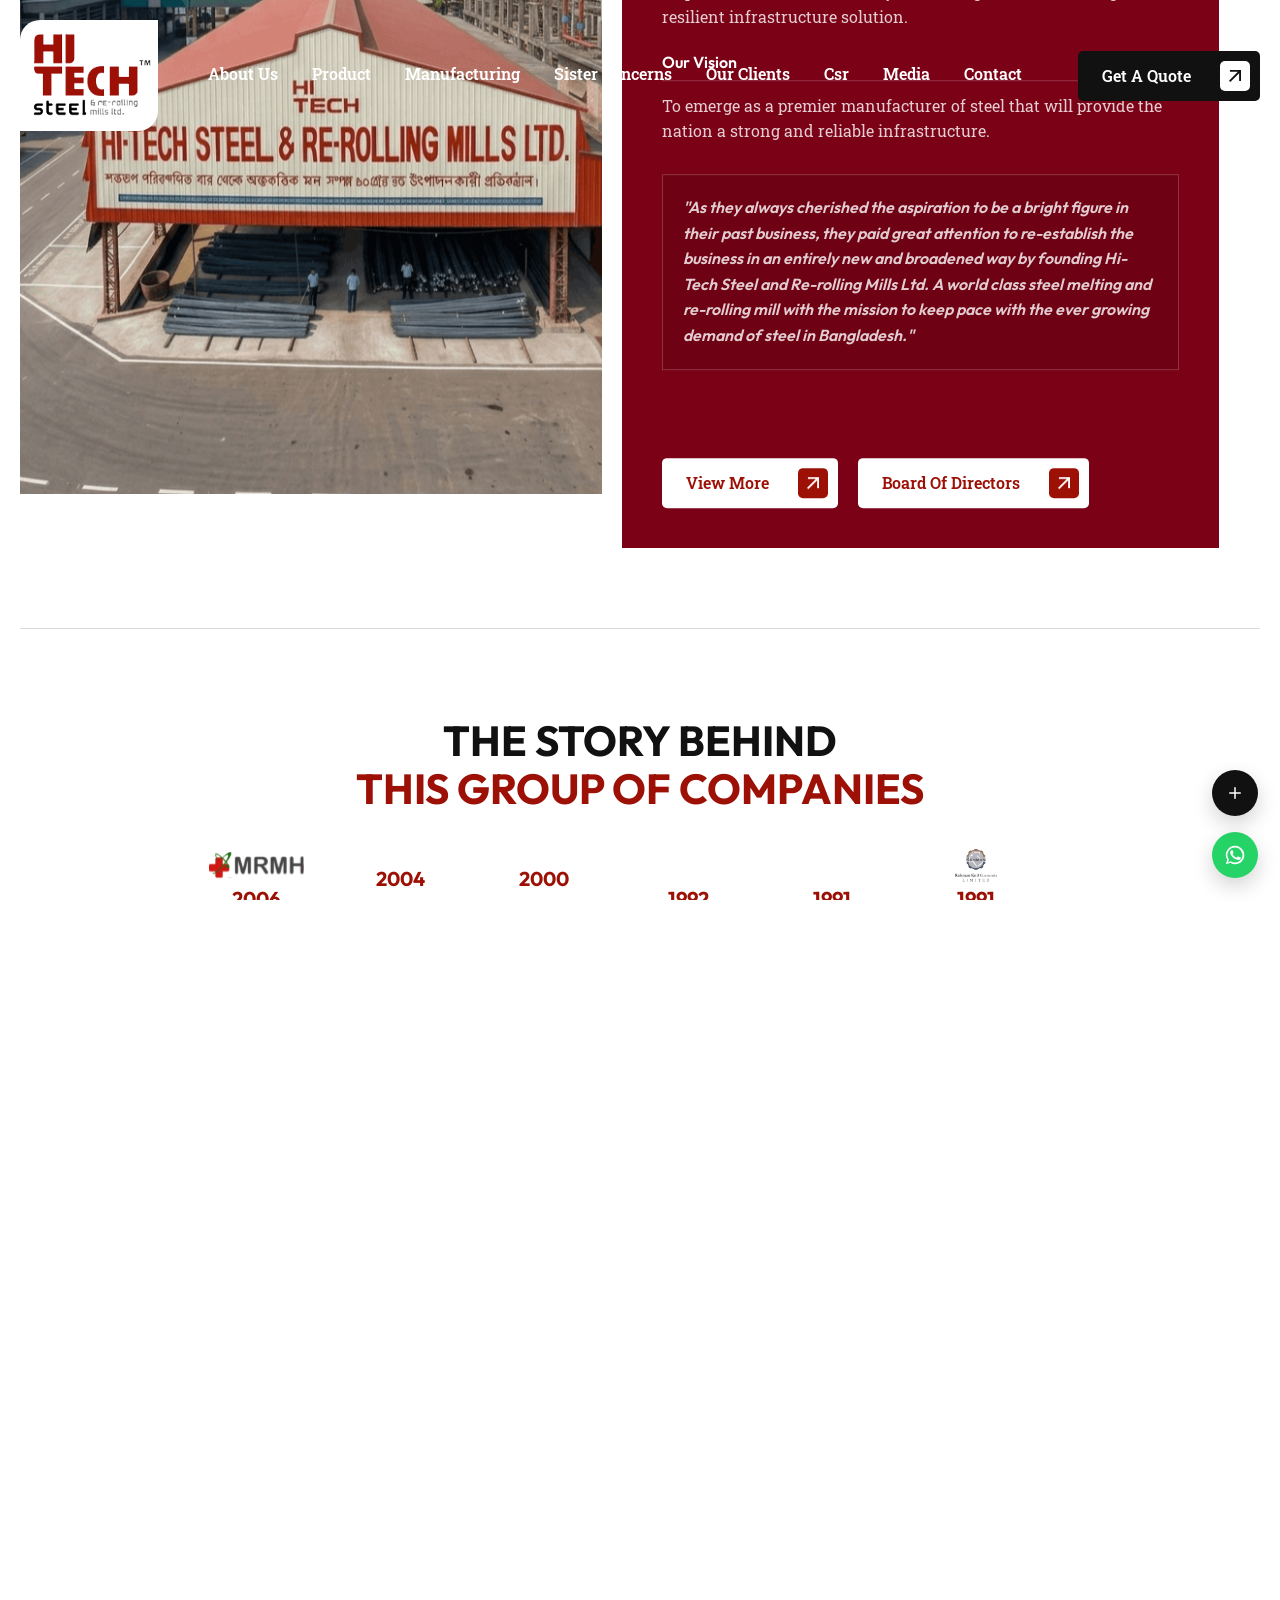
==== commit 5b50f8a4: "link change" ====
--- a/index.html
+++ b/index.html
@@ -109,7 +109,7 @@
             <li><a href="#manufacturer">Manufacturing</a></li>
             <li><a href="#sister">Sister Concerns</a></li>
             <li><a href="#hts-clients">Our Clients</a></li>
-            <li><a href="#csr.html">Csr</a></li>
+            <li><a href="csr.html">Csr</a></li>
             <li><a href="#media">Media</a></li>
             <li><a href="#contact">Contact</a></li>
         </ul>
--- a/assets/style.css
+++ b/assets/style.css
@@ -334,6 +334,11 @@
     width: calc(100% - 170px);
   }
 }
+@media (max-width:1250px){
+  .header__menu ul{
+    gap:20px;
+  }
+}
 @media (max-width: 1160px) {
   .header__menu {
     display: none;
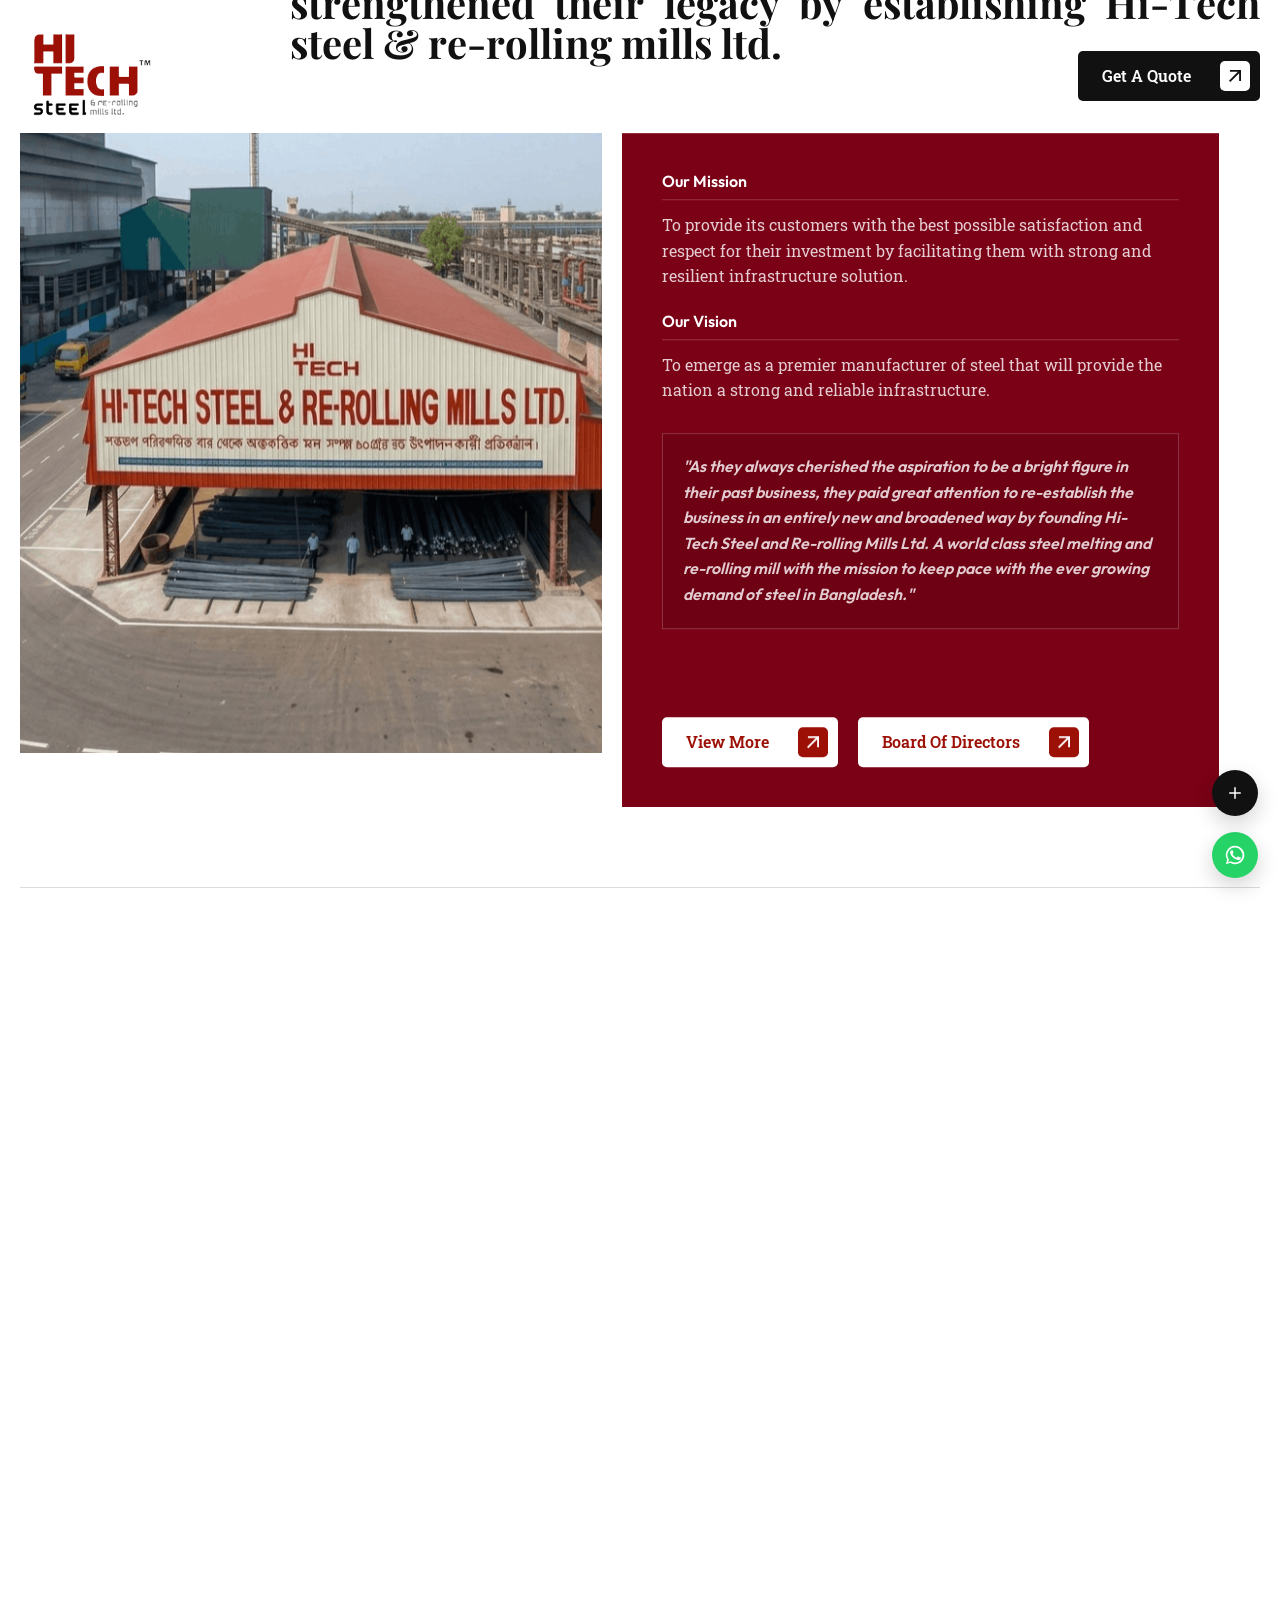
==== commit 4b40c491: "change" ====
--- a/index.html
+++ b/index.html
@@ -41,7 +41,7 @@
                 <div class="header__wrapper">
                     <div class="header__left">
                         <div class="header__logo">
-                            <a href="index.html">
+                            <a href="/">
                                 <img src="assets/images/header/logo.png" alt="Logo">
                             </a>
                         </div>
@@ -54,7 +54,7 @@
                                 <li><a href="#manufacturer">Manufacturing</a></li>
                                 <li><a href="#sister">Sister Concerns</a></li>
                                 <li><a href="#hts-clients">Our Clients</a></li>
-                                <li><a href="csr.html">Csr</a></li>
+                                <li><a href="csr.html">CSR</a></li>
                                 <li><a href="#media">Media</a></li>
                                 <li><a href="#contact">Contact</a></li>
                             </ul>
@@ -91,7 +91,7 @@
     <div class="mobile-menu">
         <div class="mobile-menu__header">
             <div class="mobile-menu__logo">
-                <a href="index.html">
+                <a href="/">
                     <img src="assets/images/header/logo.png" alt="Logo">
                 </a>
             </div>
@@ -109,7 +109,7 @@
             <li><a href="#manufacturer">Manufacturing</a></li>
             <li><a href="#sister">Sister Concerns</a></li>
             <li><a href="#hts-clients">Our Clients</a></li>
-            <li><a href="csr.html">Csr</a></li>
+            <li><a href="csr.html">CSR</a></li>
             <li><a href="#media">Media</a></li>
             <li><a href="#contact">Contact</a></li>
         </ul>
@@ -677,6 +677,78 @@
 
                                         <!-- Product 02 -->
                                         <div class="product__item"
+                                            data-modal-image="assets/images/products/product1.jpg" data-tag="8mm — 32mm"
+                                            data-title="Grade 60-400 Deformed Bar"
+                                            data-description="Hi-Tech's Grade 60-400 Deformed Bars are manufactured through an automated Re-Rolling Mill with a high capacity of 100 metric tons production per day. Deformed steel bars produced in this re-rolling mill are highly suitable for construction of any infrastructure in respect of quality and accuracy in weight. Available in sizes 8mm, 10mm, 12mm, 16mm, 20mm, 22mm, 25mm, 28mm and 32mm, and also according to customers' requirements."
+                                            data-info='[
+                                {"label":"Yield Strength Min.","value":"415 N/mm\u00b2 (60,000 Psi)"},
+                                {"label":"Tensile Strength Min.","value":"624 N/mm\u00b2 (90,000 Psi)"},
+                                {"label":"Elongation Min.","value":"14%"},
+                                {"label":"Available Sizes","value":"8mm — 32mm"}
+                             ]'>
+                                            <div class="product-card">
+                                                <div class="product-card__left">
+                                                    <h3>02</h3>
+                                                    <div class="product-card__content">
+                                                        <h4>Grade 60-400 deformed bar</h4>
+                                                        <p>Premium deformed steel bars for construction of any
+                                                            infrastructure highly suitable in respect of quality and
+                                                            accuracy in weight.</p>
+                                                    </div>
+                                                    <div class="product-card__info-box">
+                                                        <div class="product-card__info">
+                                                            <p>Carbon (C)</p>
+                                                            <span>0.20 to 0.35%</span>
+                                                        </div>
+                                                        <div class="product-card__info">
+                                                            <p>Manganese (Mn)</p>
+                                                            <span>1.00 to 1.50%</span>
+                                                        </div>
+                                                        <div class="product-card__info">
+                                                            <p>Silicon (Si)</p>
+                                                            <span>0.35 Max</span>
+                                                        </div>
+                                                        <div class="product-card__info">
+                                                            <p>Phosphorus (P)</p>
+                                                            <span>0.05 max</span>
+                                                        </div>
+                                                    </div>
+                                                    <div class="product-card__btns">
+                                                        <a href="javascript:void(0)" class="btn btn-white">
+                                                            <span class="btn__left-arrow">
+                                                                <img src="assets/images/icons/button-arrow-black.svg"
+                                                                    alt="Button">
+                                                            </span>
+                                                            <span class="btn__text">View Details</span>
+                                                            <span class="btn__right-arrow">
+                                                                <img src="assets/images/icons/btn-arrow-white.svg"
+                                                                    alt="Button">
+                                                            </span>
+                                                        </a>
+                                                        <a href="https://wa.me/8801877744541" target="_blank"
+                                                            class="btn btn-white product-card__price-chart">
+                                                            <span class="btn__left-arrow">
+                                                                <img src="assets/images/icons/button-arrow-black.svg"
+                                                                    alt="Button">
+                                                            </span>
+                                                            <span class="btn__text">Price Chart</span>
+                                                            <span class="btn__right-arrow">
+                                                                <img src="assets/images/icons/btn-arrow-white.svg"
+                                                                    alt="Button">
+                                                            </span>
+                                                        </a>
+                                                    </div>
+                                                </div>
+                                                <div class="product-card__right">
+                                                    <div class="product__card-img">
+                                                        <img src="assets/images/products/product1.jpg" alt="">
+                                                    </div>
+                                                    <span class="product-card__badge">8mm — 32mm</span>
+                                                </div>
+                                            </div>
+                                        </div>
+                                        <!-- Product 03 -->
+                                        <div class="product__item"
                                             data-modal-image="assets/images/why-hitech/hitech-steel2.png"
                                             data-tag="Raw Material" data-title="HMS1 Premium Quality Scrap"
                                             data-description="Quality of scrap determines the quality of steel. In this regard, Hi-Tech Steel and Re-rolling Mills Ltd. Emphasizes on choosing the best available scrap for quality production. Hi-Tech uses HMS1 (Heavy Melting Scrap 1), the premium quality and universally accredited scrap, ensuring that every bar starts with the best possible raw material. This commitment to premium sourcing gives the finished products superior weldability, better rib pattern for bonding with concrete, and proper bendability according to BDS standard."
@@ -688,7 +760,7 @@
                              ]'>
                                             <div class="product-card">
                                                 <div class="product-card__left">
-                                                    <h3>02</h3>
+                                                    <h3>03</h3>
                                                     <div class="product-card__content">
                                                         <h4>HMS1 Premium Quality Scrap</h4>
                                                         <p>Quality of scrap determines the quality of steel. Hi-Tech
@@ -747,80 +819,6 @@
                                                 </div>
                                             </div>
                                         </div>
-
-                                        <!-- Product 03 -->
-                                        <div class="product__item"
-                                            data-modal-image="assets/images/products/product1.jpg" data-tag="8mm — 32mm"
-                                            data-title="Grade 60-400 Deformed Bar"
-                                            data-description="Hi-Tech's Grade 60-400 Deformed Bars are manufactured through an automated Re-Rolling Mill with a high capacity of 100 metric tons production per day. Deformed steel bars produced in this re-rolling mill are highly suitable for construction of any infrastructure in respect of quality and accuracy in weight. Available in sizes 8mm, 10mm, 12mm, 16mm, 20mm, 22mm, 25mm, 28mm and 32mm, and also according to customers' requirements."
-                                            data-info='[
-                                {"label":"Yield Strength Min.","value":"415 N/mm\u00b2 (60,000 Psi)"},
-                                {"label":"Tensile Strength Min.","value":"624 N/mm\u00b2 (90,000 Psi)"},
-                                {"label":"Elongation Min.","value":"14%"},
-                                {"label":"Available Sizes","value":"8mm — 32mm"}
-                             ]'>
-                                            <div class="product-card">
-                                                <div class="product-card__left">
-                                                    <h3>03</h3>
-                                                    <div class="product-card__content">
-                                                        <h4>Grade 60-400 deformed bar</h4>
-                                                        <p>Premium deformed steel bars for construction of any
-                                                            infrastructure highly suitable in respect of quality and
-                                                            accuracy in weight.</p>
-                                                    </div>
-                                                    <div class="product-card__info-box">
-                                                        <div class="product-card__info">
-                                                            <p>Carbon (C)</p>
-                                                            <span>0.20 to 0.35%</span>
-                                                        </div>
-                                                        <div class="product-card__info">
-                                                            <p>Manganese (Mn)</p>
-                                                            <span>1.00 to 1.50%</span>
-                                                        </div>
-                                                        <div class="product-card__info">
-                                                            <p>Silicon (Si)</p>
-                                                            <span>0.35 Max</span>
-                                                        </div>
-                                                        <div class="product-card__info">
-                                                            <p>Phosphorus (P)</p>
-                                                            <span>0.05 max</span>
-                                                        </div>
-                                                    </div>
-                                                    <div class="product-card__btns">
-                                                        <a href="javascript:void(0)" class="btn btn-white">
-                                                            <span class="btn__left-arrow">
-                                                                <img src="assets/images/icons/button-arrow-black.svg"
-                                                                    alt="Button">
-                                                            </span>
-                                                            <span class="btn__text">View Details</span>
-                                                            <span class="btn__right-arrow">
-                                                                <img src="assets/images/icons/btn-arrow-white.svg"
-                                                                    alt="Button">
-                                                            </span>
-                                                        </a>
-                                                        <a href="https://wa.me/8801877744541" target="_blank"
-                                                            class="btn btn-white product-card__price-chart">
-                                                            <span class="btn__left-arrow">
-                                                                <img src="assets/images/icons/button-arrow-black.svg"
-                                                                    alt="Button">
-                                                            </span>
-                                                            <span class="btn__text">Price Chart</span>
-                                                            <span class="btn__right-arrow">
-                                                                <img src="assets/images/icons/btn-arrow-white.svg"
-                                                                    alt="Button">
-                                                            </span>
-                                                        </a>
-                                                    </div>
-                                                </div>
-                                                <div class="product-card__right">
-                                                    <div class="product__card-img">
-                                                        <img src="assets/images/products/product1.jpg" alt="">
-                                                    </div>
-                                                    <span class="product-card__badge">8mm — 32mm</span>
-                                                </div>
-                                            </div>
-                                        </div>
-
                                         <!-- Product 04 -->
                                         <div class="product__item"
                                             data-modal-image="assets/images/products/product3.jpg"
@@ -927,9 +925,9 @@
                                         <div class="why-hitech__img" data-img="hitechImg1">
                                             <img src="assets/images/why-hitech/re-why-hitech1.jpg" alt="">
                                         </div>
-                                        <div class="why-hitech__img" data-img="hitechImg2">
+                                        <!-- <div class="why-hitech__img" data-img="hitechImg2">
                                             <img src="assets/images/why-hitech/re-why-hitech2.jpg" alt="">
-                                        </div>
+                                        </div> -->
                                         <div class="why-hitech__img" data-img="hitechImg3">
                                             <img src="assets/images/why-hitech/re-why-hitech3.jpg" alt="">
                                         </div>
@@ -958,7 +956,7 @@
                                         </div>
 
                                         <!-- Item 02: Superior Weldability -->
-                                        <div class="why-hitech__item" data-content="hitechImg2">
+                                        <!-- <div class="why-hitech__item" data-content="hitechImg2">
                                             <div class="why-hitech__item-left">
                                                 <h4 class="at-char-animation">Superior Weldability</h4>
                                                 <p>Superior weldability compared to conventional deformed bars.</p>
@@ -966,7 +964,7 @@
                                             <div class="why-hitech__number">
                                                 <h5>02</h5>
                                             </div>
-                                        </div>
+                                        </div> -->
 
                                         <!-- Item 03: Better Rib Pattern -->
                                         <div class="why-hitech__item" data-content="hitechImg3">
@@ -976,7 +974,7 @@
                                                     with concrete.</p>
                                             </div>
                                             <div class="why-hitech__number">
-                                                <h5>03</h5>
+                                                <h5>02</h5>
                                             </div>
                                         </div>
 
@@ -989,7 +987,7 @@
                                                     bendability.</p>
                                             </div>
                                             <div class="why-hitech__number">
-                                                <h5>04</h5>
+                                                <h5>03</h5>
                                             </div>
                                         </div>
 
@@ -1005,7 +1003,7 @@
                                                     laboratory of Hi-Tech Steel & Re-Rolling Mills Ltd.</p>
                                             </div>
                                             <div class="why-hitech__number">
-                                                <h5>05</h5>
+                                                <h5>04</h5>
                                             </div>
                                         </div>
                                     </div>
@@ -1615,6 +1613,172 @@
                                     <span class="name">Dolly Construction Ltd<small>Dolly Construction</small></span>
                                     <span class="info">An established construction company consistently delivering
                                         reliable regional development and civic infrastructure projects.</span>
+                                    <span class="cta">website.com <svg viewBox="0 0 24 24">
+                                            <path stroke-linecap="round" stroke-linejoin="round" stroke-width="2"
+                                                d="M7 17L17 7M7 7h10v10" />
+                                        </svg></span>
+                                </a>
+                            </div>
+
+                            <!-- Khusoli Construction -->
+                            <div class="hts-clients__slide">
+                                <a class="hts-clients__card"
+                                    href="https://www.facebook.com/pages/Kusholi-Nirmata-Ltd/166891836836284"
+                                    target="_blank" rel="noopener">
+                                    <span class="logo"><img src="assets/images/client-logo/Kusholi.jpg"
+                                            alt="Dolly Construction Ltd logo" /></span>
+                                    <span class="name">Kusholi Nirmata Limited is a prominent construction and engineering firm in Bangladesh established in 1990. Headquartered at Kusholi Bhaban in Agargaon, Dhaka.</span>
+                                    <span class="cta">website.com <svg viewBox="0 0 24 24">
+                                            <path stroke-linecap="round" stroke-linejoin="round" stroke-width="2"
+                                                d="M7 17L17 7M7 7h10v10" />
+                                        </svg></span>
+                                </a>
+                            </div>
+
+                            <!-- Nurani Construction -->
+                            <div class="hts-clients__slide">
+                                <a class="hts-clients__card"
+                                    href="https://www.facebook.com/p/Noorani-Construction-Ltd-100064206270717/"
+                                    target="_blank" rel="noopener">
+                                    <span class="logo"><img src="assets/images/client-logo/noorani.jpg"
+                                            alt="Dolly Construction Ltd logo" /></span>
+                                            <span class="name">Noorani Construction Ltd is a prominent construction and engineering firm in Bangladesh.</span>
+                                    <span class="cta">website.com <svg viewBox="0 0 24 24">
+                                            <path stroke-linecap="round" stroke-linejoin="round" stroke-width="2"
+                                                d="M7 17L17 7M7 7h10v10" />
+                                        </svg></span>
+                                </a>
+                            </div>
+                            <!-- ss Construction -->
+                            <div class="hts-clients__slide">
+                                <a class="hts-clients__card"
+                                    href="https://ssrgroup.com.bd/s-s-rahman-international-ltd/"
+                                    target="_blank" rel="noopener">
+                                    <span class="logo"><img src="assets/images/client-logo/ss.png"
+                                            alt="Dolly Construction Ltd logo" /></span>
+                                            <span class="name">NS.S. Raman International” was established in 1998 and initially engaged in stevedoring services in inland port of Dhaka.</span>
+                                    <span class="cta">website.com <svg viewBox="0 0 24 24">
+                                            <path stroke-linecap="round" stroke-linejoin="round" stroke-width="2"
+                                                d="M7 17L17 7M7 7h10v10" />
+                                        </svg></span>
+                                </a>
+                            </div>
+                            <!-- wahid Construction -->
+                            <div class="hts-clients__slide">
+                                <a class="hts-clients__card"
+                                    href="https://www.facebook.com/p/Wahid-Construction-Ltd-Karim-Group-100072619055164/"
+                                    target="_blank" rel="noopener">
+                                    <span class="logo"><img src="assets/images/client-logo/wahid.jpg"
+                                            alt="Dolly Construction Ltd logo" /></span>
+                                            <span class="name">Wahid Construction Ltd (Karim Group) is a prominent construction and engineering firm in Bangladesh.</span>
+                                    <span class="cta">website.com <svg viewBox="0 0 24 24">
+                                            <path stroke-linecap="round" stroke-linejoin="round" stroke-width="2"
+                                                d="M7 17L17 7M7 7h10v10" />
+                                        </svg></span>
+                                </a>
+                            </div>
+                            <!-- mollik Construction -->
+                            <div class="hts-clients__slide">
+                                <a class="hts-clients__card"
+                                    href="https://www.mollikenterprisebd.com/"
+                                    target="_blank" rel="noopener">
+                                    <span class="logo"><img src="assets/images/client-logo/molllik.jpg"
+                                            alt="Dolly Construction Ltd logo" /></span>
+                                            <span class="name">In a developing country like Bangladesh, planned growth of Construction Industry such as construction of buildings.</span>
+                                    <span class="cta">website.com <svg viewBox="0 0 24 24">
+                                            <path stroke-linecap="round" stroke-linejoin="round" stroke-width="2"
+                                                d="M7 17L17 7M7 7h10v10" />
+                                        </svg></span>
+                                </a>
+                            </div>
+                            <!-- global Construction -->
+                            <div class="hts-clients__slide">
+                                <a class="hts-clients__card"
+                                    href="https://www.mollikenterprisebd.com/"
+                                    target="_blank" rel="noopener">
+                                    <span class="logo"><img src="assets/images/client-logo/global.jpg"
+                                            alt="Dolly Construction Ltd logo" /></span>
+                                            <span class="name">Global Enterprise is a prominent construction and engineering firm in Bangladesh</span>
+                                    <span class="cta">website.com <svg viewBox="0 0 24 24">
+                                            <path stroke-linecap="round" stroke-linejoin="round" stroke-width="2"
+                                                d="M7 17L17 7M7 7h10v10" />
+                                        </svg></span>
+                                </a>
+                            </div>
+                            <!-- haider Construction -->
+                            <div class="hts-clients__slide">
+                                <a class="hts-clients__card"
+                                    href="https://www.facebook.com/p/Haider-Construction-Limited-100063592713934/"
+                                    target="_blank" rel="noopener">
+                                    <span class="logo"><img src="assets/images/client-logo/haider.jpg"
+                                            alt="Dolly Construction Ltd logo" /></span>
+                                            <span class="name">Haider Construction Ltd is a prominent construction and engineering firm in Bangladesh</span>
+                                    <span class="cta">website.com <svg viewBox="0 0 24 24">
+                                            <path stroke-linecap="round" stroke-linejoin="round" stroke-width="2"
+                                                d="M7 17L17 7M7 7h10v10" />
+                                        </svg></span>
+                                </a>
+                            </div>
+                            <!-- mojahar Construction -->
+                            <div class="hts-clients__slide">
+                                <a class="hts-clients__card"
+                                    href="https://www.facebook.com/p/Mozahar-Enterprise-Pvt-Limited-100054323958452/"
+                                    target="_blank" rel="noopener">
+                                    <span class="logo"><img src="assets/images/client-logo/mojahar.jpg"
+                                            alt="Dolly Construction Ltd logo" /></span>
+                                            <span class="name">Mozahar Enterprise (Pvt.) Ltd. is a prominent civil engineering and heavy construction contractor firm based in Bangladesh.</span>
+                                    <span class="cta">website.com <svg viewBox="0 0 24 24">
+                                            <path stroke-linecap="round" stroke-linejoin="round" stroke-width="2"
+                                                d="M7 17L17 7M7 7h10v10" />
+                                        </svg></span>
+                                </a>
+                            </div>
+                            <div class="hts-clients__slide">
+                                <a class="hts-clients__card"
+                                    href="https://www.trustknitwear.com/index.html"
+                                    target="_blank" rel="noopener">
+                                    <span class="logo"><img src="assets/images/client-logo/fack1.png"
+                                            alt="Dolly Construction Ltd logo" /></span>
+                                            <span class="name">Trust Knitwear Industries Ltd is a 100% export oriented knit composite ( Under LEED Green Certification Process) with full sets of sophisticated.</span>
+                                    <span class="cta">website.com <svg viewBox="0 0 24 24">
+                                            <path stroke-linecap="round" stroke-linejoin="round" stroke-width="2"
+                                                d="M7 17L17 7M7 7h10v10" />
+                                        </svg></span>
+                                </a>
+                            </div>
+                            <div class="hts-clients__slide">
+                                <a class="hts-clients__card"
+                                    href="https://fal-bd.com/"
+                                    target="_blank" rel="noopener">
+                                    <span class="logo"><img src="assets/images/client-logo/fame.png"
+                                            alt="Dolly Construction Ltd logo" /></span>
+                                            <span class="name">Fame Group, a name for quality in the knit world, established in 2001, is still working for the buyers throughout the world. </span>
+                                    <span class="cta">website.com <svg viewBox="0 0 24 24">
+                                            <path stroke-linecap="round" stroke-linejoin="round" stroke-width="2"
+                                                d="M7 17L17 7M7 7h10v10" />
+                                        </svg></span>
+                                </a>
+                            </div>
+                            <div class="hts-clients__slide">
+                                <a class="hts-clients__card"
+                                    href="https://www.facebook.com/p/Dhaka-MH-Construction-LTD-61550568193504/"
+                                    target="_blank" rel="noopener">
+                                    <span class="logo"><img src="assets/images/client-logo/dhaka.png"
+                                            alt="Dolly Construction Ltd logo" /></span>
+                                            <span class="name">MH Construction is a construction-based company and a leading builder in diverse market segment.  </span>
+                                    <span class="cta">website.com <svg viewBox="0 0 24 24">
+                                            <path stroke-linecap="round" stroke-linejoin="round" stroke-width="2"
+                                                d="M7 17L17 7M7 7h10v10" />
+                                        </svg></span>
+                                </a>
+                            </div>
+                            <div class="hts-clients__slide">
+                                <a class="hts-clients__card"
+                                    href="https://nrgroup-bd.com/"
+                                    target="_blank" rel="noopener">
+                                    <span class="logo"><img src="assets/images/client-logo/nr.png"
+                                            alt="Dolly Construction Ltd logo" /></span>
+                                            <span class="name">NR Group has been a leading provider of sustainable textile solutions since 1965. </span>
                                     <span class="cta">website.com <svg viewBox="0 0 24 24">
                                             <path stroke-linecap="round" stroke-linejoin="round" stroke-width="2"
                                                 d="M7 17L17 7M7 7h10v10" />
@@ -2115,12 +2279,12 @@
                 <!-- Director 2 -->
                 <div class="director-card">
                     <div class="director-card__img-box">
-                        <img src="assets/images/about/mijan.jpg" alt="Md. Atiqur Rahman" loading="lazy">
+                        <img src="assets/images/about/atiqur.jpg" alt="Md. Atiqur Rahman" loading="lazy">
                     </div>
                     <div class="director-card__info">
                         <h4 class="director-card__name">Md. Atiqur Rahman</h4>
                         <p class="director-card__designation">Managing Director</p>
-                        <div class="director-card__socials">
+                        <!-- <div class="director-card__socials">
                             <a href="mailto:atiqur@hitechsteel.com" class="director-card__social-btn" title="Email">
                                 <svg width="18" height="18" viewBox="0 0 24 24" fill="none" stroke="currentColor"
                                     stroke-width="2">
@@ -2137,7 +2301,7 @@
                                         d="M.057 24l1.687-6.163c-1.041-1.804-1.588-3.849-1.587-5.946.003-6.556 5.338-11.891 11.893-11.891 3.181.001 6.167 1.24 8.413 3.488 2.245 2.248 3.481 5.236 3.48 8.414-.003 6.557-5.338 11.892-11.893 11.892-1.99-.001-3.951-.5-5.688-1.448l-6.305 1.654zm6.597-3.807c1.676.995 3.276 1.591 5.392 1.592 5.448 0 9.886-4.434 9.889-9.885.002-5.462-4.415-9.89-9.881-9.892-5.452 0-9.887 4.434-9.889 9.884-.001 2.225.651 3.891 1.746 5.634l-.999 3.648 3.742-.981z" />
                                 </svg>
                             </a>
-                        </div>
+                        </div> -->
                     </div>
                 </div>
 
@@ -2145,12 +2309,12 @@
                 <!-- Director 4 -->
                 <div class="director-card">
                     <div class="director-card__img-box">
-                        <img src="assets/images/about/mijan.jpg" alt="Md. Shafiqur Rahman" loading="lazy">
+                        <img src="assets/images/about/shafiq.jpg" alt="Md. Shafiqur Rahman" loading="lazy">
                     </div>
                     <div class="director-card__info">
                         <h4 class="director-card__name">Md. Shafiqur Rahman</h4>
                         <p class="director-card__designation">Director</p>
-                        <div class="director-card__socials">
+                        <!-- <div class="director-card__socials">
                             <a href="mailto:shafiqur@hitechsteel.com" class="director-card__social-btn" title="Email">
                                 <svg width="18" height="18" viewBox="0 0 24 24" fill="none" stroke="currentColor"
                                     stroke-width="2">
@@ -2167,19 +2331,19 @@
                                         d="M.057 24l1.687-6.163c-1.041-1.804-1.588-3.849-1.587-5.946.003-6.556 5.338-11.891 11.893-11.891 3.181.001 6.167 1.24 8.413 3.488 2.245 2.248 3.481 5.236 3.48 8.414-.003 6.557-5.338 11.892-11.893 11.892-1.99-.001-3.951-.5-5.688-1.448l-6.305 1.654zm6.597-3.807c1.676.995 3.276 1.591 5.392 1.592 5.448 0 9.886-4.434 9.889-9.885.002-5.462-4.415-9.89-9.881-9.892-5.452 0-9.887 4.434-9.889 9.884-.001 2.225.651 3.891 1.746 5.634l-.999 3.648 3.742-.981z" />
                                 </svg>
                             </a>
-                        </div>
+                        </div> -->
                     </div>
                 </div>
 
                 <!-- Director 5 -->
                 <div class="director-card">
                     <div class="director-card__img-box">
-                        <img src="assets/images/about/mijan.jpg" alt="Md. Mostafizur Rahman" loading="lazy">
+                        <img src="assets/images/about/mustafiz.jpg" alt="Md. Mostafizur Rahman" loading="lazy">
                     </div>
                     <div class="director-card__info">
                         <h4 class="director-card__name">Md. Mostafizur Rahman</h4>
                         <p class="director-card__designation">Director</p>
-                        <div class="director-card__socials">
+                        <!-- <div class="director-card__socials">
                             <a href="mailto:mostafizur@hitechsteel.com" class="director-card__social-btn" title="Email">
                                 <svg width="18" height="18" viewBox="0 0 24 24" fill="none" stroke="currentColor"
                                     stroke-width="2">
@@ -2196,19 +2360,19 @@
                                         d="M.057 24l1.687-6.163c-1.041-1.804-1.588-3.849-1.587-5.946.003-6.556 5.338-11.891 11.893-11.891 3.181.001 6.167 1.24 8.413 3.488 2.245 2.248 3.481 5.236 3.48 8.414-.003 6.557-5.338 11.892-11.893 11.892-1.99-.001-3.951-.5-5.688-1.448l-6.305 1.654zm6.597-3.807c1.676.995 3.276 1.591 5.392 1.592 5.448 0 9.886-4.434 9.889-9.885.002-5.462-4.415-9.89-9.881-9.892-5.452 0-9.887 4.434-9.889 9.884-.001 2.225.651 3.891 1.746 5.634l-.999 3.648 3.742-.981z" />
                                 </svg>
                             </a>
-                        </div>
+                        </div> -->
                     </div>
                 </div>
 
                 <!-- Director 3 -->
                 <div class="director-card">
                     <div class="director-card__img-box">
-                        <img src="assets/images/about/mijan.jpg" alt="Md. Mukaddasur Rahman Asif" loading="lazy">
+                        <img src="assets/images/about/asif.jpg" alt="Md. Mukaddasur Rahman Asif" loading="lazy">
                     </div>
                     <div class="director-card__info">
                         <h4 class="director-card__name">Md. Mukaddasur Rahman Asif</h4>
                         <p class="director-card__designation">Director</p>
-                        <div class="director-card__socials">
+                        <!-- <div class="director-card__socials">
                             <a href="mailto:asif@hitechsteel.com" class="director-card__social-btn" title="Email">
                                 <svg width="18" height="18" viewBox="0 0 24 24" fill="none" stroke="currentColor"
                                     stroke-width="2">
@@ -2225,7 +2389,7 @@
                                         d="M.057 24l1.687-6.163c-1.041-1.804-1.588-3.849-1.587-5.946.003-6.556 5.338-11.891 11.893-11.891 3.181.001 6.167 1.24 8.413 3.488 2.245 2.248 3.481 5.236 3.48 8.414-.003 6.557-5.338 11.892-11.893 11.892-1.99-.001-3.951-.5-5.688-1.448l-6.305 1.654zm6.597-3.807c1.676.995 3.276 1.591 5.392 1.592 5.448 0 9.886-4.434 9.889-9.885.002-5.462-4.415-9.89-9.881-9.892-5.452 0-9.887 4.434-9.889 9.884-.001 2.225.651 3.891 1.746 5.634l-.999 3.648 3.742-.981z" />
                                 </svg>
                             </a>
-                        </div>
+                        </div> -->
                     </div>
                 </div>
 
@@ -2255,7 +2419,7 @@
     <script src="assets/js/wather.js"></script>
     <script src="assets/js/media-animation.js"></script>
     <script src="assets/js/main.js"></script>
-<script>
+<!-- <script>
     // Disable right click
     document.addEventListener('contextmenu', function (e) {
         e.preventDefault();
@@ -2300,7 +2464,7 @@
             return false;
         }
     });
-</script>
+</script> -->
 
 </body>
 
--- a/assets/style.css
+++ b/assets/style.css
@@ -334,11 +334,6 @@
     width: calc(100% - 170px);
   }
 }
-@media (max-width:1250px){
-  .header__menu ul{
-    gap:20px;
-  }
-}
 @media (max-width: 1160px) {
   .header__menu {
     display: none;
@@ -1452,6 +1447,7 @@
   width: 100%;
   height: 100%;
   object-fit: cover;
+  object-position: top;
 }
 
 .director-card__name {
@@ -2756,6 +2752,7 @@
   z-index: 1;
   position: relative;
   margin-bottom: auto;
+  margin-top: 18px;
 }
 .sister-concerns__logo img {
   max-height: 56px;
@@ -3896,8 +3893,6 @@
   letter-spacing: 3px;
   text-transform: uppercase;
   color: var(--white);
-  color: var(--brand);
-  margin-bottom: 22px;
 }
 .hts-impact__eyebrow::before {
   content: "";
@@ -3905,6 +3900,10 @@
   height: 2px;
   background: var(--white);
   display: inline-block;
+}
+.hts-impact__eyebrow {
+  color: var(--brand);
+  margin-bottom: 22px;
 }
 .hts-impact__title {
   font-family: var(--second-family);
@@ -4030,9 +4029,6 @@
   background: var(--primary);
   padding: 90px 0;
   overflow: hidden;
-  /* ---------- slick track ---------- */
-  /* active (centered) slide এ info + cta দেখাও */
-  /* ---------- bottom controls: prev — dots — next ---------- */
 }
 .hts-clients__head {
   text-align: center;
@@ -4049,9 +4045,6 @@
   letter-spacing: 3px;
   text-transform: uppercase;
   color: var(--white);
-  color: var(--white);
-  justify-content: center;
-  margin-bottom: 14px;
 }
 .hts-clients__eyebrow::before {
   content: "";
@@ -4060,12 +4053,20 @@
   background: var(--white);
   display: inline-block;
 }
+.hts-clients__eyebrow {
+  color: var(--white);
+  justify-content: center;
+  margin-bottom: 14px;
+}
 .hts-clients__title {
   font-family: var(--second-family);
   font-weight: 700;
   font-size: clamp(26px, 3.4vw, 40px);
   color: var(--white);
   margin: 0;
+}
+.hts-clients {
+  /* ---------- slick track ---------- */
 }
 .hts-clients__slider {
   margin: 0 -10px;
@@ -4175,6 +4176,9 @@
 .hts-clients__card:hover {
   box-shadow: 0 22px 40px rgba(17, 17, 17, 0.22);
 }
+.hts-clients {
+  /* active (centered) slide এ info + cta দেখাও */
+}
 .hts-clients .slick-current .hts-clients__card,
 .hts-clients .hts-clients__card:hover {
   box-shadow: 0 22px 40px rgba(17, 17, 17, 0.22);
@@ -4188,6 +4192,9 @@
 .hts-clients .hts-clients__card:hover .cta {
   opacity: 1;
   transform: translateY(0);
+}
+.hts-clients {
+  /* ---------- bottom controls: prev — dots — next ---------- */
 }
 .hts-clients__controls {
   display: flex;
@@ -4426,6 +4433,11 @@
   }
   .hts-clients__card {
     transition: none !important;
+  }
+}
+@media (max-width: 1024px) {
+  .hts-clients__dots {
+    display: none;
   }
 }
 .mobile-menu-overlay {
@@ -4677,17 +4689,20 @@
 .timeline-label-card__year {
   display: block;
   font-family: var(--second-family, sans-serif);
-  font-size: 20px; /* Font size increased */
+  font-size: 20px;
+  /* Font size increased */
   font-weight: 700;
   color: var(--brand, #9c1006);
   line-height: 1.1;
-  margin-bottom: 8px; /* Increased space between year and title */
+  margin-bottom: 8px;
+  /* Increased space between year and title */
 }
 
 /* Larger Title Text */
 .timeline-label-card__title {
   font-family: var(--font-family, sans-serif);
-  font-size: 14.5px; /* Font size increased */
+  font-size: 14.5px;
+  /* Font size increased */
   font-weight: 600;
   color: var(--dark, #111111);
   line-height: 1.35;
@@ -4820,22 +4835,46 @@
     display: none;
   }
   .timeline-story__wrapper {
-    padding-left: 20px;
-  }
+    position: relative;
+    padding: 0 20px;
+  }
+  /* Fix: keep pin centered on pole even when active/scaled */
+  .timeline-node.active .timeline-node__pin {
+    transform: translateY(-50%) scale(1.3);
+  }
+  /* Center pole - background track */
   .timeline-story__wrapper::before {
     content: "";
     position: absolute;
-    left: 6px;
+    left: 50%;
     top: 0;
     bottom: 0;
     width: 4px;
+    transform: translateX(-50%);
     background-color: var(--strock-whtie-bg, #eee);
+    border-radius: 4px;
+    z-index: 0;
+  }
+  /* Center pole - animated fill */
+  .timeline-story__wrapper::after {
+    content: "";
+    position: absolute;
+    left: 50%;
+    top: 0;
+    width: 4px;
+    height: var(--mobile-fill, 0%);
+    transform: translateX(-50%);
+    background: linear-gradient(180deg, var(--brand, #9c1006), #800000);
+    border-radius: 4px;
+    z-index: 1;
+    transition: height 0.1s linear;
   }
   .timeline-nodes {
     position: relative;
     display: flex;
     flex-direction: column;
-    gap: 30px;
+    gap: 36px;
+    z-index: 2;
   }
   .timeline-node {
     position: relative !important;
@@ -4843,28 +4882,85 @@
     top: 0 !important;
     transform: none !important;
     display: flex;
-    align-items: flex-start;
-  }
+    align-items: center;
+    width: 50%;
+  }
+  /* Pin sits ON the center pole for both sides */
   .timeline-node__pin {
-    margin-left: -20px;
-    margin-top: 2px;
+    position: absolute;
+    top: 50%;
+    transform: translateY(-50%);
+    background-color: var(--white, #fff);
     flex-shrink: 0;
+    z-index: 3;
   }
   .timeline-label-card {
     position: relative;
     left: 0;
     transform: none;
-    text-align: left;
     width: 100%;
     max-width: 100%;
     opacity: 1;
-    padding-left: 12px;
     margin: 0 !important;
     top: 0 !important;
     bottom: 0 !important;
   }
-  .timeline-label-card__logo {
+  .timeline-label-card__year,
+  .timeline-label-card__title {
+    word-break: break-word;
+    overflow-wrap: break-word;
+    white-space: normal;
+  }
+  /* ODD nodes -> LEFT side, text right-aligned, connector goes right to pole */
+  .timeline-node:nth-child(odd) {
+    justify-content: flex-end;
+    padding-right: 24px;
+  }
+  .timeline-node:nth-child(odd) .timeline-node__pin {
+    right: -30px;
+  }
+  .timeline-node:nth-child(odd) .timeline-label-card {
+    text-align: right;
+  }
+  .timeline-node:nth-child(odd) .timeline-label-card__logo {
+    justify-content: flex-end;
+  }
+  .timeline-node:nth-child(odd)::before {
+    content: "";
+    position: absolute;
+    right: -24px;
+    top: 50%;
+    transform: translateY(-50%);
+    width: 20px;
+    height: 2px;
+    background: #adb5bd;
+    z-index: 2;
+  }
+  /* EVEN nodes -> RIGHT side, connector goes left to pole */
+  .timeline-node:nth-child(even) {
+    margin-left: 50%;
     justify-content: flex-start;
+    padding-left: 24px;
+  }
+  .timeline-node:nth-child(even) .timeline-node__pin {
+    left: -30px;
+  }
+  .timeline-node:nth-child(even) .timeline-label-card {
+    text-align: left;
+  }
+  .timeline-node:nth-child(even) .timeline-label-card__logo {
+    justify-content: flex-start;
+  }
+  .timeline-node:nth-child(even)::before {
+    content: "";
+    position: absolute;
+    left: -24px;
+    top: 50%;
+    transform: translateY(-50%);
+    width: 20px;
+    height: 2px;
+    background: #adb5bd;
+    z-index: 2;
   }
 }
 @media (max-width: 575px) {
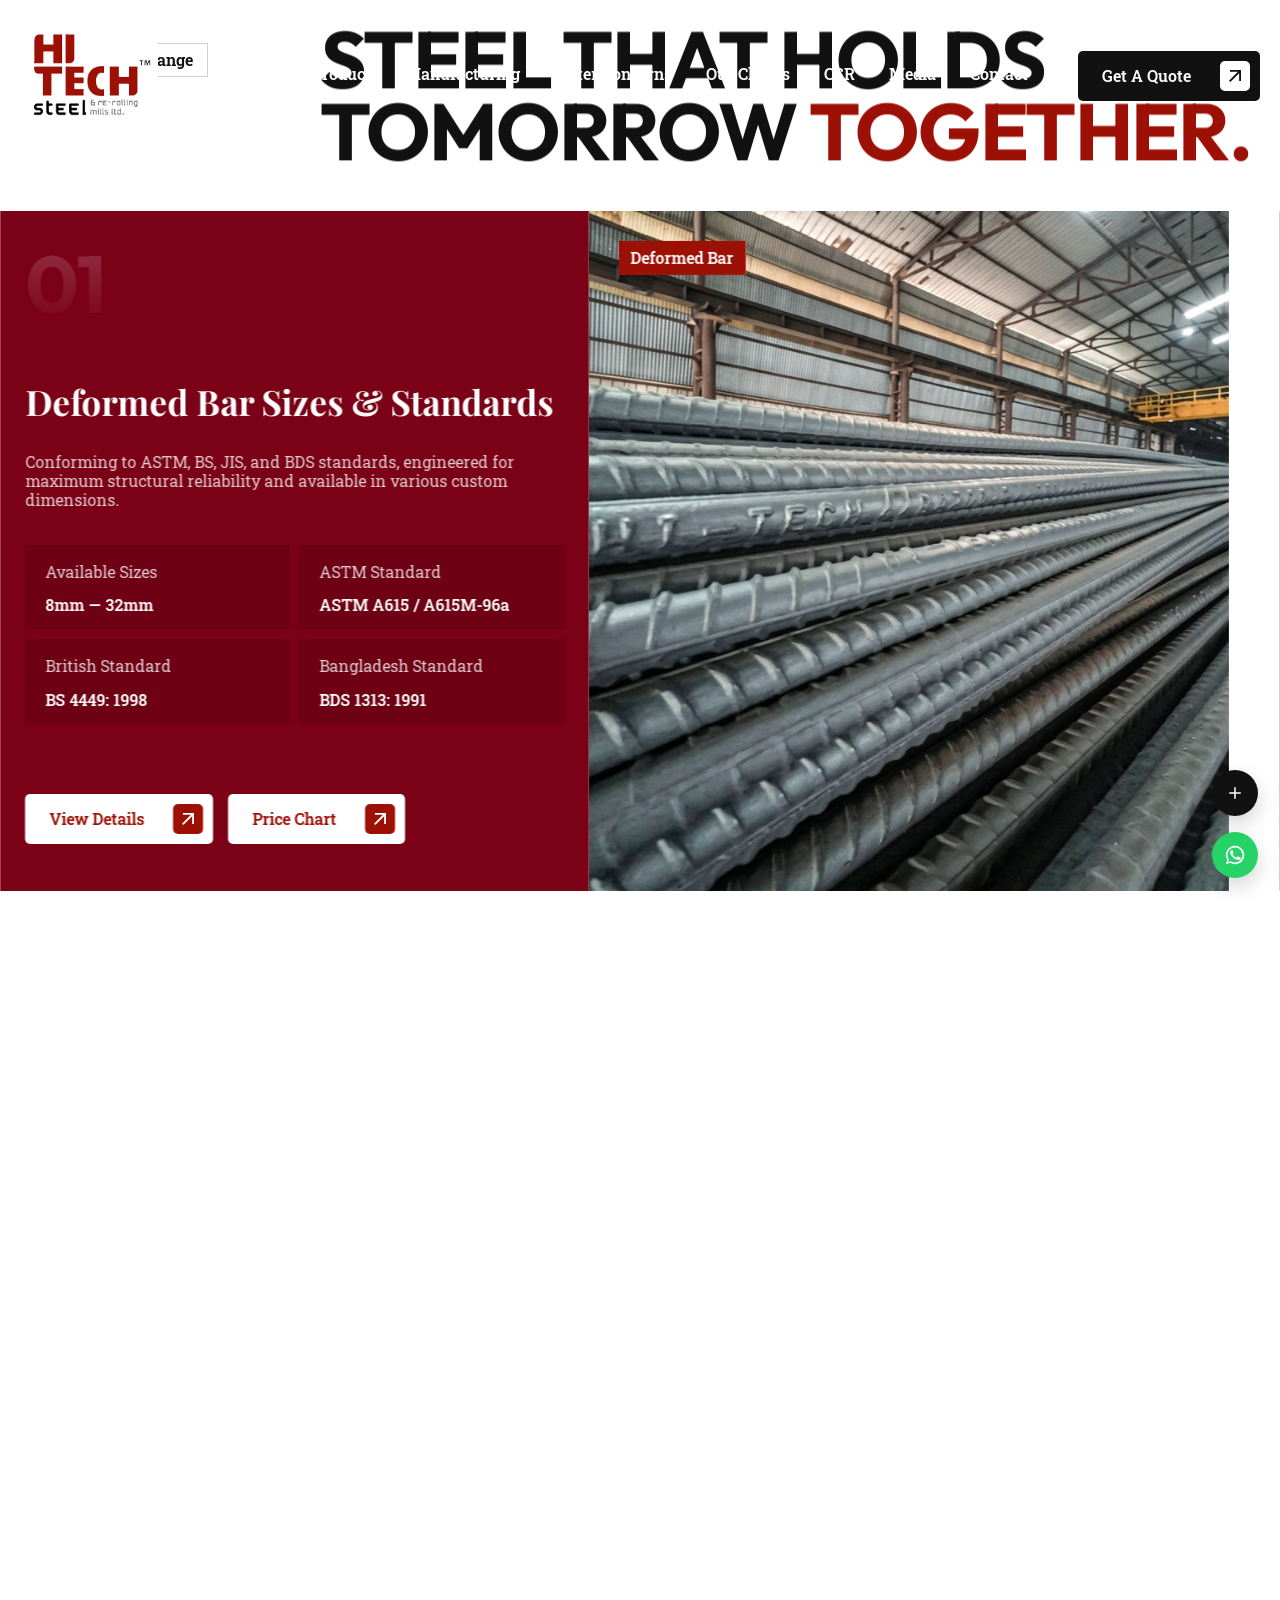
==== commit aacf31c7: "some change" ====
--- a/index.html
+++ b/index.html
@@ -450,8 +450,8 @@
                                     data-progress="0.90">
                                     <div class="timeline-node__pin"></div>
                                     <div class="timeline-label-card tooltip-bottom">
-                                        <span class="timeline-label-card__year">2019</span>
-                                        <h4 class="timeline-label-card__title">New Hospital Construction</h4>
+                                        <span class="timeline-label-card__year">2021</span>
+                                        <h4 class="timeline-label-card__title">New Hospital Opening</h4>
                                     </div>
                                 </div>
 
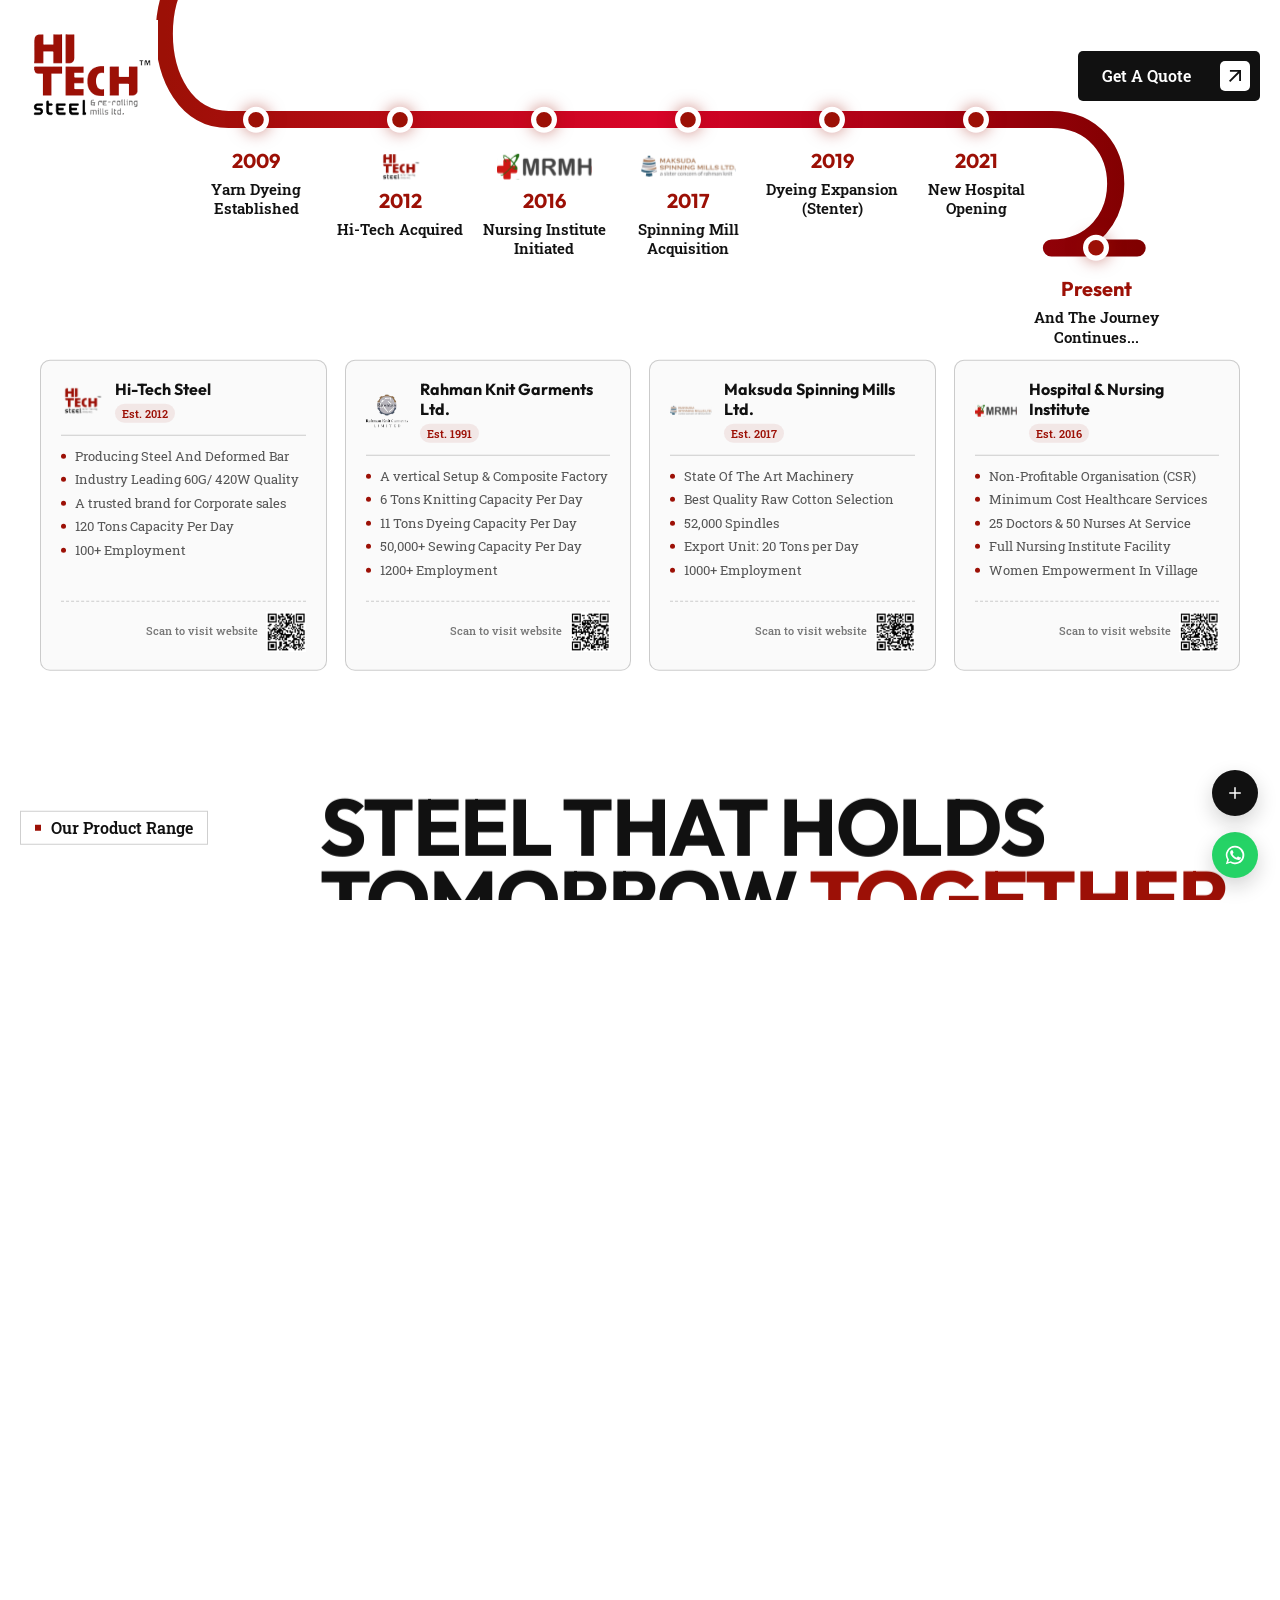
==== commit e14e2d59: "sdfs" ====
--- a/index.html
+++ b/index.html
@@ -54,7 +54,7 @@
                                 <li><a href="#manufacturer">Manufacturing</a></li>
                                 <li><a href="#sister">Sister Concerns</a></li>
                                 <li><a href="#hts-clients">Our Clients</a></li>
-                                <li><a href="csr.html">CSR</a></li>
+                                <li><a href="/csr">CSR</a></li>
                                 <li><a href="#media">Media</a></li>
                                 <li><a href="#contact">Contact</a></li>
                             </ul>
@@ -109,7 +109,7 @@
             <li><a href="#manufacturer">Manufacturing</a></li>
             <li><a href="#sister">Sister Concerns</a></li>
             <li><a href="#hts-clients">Our Clients</a></li>
-            <li><a href="csr.html">CSR</a></li>
+            <li><a href="/csr">CSR</a></li>
             <li><a href="#media">Media</a></li>
             <li><a href="#contact">Contact</a></li>
         </ul>
@@ -901,6 +901,90 @@
                 <!-- End Product -->
 
 
+<section class="certifications" id="certifications">
+    <div class="certifications__container">
+
+        <div class="certifications__header">
+            <span class="heading-tag-box">Recognitions</span>
+            <h2 class="certifications__title">Our <em>Certifications</em> & Achievements</h2>
+        </div>
+
+        <div class="cert-split">
+
+            <!-- LEFT: Certifications (with popup + download) -->
+            <div class="cert-split__col">
+                <h3 class="cert-split__heading">Certifications</h3>
+                <p class="cert-split__desc">Assessed and certified by internationally accredited bodies.</p>
+
+                <div class="certifications__grid">
+
+                    <div class="cert-card" data-title="ISO 9001:2015 - Hi-Tech Steel" data-img="assets/images/cirtification/1.jpg" data-download="assets/images/cirtification/1.jpg">
+                        <div class="cert-card__frame">
+                            <img src="assets/images/cirtification/1.jpg" alt="ISO 9001:2015 Certificate - Hi-Tech Steel">
+                            <div class="cert-card__overlay">
+                                <span class="cert-card__icon">
+                                    <svg width="22" height="22" viewBox="0 0 24 24" fill="none"><path d="M15 3H21V9" stroke="currentColor" stroke-width="2" stroke-linecap="round" stroke-linejoin="round"/><path d="M9 21H3V15" stroke="currentColor" stroke-width="2" stroke-linecap="round" stroke-linejoin="round"/><path d="M21 3L13.5 10.5" stroke="currentColor" stroke-width="2" stroke-linecap="round" stroke-linejoin="round"/><path d="M3 21L10.5 13.5" stroke="currentColor" stroke-width="2" stroke-linecap="round" stroke-linejoin="round"/></svg>
+                                </span>
+                            </div>
+                        </div>
+                        <h4 class="cert-card__title">ISO 9001:2015</h4>
+                        <p class="cert-card__desc">Quality Management System — RICL</p>
+                    </div>
+
+                    <div class="cert-card" data-title="ISO 9001:2015 (QMS) - QEC Registration" data-img="assets/images/cirtification/2.jpg" data-download="assets/images/cirtification/2.jpg">
+                        <div class="cert-card__frame">
+                            <img src="assets/images/cirtification/2.jpg" alt="ISO 9001:2015 QMS Certificate - QEC Registrars">
+                            <div class="cert-card__overlay">
+                                <span class="cert-card__icon">
+                                    <svg width="22" height="22" viewBox="0 0 24 24" fill="none"><path d="M15 3H21V9" stroke="currentColor" stroke-width="2" stroke-linecap="round" stroke-linejoin="round"/><path d="M9 21H3V15" stroke="currentColor" stroke-width="2" stroke-linecap="round" stroke-linejoin="round"/><path d="M21 3L13.5 10.5" stroke="currentColor" stroke-width="2" stroke-linecap="round" stroke-linejoin="round"/><path d="M3 21L10.5 13.5" stroke="currentColor" stroke-width="2" stroke-linecap="round" stroke-linejoin="round"/></svg>
+                                </span>
+                            </div>
+                        </div>
+                        <h4 class="cert-card__title">ISO 9001:2015 (QMS)</h4>
+                        <p class="cert-card__desc">QEC Registrars – Quality Management</p>
+                    </div>
+
+                </div>
+            </div>
+
+            <!-- RIGHT: Achievements / Recognitions (plain logos, no popup) -->
+            <div class="cert-split__col">
+                <h3 class="cert-split__heading">Achievements & Recognitions</h3>
+                <p class="cert-split__desc">Recognized and approved by national regulatory authorities.</p>
+
+                <div class="achievements__grid">
+
+                    <div class="achieve-card">
+                        <div class="achieve-card__logo">
+                            <img src="assets/images/cirtification/logo1.jpg" alt="BSTI Approved">
+                        </div>
+                    </div>
+
+                    <div class="achieve-card">
+                        <div class="achieve-card__logo">
+                            <img src="assets/images/cirtification/logo2.jpg" alt="Fire Service & Civil Defence">
+                        </div>
+                    </div>
+
+                    <div class="achieve-card">
+                        <div class="achieve-card__logo">
+                            <img src="assets/images/cirtification/logo3.jpg" alt="Industry Certification Mark">
+                        </div>
+                    </div>
+
+                    <div class="achieve-card">
+                        <div class="achieve-card__logo">
+                            <img src="assets/images/cirtification/logo4.jpg" alt="ISO 9001:2015 Certified">
+                        </div>
+                    </div>
+
+                </div>
+            </div>
+
+        </div>
+    </div>
+</section>
+
 
                 <!-- Start Why Hitech -->
 
@@ -2398,7 +2482,25 @@
     </div>
 
 
-
+<!-- Lightbox Popup -->
+<div class="cert-lightbox" id="certLightbox">
+    <div class="cert-lightbox__backdrop" data-cert-close></div>
+    <div class="cert-lightbox__inner">
+        <button class="cert-lightbox__close" data-cert-close aria-label="Close">
+            <svg width="20" height="20" viewBox="0 0 24 24" fill="none"><path d="M18 6L6 18" stroke="currentColor" stroke-width="2" stroke-linecap="round"/><path d="M6 6L18 18" stroke="currentColor" stroke-width="2" stroke-linecap="round"/></svg>
+        </button>
+        <div class="cert-lightbox__imgwrap">
+            <img src="" alt="" id="certLightboxImg">
+        </div>
+        <div class="cert-lightbox__footer">
+            <h4 id="certLightboxTitle"></h4>
+            <a href="#" id="certLightboxDownload" download class="cert-lightbox__download">
+                <svg width="16" height="16" viewBox="0 0 24 24" fill="none"><path d="M12 3V15" stroke="currentColor" stroke-width="2" stroke-linecap="round"/><path d="M7 10L12 15L17 10" stroke="currentColor" stroke-width="2" stroke-linecap="round" stroke-linejoin="round"/><path d="M4 19H20" stroke="currentColor" stroke-width="2" stroke-linecap="round"/></svg>
+                Download
+            </a>
+        </div>
+    </div>
+</div>
 
 
 
@@ -2419,7 +2521,7 @@
     <script src="assets/js/wather.js"></script>
     <script src="assets/js/media-animation.js"></script>
     <script src="assets/js/main.js"></script>
-<!-- <script>
+ <script>
     // Disable right click
     document.addEventListener('contextmenu', function (e) {
         e.preventDefault();
@@ -2464,7 +2566,7 @@
             return false;
         }
     });
-</script> -->
+</script> 
 
 </body>
 
--- a/assets/style.css
+++ b/assets/style.css
@@ -1521,7 +1521,7 @@
   }
 }
 .product__inner {
-  padding: 0 0 100px;
+  padding: 0 0 0px;
   position: relative;
   overflow: hidden;
 }
@@ -1766,7 +1766,7 @@
     margin-bottom: 45px;
   }
   .product__inner {
-    padding: 0 0 80px;
+    padding: 0 0 0px;
   }
   .product__heading {
     max-width: 750px;
@@ -1788,7 +1788,7 @@
     text-align: center;
   }
   .product__inner {
-    padding: 0 0 60px;
+    padding: 0 0 0px;
   }
   .product-card__left {
     padding: 25px 25px 50px;
@@ -5243,6 +5243,458 @@
   padding: 20px 0;
 }
 
+/* ==========================================================================
+   Certifications Section
+   ========================================================================== */
+.certifications {
+  padding: 30px 0 80px;
+  background-color: var(--light-bg, #f6f6f6);
+  width: 100%;
+}
+
+.certifications__container {
+  width: 100%;
+  max-width: 1300px;
+  margin: 0 auto;
+  padding: 0 40px;
+  display: flex;
+  flex-direction: column;
+  gap: 50px;
+}
+
+/* Header */
+.certifications__header {
+  text-align: center;
+  max-width: 640px;
+  margin: 0 auto;
+  display: flex;
+  flex-direction: column;
+  align-items: center;
+  gap: 10px;
+}
+
+.certifications__title {
+  font-family: var(--second-family);
+  font-size: 40px;
+  font-weight: 700;
+  line-height: 1.2;
+  color: var(--dark);
+  text-transform: uppercase;
+  margin: 0;
+}
+
+.certifications__title em {
+  font-style: normal;
+  color: var(--brand);
+}
+
+.certifications__subtitle {
+  font-family: var(--font-family);
+  font-size: 16px;
+  color: var(--body-white-bg);
+  line-height: 1.6;
+  margin: 0;
+}
+
+/* Grid - flex based, wraps responsively */
+.certifications__grid {
+  display: flex;
+  flex-wrap: wrap;
+  justify-content: center;
+  gap: 30px;
+}
+
+.cert-card {
+  flex: 0 1 480px;
+  display: flex;
+  flex-direction: column;
+  align-items: center;
+  text-align: center;
+  cursor: pointer;
+}
+
+.cert-card__frame {
+  position: relative;
+  width: 100%;
+  aspect-ratio: 3/4;
+  border-radius: 10px;
+  overflow: hidden;
+  border: 1px solid var(--strock-whtie-bg);
+  background-color: var(--white);
+  box-shadow: 0 6px 20px rgba(0, 0, 0, 0.05);
+  transition: all 0.3s ease;
+}
+
+.cert-card__frame img {
+  width: 100%;
+  height: 100%;
+  object-fit: cover;
+  display: block;
+  transition: transform 0.4s ease;
+}
+
+.cert-card:hover .cert-card__frame {
+  border-color: var(--brand);
+  box-shadow: 0 12px 30px rgba(156, 16, 6, 0.15);
+  transform: translateY(-4px);
+}
+
+.cert-card:hover .cert-card__frame img {
+  transform: scale(1.05);
+}
+
+.cert-card__overlay {
+  position: absolute;
+  inset: 0;
+  background: rgba(17, 17, 17, 0.45);
+  display: flex;
+  align-items: center;
+  justify-content: center;
+  opacity: 0;
+  transition: opacity 0.3s ease;
+}
+
+.cert-card:hover .cert-card__overlay {
+  opacity: 1;
+}
+
+.cert-card__icon {
+  width: 48px;
+  height: 48px;
+  border-radius: 50%;
+  background-color: var(--white);
+  color: var(--brand);
+  display: flex;
+  align-items: center;
+  justify-content: center;
+  transform: scale(0.8);
+  transition: transform 0.3s ease;
+}
+
+.cert-card:hover .cert-card__icon {
+  transform: scale(1);
+}
+
+.cert-card__title {
+  font-family: var(--second-family);
+  font-size: 17px;
+  font-weight: 700;
+  color: var(--dark);
+  margin: 16px 0 4px;
+}
+
+.cert-card__desc {
+  font-family: var(--font-family);
+  font-size: 13.5px;
+  color: var(--body-white-bg);
+  margin: 0;
+}
+
+/* ==========================================================================
+   Lightbox
+   ========================================================================== */
+.cert-lightbox {
+  position: fixed;
+  inset: 0;
+  z-index: 9999;
+  display: none;
+  align-items: center;
+  justify-content: center;
+  padding: 30px 20px;
+}
+
+.cert-lightbox.is-active {
+  display: flex;
+}
+
+.cert-lightbox__backdrop {
+  position: absolute;
+  inset: 0;
+  background: rgba(17, 17, 17, 0.85);
+  backdrop-filter: blur(4px);
+}
+
+.cert-lightbox__inner {
+  position: relative;
+  z-index: 1;
+  width: 100%;
+  max-width: 560px;
+  background: var(--white);
+  border-radius: 14px;
+  overflow: hidden;
+  display: flex;
+  flex-direction: column;
+  max-height: 90vh;
+  opacity: 0;
+  transform: scale(0.92);
+  transition: all 0.25s ease;
+}
+
+.cert-lightbox.is-active .cert-lightbox__inner {
+  opacity: 1;
+  transform: scale(1);
+}
+
+.cert-lightbox__close {
+  position: absolute;
+  top: 14px;
+  right: 14px;
+  z-index: 2;
+  width: 36px;
+  height: 36px;
+  border-radius: 50%;
+  border: none;
+  background: var(--white);
+  color: var(--dark);
+  display: flex;
+  align-items: center;
+  justify-content: center;
+  cursor: pointer;
+  box-shadow: 0 4px 12px rgba(0, 0, 0, 0.15);
+  transition: all 0.2s ease;
+}
+
+.cert-lightbox__close:hover {
+  background: var(--brand);
+  color: var(--white);
+}
+
+.cert-lightbox__imgwrap {
+  width: 100%;
+  max-height: 70vh;
+  overflow: auto;
+  background: var(--light-bg);
+  display: flex;
+  align-items: center;
+  justify-content: center;
+}
+
+.cert-lightbox__imgwrap img {
+  width: 100%;
+  height: auto;
+  display: block;
+}
+
+.cert-lightbox__footer {
+  display: flex;
+  align-items: center;
+  justify-content: space-between;
+  gap: 16px;
+  padding: 16px 20px;
+  border-top: 1px solid var(--strock-whtie-bg);
+}
+
+.cert-lightbox__footer h4 {
+  font-family: var(--second-family);
+  font-size: 15px;
+  font-weight: 700;
+  color: var(--dark);
+  margin: 0;
+}
+
+.cert-lightbox__download {
+  display: inline-flex;
+  align-items: center;
+  gap: 6px;
+  background-color: var(--brand);
+  color: var(--white);
+  font-family: var(--font-family);
+  font-size: 13.5px;
+  font-weight: 600;
+  padding: 9px 16px;
+  border-radius: 30px;
+  text-decoration: none;
+  white-space: nowrap;
+  transition: all 0.2s ease;
+}
+
+.cert-lightbox__download:hover {
+  background-color: var(--primary);
+  color: var(--white);
+}
+
+/* Split layout: Certifications vs Achievements, 50/50 */
+.cert-split {
+  display: flex;
+  gap: 60px;
+  align-items: flex-start;
+}
+
+.cert-split__col {
+  flex: 1 1 50%;
+  min-width: 0;
+}
+
+.cert-split__heading {
+  font-family: var(--second-family);
+  font-size: 24px;
+  font-weight: 700;
+  color: var(--dark);
+  margin: 0 0 6px;
+  position: relative;
+  padding-bottom: 12px;
+}
+
+.cert-split__heading::after {
+  content: "";
+  position: absolute;
+  left: 0;
+  bottom: 0;
+  width: 46px;
+  height: 3px;
+  background-color: var(--brand);
+  border-radius: 3px;
+}
+
+.cert-split__desc {
+  font-family: var(--font-family);
+  font-size: 14px;
+  color: var(--body-white-bg);
+  margin: 14px 0 26px;
+  line-height: 1.6;
+}
+
+/* Resize certification cards to fit the 50% column */
+.cert-split .certifications__grid {
+  justify-content: flex-start;
+  gap: 24px;
+}
+
+.cert-split .cert-card {
+  flex: 0 1 45%;
+}
+
+/* Achievements grid - plain logo cards, no popup */
+.achievements__grid {
+  display: flex;
+  flex-wrap: wrap;
+  gap: 20px;
+}
+
+.achieve-card {
+  flex: 0 1 200px;
+  background-color: var(--white);
+  border: 1px solid var(--strock-whtie-bg);
+  border-radius: 10px;
+  padding: 24px 18px;
+  display: flex;
+  flex-direction: column;
+  align-items: center;
+  text-align: center;
+  transition: all 0.3s ease;
+}
+
+.achieve-card:hover {
+  border-color: var(--brand);
+  box-shadow: 0 10px 24px rgba(156, 16, 6, 0.1);
+  transform: translateY(-4px);
+}
+
+.achieve-card__logo {
+  width: 125px;
+  height: 125px;
+  display: flex;
+  align-items: center;
+  justify-content: center;
+  margin-bottom: 14px;
+}
+
+.achieve-card__logo img {
+  max-width: 100%;
+  max-height: 100%;
+  object-fit: contain;
+  scale: 1.2;
+}
+
+.achieve-card__title {
+  font-family: var(--second-family);
+  font-size: 15px;
+  font-weight: 700;
+  color: var(--dark);
+  margin: 0 0 4px;
+}
+
+.achieve-card__desc {
+  font-family: var(--font-family);
+  font-size: 12.5px;
+  color: var(--body-white-bg);
+  line-height: 1.5;
+  margin: 0;
+}
+
+/* Responsive */
+@media (max-width: 991px) {
+  .cert-split {
+    flex-direction: column;
+    gap: 45px;
+  }
+  .cert-split .cert-card {
+    flex: 0 1 45% px;
+  }
+  .achieve-card {
+    flex: 0 1 160px;
+  }
+}
+@media (max-width: 575px) {
+  .cert-split .cert-card {
+    flex: 0 1 100%;
+  }
+  .achieve-card {
+    flex: 0 1 45%;
+    padding: 18px 12px;
+  }
+  .achieve-card__logo {
+    width: 80px;
+    height: 80px;
+  }
+  .cert-split .certifications__grid {
+    justify-content: center;
+  }
+}
+/* ==========================================================================
+   Responsive
+   ========================================================================== */
+@media (max-width: 991px) {
+  .certifications__title {
+    font-size: 30px;
+  }
+  .cert-card {
+    flex: 0 1 200px;
+  }
+}
+@media (max-width: 575px) {
+  .certifications__container {
+    padding: 0 16px;
+    gap: 35px;
+  }
+  .certifications__title {
+    font-size: 24px;
+  }
+  .cert-card {
+    flex: 0 1 45%;
+  }
+  .cert-card__frame {
+    border-radius: 8px;
+  }
+  .cert-lightbox__footer {
+    flex-direction: column;
+    align-items: stretch;
+  }
+  .cert-lightbox__download {
+    justify-content: center;
+  }
+}
+@media (max-width: 991px) {
+  .cert-card {
+    flex: 0 1 320px;
+  }
+}
+@media (max-width: 575px) {
+  .cert-card {
+    flex: 0 1 100%;
+    max-width: 380px;
+  }
+}
 ::-webkit-scrollbar {
   width: 9px;
   height: 9px;
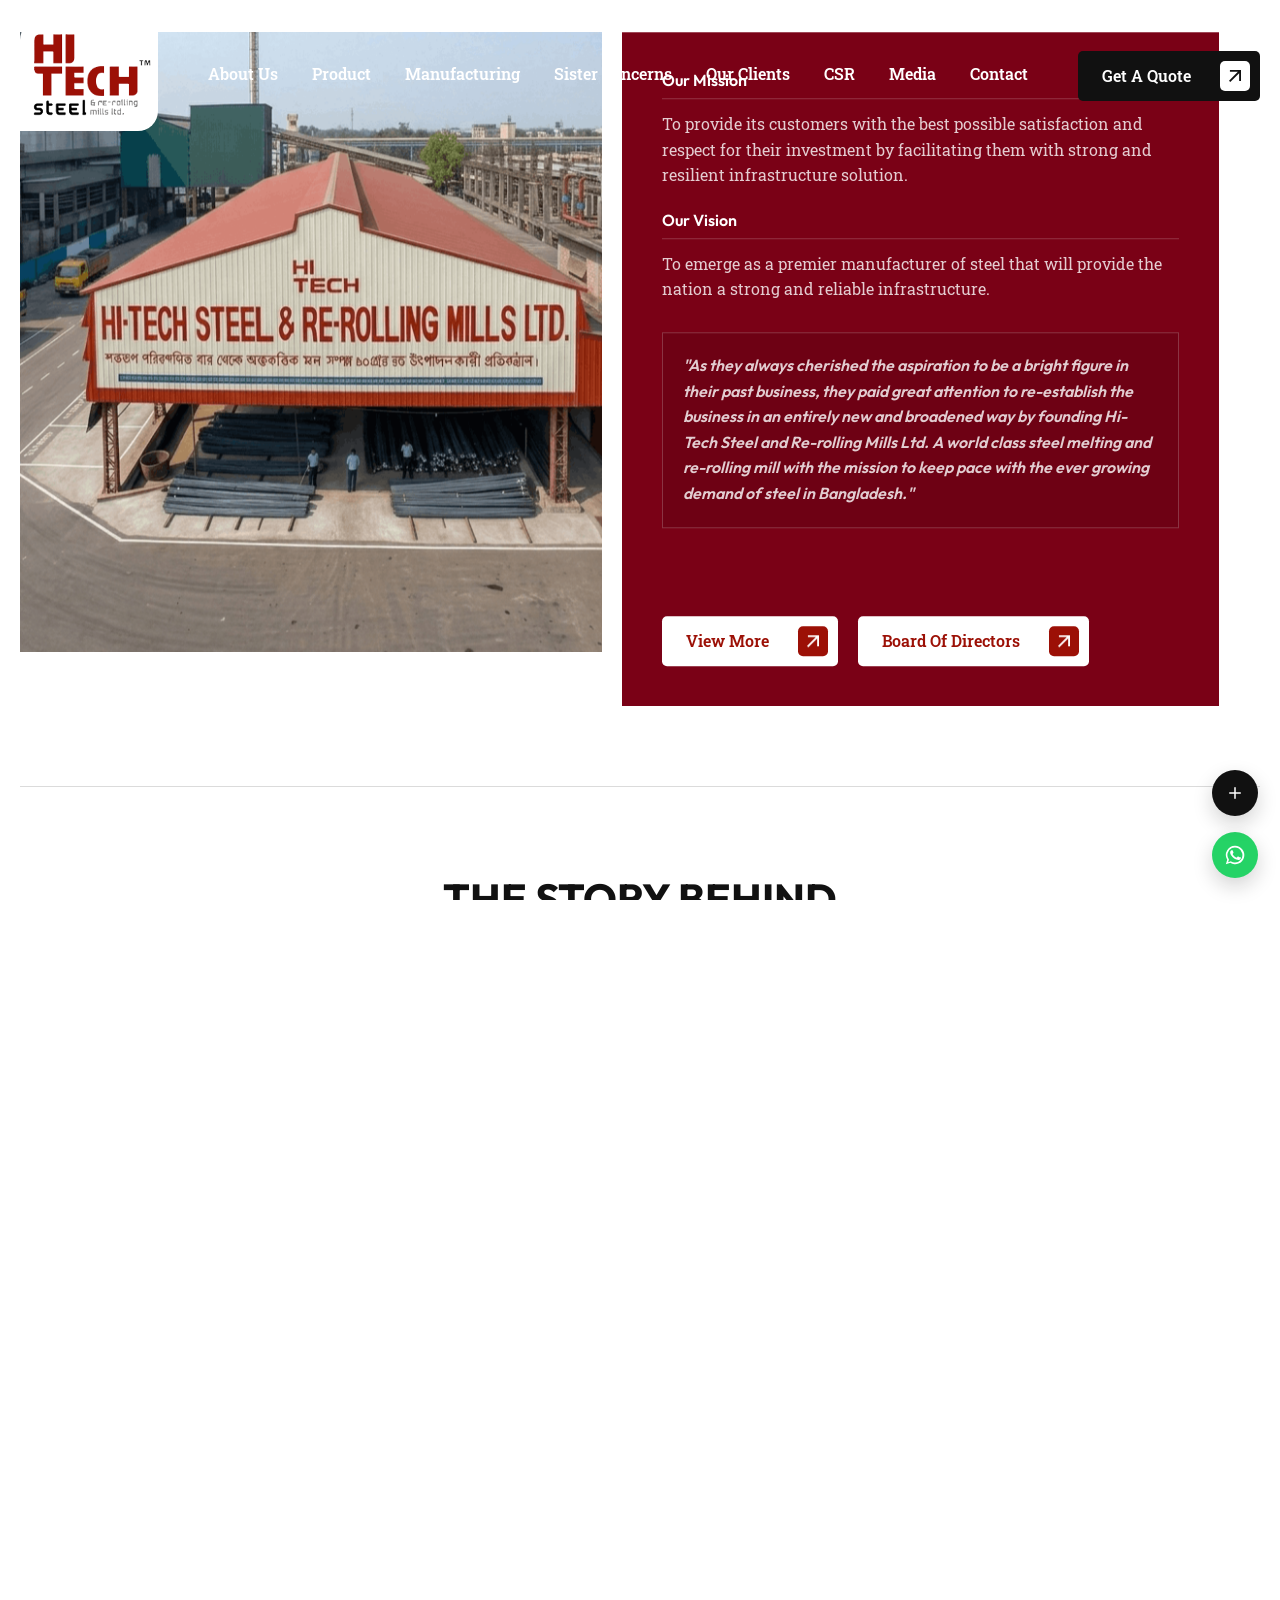
==== commit ec664ae6: "change for demo" ====
--- a/index.html
+++ b/index.html
@@ -41,7 +41,7 @@
                 <div class="header__wrapper">
                     <div class="header__left">
                         <div class="header__logo">
-                            <a href="/">
+                            <a href="index.html">
                                 <img src="assets/images/header/logo.png" alt="Logo">
                             </a>
                         </div>
@@ -54,7 +54,7 @@
                                 <li><a href="#manufacturer">Manufacturing</a></li>
                                 <li><a href="#sister">Sister Concerns</a></li>
                                 <li><a href="#hts-clients">Our Clients</a></li>
-                                <li><a href="/csr">CSR</a></li>
+                                <li><a href="csr.html">CSR</a></li>
                                 <li><a href="#media">Media</a></li>
                                 <li><a href="#contact">Contact</a></li>
                             </ul>
@@ -91,7 +91,7 @@
     <div class="mobile-menu">
         <div class="mobile-menu__header">
             <div class="mobile-menu__logo">
-                <a href="/">
+                <a href="index.html">
                     <img src="assets/images/header/logo.png" alt="Logo">
                 </a>
             </div>
@@ -109,7 +109,7 @@
             <li><a href="#manufacturer">Manufacturing</a></li>
             <li><a href="#sister">Sister Concerns</a></li>
             <li><a href="#hts-clients">Our Clients</a></li>
-            <li><a href="/csr">CSR</a></li>
+            <li><a href="csr.html">CSR</a></li>
             <li><a href="#media">Media</a></li>
             <li><a href="#contact">Contact</a></li>
         </ul>
